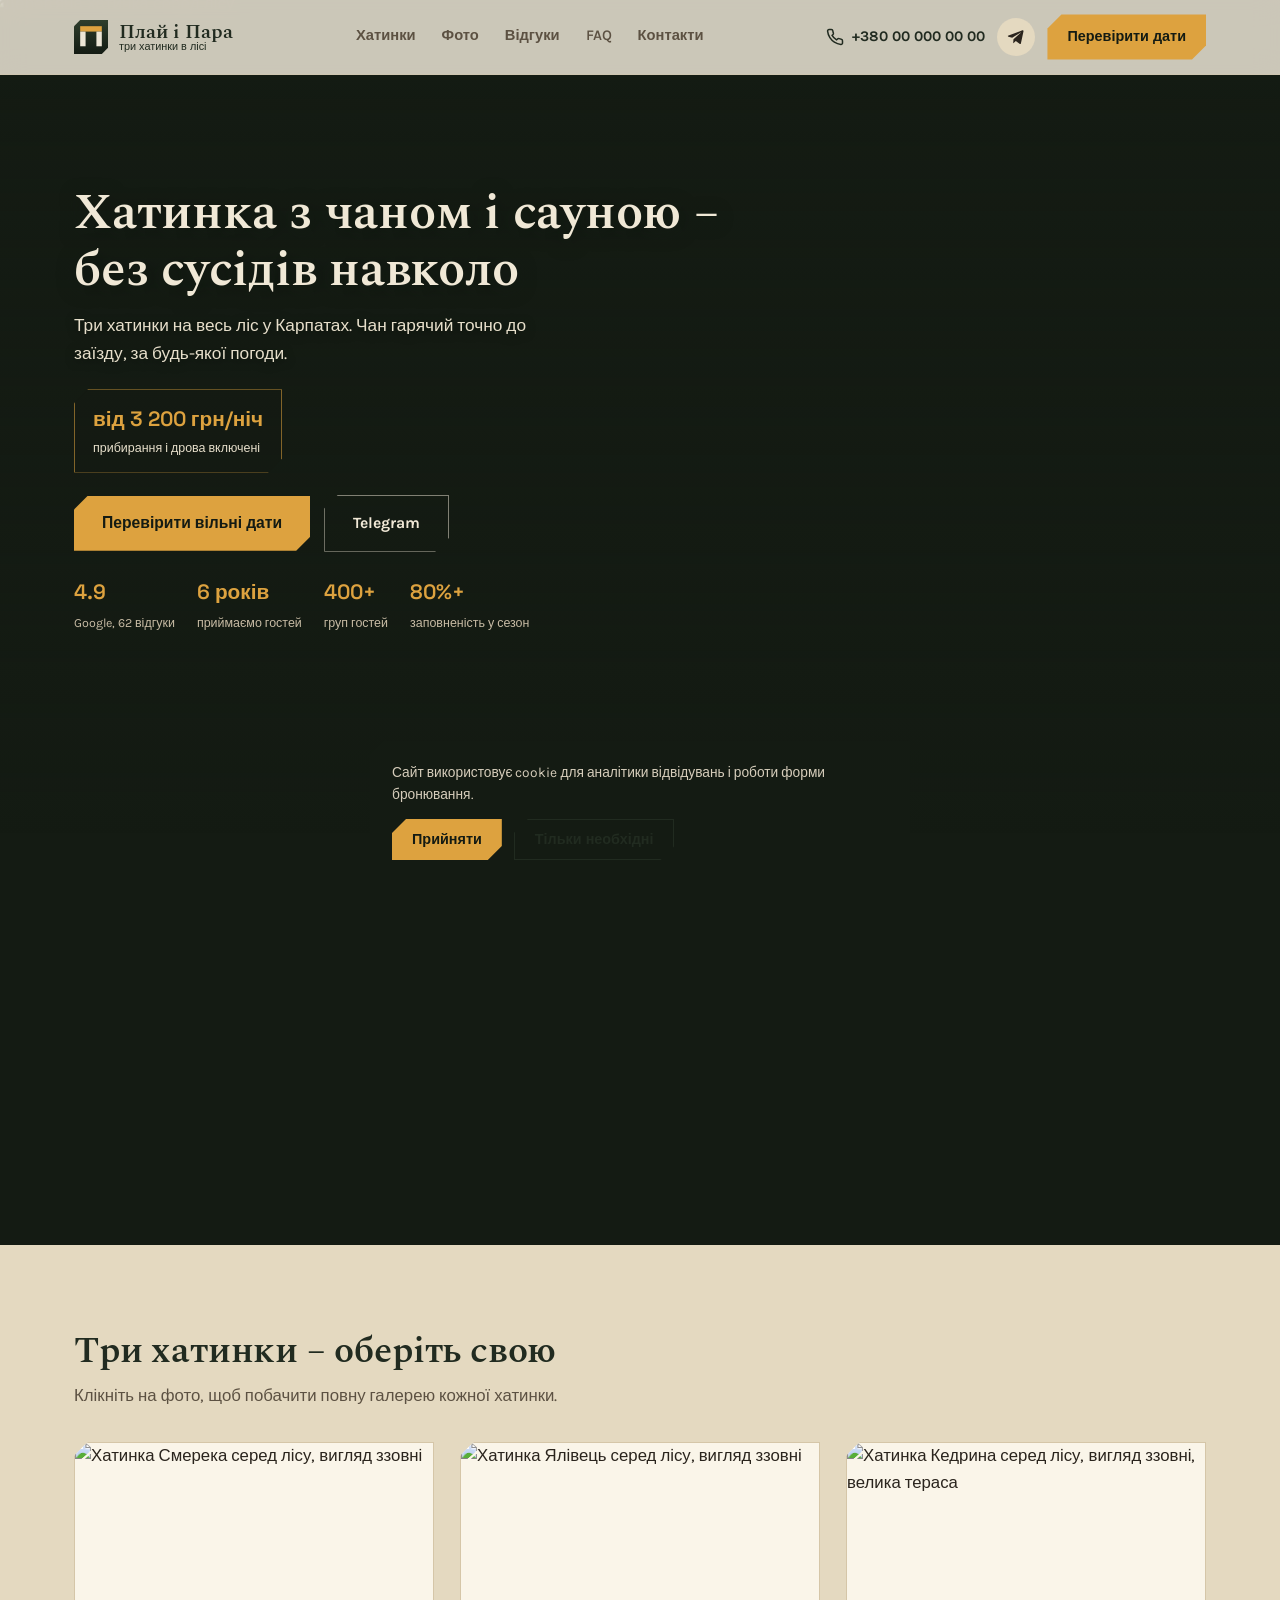
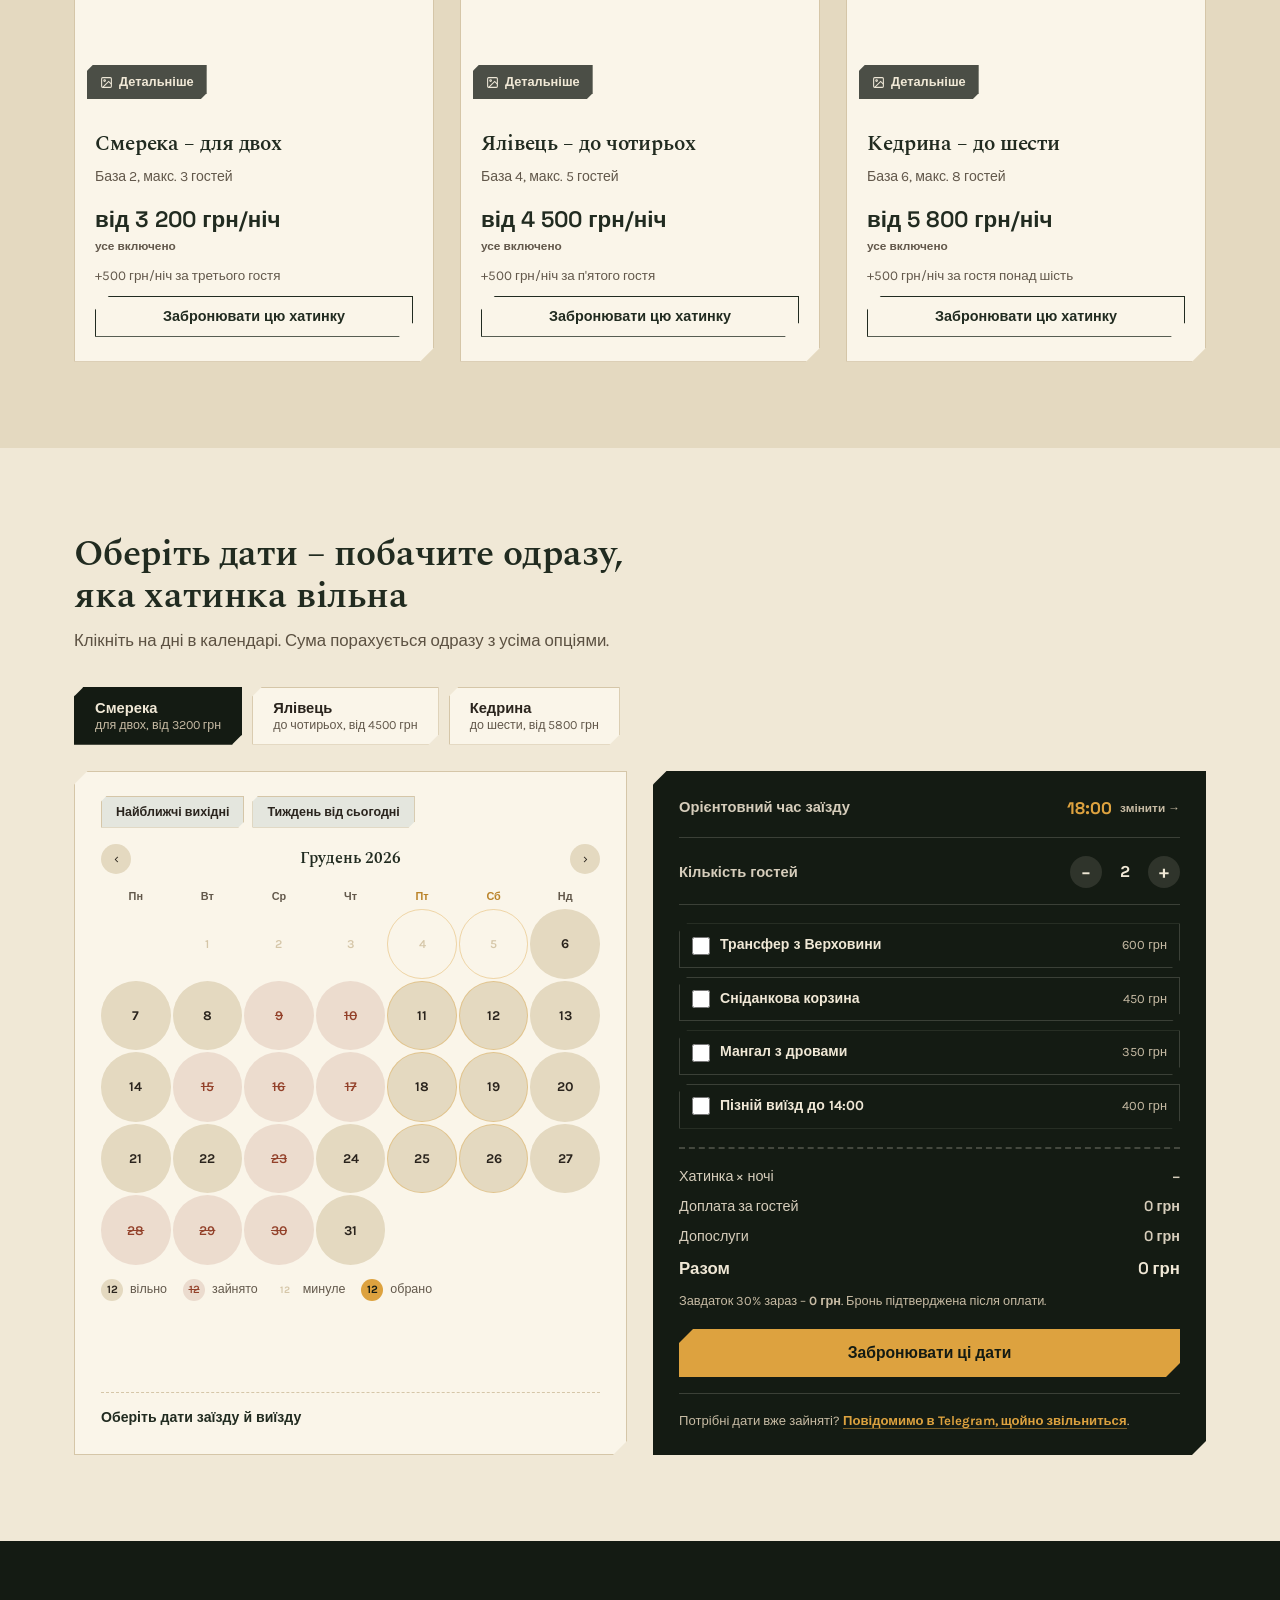
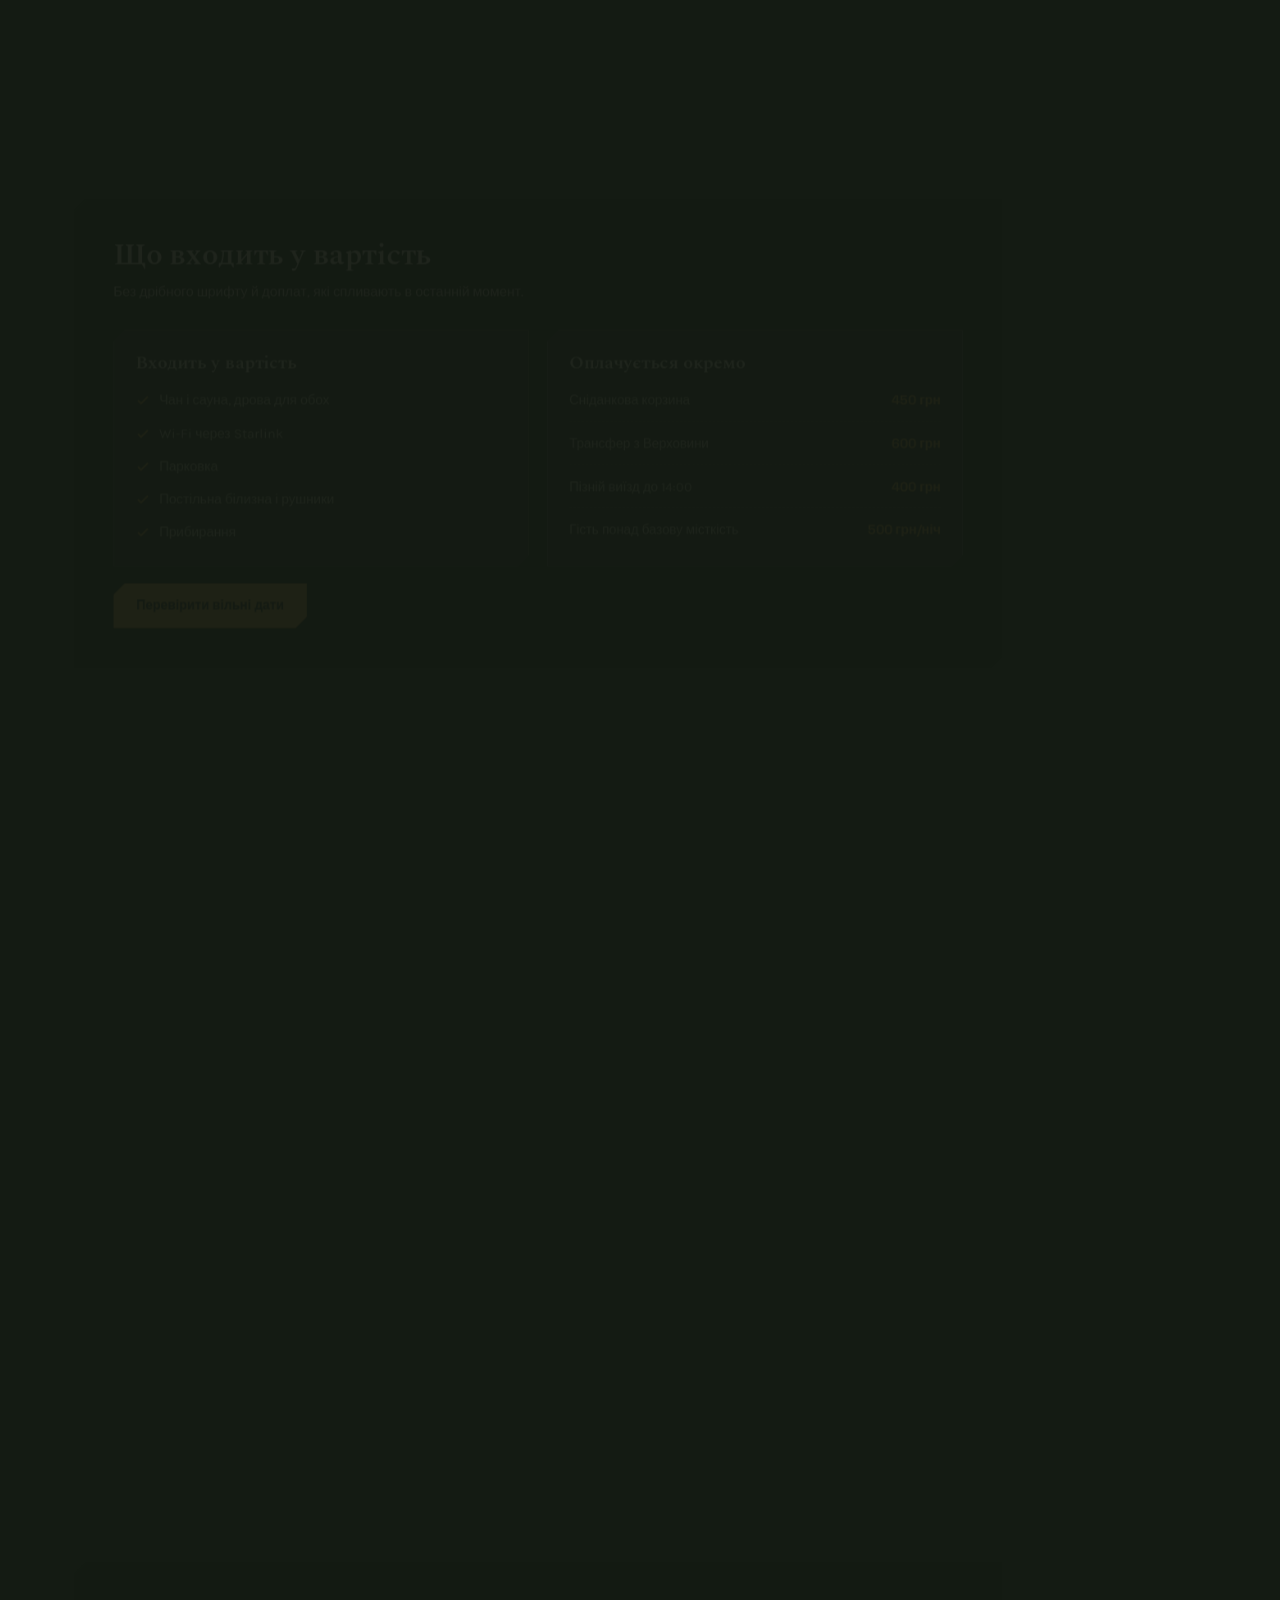
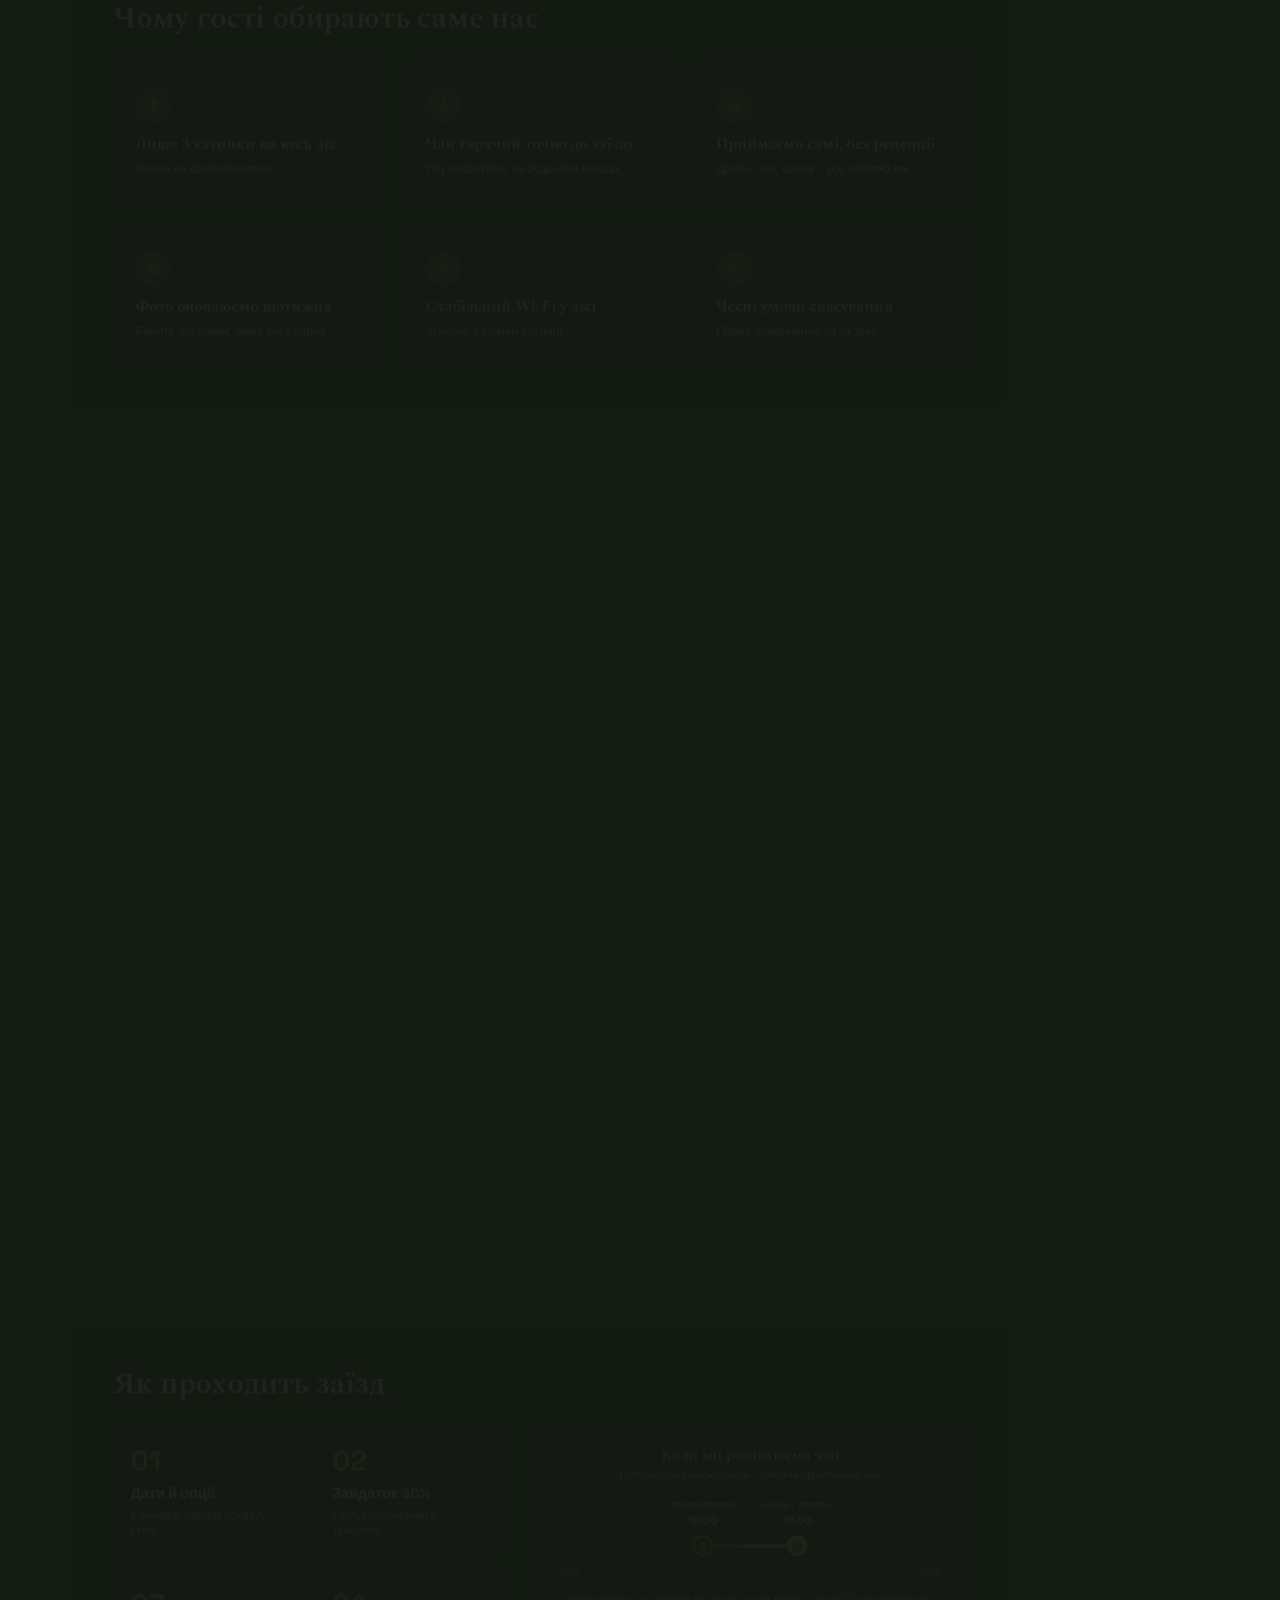
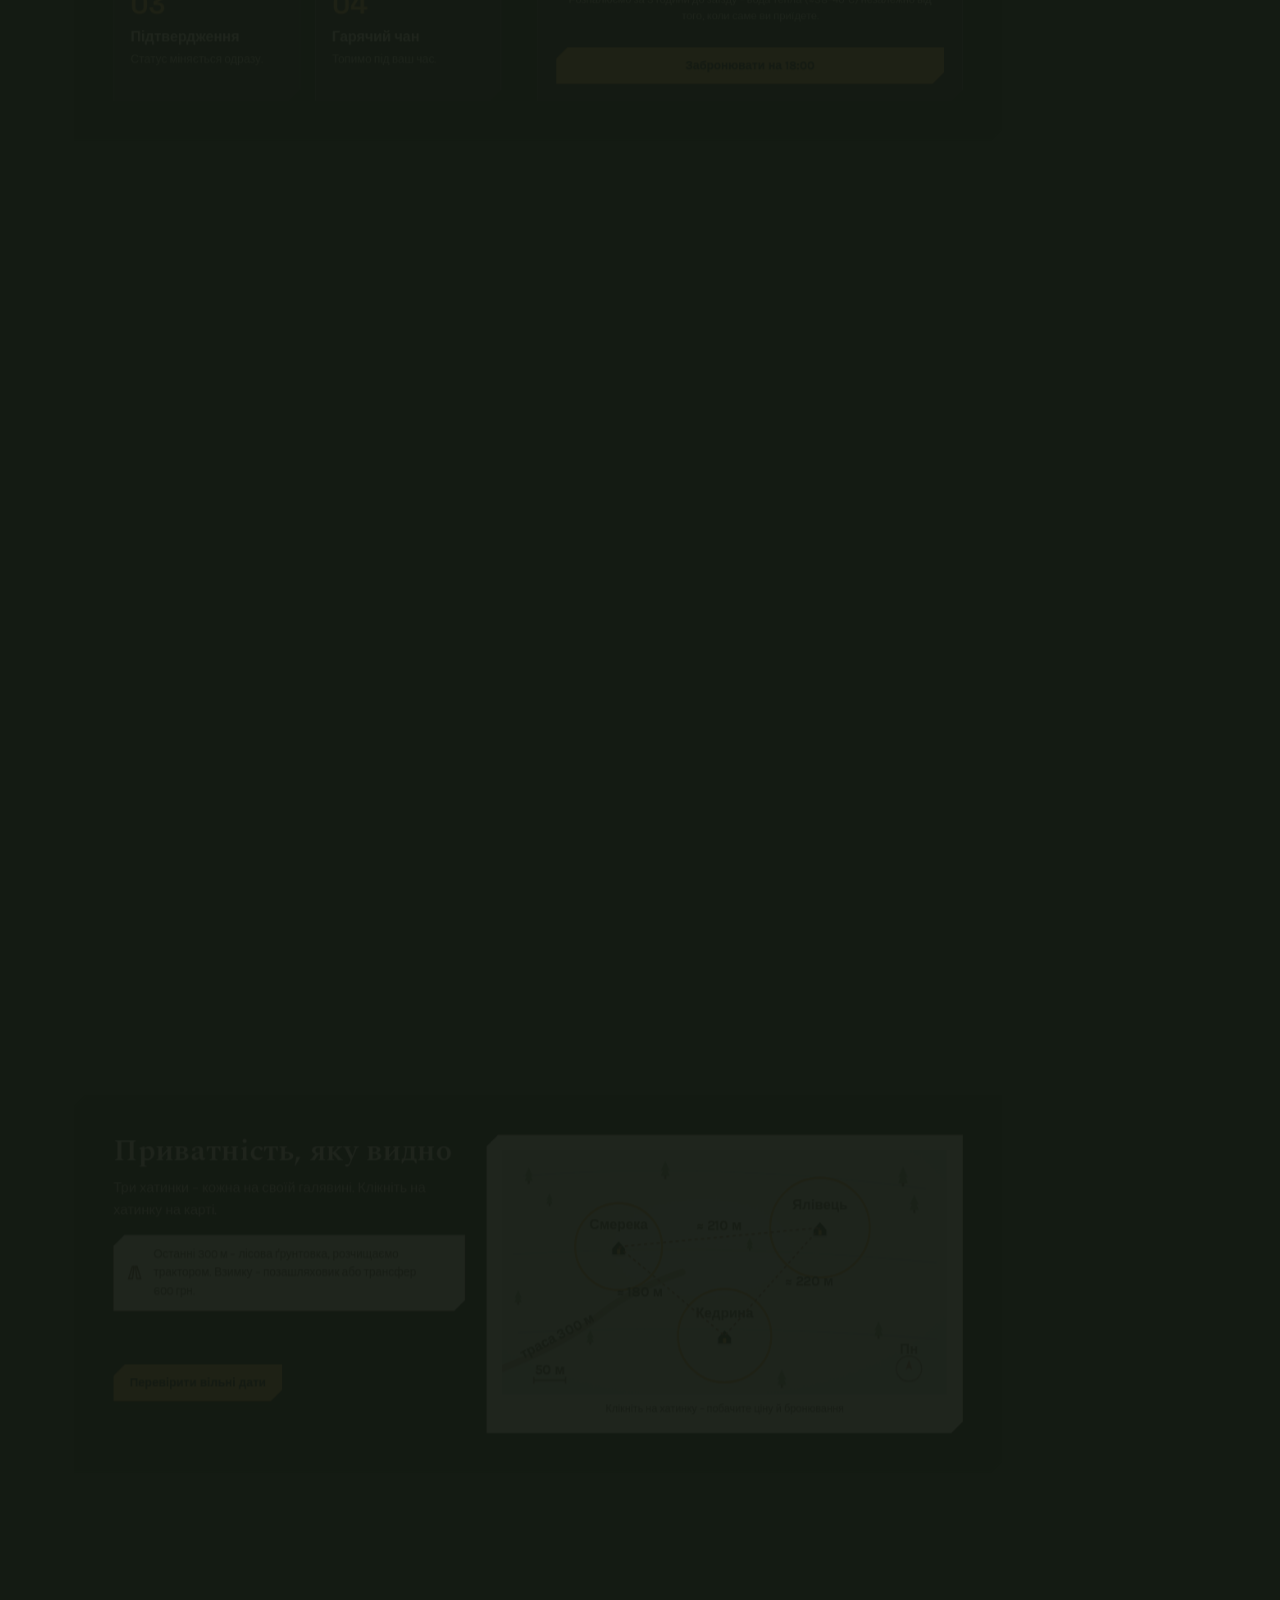
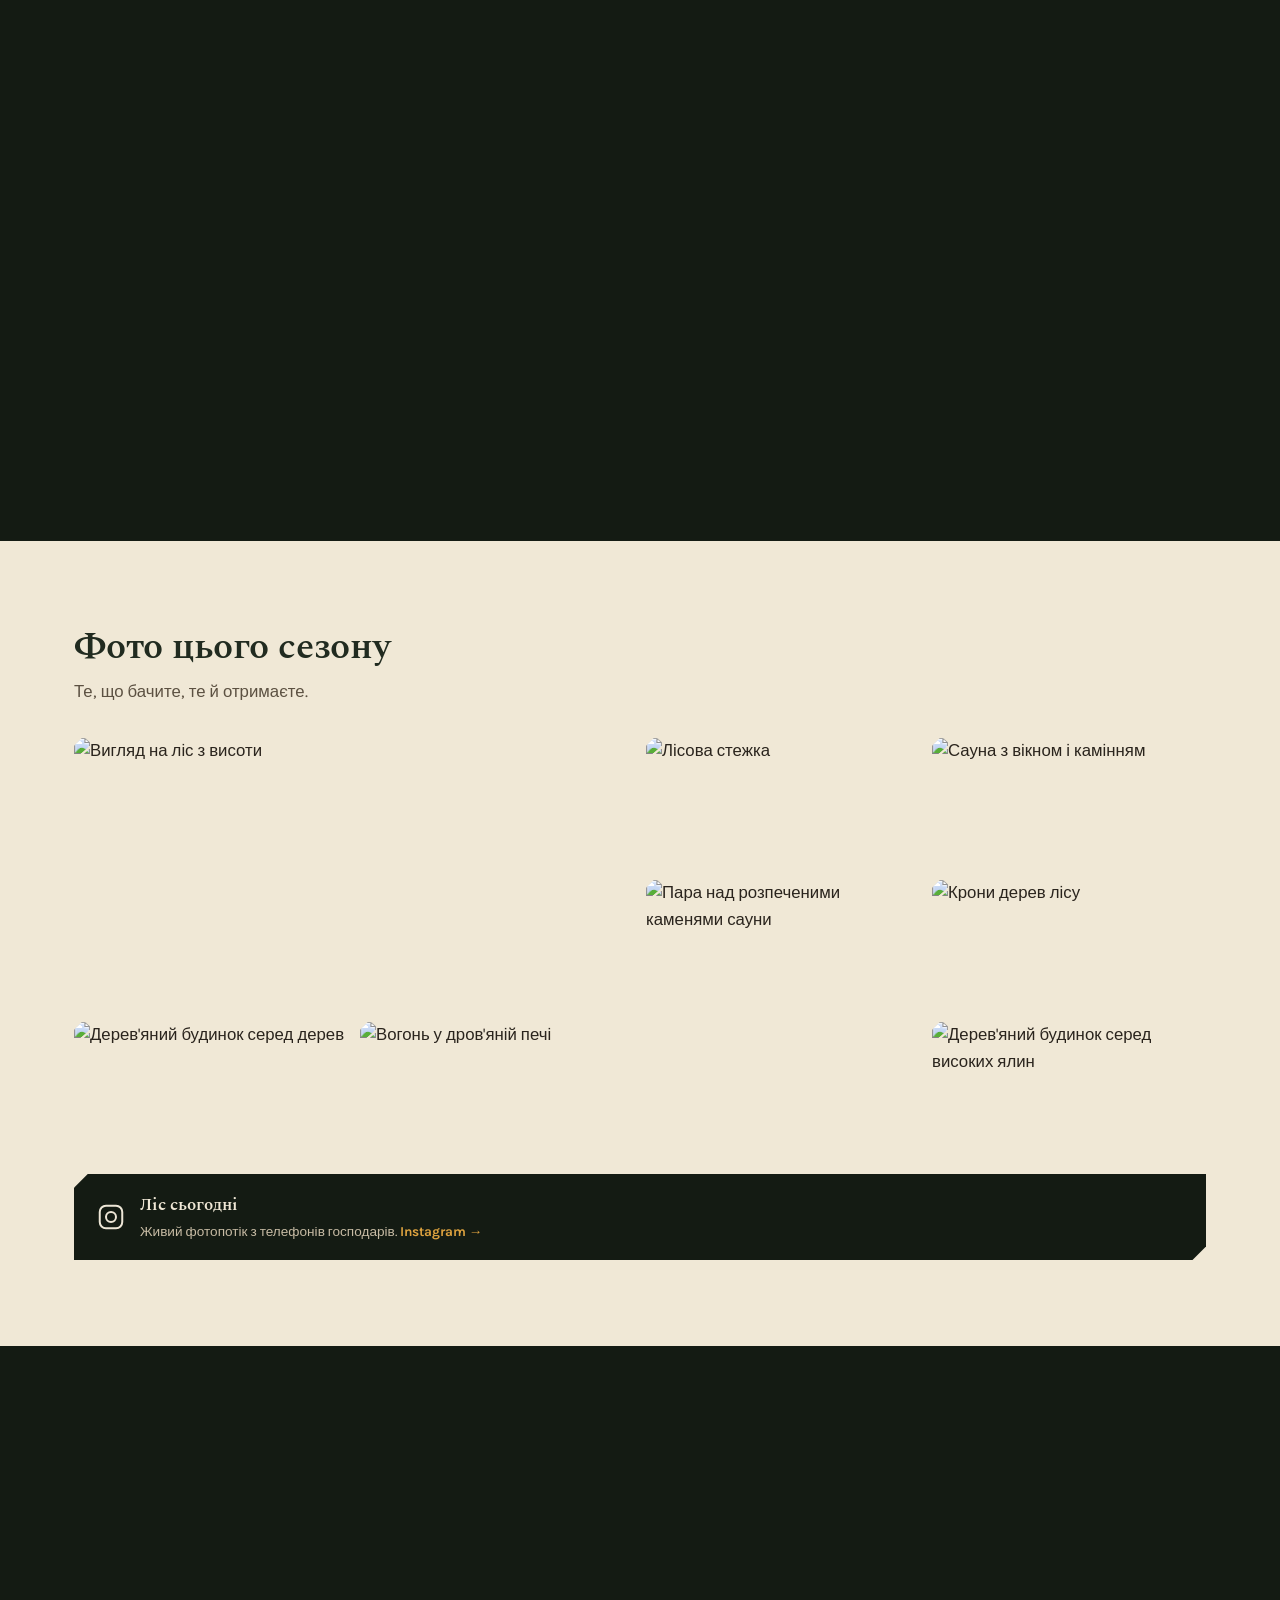
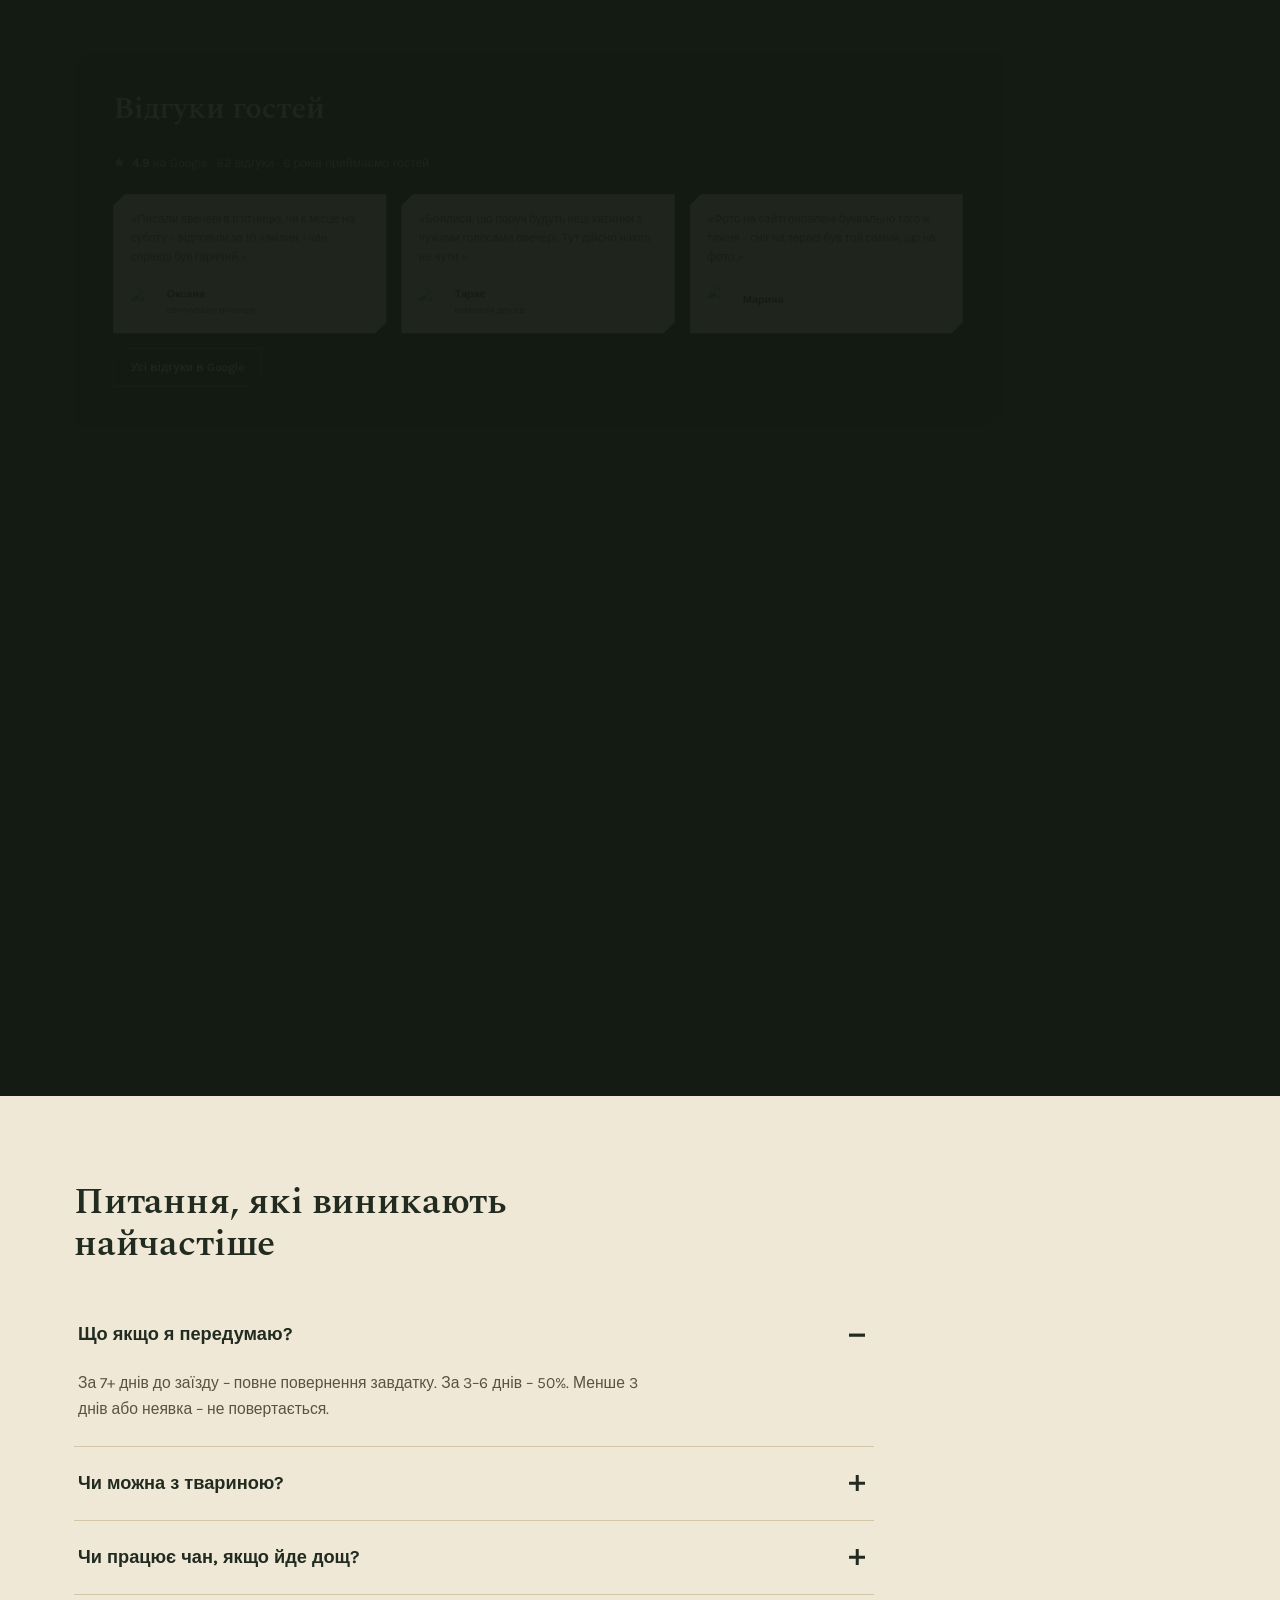
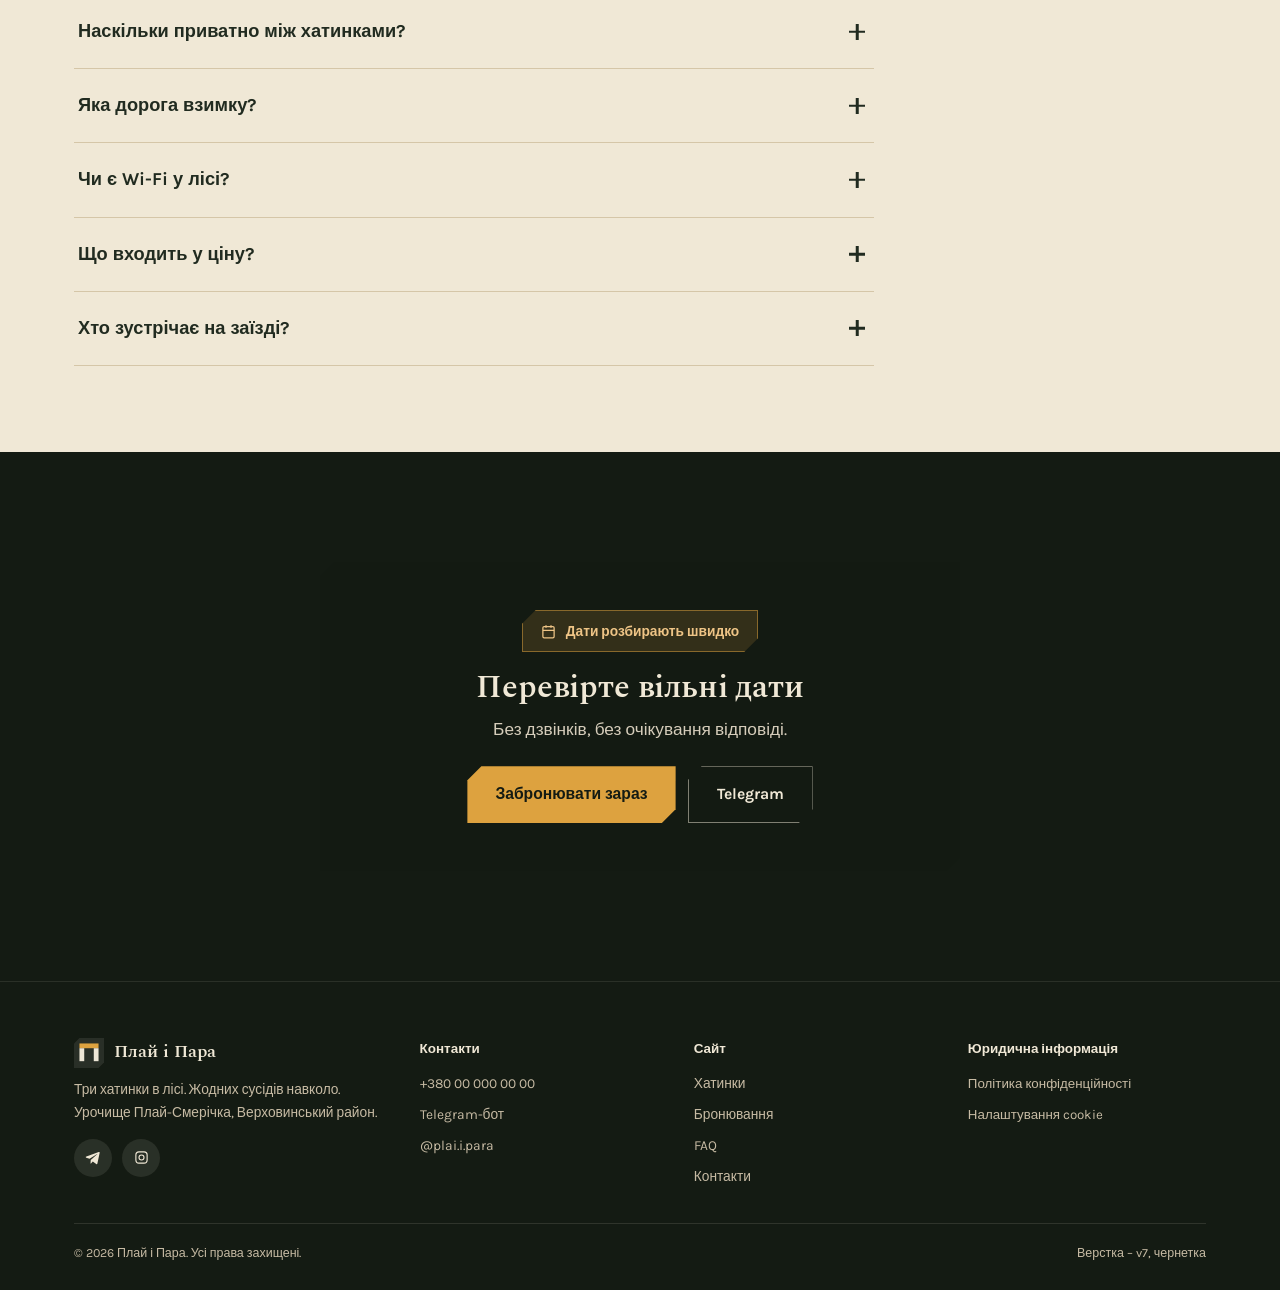
==== index.html @ 4b3924db "Add Plai i Para site: main page, contacts, 3 cabin pages Co-Authored-By: Claude Sonnet 5.5 <noreply@" ====
<!DOCTYPE html>
<html lang="uk">
<head>
<meta charset="UTF-8">
<meta name="viewport" content="width=device-width, initial-scale=1.0">
<title>Плай і Пара – хатинка з чаном і сауною в Карпатах, без сусідів навколо</title>
<meta name="description" content="Три хатинки на весь ліс у Карпатах – власний чан і сауна, гарячі точно до вашого заїзду. Від 3200&nbsp;грн/ніч, усе включено. Перевірте вільні дати без дзвінків.">
<meta property="og:title" content="Плай і Пара – хатинка з чаном і сауною в лісі">
<meta property="og:description" content="Три хатинки на весь ліс. Чан гарячий точно до заїзду. Від 3200&nbsp;грн/ніч, усе включено.">
<meta property="og:type" content="website">
<meta property="og:locale" content="uk_UA">
<link rel="icon" href="data:image/svg+xml,%3Csvg xmlns='http://www.w3.org/2000/svg' viewBox='0 0 44 44'%3E%3Cpath d='M8 0H44V36L36 44H0V8Z' fill='%23141B13'/%3E%3Crect x='8' y='8' width='28' height='7' fill='%23DDA23F'/%3E%3Crect x='8' y='15' width='7' height='19' fill='%23EDE6D6'/%3E%3Crect x='29' y='15' width='7' height='19' fill='%23EDE6D6'/%3E%3C/svg%3E">
<link rel="preconnect" href="https://fonts.googleapis.com">
<link rel="preconnect" href="https://fonts.gstatic.com" crossorigin>
<link href="https://fonts.googleapis.com/css2?family=Spectral:ital,wght@0,300;0,400;0,500;0,600;0,700;1,400&family=Space+Grotesk:wght@500;600;700&family=Karla:wght@400;500;600;700;800&display=swap" rel="stylesheet">
<script type="application/ld+json">
{"@context":"https://schema.org","@type":"LodgingBusiness","name":"Плай і Пара","description":"Три хатинки з власним чаном і сауною в лісі, урочище Плай-Смерічка, Верховинський район","telephone":"+380000000000","priceRange":"3200-5800 UAH","address":{"@type":"PostalAddress","addressLocality":"Верховинський район","addressRegion":"Івано-Франківська область","addressCountry":"UA"},"aggregateRating":{"@type":"AggregateRating","ratingValue":"4.9","reviewCount":"62"}}
</script>
<style>
:root{
  --dusk:#212B20; --dusk-deep:#141B13;
  --clay:#A65B3E; --clay-light:#C08765;
  --amber:#DDA23F; --amber-deep:#BA8329;
  --paper:#F0E8D6; --paper-deep:#E4D9C0; --paper-line:#D5C6A8;
  --stone-tint:#E4E6DE; --card:#FAF5E9;
  --ink:#2A241D; --ink-soft:#5C5142; --ink-faint:#62584B;
  --cut:14px; --maxw:1180px; --header-h:74px;
  font-size:16px;
}
*{box-sizing:border-box;margin:0;padding:0}
html{scroll-behavior:smooth;scrollbar-width:thin;scrollbar-color:var(--amber) var(--dusk-deep)}
@media (prefers-reduced-motion: reduce){html{scroll-behavior:auto}*{animation-duration:.001ms !important;transition-duration:.001ms !important}}
::-webkit-scrollbar{width:12px}
::-webkit-scrollbar-track{background:var(--dusk-deep)}
::-webkit-scrollbar-thumb{background:linear-gradient(180deg,var(--amber),var(--clay));border-radius:8px;border:2.5px solid var(--dusk-deep);box-shadow:inset 0 0 0 1px rgba(237,230,214,.15)}
::-webkit-scrollbar-thumb:hover{background:linear-gradient(180deg,#EEC486,var(--amber))}
body{font-family:'Karla',sans-serif;background:var(--dusk-deep);color:var(--ink);line-height:1.6;font-size:1.05rem;-webkit-tap-highlight-color:transparent;overflow-x:hidden}
img{max-width:100%;display:block}
a{color:inherit;text-decoration:none}
button{font-family:inherit;cursor:pointer;border:none;background:none;color:inherit}
h1,h2,h3,h4{font-family:'Spectral',serif;font-weight:600;color:var(--dusk);line-height:1.14;letter-spacing:-.005em}
.wrap{max-width:var(--maxw);margin:0 auto;padding:0 24px}
.cut{clip-path:polygon(var(--cut) 0,100% 0,100% calc(100% - var(--cut)),calc(100% - var(--cut)) 100%,0 100%,0 var(--cut))}
a:focus-visible,button:focus-visible,input:focus-visible,summary:focus-visible,[tabindex]:focus-visible{outline:2.5px solid var(--amber);outline-offset:3px}
h1{font-size:clamp(2rem,4.2vw,3.1rem)}
h2{font-size:clamp(1.6rem,3vw,2.3rem)}
h3{font-size:1.3rem}
.section-head{max-width:620px;margin-bottom:32px}
.section-head p{color:var(--ink-soft);font-size:1.05rem;margin-top:10px;max-width:56ch}
.lede{font-size:1.08rem;color:var(--ink-soft);max-width:52ch}

.btn{display:inline-flex;align-items:center;justify-content:center;gap:10px;padding:15px 28px;font-weight:700;font-size:.98rem;clip-path:polygon(var(--cut) 0,100% 0,100% calc(100% - var(--cut)),calc(100% - var(--cut)) 100%,0 100%,0 var(--cut));transition:transform .18s ease,background .18s ease,border-color .18s ease;white-space:nowrap}
.btn-primary{background:var(--amber);color:var(--dusk-deep)}
.btn-primary:hover{background:var(--amber-deep);transform:translateY(-2px)}
.btn-secondary{background:transparent;color:var(--dusk);border:1.5px solid var(--dusk)}
.btn-secondary:hover{background:var(--dusk);color:var(--paper);transform:translateY(-2px)}
.btn-ghost{background:transparent;color:var(--paper);border:1.5px solid rgba(237,230,214,.5)}
.btn-ghost:hover{background:rgba(237,230,214,.12);border-color:var(--paper)}
.btn-sm{padding:11px 20px;font-size:.9rem}
@media(hover:none){.btn:hover{transform:none}}

/* ===== ШАПКА ===== */
header.site{position:sticky;top:0;z-index:100;background:rgba(237,230,214,.85);backdrop-filter:blur(14px) saturate(1.3);border-bottom:1px solid rgba(213,198,168,.4);transition:box-shadow .25s ease,background .25s ease}
header.site.scrolled{background:rgba(237,230,214,.94)}
header.site.scrolled{box-shadow:0 10px 26px -20px rgba(20,27,19,.6)}
.nav-row{display:flex;align-items:center;justify-content:space-between;height:var(--header-h);gap:20px}
.logo{display:flex;align-items:center;gap:11px}
.logo-text{display:flex;flex-direction:column;line-height:1}
.logo-text strong{font-family:'Spectral',serif;font-size:1.25rem;color:var(--dusk);font-weight:600}
.logo-text span{font-size:.68rem;color:var(--dusk)}
nav.primary{display:flex;gap:26px}
nav.primary a{font-size:.92rem;font-weight:600;color:var(--ink-soft);padding:6px 0;border-bottom:2px solid transparent}
nav.primary a:hover{color:var(--dusk);border-color:var(--amber)}
.head-actions{display:flex;align-items:center;gap:12px}
.tel-link{display:flex;align-items:center;gap:8px;font-weight:700;font-size:.92rem;color:var(--dusk)}
.icon-btn{width:38px;height:38px;display:flex;align-items:center;justify-content:center;border-radius:50%;background:var(--paper-deep);transition:background .2s}
.icon-btn:hover{background:var(--clay-light);color:var(--paper)}
.burger{display:none;width:44px;height:44px;align-items:center;justify-content:center;border-radius:50%}
.burger:hover{background:var(--paper-deep)}
@media(max-width:960px){nav.primary{display:none}.tel-link span{display:none}.burger{display:flex}.head-actions .icon-btn{display:none}.head-actions .btn-primary{display:none}}
#mobileNav{display:none;flex-direction:column;background:var(--paper);border-bottom:1px solid var(--paper-line);padding:8px 24px 20px}
#mobileNav.open{display:flex}
#mobileNav a{padding:12px 0;font-weight:700;border-bottom:1px solid var(--paper-line)}

/* ===== СПІЛЬНИЙ ФІКСОВАНИЙ ФОН ===== */
#bgFixed{position:fixed;inset:0;z-index:0;overflow:hidden;background:var(--dusk-deep)}
.bg-layer{position:absolute;inset:0;width:100%;height:100%;object-fit:cover;opacity:0;transition:opacity .3s ease;transform:scale(1.02)}
.bg-layer.active{opacity:1;animation:bgdrift 50s ease-in-out infinite alternate}
#bgFixed::after{content:"";position:absolute;inset:0;background:radial-gradient(ellipse at center,rgba(20,27,19,0) 40%,rgba(20,27,19,.38) 100%),linear-gradient(180deg,rgba(20,27,19,.12),rgba(20,27,19,.32));z-index:1}
@keyframes bgdrift{from{transform:scale(1.02) translate(0,0)}to{transform:scale(1.08) translate(-1%,-1%)}}

/* ===== "ПЛАВАЮЧА" СЕКЦІЯ + КОНТЕНТ-КАРТКА ===== */
.float-section{position:relative;z-index:2;min-height:150vh}
.float-section.short{min-height:130vh}
.float-wrap{position:relative;z-index:2}
@media(min-width:761px){
  .float-wrap{position:sticky;top:var(--header-h);height:calc(100vh - var(--header-h));height:calc(100svh - var(--header-h));display:block;pointer-events:none;padding:40px 0}
  .float-wrap .wrap{min-height:100%;display:flex;align-items:center}
  .float-wrap .content-card{max-height:none}
  #secFinal .float-wrap{position:static;height:auto;padding:110px 0}
  #secFinal{min-height:auto}
}
.content-card{
  pointer-events:auto;position:relative;background:rgba(20,27,19,.84);color:var(--paper);
  width:100%;padding:clamp(28px,4vw,48px);
  clip-path:polygon(var(--cut) 0,100% 0,100% calc(100% - var(--cut)),calc(100% - var(--cut)) 100%,0 100%,0 var(--cut));
  will-change:transform,opacity;transform-origin:left center;
}
.content-card.compact{max-width:640px}
.hero-wrap{padding-top:110px !important;padding-bottom:56px !important}
.hero-wrap .wrap{align-items:flex-start !important}
@media(max-width:760px){.hero-wrap{padding-top:60px !important}}
#secHero::after{content:"";position:absolute;inset:0;background:linear-gradient(180deg,rgba(20,27,19,.78) 0%,rgba(20,27,19,.15) 50%,transparent 65%);z-index:1;pointer-events:none}
.hero-content{background:none !important;padding:0 !important;margin:0 !important;max-width:680px;position:relative;z-index:2;clip-path:none !important}
.hero-content h1{text-shadow:0 3px 18px rgba(20,27,19,.5)}
.hero-content .lede{text-shadow:0 2px 10px rgba(20,27,19,.6)}
.content-card h1,.content-card h2,.content-card h3,.content-card h4{color:var(--paper)}
.content-card .section-head p{color:#D6CDBB}
@media(max-width:760px){
  .float-section,.float-section.short{min-height:auto;padding:64px 0}
  .content-card{max-width:94%;margin:0 auto}
}

.float-section.no-photo .content-card{background:var(--paper-deep);color:var(--ink)}
.float-section.no-photo .content-card h1,.float-section.no-photo .content-card h2,.float-section.no-photo .content-card h3,.float-section.no-photo .content-card h4{color:var(--dusk)}
.float-section.no-photo .content-card .section-head p{color:var(--ink-soft)}

/* ===== СУЦІЛЬНІ (не плаваючі) СЕКЦІЇ ===== */
.solid-card{position:relative;z-index:3;background:var(--paper)}
.solid-block{padding:86px 0}
@media(max-width:720px){.solid-block{padding:56px 0}}
.solid-block.bg-paper-deep{background:var(--paper-deep)}
.fade-in{opacity:0;transform:translateY(24px);transition:opacity .6s ease,transform .6s ease}
.fade-in.in-view{opacity:1;transform:translateY(0)}
section[id]{scroll-margin-top:88px}
#why,#checkin,#gallery,#reviews{scroll-margin-top:88px}

/* ===== БРОНЮВАННЯ v3 ===== */
.cabin-pills{display:flex;gap:10px;flex-wrap:wrap;margin-bottom:26px}
.cabin-pill{padding:12px 20px;border:1.5px solid var(--paper-line);background:var(--card);text-align:left;clip-path:polygon(10px 0,100% 0,100% calc(100% - 10px),calc(100% - 10px) 100%,0 100%,0 10px)}
.cabin-pill b{display:block;font-size:.92rem;font-weight:700}
.cabin-pill span{display:block;font-size:.78rem;color:var(--ink-faint);margin-top:1px}
.cabin-pill.active{background:var(--dusk-deep);border-color:var(--dusk-deep)}
.cabin-pill.active b{color:var(--paper)}
.cabin-pill.active span{color:#C7BBA4}
.cabin-pill:hover:not(.active){border-color:var(--clay-light)}

.booking-grid-v3{display:grid;grid-template-columns:1fr 1fr;gap:26px;align-items:stretch}
@media(max-width:860px){.booking-grid-v3{grid-template-columns:1fr}}

.cal-widget{background:var(--card);border:1px solid var(--paper-line);padding:24px 26px;clip-path:polygon(var(--cut) 0,100% 0,100% calc(100% - var(--cut)),calc(100% - var(--cut)) 100%,0 100%,0 var(--cut));display:flex;flex-direction:column}
@media(max-width:480px){.cal-widget{padding:18px 14px}.cal-day{font-size:.8rem}}
.quick-picks{display:flex;gap:8px;flex-wrap:wrap;margin-bottom:16px}
.quick-pick{padding:8px 14px;font-size:.78rem;font-weight:700;background:var(--stone-tint);border:1px solid var(--paper-line);clip-path:polygon(6px 0,100% 0,100% calc(100% - 6px),calc(100% - 6px) 100%,0 100%,0 6px)}
.quick-pick:hover{background:var(--amber);color:var(--dusk-deep);border-color:var(--amber)}
.cal-head{display:flex;align-items:center;justify-content:space-between;margin-bottom:14px}
.cal-nav-btn{width:30px;height:30px;border-radius:50%;display:flex;align-items:center;justify-content:center;background:var(--paper-deep)}
.cal-nav-btn:hover{background:var(--clay-light);color:var(--paper)}
.cal-month-label{font-family:'Spectral',serif;font-weight:600;font-size:1.02rem;color:var(--dusk)}
.cal-dow{display:grid;grid-template-columns:repeat(7,1fr);gap:2px;margin-bottom:4px}
.cal-dow span{text-align:center;font-size:.68rem;font-weight:700;color:var(--ink-faint)}
.cal-dow span.weekend{color:var(--amber-deep)}
.cal-grid{display:grid;grid-template-columns:repeat(7,1fr);gap:2px}
.cal-day{aspect-ratio:1/1;border:1.5px solid transparent;background:var(--paper-deep);font-size:.84rem;font-weight:700;color:var(--ink);display:flex;align-items:center;justify-content:center;border-radius:50%;cursor:pointer;position:relative}
.cal-day.weekend{border-color:rgba(221,162,63,.4)}
.cal-day.free:hover{background:var(--amber);color:var(--dusk-deep)}
.cal-day.past{color:var(--paper-line);cursor:default;pointer-events:none;background:transparent;font-weight:600;font-size:.76rem}
.cal-day.busy{color:#93412A;text-decoration:line-through;cursor:default;pointer-events:none;background:rgba(147,65,42,.14);font-weight:600}
.cal-day.sel-start,.cal-day.sel-end{background:var(--amber);color:var(--dusk-deep);border-color:var(--amber)}
.cal-day.sel-range{background:rgba(221,162,63,.24);border-radius:0;border-color:transparent}
.cal-day.sel-start{border-radius:50% 0 0 50%}
.cal-day.sel-end{border-radius:0 50% 50% 0}
.cal-legend{display:flex;gap:16px;margin-top:14px;flex-wrap:wrap;font-size:.78rem;color:var(--ink-faint)}
.cal-legend span{display:flex;align-items:center;gap:7px}
.cal-legend i.swatch{width:22px;height:22px;border-radius:50%;display:flex;align-items:center;justify-content:center;font-style:normal;font-size:.7rem;font-weight:700;color:var(--ink)}
.cal-legend i.free{background:var(--paper-deep)}
.cal-legend i.busy{color:#93412A;text-decoration:line-through;background:rgba(147,65,42,.14);font-weight:600}
.cal-legend i.past{color:var(--paper-line);font-size:.62rem}
.cal-legend i.sel{background:var(--amber);color:var(--dusk-deep)}
.cal-range-text{margin-top:auto;padding-top:14px;font-size:.88rem;font-weight:700;color:var(--dusk);border-top:1px dashed var(--paper-line)}

.booking-summary{background:var(--dusk-deep);color:var(--paper);padding:24px 26px;clip-path:polygon(var(--cut) 0,100% 0,100% calc(100% - var(--cut)),calc(100% - var(--cut)) 100%,0 100%,0 var(--cut));display:flex;flex-direction:column}
.guest-field{display:flex;align-items:center;justify-content:space-between;margin-bottom:18px;padding-bottom:16px;border-bottom:1px solid rgba(237,230,214,.18)}
.guest-field label{font-weight:700;font-size:.92rem;color:#D6CDBB}
.arrival-link{font-family:'Space Grotesk',sans-serif;font-weight:700;font-size:1.05rem;color:var(--amber);display:flex;align-items:center;gap:8px}
.arrival-link span{font-family:'Karla',sans-serif;font-weight:600;font-size:.74rem;color:#C7BBA4}
.arrival-link:hover span{color:var(--amber)}
.stepper{display:flex;align-items:center;gap:14px}
.stepper button{width:32px;height:32px;border-radius:50%;background:rgba(237,230,214,.12);font-size:1.15rem;font-weight:700;color:var(--paper)}
.stepper button:hover{background:var(--amber);color:var(--dusk-deep)}
.stepper span{font-weight:700;font-size:1.05rem;min-width:18px;text-align:center}
.addons{display:flex;flex-direction:column;gap:9px;margin-bottom:18px}
.addon{display:flex;align-items:center;justify-content:space-between;gap:12px;padding:10px 12px;border:1.5px solid rgba(237,230,214,.18);cursor:pointer;clip-path:polygon(8px 0,100% 0,100% calc(100% - 8px),calc(100% - 8px) 100%,0 100%,0 8px)}
.addon:hover{border-color:var(--amber)}
.addon-left{display:flex;align-items:center;gap:10px}
.addon input{width:18px;height:18px;accent-color:var(--amber)}
.addon-name{font-weight:700;font-size:.88rem}
.addon-price{font-size:.8rem;color:#C7BBA4}
.total-box{border-top:2px dashed rgba(237,230,214,.22);padding-top:16px;margin-top:auto}
.total-row{display:flex;justify-content:space-between;align-items:baseline;margin-bottom:7px;font-size:.9rem;color:#D6CDBB}
.total-row.final{font-size:1.05rem;font-weight:800;color:var(--paper)}
.total-row span:last-child{font-family:'Space Grotesk',sans-serif;font-weight:600}
.deposit-note{font-size:.8rem;color:#C7BBA4;margin-top:8px;margin-bottom:18px}
.booking-summary .btn{width:100%}
.form-msg{margin-top:12px;font-size:.86rem;padding:11px 13px;display:none;clip-path:polygon(8px 0,100% 0,100% calc(100% - 8px),calc(100% - 8px) 100%,0 100%,0 8px)}
.form-msg.show{display:block}
.form-msg.ok{background:rgba(220,227,208,.9);color:#39471F}
.lead-magnet-mini{margin-top:16px;padding-top:16px;border-top:1px solid rgba(237,230,214,.18);font-size:.82rem;color:#C7BBA4}
.lead-magnet-mini a{color:var(--amber);font-weight:700;border-bottom:1px solid rgba(221,162,63,.5)}

/* ===== ХАТИНКИ ===== */
.cabins-grid{display:grid;grid-template-columns:repeat(3,1fr);gap:26px}
@media(max-width:960px){.cabins-grid{grid-template-columns:1fr;max-width:460px;margin:0 auto}}
.cabin-card{background:var(--card);border:1px solid var(--paper-line);overflow:hidden;display:flex;flex-direction:column;clip-path:polygon(var(--cut) 0,100% 0,100% calc(100% - var(--cut)),calc(100% - var(--cut)) 100%,0 100%,0 var(--cut))}
.cabin-photo{position:relative;aspect-ratio:4/3;overflow:hidden;cursor:pointer;display:block}
.cabin-photo img{width:100%;height:100%;object-fit:cover;transition:transform .5s ease}
.cabin-card:hover .cabin-photo img{transform:scale(1.06)}
.cabin-photo .view-tag{position:absolute;bottom:12px;left:12px;background:rgba(20,27,19,.76);color:var(--paper);padding:7px 13px;font-size:.8rem;font-weight:700;display:flex;align-items:center;gap:6px;clip-path:polygon(6px 0,100% 0,100% calc(100% - 6px),calc(100% - 6px) 100%,0 100%,0 6px)}
.cabin-body{padding:22px 20px 24px;display:flex;flex-direction:column;gap:9px;flex:1}
.cabin-meta{font-size:.88rem;color:var(--ink-faint)}
.cabin-price{font-family:'Space Grotesk',sans-serif;font-size:1.4rem;font-weight:600;color:var(--dusk);margin-top:4px}
.cabin-price small{font-family:'Karla',sans-serif;font-size:.74rem;font-weight:700;color:var(--ink-faint);display:block}
.cabin-extra{font-size:.84rem;color:var(--ink-faint)}
.cabin-body .btn{margin-top:auto}

/* ===== ЩО ВХОДИТЬ v4 – зрозуміла двоколонка ===== */
.incl-wrap{display:grid;grid-template-columns:1fr 1fr;gap:22px}
@media(max-width:640px){.incl-wrap{grid-template-columns:1fr}}
.incl-col{background:rgba(237,230,214,.08);border:1px solid rgba(237,230,214,.2);padding:28px 26px;clip-path:polygon(var(--cut) 0,100% 0,100% calc(100% - var(--cut)),calc(100% - var(--cut)) 100%,0 100%,0 var(--cut))}
.incl-col h4{font-family:'Spectral',serif;font-size:1.35rem;font-weight:600;color:var(--paper);margin-bottom:20px}
.incl-col ul{list-style:none;display:flex;flex-direction:column;gap:14px}
.incl-yes li{display:flex;align-items:center;gap:11px;font-size:1.02rem;color:#D6CDBB}
.incl-no li{display:flex;justify-content:space-between;align-items:baseline;gap:12px;font-size:1rem;color:#D6CDBB;padding-bottom:12px;border-bottom:1px dashed rgba(237,230,214,.2)}
.incl-no li:last-child{border-bottom:none;padding-bottom:0}
.incl-no li b{font-family:'Space Grotesk',sans-serif;color:var(--amber);font-weight:700;white-space:nowrap}

/* ===== ЧОМУ МИ (картки) ===== */
.why-cards-grid{display:grid;grid-template-columns:repeat(3,1fr);gap:26px}
@media(max-width:640px){.why-cards-grid{grid-template-columns:1fr}}
.why-card2{background:rgba(237,230,214,.08);border:1px solid rgba(237,230,214,.2);padding:30px 26px;clip-path:polygon(var(--cut) 0,100% 0,100% calc(100% - var(--cut)),calc(100% - var(--cut)) 100%,0 100%,0 var(--cut))}
.why-card2 .ic{width:44px;height:44px;border-radius:50%;background:rgba(237,230,214,.12);display:flex;align-items:center;justify-content:center;color:var(--amber);margin-bottom:14px}
.why-card2 h4{font-size:1.2rem;margin-bottom:8px;letter-spacing:-.005em}
.why-card2 p{font-size:.92rem;color:#D6CDBB;line-height:1.5}

/* ===== ЗАЇЗД: КРОКИ + heat-demo ===== */
.checkin-grid{display:flex;gap:44px;align-items:stretch}
@media(max-width:760px){.checkin-grid{flex-direction:column;gap:24px}}
.steps-v2{display:grid;grid-template-columns:1fr 1fr;grid-template-rows:1fr 1fr;gap:18px;flex:1}
.step-v2{background:rgba(237,230,214,.07);border:1px solid rgba(237,230,214,.18);padding:22px 20px;clip-path:polygon(var(--cut) 0,100% 0,100% calc(100% - var(--cut)),calc(100% - var(--cut)) 100%,0 100%,0 var(--cut))}
.step-v2 .num{font-family:'Space Grotesk',sans-serif;font-size:2.1rem;font-weight:700;color:var(--amber);line-height:1;margin-bottom:8px}
.step-v2 b{display:block;font-size:1.1rem;margin-bottom:5px}
.step-v2 p{font-size:.88rem;color:#D6CDBB;line-height:1.3}

.heat-demo{background:rgba(237,230,214,.06);border:1px solid rgba(237,230,214,.2);padding:22px 22px 20px;text-align:center;clip-path:polygon(var(--cut) 0,100% 0,100% calc(100% - var(--cut)),calc(100% - var(--cut)) 100%,0 100%,0 var(--cut));display:flex;flex-direction:column;justify-content:center;flex:1}
.heat-demo h4{font-family:'Spectral',serif;font-weight:600;margin-bottom:3px;font-size:1.1rem}
.heat-demo>p{font-size:.82rem;color:#D6CDBB;margin-bottom:28px}
.warm-timeline{margin-bottom:16px}
.wt-track{position:relative;height:5px;background:rgba(237,230,214,.16);border-radius:4px;margin:46px 26px 0;cursor:pointer}
.wt-input{position:absolute;left:27.27%;width:72.73%;top:50%;transform:translateY(-50%);height:34px;margin:0;padding:0;-webkit-appearance:none;appearance:none;background:transparent;cursor:pointer;opacity:0;z-index:5}
.wt-input::-webkit-slider-thumb{-webkit-appearance:none;width:34px;height:34px}
.wt-input::-moz-range-thumb{width:34px;height:34px;border:none;background:transparent}
.wt-arrival{cursor:pointer}
.wt-arrival:hover .ic,.wt-arrival:hover{filter:brightness(1.1)}
.wt-label{position:absolute;bottom:150%;left:50%;transform:translateX(-50%);display:flex;flex-direction:column;align-items:center;gap:1px;white-space:nowrap}
.wt-label b{font-family:'Karla',sans-serif;font-size:.62rem;font-weight:700;color:#D6CDBB;text-transform:uppercase;letter-spacing:.02em}
.wt-label span{font-family:'Space Grotesk',sans-serif;font-size:.82rem;font-weight:700;color:var(--paper)}
.wt-window{position:absolute;top:0;height:100%;background:linear-gradient(90deg,var(--clay),var(--amber));border-radius:4px;transition:left .3s ease,width .3s ease;pointer-events:none}
.wt-marker{position:absolute;top:50%;left:0;transform:translate(-50%,-50%);width:25px;height:25px;border-radius:50%;background:var(--dusk-deep);border:2.5px solid var(--amber);display:flex;align-items:center;justify-content:center;color:var(--amber);transition:left .3s ease;pointer-events:none}
.wt-arrival{background:var(--amber);border-color:var(--paper);color:var(--dusk-deep)}
.wt-scale{display:flex;justify-content:space-between;font-size:.68rem;color:#D6CDBB;margin-top:20px;padding:0 4px}
.dial-explain{font-size:.83rem;color:#D6CDBB;margin-bottom:14px;line-height:1.5}
input[type=range]{-webkit-appearance:none;width:100%;height:6px;background:rgba(237,230,214,.2);outline:none}
input[type=range]::-webkit-slider-thumb{-webkit-appearance:none;width:22px;height:22px;border-radius:50%;background:var(--amber);border:4px solid var(--dusk-deep);cursor:pointer}
input[type=range]::-moz-range-thumb{width:22px;height:22px;border-radius:50%;background:var(--amber);border:4px solid var(--dusk-deep);cursor:pointer}
.heat-cta{width:100%}

/* ===== ПРИВАТНІСТЬ ===== */
.privacy-wrap{display:grid;grid-template-columns:.85fr 1.15fr;grid-template-areas:"text map" "btn map";gap:26px;align-items:start}
@media(max-width:760px){.privacy-wrap{grid-template-columns:1fr;grid-template-areas:"text" "map" "btn";gap:20px}}
.map-card{background:var(--card);border:1px solid var(--paper-line);padding:18px;clip-path:polygon(var(--cut) 0,100% 0,100% calc(100% - var(--cut)),calc(100% - var(--cut)) 100%,0 100%,0 var(--cut));position:relative}
.map-svg{width:100%;height:auto;display:block}
.map-caption{font-size:.8rem;color:var(--ink-faint);margin-top:8px;text-align:center}
.ripple{transform-origin:center;animation:ripple 4.5s ease-out infinite}
.ripple.r2{animation-delay:1.5s}
.ripple.r3{animation-delay:3s}
@keyframes ripple{0%{opacity:.55;transform:scale(.35)}70%{opacity:0}100%{opacity:0;transform:scale(1)}}
.cabin-dot{cursor:pointer}
.dist-label{font-size:13px;fill:var(--ink-soft);font-family:'Karla',sans-serif;font-weight:700}
.map-popup{position:absolute;display:none;background:var(--dusk-deep);color:var(--paper);padding:12px 16px;z-index:20;min-width:150px;clip-path:polygon(8px 0,100% 0,100% calc(100% - 8px),calc(100% - 8px) 100%,0 100%,0 8px);box-shadow:0 14px 30px -12px rgba(0,0,0,.5)}
.map-popup.show{display:block}
.map-popup b{display:block;font-family:'Spectral',serif;font-size:1rem;margin-bottom:2px}
.map-popup span{font-size:.78rem;color:#C7BBA4;display:block;margin-bottom:8px}
.road-block{margin-top:12px;padding:12px 14px;background:var(--card);border:1px solid var(--paper-line);display:flex;gap:12px;align-items:center;clip-path:polygon(var(--cut) 0,100% 0,100% calc(100% - var(--cut)),calc(100% - var(--cut)) 100%,0 100%,0 var(--cut))}
.road-block svg{flex-shrink:0}
.road-block p{font-size:.88rem;color:var(--ink-soft)}

/* ===== ГАЛЕРЕЯ (суцільна секція) ===== */
.masonry{display:grid;grid-template-columns:repeat(4,1fr);grid-template-rows:repeat(3,130px);gap:12px}
.masonry img{width:100%;height:100%;object-fit:cover;cursor:pointer;transition:opacity .2s;clip-path:polygon(8px 0,100% 0,100% calc(100% - 8px),calc(100% - 8px) 100%,0 100%,0 8px)}
.masonry img:hover{opacity:.88}
.masonry img:nth-child(1){grid-column:1/3;grid-row:1/3}
.masonry img:nth-child(2){grid-column:3/4;grid-row:1/2}
.masonry img:nth-child(3){grid-column:4/5;grid-row:1/2}
.masonry img:nth-child(4){grid-column:3/4;grid-row:2/4}
.masonry img:nth-child(5){grid-column:4/5;grid-row:2/3}
.masonry img:nth-child(6){grid-column:1/2;grid-row:3/4}
.masonry img:nth-child(7){grid-column:2/3;grid-row:3/4}
.masonry img:nth-child(8){grid-column:4/5;grid-row:3/4}
@media(max-width:640px){
  .masonry{grid-template-columns:repeat(2,1fr);grid-template-rows:repeat(6,120px)}
  .masonry img:nth-child(1){grid-column:1/3;grid-row:1/3}
  .masonry img:nth-child(2){grid-column:1/2;grid-row:3/4}
  .masonry img:nth-child(3){grid-column:2/3;grid-row:3/4}
  .masonry img:nth-child(4){grid-column:1/2;grid-row:4/6}
  .masonry img:nth-child(5){grid-column:2/3;grid-row:4/5}
  .masonry img:nth-child(6){grid-column:2/3;grid-row:5/6}
  .masonry img:nth-child(7){grid-column:1/2;grid-row:6/7}
  .masonry img:nth-child(8){grid-column:2/3;grid-row:6/7}
}
.ig-block{margin-top:22px;padding:18px 22px;background:var(--dusk-deep);color:var(--paper);display:flex;align-items:center;gap:14px;clip-path:polygon(var(--cut) 0,100% 0,100% calc(100% - var(--cut)),calc(100% - var(--cut)) 100%,0 100%,0 var(--cut))}
.ig-block p{font-size:.85rem;color:#C7BBA4}
.ig-block b{display:block;font-family:'Spectral',serif;font-weight:600;margin-bottom:2px}

/* ===== ВІДГУКИ ===== */
.hero-stats{display:flex;gap:22px;flex-wrap:wrap;margin-top:24px}
@media(max-width:480px){.hero-stats{display:grid;grid-template-columns:1fr 1fr;gap:16px 20px}}
.hero-stats .stat b{font-family:'Space Grotesk',sans-serif;font-size:1.3rem;font-weight:600;color:var(--amber);display:block}
.hero-stats .stat span{font-size:.78rem;color:#C7BBA4}
.reviews-trust{display:flex;align-items:center;gap:8px;margin-bottom:26px;font-size:.94rem;color:#D6CDBB}
.reviews-trust b{color:var(--paper)}
.stat b{font-family:'Space Grotesk',sans-serif;font-size:1.7rem;font-weight:600;color:var(--amber);display:block}
.stat span{font-size:.8rem;color:#D6CDBB}
.reviews-cards{display:grid;grid-template-columns:repeat(3,1fr);gap:18px}
@media(max-width:860px){.reviews-cards{grid-template-columns:1fr;max-width:460px;margin:0 auto}}
.review-card{background:var(--card);border:1px solid var(--paper-line);padding:18px 20px;display:flex;flex-direction:column;gap:11px;clip-path:polygon(var(--cut) 0,100% 0,100% calc(100% - var(--cut)),calc(100% - var(--cut)) 100%,0 100%,0 var(--cut))}
.review-quote{font-size:.9rem;color:var(--ink-soft)}
.review-who{display:flex;align-items:center;gap:10px;border-top:1px solid var(--paper-line);padding-top:11px}
.review-who b{color:var(--ink)}
.review-who span span{color:var(--ink-faint)}
.review-who img{width:34px;height:34px;border-radius:50%;object-fit:cover;flex-shrink:0}
.review-who b{font-size:.82rem;display:block}
.review-who span{font-size:.74rem;color:#D6CDBB;display:block}
.review-link{margin-top:18px}

/* ===== FAQ ===== */
.faq-list{display:flex;flex-direction:column;gap:0;max-width:800px}
.faq-item{border-bottom:1px solid var(--paper-line)}
.faq-item summary{list-style:none;display:flex;justify-content:space-between;align-items:center;gap:20px;padding:22px 4px;cursor:pointer;font-weight:700;font-size:1.14rem;color:var(--dusk)}
.faq-item summary::-webkit-details-marker{display:none}
.faq-plus{width:26px;height:26px;flex-shrink:0;position:relative}
.faq-plus::before,.faq-plus::after{content:"";position:absolute;background:var(--dusk)}
.faq-plus::before{width:16px;height:2.5px;top:50%;left:50%;transform:translate(-50%,-50%)}
.faq-plus::after{width:2.5px;height:16px;top:50%;left:50%;transform:translate(-50%,-50%);transition:transform .2s ease}
.faq-item[open] .faq-plus::after{transform:translate(-50%,-50%) rotate(90deg)}
.faq-item p{padding:0 4px 24px;color:var(--ink-soft);font-size:.98rem;max-width:64ch}

/* ===== ФУТЕР ===== */
footer{position:relative;z-index:3;background:var(--dusk-deep);color:#C7BBA4;padding:56px 0 26px;border-top:1px solid rgba(237,230,214,.1)}
.footer-logo{display:flex;align-items:center;gap:10px;margin-bottom:10px}
.footer-grid{display:grid;grid-template-columns:1.3fr 1fr 1fr 1fr;gap:36px;padding-bottom:36px;border-bottom:1px solid rgba(237,230,214,.12)}
@media(max-width:820px){.footer-grid{grid-template-columns:1fr 1fr;row-gap:30px}}
@media(max-width:480px){.footer-grid{grid-template-columns:1fr}}
.footer-grid p{font-size:.86rem;line-height:1.7}
.footer-col h6{color:var(--paper);font-size:.84rem;font-weight:700;margin-bottom:12px}
.footer-col ul{list-style:none;display:flex;flex-direction:column;gap:9px;font-size:.86rem}
.footer-col a:hover{color:var(--paper)}
.footer-social{display:flex;gap:10px;margin-top:14px}
.footer-bottom{display:flex;justify-content:space-between;padding-top:20px;font-size:.78rem;flex-wrap:wrap;gap:10px}

/* ===== МОДАЛКИ ===== */
.modal-overlay{position:fixed;inset:0;background:rgba(19,15,10,.84);z-index:300;display:none;align-items:center;justify-content:center;padding:24px}
.modal-overlay.open{display:flex}
.modal-close{position:absolute;top:22px;right:26px;width:44px;height:44px;border-radius:50%;background:rgba(237,230,214,.12);color:var(--paper);display:flex;align-items:center;justify-content:center}
.modal-close:hover{background:rgba(237,230,214,.24)}
.lightbox-img{max-width:min(900px,90vw);max-height:80vh;object-fit:contain;clip-path:polygon(8px 0,100% 0,100% calc(100% - 8px),calc(100% - 8px) 100%,0 100%,0 8px)}
.lightbox-nav{position:absolute;top:50%;transform:translateY(-50%);width:50px;height:50px;border-radius:50%;background:rgba(237,230,214,.12);color:var(--paper);display:flex;align-items:center;justify-content:center}
.lightbox-nav:hover{background:rgba(237,230,214,.24)}
.lightbox-nav.prev{left:16px}
.lightbox-nav.next{right:16px}
.lightbox-caption{position:absolute;bottom:22px;left:0;right:0;text-align:center;color:#D6CDBB;font-size:.86rem}
.policy-modal{max-width:620px;max-height:80vh;overflow-y:auto;background:var(--paper);padding:36px clamp(22px,4vw,44px);position:relative;clip-path:polygon(var(--cut) 0,100% 0,100% calc(100% - var(--cut)),calc(100% - var(--cut)) 100%,0 100%,0 var(--cut))}
.policy-modal h4{font-size:1rem;margin:20px 0 8px;color:var(--dusk)}
.policy-modal p{font-size:.9rem;color:var(--ink-soft);margin-bottom:9px}
.policy-modal .modal-close{position:sticky;top:0;margin-left:auto;background:var(--paper-deep);color:var(--ink)}

#cookieBanner{position:fixed;left:20px;right:20px;bottom:20px;max-width:540px;margin:0 auto;background:var(--dusk-deep);color:var(--paper);padding:20px 22px;z-index:250;box-shadow:0 20px 50px -18px rgba(0,0,0,.5);display:none;gap:14px;flex-direction:column;clip-path:polygon(var(--cut) 0,100% 0,100% calc(100% - var(--cut)),calc(100% - var(--cut)) 100%,0 100%,0 var(--cut))}
#cookieBanner.show{display:flex}
#cookieBanner p{font-size:.86rem;color:#D6CDBB}
.cookie-actions{display:flex;gap:12px;flex-wrap:wrap}
.skip-link{position:absolute;left:-999px;top:0;background:var(--amber);color:var(--dusk-deep);padding:12px 20px;z-index:400;clip-path:polygon(8px 0,100% 0,100% calc(100% - 8px),calc(100% - 8px) 100%,0 100%,0 8px)}
.skip-link:focus{left:20px;top:20px}
</style>
</head>
<body>
<a href="#hero" class="skip-link">Перейти до контенту</a>

<div id="bgFixed">
  <img class="bg-layer active" data-bg="hero" src="https://images.unsplash.com/photo-1531057228999-37933ba12c52?auto=format&fit=crop&w=1900&q=80" alt="Дерев'яна хатинка серед лісу" fetchpriority="high">
  <img class="bg-layer" data-bg="forest" src="https://images.unsplash.com/photo-1544039161-b0c20826c6f6?auto=format&fit=crop&w=1900&q=80" alt="Стежка серед високих дерев лісу" fetchpriority="high">
  <img class="bg-layer" data-bg="reviews" src="https://images.unsplash.com/photo-1601919297600-8ffbfd160d2d?auto=format&fit=crop&w=1900&q=80" alt="Дерев'яний місток серед лісу вдень" fetchpriority="high">
  <img class="bg-layer" data-bg="final" src="https://images.unsplash.com/photo-1486707471592-8e7eb7e36f78?auto=format&fit=crop&w=1900&q=80" alt="Сірий туманний ліс увечері" fetchpriority="high">
</div>

<header class="site" id="siteHeader">
  <div class="wrap nav-row">
    <a href="#hero" class="logo" aria-label="Плай і Пара – на початок">
      <svg width="34" height="34" viewBox="0 0 44 44" aria-hidden="true">
        <defs><linearGradient id="lgH" x1="0" y1="0" x2="0" y2="1"><stop offset="0%" stop-color="#2E3E2C"/><stop offset="100%" stop-color="#141B13"/></linearGradient></defs>
        <path d="M8 0H44V36L36 44H0V8Z" fill="url(#lgH)"/>
        <rect x="8" y="8" width="28" height="7" fill="#DDA23F"/>
        <rect x="8" y="15" width="7" height="19" fill="#EDE6D6"/>
        <rect x="29" y="15" width="7" height="19" fill="#EDE6D6"/>
      </svg>
      <span class="logo-text"><strong>Плай і Пара</strong><span>три хатинки в лісі</span></span>
    </a>
    <nav class="primary" aria-label="Основна навігація">
      <a href="#cabins">Хатинки</a>
      <a href="#gallery">Фото</a>
      <a href="#reviews">Відгуки</a>
      <a href="#faq">FAQ</a>
      <a href="contacts.html">Контакти</a>
    </nav>
    <div class="head-actions">
      <a href="tel:+380000000000" class="tel-link" aria-label="Подзвонити">
        <svg width="18" height="18" viewBox="0 0 24 24" fill="none" stroke="currentColor" stroke-width="2"><path d="M22 16.92v3a2 2 0 0 1-2.18 2 19.79 19.79 0 0 1-8.63-3.07 19.5 19.5 0 0 1-6-6 19.79 19.79 0 0 1-3.07-8.67A2 2 0 0 1 4.11 2h3a2 2 0 0 1 2 1.72c.127.96.361 1.903.7 2.81a2 2 0 0 1-.45 2.11L8.09 9.91a16 16 0 0 0 6 6l1.27-1.27a2 2 0 0 1 2.11-.45c.907.339 1.85.573 2.81.7A2 2 0 0 1 22 16.92z"/></svg>
        <span>+380 00 000 00 00</span>
      </a>
      <a href="https://t.me/plaiipara_bot" class="icon-btn" aria-label="Написати в Telegram" target="_blank" rel="noopener">
        <svg width="18" height="18" viewBox="0 0 24 24" fill="currentColor"><path d="M21.94 4.6 18.6 20.3c-.25 1.1-.9 1.38-1.83.86l-5.06-3.73-2.44 2.35c-.27.27-.5.5-1.02.5l.37-5.18L18.3 6.4c.4-.36-.09-.56-.62-.2L6.9 13.1l-5.02-1.57c-1.1-.34-1.11-1.1.23-1.63L20.6 3.14c.9-.34 1.7.22 1.34 1.46z"/></svg>
      </a>
      <a href="#booking" class="btn btn-primary btn-sm">Перевірити дати</a>
      <button class="burger" id="burgerBtn" aria-label="Меню" aria-expanded="false">
        <svg width="22" height="22" viewBox="0 0 24 24" fill="none" stroke="currentColor" stroke-width="2"><path d="M3 6h18M3 12h18M3 18h18"/></svg>
      </button>
    </div>
  </div>
  <div id="mobileNav">
    <a href="#cabins">Хатинки</a><a href="#gallery">Фото</a><a href="#reviews">Відгуки</a><a href="#faq">FAQ</a><a href="contacts.html">Контакти</a><a href="https://t.me/plaiipara_bot" target="_blank" rel="noopener">Telegram</a>
    <a href="#booking" class="btn btn-primary btn-sm" style="margin-top:12px;text-align:center">Перевірити дати</a>
  </div>
</header>

<main id="hero">

<!-- 1 · ПЛАВАЮЧА · HERO -->
<section class="float-section short" style="--z:1" id="secHero" data-bg-group="hero">
  <div class="float-wrap hero-wrap">
    <div class="wrap">
      <div class="content-card hero-content">
        <h1>Хатинка з&nbsp;чаном і&nbsp;сауною&nbsp;– без&nbsp;сусідів навколо</h1>
        <p class="lede" style="color:#E7DFCB;margin-top:14px;max-width:46ch">Три хатинки на весь ліс у Карпатах. Чан гарячий точно до заїзду, за будь-якої погоди.</p>
        <div style="display:inline-flex;flex-direction:column;gap:2px;margin-top:22px;padding:13px 18px;background:rgba(20,27,19,.55);backdrop-filter:blur(2px);border:1px solid rgba(221,162,63,.55)" class="cut">
          <b style="font-family:'Space Grotesk',sans-serif;font-size:1.3rem;color:var(--amber);font-weight:600">від 3 200&nbsp;грн/ніч</b>
          <small style="color:#E7DFCB;font-size:.78rem">прибирання і дрова включені</small>
        </div>
        <div style="display:flex;align-items:center;gap:14px;margin-top:22px;flex-wrap:wrap">
          <a href="#booking" class="btn btn-primary">Перевірити вільні дати</a>
          <a href="https://t.me/plaiipara_bot" target="_blank" rel="noopener" class="btn btn-ghost">Telegram</a>
        </div>
        <div class="hero-stats">
          <div class="stat"><b>4.9</b><span>Google, 62 відгуки</span></div>
          <div class="stat"><b>6 років</b><span>приймаємо гостей</span></div>
          <div class="stat"><b>400+</b><span>груп гостей</span></div>
          <div class="stat"><b>80%+</b><span>заповненість у сезон</span></div>
        </div>
      </div>
    </div>
  </div>
</section>

<!-- 2 · СУЦІЛЬНА · ХАТИНКИ -->
<div class="solid-card" style="--z:2">
  <section class="solid-block bg-paper-deep" id="cabins">
    <div class="wrap">
      <div class="section-head fade-in"><h2>Три хатинки – оберіть свою</h2><p>Клікніть на фото, щоб побачити повну галерею кожної хатинки.</p></div>
      <div class="cabins-grid fade-in">
        <article class="cabin-card">
          <a class="cabin-photo" href="smereka.html" aria-label="Детальніше про хатинку Смерека">
            <img src="https://images.unsplash.com/photo-1595521624992-48a59aef95e3?auto=format&fit=crop&w=900&q=80" alt="Хатинка Смерека серед лісу, вигляд ззовні">
            <span class="view-tag"><svg width="13" height="13" viewBox="0 0 24 24" fill="none" stroke="#EDE6D6" stroke-width="2"><rect x="3" y="3" width="18" height="18" rx="2"/><circle cx="8.5" cy="8.5" r="1.5"/><path d="M21 15l-5-5L5 21"/></svg>Детальніше</span>
          </a>
          <div class="cabin-body">
            <h3>Смерека – для двох</h3>
            <p class="cabin-meta">База 2, макс. 3 гостей</p>
            <p class="cabin-price">від 3 200&nbsp;грн/ніч<small>усе включено</small></p>
            <p class="cabin-extra">+500&nbsp;грн/ніч за третього гостя</p>
            <button class="btn btn-secondary btn-sm book-cabin" data-cabin="smereka">Забронювати цю хатинку</button>
          </div>
        </article>
        <article class="cabin-card">
          <a class="cabin-photo" href="yalivets.html" aria-label="Детальніше про хатинку Ялівець">
            <img src="https://images.unsplash.com/photo-1531057228999-37933ba12c52?auto=format&fit=crop&w=900&q=80" alt="Хатинка Ялівець серед лісу, вигляд ззовні">
            <span class="view-tag"><svg width="13" height="13" viewBox="0 0 24 24" fill="none" stroke="#EDE6D6" stroke-width="2"><rect x="3" y="3" width="18" height="18" rx="2"/><circle cx="8.5" cy="8.5" r="1.5"/><path d="M21 15l-5-5L5 21"/></svg>Детальніше</span>
          </a>
          <div class="cabin-body">
            <h3>Ялівець – до чотирьох</h3>
            <p class="cabin-meta">База 4, макс. 5 гостей</p>
            <p class="cabin-price">від 4 500&nbsp;грн/ніч<small>усе включено</small></p>
            <p class="cabin-extra">+500&nbsp;грн/ніч за п'ятого гостя</p>
            <button class="btn btn-secondary btn-sm book-cabin" data-cabin="yalivets">Забронювати цю хатинку</button>
          </div>
        </article>
        <article class="cabin-card">
          <a class="cabin-photo" href="kedryna.html" aria-label="Детальніше про хатинку Кедрина">
            <img src="https://images.unsplash.com/photo-1449158743715-0a90ebb6d2d8?auto=format&fit=crop&w=900&q=80" alt="Хатинка Кедрина серед лісу, вигляд ззовні, велика тераса">
            <span class="view-tag"><svg width="13" height="13" viewBox="0 0 24 24" fill="none" stroke="#EDE6D6" stroke-width="2"><rect x="3" y="3" width="18" height="18" rx="2"/><circle cx="8.5" cy="8.5" r="1.5"/><path d="M21 15l-5-5L5 21"/></svg>Детальніше</span>
          </a>
          <div class="cabin-body">
            <h3>Кедрина – до шести</h3>
            <p class="cabin-meta">База 6, макс. 8 гостей</p>
            <p class="cabin-price">від 5 800&nbsp;грн/ніч<small>усе включено</small></p>
            <p class="cabin-extra">+500&nbsp;грн/ніч за гостя понад шість</p>
            <button class="btn btn-secondary btn-sm book-cabin" data-cabin="kedryna">Забронювати цю хатинку</button>
          </div>
        </article>
      </div>
    </div>
  </section>

  <!-- 3 · СУЦІЛЬНА · БРОНЮВАННЯ -->
  <section class="solid-block" id="booking">
    <div class="wrap">
      <div class="section-head fade-in">
        <h2>Оберіть дати – побачите одразу, яка хатинка вільна</h2>
        <p>Клікніть на дні в календарі. Сума порахується одразу з усіма опціями.</p>
      </div>

      <div class="cabin-pills fade-in" id="cabinPills">
        <button type="button" class="cabin-pill active" data-cabin="smereka"><b>Смерека</b><span>для двох, від 3200&nbsp;грн</span></button>
        <button type="button" class="cabin-pill" data-cabin="yalivets"><b>Ялівець</b><span>до чотирьох, від 4500&nbsp;грн</span></button>
        <button type="button" class="cabin-pill" data-cabin="kedryna"><b>Кедрина</b><span>до шести, від 5800&nbsp;грн</span></button>
      </div>

      <div class="booking-grid-v3 fade-in">
        <div class="cal-widget">
          <div class="quick-picks">
            <button type="button" class="quick-pick" id="pickWeekend">Найближчі вихідні</button>
            <button type="button" class="quick-pick" id="pickWeek">Тиждень від сьогодні</button>
          </div>
          <div class="cal-head">
            <button type="button" class="cal-nav-btn" id="calPrev" aria-label="Попередній місяць">‹</button>
            <div class="cal-month-label" id="calMonthLabel">–</div>
            <button type="button" class="cal-nav-btn" id="calNext" aria-label="Наступний місяць">›</button>
          </div>
          <div class="cal-dow"><span>Пн</span><span>Вт</span><span>Ср</span><span>Чт</span><span class="weekend">Пт</span><span class="weekend">Сб</span><span>Нд</span></div>
          <div class="cal-grid" id="calGrid"></div>
          <div class="cal-legend">
            <span><i class="swatch free">12</i>вільно</span>
            <span><i class="swatch busy">12</i>зайнято</span>
            <span><i class="swatch past">12</i>минуле</span>
            <span><i class="swatch sel">12</i>обрано</span>
          </div>
          <div class="cal-range-text" id="calRangeText">Оберіть дати заїзду й виїзду</div>
        </div>

        <div class="booking-summary">
          <div class="guest-field">
            <label>Орієнтовний час заїзду</label>
            <a href="#checkin" class="arrival-link" id="arrivalTimeDisplay">18:00<span>змінити →</span></a>
          </div>
          <div class="guest-field">
            <label>Кількість гостей</label>
            <div class="stepper">
              <button type="button" id="guestMinus" aria-label="Менше гостей">−</button>
              <span id="guestVal">2</span>
              <button type="button" id="guestPlus" aria-label="Більше гостей">+</button>
            </div>
          </div>
          <div class="addons">
            <label class="addon"><span class="addon-left"><input type="checkbox" class="addon-check" data-price="600"><span class="addon-name">Трансфер з Верховини</span></span><span class="addon-price">600&nbsp;грн</span></label>
            <label class="addon"><span class="addon-left"><input type="checkbox" class="addon-check" data-price="450"><span class="addon-name">Сніданкова корзина</span></span><span class="addon-price">450&nbsp;грн</span></label>
            <label class="addon"><span class="addon-left"><input type="checkbox" class="addon-check" data-price="350"><span class="addon-name">Мангал з дровами</span></span><span class="addon-price">350&nbsp;грн</span></label>
            <label class="addon"><span class="addon-left"><input type="checkbox" class="addon-check" data-price="400"><span class="addon-name">Пізній виїзд до 14:00</span></span><span class="addon-price">400&nbsp;грн</span></label>
          </div>
          <div class="total-box">
            <div class="total-row"><span>Хатинка × ночі</span><span id="lineNights">–</span></div>
            <div class="total-row"><span>Доплата за гостей</span><span id="lineGuests">0&nbsp;грн</span></div>
            <div class="total-row"><span>Допослуги</span><span id="lineAddons">0&nbsp;грн</span></div>
            <div class="total-row final"><span>Разом</span><span id="lineTotal">0&nbsp;грн</span></div>
            <p class="deposit-note">Завдаток 30% зараз – <b id="lineDeposit">0&nbsp;грн</b>. Бронь підтверджена після оплати.</p>
            <button type="button" id="bookSubmit" class="btn btn-primary">Забронювати ці дати</button>
            <div class="form-msg" id="formMsg"></div>
            <div class="lead-magnet-mini">
              Потрібні дати вже зайняті? <a href="https://t.me/plaiipara_bot?start=notify" target="_blank" rel="noopener">Повідомимо в Telegram, щойно звільниться</a>.
            </div>
          </div>
        </div>
      </div>
    </div>
  </section>
</div>

<!-- 4 · ПЛАВАЮЧА · ЩО ВХОДИТЬ -->
<section class="float-section" style="--z:3" id="secIncluded" data-bg-group="forest">
  <div class="float-wrap">
    <div class="wrap">
      <div class="content-card">
        <div class="section-head"><h2>Що входить у вартість</h2><p>Без дрібного шрифту й доплат, які спливають в останній момент.</p></div>
        <div class="incl-wrap">
          <div class="incl-col incl-yes">
            <h4>Входить у вартість</h4>
            <ul>
              <li><svg width="18" height="18" viewBox="0 0 24 24" fill="none" stroke="#DDA23F" stroke-width="2.6"><path d="M20 6L9 17l-5-5"/></svg>Чан і сауна, дрова для обох</li>
              <li><svg width="18" height="18" viewBox="0 0 24 24" fill="none" stroke="#DDA23F" stroke-width="2.6"><path d="M20 6L9 17l-5-5"/></svg>Wi-Fi через Starlink</li>
              <li><svg width="18" height="18" viewBox="0 0 24 24" fill="none" stroke="#DDA23F" stroke-width="2.6"><path d="M20 6L9 17l-5-5"/></svg>Парковка</li>
              <li><svg width="18" height="18" viewBox="0 0 24 24" fill="none" stroke="#DDA23F" stroke-width="2.6"><path d="M20 6L9 17l-5-5"/></svg>Постільна білизна і рушники</li>
              <li><svg width="18" height="18" viewBox="0 0 24 24" fill="none" stroke="#DDA23F" stroke-width="2.6"><path d="M20 6L9 17l-5-5"/></svg>Прибирання</li>
            </ul>
          </div>
          <div class="incl-col incl-no">
            <h4>Оплачується окремо</h4>
            <ul>
              <li><span>Сніданкова корзина</span><b>450&nbsp;грн</b></li>
              <li><span>Трансфер з Верховини</span><b>600&nbsp;грн</b></li>
              <li><span>Пізній виїзд до 14:00</span><b>400&nbsp;грн</b></li>
              <li><span>Гість понад базову місткість</span><b>500&nbsp;грн/ніч</b></li>
            </ul>
          </div>
        </div>
        <a href="#booking" class="btn btn-primary" style="margin-top:20px">Перевірити вільні дати</a>
      </div>
    </div>
  </div>
</section>
<!-- 5 · ПЛАВАЮЧА · ЧОМУ МИ -->
<section class="float-section" style="--z:4" id="secWhy" data-bg-group="forest">
  <div class="float-wrap">
    <div class="wrap">
      <div class="content-card">
        <div class="section-head"><h2 id="why">Чому гості обирають саме нас</h2></div>
        <div class="why-cards-grid">
          <div class="why-card2"><span class="ic"><svg width="17" height="17" viewBox="0 0 24 24" fill="none" stroke="currentColor" stroke-width="2"><path d="M12 2 8 9h3l-4 7h4l-1 6h4l-1-6h4l-4-7h3z"/></svg></span><h4>Лише 3 хатинки на весь ліс</h4><p>Кожна на своїй галявині.</p></div>
          <div class="why-card2"><span class="ic"><svg width="17" height="17" viewBox="0 0 24 24" fill="none" stroke="currentColor" stroke-width="2"><path d="M8.5 14.5A2.5 2.5 0 0 0 11 12c0-1.38-.5-2-1-3-1.072-2.143-.224-4.054 2-6 .5 2.5 2 4.9 4 6.5 2 1.6 3 3.5 3 5.5a7 7 0 1 1-14 0c0-1.153.433-2.294 1-3a2.5 2.5 0 0 0 2.5 2.5z"/></svg></span><h4>Чан гарячий точно до заїзду</h4><p>Під накриттям, за будь-якої погоди.</p></div>
          <div class="why-card2"><span class="ic"><svg width="17" height="17" viewBox="0 0 24 24" fill="none" stroke="currentColor" stroke-width="2"><path d="M3 9l9-6 9 6v11a1 1 0 0 1-1 1H4a1 1 0 0 1-1-1z"/><path d="M9 21V12h6v9"/></svg></span><h4>Приймаємо самі, без рецепції</h4><p>Дрова, чан, сауна – усе робимо ми.</p></div>
          <div class="why-card2"><span class="ic"><svg width="17" height="17" viewBox="0 0 24 24" fill="none" stroke="currentColor" stroke-width="2"><rect x="3" y="6" width="18" height="14" rx="2"/><circle cx="12" cy="13" r="4"/></svg></span><h4>Фото оновлюємо щотижня</h4><p>Бачите ліс таким, яким він є зараз.</p></div>
          <div class="why-card2"><span class="ic"><svg width="17" height="17" viewBox="0 0 24 24" fill="none" stroke="currentColor" stroke-width="2"><path d="M2 8.5a16 16 0 0 1 20 0M5 12a11 11 0 0 1 14 0M8.5 15.5a6 6 0 0 1 7 0"/><circle cx="12" cy="19" r="1"/></svg></span><h4>Стабільний Wi-Fi у лісі</h4><p>Starlink у кожній хатинці.</p></div>
          <div class="why-card2"><span class="ic"><svg width="17" height="17" viewBox="0 0 24 24" fill="none" stroke="currentColor" stroke-width="2"><path d="M9 11l3 3L22 4"/><path d="M21 12v7a2 2 0 0 1-2 2H5a2 2 0 0 1-2-2V5a2 2 0 0 1 2-2h11"/></svg></span><h4>Чесні умови скасування</h4><p>Повне повернення за 7+ днів.</p></div>
        </div>
      </div>
    </div>
  </div>
</section>

<!-- 6 · ПЛАВАЮЧА · ЗАЇЗД -->
<section class="float-section" style="--z:5" id="secCheckin" data-bg-group="forest">
  <div class="float-wrap">
    <div class="wrap">
      <div class="content-card" id="cardCheckin">
        <div class="section-head"><h2 id="checkin">Як проходить заїзд</h2></div>
        <div class="checkin-grid">
          <div class="steps-v2">
            <div class="step-v2"><div class="num">01</div><b>Дати й опції</b><p>Календар одразу показує суму.</p></div>
            <div class="step-v2"><div class="num">02</div><b>Завдаток 30%</b><p>LiqPay, посилання в Telegram.</p></div>
            <div class="step-v2"><div class="num">03</div><b>Підтвердження</b><p>Статус міняється одразу.</p></div>
            <div class="step-v2"><div class="num">04</div><b>Гарячий чан</b><p>Топимо під ваш час.</p></div>
          </div>
          <div class="heat-demo">
            <h4>Коли ми розпалюємо чан</h4>
            <p>Потягніть повзунок «заїзд»&nbsp;– оберіть орієнтовний час</p>
            <div class="warm-timeline">
              <div class="wt-track">
                <div class="wt-window" id="wtWindow"></div>
                <div class="wt-marker wt-fire" id="wtFireMarker">
                  <svg width="12" height="12" viewBox="0 0 24 24" fill="none" stroke="currentColor" stroke-width="2.4"><path d="M8.5 14.5A2.5 2.5 0 0 0 11 12c0-1.38-.5-2-1-3-1.072-2.143-.224-4.054 2-6 .5 2.5 2 4.9 4 6.5 2 1.6 3 3.5 3 5.5a7 7 0 1 1-14 0c0-1.153.433-2.294 1-3a2.5 2.5 0 0 0 2.5 2.5z"/></svg>
                  <span class="wt-label"><b>розпалюємо</b><span id="wtFireLabel">15:00</span></span>
                </div>
                <div class="wt-marker wt-arrival" id="wtArrivalMarker">
                  <svg width="13" height="13" viewBox="0 0 24 24" fill="none" stroke="currentColor" stroke-width="2.4"><path d="M3 9l9-6 9 6v11a1 1 0 0 1-1 1H4a1 1 0 0 1-1-1z"/><path d="M9 21V12h6v9"/></svg>
                  <span class="wt-label"><b>заїзд&nbsp;– тягніть</b><span id="wtArrivalLabel">18:00</span></span>
                </div>
                <input type="range" id="timeSlider" min="14" max="22" value="18" step="1" class="wt-input" aria-label="Орієнтовний час заїзду">
              </div>
              <div class="wt-scale"><span>11:00</span><span>22:00</span></div>
            </div>
            <p class="dial-explain">Розпалюємо за 3&nbsp;години до заїзду – вода тепла (≈38–40°C) незалежно від того, коли саме ви приїдете.</p>
            <a href="#booking" class="btn btn-primary btn-sm heat-cta" id="heatCtaBtn">Забронювати на 18:00</a>
          </div>
        </div>
      </div>
    </div>
  </div>
</section>

<!-- 7 · ПЛАВАЮЧА (без фото) · ПРИВАТНІСТЬ -->
<section class="float-section" style="--z:6" id="privacy" data-bg-group="forest">
  <div class="float-wrap">
    <div class="wrap">
      <div class="content-card">
        <div class="privacy-wrap">
          <div style="grid-area:text">
            <div class="section-head" style="margin-bottom:16px">
              <h2>Приватність, яку видно</h2>
              <p>Три хатинки – кожна на своїй галявині. Клікніть на хатинку на карті.</p>
            </div>
            <div class="road-block">
              <svg width="22" height="22" viewBox="0 0 24 24" fill="none" stroke="#6B4A32" stroke-width="1.8"><path d="M4 20 9 4h2l-2 16z"/><path d="M20 20 15 4h-2l2 16z"/></svg>
              <p>Останні 300&nbsp;м – лісова ґрунтовка, розчищаємо трактором. Взимку – позашляховик або трансфер 600&nbsp;грн.</p>
            </div>
          </div>
          <div class="map-card" style="grid-area:map">
          <svg class="map-svg" viewBox="0 0 420 230" role="img" aria-label="Детальна схема розташування трьох хатинок у лісі">
              <defs>
                <radialGradient id="mapBg" cx="45%" cy="40%" r="75%">
                  <stop offset="0%" stop-color="#E6E8DE"/>
                  <stop offset="100%" stop-color="#D6D9CB"/>
                </radialGradient>
                <filter id="hutShadow" x="-50%" y="-50%" width="200%" height="200%">
                  <feDropShadow dx="0" dy="1" stdDeviation="1" flood-color="#141B13" flood-opacity="0.35"/>
                </filter>
                <g id="pine"><path d="M0 14L4 4L8 14Z" fill="#8FA579"/><path d="M0 9L4 0L8 9Z" fill="#9CAF88"/><rect x="3" y="14" width="2" height="3" fill="#7A6B54"/></g>
                <g id="hut" filter="url(#hutShadow)"><path d="M-6 2L0-5L6 2V7H-6Z" fill="#212B20"/><rect x="-1.5" y="2" width="3" height="5" fill="#DDA23F"/></g>
              </defs>
              <rect x="0" y="0" width="420" height="230" fill="url(#mapBg)"/>
              <g opacity="0.4" stroke="#C3C7B6" stroke-width="1" fill="none">
                <path d="M20 24q180 -14 380 12"/><path d="M10 98q200 -12 400 8"/><path d="M15 172q190 -10 395 6"/>
              </g>
              <path d="M0 206 Q60 182 90 157 T170 115" fill="none" stroke="#B49A78" stroke-width="6" stroke-linecap="round" opacity="0.65"/>
              <path d="M0 206 Q60 182 90 157 T170 115" fill="none" stroke="#C7B191" stroke-width="1.6" stroke-dasharray="1 8" stroke-linecap="round"/>
              <text x="20" y="197" class="dist-label" transform="rotate(-28 20 197)">траса 300&#160;м</text>
              <use href="#pine" x="24" y="18" transform="scale(0.9)"/><use href="#pine" x="150" y="10"/><use href="#pine" x="340" y="14" transform="scale(1.1)"/>
              <use href="#pine" x="385" y="42"/><use href="#pine" x="15" y="165" transform="scale(0.8)"/><use href="#pine" x="370" y="170" transform="scale(0.95)"/>
              <use href="#pine" x="260" y="207"/><use href="#pine" x="100" y="212" transform="scale(0.8)"/><use href="#pine" x="330" y="118" transform="scale(0.7)"/>
              <use href="#pine" x="60" y="58" transform="scale(0.7)"/>

              <g class="ripple r1"><circle cx="110" cy="91" r="41" fill="none" stroke="#DDA23F" stroke-width="1.6"/></g>
              <g class="ripple r1"><circle cx="110" cy="91" r="41" fill="none" stroke="#DDA23F" stroke-width="1.6"/></g>
              <g class="cabin-dot" data-cabin="smereka" data-x="110" data-y="91"><use href="#hut" x="110" y="91"/><text x="110" y="74" text-anchor="middle" class="dist-label">Смерека</text></g>
              <g class="ripple r2"><circle cx="300" cy="73" r="47" fill="none" stroke="#DDA23F" stroke-width="1.6"/></g>
              <g class="ripple r2"><circle cx="300" cy="73" r="47" fill="none" stroke="#DDA23F" stroke-width="1.6"/></g>
              <g class="cabin-dot" data-cabin="yalivets" data-x="300" data-y="73"><use href="#hut" x="300" y="73"/><text x="300" y="56" text-anchor="middle" class="dist-label">Ялівець</text></g>
              <g class="ripple r3"><circle cx="210" cy="175" r="44" fill="none" stroke="#DDA23F" stroke-width="1.6"/></g>
              <g class="ripple r3"><circle cx="210" cy="175" r="44" fill="none" stroke="#DDA23F" stroke-width="1.6"/></g>
              <g class="cabin-dot" data-cabin="kedryna" data-x="210" data-y="175"><use href="#hut" x="210" y="175"/><text x="210" y="158" text-anchor="middle" class="dist-label">Кедрина</text></g>

              <line x1="110" y1="91" x2="300" y2="73" stroke="#A65B3E" stroke-width="1.2" stroke-dasharray="3 3"/><text x="205" y="75" text-anchor="middle" class="dist-label">≈ 210 м</text>
              <line x1="110" y1="91" x2="210" y2="175" stroke="#A65B3E" stroke-width="1.2" stroke-dasharray="3 3"/><text x="130" y="138" text-anchor="middle" class="dist-label">≈ 180 м</text>
              <line x1="300" y1="73" x2="210" y2="175" stroke="#A65B3E" stroke-width="1.2" stroke-dasharray="3 3"/><text x="290" y="128" text-anchor="middle" class="dist-label">≈ 220 м</text>

              <g transform="translate(384,206)" opacity="0.85">
                <circle r="12" fill="none" stroke="#7A6D5C" stroke-width="1"/>
                <path d="M0 -8L3 1L0 -1L-3 1Z" fill="#A65B3E"/>
                <text y="-14" text-anchor="middle" class="dist-label" font-size="8">Пн</text>
              </g>
              <g transform="translate(30,217)">
                <line x1="0" y1="0" x2="30" y2="0" stroke="#7A6D5C" stroke-width="1.3"/>
                <line x1="0" y1="-3" x2="0" y2="3" stroke="#7A6D5C" stroke-width="1.3"/>
                <line x1="30" y1="-3" x2="30" y2="3" stroke="#7A6D5C" stroke-width="1.3"/>
                <text x="15" y="-6" text-anchor="middle" class="dist-label" font-size="8">50 м</text>
              </g>
          </svg>
          <div class="map-popup" id="mapPopup"><b id="popupName"></b><span id="popupPrice"></span><a href="#booking" class="btn btn-primary btn-sm" id="popupBtn" style="width:100%">Забронювати</a></div>
          <p class="map-caption">Клікніть на хатинку – побачите ціну й бронювання</p>
          </div>
          <a href="#booking" class="btn btn-primary btn-sm" style="grid-area:btn;margin-top:0;justify-self:start">Перевірити вільні дати</a>
        </div>
      </div>
    </div>
  </div>
</section>

<!-- 8 · СУЦІЛЬНА · ГАЛЕРЕЯ -->
<div class="solid-card" style="--z:7">
  <section class="solid-block" id="gallery">
    <div class="wrap">
      <div class="section-head fade-in"><h2>Фото цього сезону</h2><p>Те, що бачите, те й отримаєте.</p></div>
      <div class="masonry fade-in">
        <img src="https://images.unsplash.com/photo-1535629097462-c777c5b466a1?auto=format&fit=crop&w=700&q=80" alt="Вигляд на ліс з висоти">
        <img src="https://images.unsplash.com/photo-1719910449648-54f898afbde2?auto=format&fit=crop&w=500&q=80" alt="Лісова стежка">
        <img src="https://images.unsplash.com/photo-1712659606957-b7395ba9ebb2?auto=format&fit=crop&w=500&q=80" alt="Сауна з вікном і камінням">
        <img src="https://images.unsplash.com/photo-1660735698223-23a4edefa264?auto=format&fit=crop&w=500&q=80" alt="Пара над розпеченими каменями сауни">
        <img src="https://images.unsplash.com/photo-1596816812090-6a5b9e3000c0?auto=format&fit=crop&w=500&q=80" alt="Крони дерев лісу">
        <img src="https://images.unsplash.com/photo-1518107784960-eb57c673a7ba?auto=format&fit=crop&w=700&q=80" alt="Дерев'яний будинок серед дерев">
        <img src="https://images.unsplash.com/photo-1728404259075-209cfb5bb89c?auto=format&fit=crop&w=500&q=80" alt="Вогонь у дров'яній печі">
        <img src="https://images.unsplash.com/photo-1762657858798-2a01bc93074b?auto=format&fit=crop&w=700&q=80" alt="Дерев'яний будинок серед високих ялин">
      </div>
      <div class="ig-block fade-in">
        <svg width="30" height="30" viewBox="0 0 24 24" fill="none" stroke="#EDE6D6" stroke-width="1.6" style="flex-shrink:0"><rect x="3" y="3" width="18" height="18" rx="5"/><circle cx="12" cy="12" r="4"/></svg>
        <div><b>Ліс сьогодні</b><p>Живий фотопотік з телефонів господарів. <a href="https://instagram.com/plai.i.para" target="_blank" rel="noopener" style="color:var(--amber);font-weight:700">Instagram →</a></p></div>
      </div>
    </div>
  </section>
</div>

<!-- 9 · ПЛАВАЮЧА · ВІДГУКИ -->
<section class="float-section" style="--z:8" id="secReviews" data-bg-group="reviews">
  <div class="float-wrap">
    <div class="wrap">
      <div class="content-card">
        <div class="section-head"><h2 id="reviews">Відгуки гостей</h2></div>
        <div class="reviews-trust">
          <svg width="15" height="15" viewBox="0 0 24 24" fill="#DDA23F" style="vertical-align:-2px"><path d="M12 2l3.09 6.26L22 9.27l-5 4.87 1.18 6.88L12 17.77l-6.18 3.25L7 14.14 2 9.27l6.91-1.01L12 2z"/></svg>
          <span><b>4.9</b> на Google · 62 відгуки · 6 років приймаємо гостей</span>
        </div>
        <div class="reviews-cards">
          <div class="review-card">
            <p class="review-quote">«Писали ввечері в п'ятницю, чи є місце на суботу – відповіли за 10 хвилин, і чан справді був гарячий.»</p>
            <div class="review-who"><img src="https://images.unsplash.com/photo-1535295972055-1c762f4483e5?auto=format&fit=crop&w=100&q=80" alt="Оксана, гостя"><span><b>Оксана</b><span>святкували річницю</span></span></div>
          </div>
          <div class="review-card">
            <p class="review-quote">«Боялися, що поруч будуть інші хатинки з чужими голосами ввечері. Тут дійсно нікого не чути.»</p>
            <div class="review-who"><img src="https://images.unsplash.com/photo-1562124638-724e13052daf?auto=format&fit=crop&w=100&q=80" alt="Тарас, гість"><span><b>Тарас</b><span>компанія друзів</span></span></div>
          </div>
          <div class="review-card">
            <p class="review-quote">«Фото на сайті оновлені буквально того ж тижня – сніг на терасі був той самий, що на фото.»</p>
            <div class="review-who"><img src="https://images.unsplash.com/photo-1525186402429-b4ff38bedec6?auto=format&fit=crop&w=100&q=80" alt="Марина, гостя"><span><b>Марина</b></span></div>
          </div>
        </div>
        <a href="#" class="btn btn-ghost btn-sm review-link">Усі відгуки в Google</a>
      </div>
    </div>
  </div>
</section>

<!-- 10 · СУЦІЛЬНА · FAQ -->
<div class="solid-card" style="--z:9">
  <section class="solid-block" id="faq">
    <div class="wrap">
      <div class="section-head fade-in"><h2>Питання, які виникають найчастіше</h2></div>
      <div class="faq-list fade-in">
        <details class="faq-item" open><summary>Що якщо я передумаю?<span class="faq-plus"></span></summary><p>За 7+ днів до заїзду – повне повернення завдатку. За 3–6 днів – 50%. Менше 3 днів або неявка – не повертається.</p></details>
        <details class="faq-item"><summary>Чи можна з твариною?<span class="faq-plus"></span></summary><p>Так, у всіх трьох хатинках, за доплату 300&nbsp;грн/ніч.</p></details>
        <details class="faq-item"><summary>Чи працює чан, якщо йде дощ?<span class="faq-plus"></span></summary><p>Так, чан і сауна під накриттям – дощ не заважає.</p></details>
        <details class="faq-item"><summary>Наскільки приватно між хатинками?<span class="faq-plus"></span></summary><p>150–220 метрів лісу й рельєфу – сусідню не видно і не чутно.</p></details>
        <details class="faq-item"><summary>Яка дорога взимку?<span class="faq-plus"></span></summary><p>Останні 300&nbsp;м – лісова ґрунтовка, розчищаємо трактором. Позашляховик або трансфер 600&nbsp;грн.</p></details>
        <details class="faq-item"><summary>Чи є Wi-Fi у лісі?<span class="faq-plus"></span></summary><p>Так, Starlink у кожній хатинці.</p></details>
        <details class="faq-item"><summary>Що входить у ціну?<span class="faq-plus"></span></summary><p>Чан, сауна, дрова, Wi-Fi, парковка, білизна, прибирання.</p></details>
        <details class="faq-item"><summary>Хто зустрічає на заїзді?<span class="faq-plus"></span></summary><p>Господарі – подружжя, яке власноруч приймає гостей.</p></details>
      </div>
    </div>
  </section>
</div>

<!-- 11 · ПЛАВАЮЧА (без continuous transform) · ФІНАЛЬНИЙ CTA -->
<section class="float-section short" style="--z:10" id="secFinal" data-bg-group="final">
  <div class="float-wrap">
    <div class="wrap" style="display:flex;justify-content:center">
      <div class="content-card compact" id="finalCard" style="text-align:center">
        <span style="display:inline-flex;align-items:center;gap:10px;background:rgba(221,162,63,.16);border:1px solid rgba(221,162,63,.5);color:#EEC486;padding:9px 18px;font-weight:700;font-size:.86rem;margin-bottom:18px" class="cut">
          <svg width="15" height="15" viewBox="0 0 24 24" fill="none" stroke="#EEC486" stroke-width="2"><rect x="3" y="4" width="18" height="18" rx="2"/><path d="M16 2v4M8 2v4M3 10h18"/></svg>
          Дати розбирають швидко
        </span>
        <h2 style="margin-bottom:10px;font-size:clamp(1.5rem,3vw,2rem)">Перевірте вільні дати</h2>
        <p class="lede" style="color:#D6CDBB;margin:0 auto 22px">Без дзвінків, без очікування відповіді.</p>
        <div style="display:flex;gap:12px;justify-content:center;flex-wrap:wrap">
          <a href="#booking" class="btn btn-primary">Забронювати зараз</a>
          <a href="https://t.me/plaiipara_bot" target="_blank" rel="noopener" class="btn btn-ghost">Telegram</a>
        </div>
      </div>
    </div>
  </div>
</section>

</main>

<footer style="--z:11">
  <div class="wrap">
    <div class="footer-grid">
      <div>
        <div class="footer-logo">
          <svg width="30" height="30" viewBox="0 0 44 44" aria-hidden="true"><path d="M8 0H44V36L36 44H0V8Z" fill="rgba(237,230,214,.1)"/><rect x="8" y="8" width="28" height="7" fill="#DDA23F"/><rect x="8" y="15" width="7" height="19" fill="#EDE6D6"/><rect x="29" y="15" width="7" height="19" fill="#EDE6D6"/></svg>
          <h5 style="font-family:'Spectral',serif;color:var(--paper);font-weight:600;font-size:1.15rem">Плай і Пара</h5>
        </div>
        <p>Три хатинки в лісі. Жодних сусідів навколо. Урочище Плай-Смерічка, Верховинський район.</p>
        <div class="footer-social">
          <a href="https://t.me/plaiipara_bot" target="_blank" rel="noopener" class="icon-btn" style="background:rgba(237,230,214,.1);color:var(--paper)" aria-label="Telegram"><svg width="16" height="16" viewBox="0 0 24 24" fill="currentColor"><path d="M21.94 4.6 18.6 20.3c-.25 1.1-.9 1.38-1.83.86l-5.06-3.73-2.44 2.35c-.27.27-.5.5-1.02.5l.37-5.18L18.3 6.4c.4-.36-.09-.56-.62-.2L6.9 13.1l-5.02-1.57c-1.1-.34-1.11-1.1.23-1.63L20.6 3.14c.9-.34 1.7.22 1.34 1.46z"/></svg></a>
          <a href="https://instagram.com/plai.i.para" target="_blank" rel="noopener" class="icon-btn" style="background:rgba(237,230,214,.1);color:var(--paper)" aria-label="Instagram"><svg width="15" height="15" viewBox="0 0 24 24" fill="none" stroke="currentColor" stroke-width="1.8"><rect x="3" y="3" width="18" height="18" rx="5"/><circle cx="12" cy="12" r="4"/></svg></a>
        </div>
      </div>
      <div class="footer-col"><h6>Контакти</h6><ul><li><a href="tel:+380000000000">+380 00 000 00 00</a></li><li><a href="https://t.me/plaiipara_bot" target="_blank" rel="noopener">Telegram-бот</a></li><li><a href="https://instagram.com/plai.i.para" target="_blank" rel="noopener">@plai.i.para</a></li></ul></div>
      <div class="footer-col"><h6>Сайт</h6><ul><li><a href="#cabins">Хатинки</a></li><li><a href="#booking">Бронювання</a></li><li><a href="#faq">FAQ</a></li><li><a href="contacts.html">Контакти</a></li></ul></div>
      <div class="footer-col"><h6>Юридична інформація</h6><ul><li><button id="openPolicy" style="text-align:left">Політика конфіденційності</button></li><li><button id="openCookieSettings" style="text-align:left">Налаштування cookie</button></li></ul></div>
    </div>
    <div class="footer-bottom"><span>© 2026 Плай і Пара. Усі права захищені.</span><span>Верстка – v7, чернетка</span></div>
  </div>
</footer>

<div class="modal-overlay" id="lightboxOverlay">
  <button class="modal-close" id="lightboxClose" aria-label="Закрити"><svg width="18" height="18" viewBox="0 0 24 24" fill="none" stroke="currentColor" stroke-width="2.4"><path d="M6 6l12 12M18 6L6 18"/></svg></button>
  <button class="lightbox-nav prev" id="lightboxPrev" aria-label="Попереднє фото"><svg width="22" height="22" viewBox="0 0 24 24" fill="none" stroke="currentColor" stroke-width="2.4"><path d="M15 18l-6-6 6-6"/></svg></button>
  <img class="lightbox-img" id="lightboxImg" src="" alt="">
  <button class="lightbox-nav next" id="lightboxNext" aria-label="Наступне фото"><svg width="22" height="22" viewBox="0 0 24 24" fill="none" stroke="currentColor" stroke-width="2.4"><path d="M9 18l6-6-6-6"/></svg></button>
  <div class="lightbox-caption" id="lightboxCaption"></div>
</div>

<div class="modal-overlay" id="policyOverlay">
  <div class="policy-modal">
    <button class="modal-close" id="policyClose" aria-label="Закрити"><svg width="18" height="18" viewBox="0 0 24 24" fill="none" stroke="currentColor" stroke-width="2.4"><path d="M6 6l12 12M18 6L6 18"/></svg></button>
    <h3>Політика конфіденційності</h3>
    <p>Ця сторінка описує, як «Плай і Пара» обробляє дані, які ви залишаєте під час бронювання.</p>
    <h4>Які дані збираються</h4><p>Ім'я, контакт у Telegram, обрані дати й допослуги.</p>
    <h4>Навіщо</h4><p>Щоб підтвердити бронь і розрахувати завдаток. Дані не передаються третім особам, окрім LiqPay та Google Calendar.</p>
    <h4>Контакт</h4><p>Питання щодо своїх даних можна поставити в Telegram-чаті бронювання.</p>
  </div>
</div>

<div id="cookieBanner">
  <p>Сайт використовує cookie для аналітики відвідувань і роботи форми бронювання.</p>
  <div class="cookie-actions">
    <button class="btn btn-primary btn-sm" id="cookieAccept">Прийняти</button>
    <button class="btn btn-secondary btn-sm" id="cookieReject">Тільки необхідні</button>
  </div>
</div>

<script>
(function(){
  "use strict";

  var header = document.getElementById('siteHeader');
  window.addEventListener('scroll', function(){ header.classList.toggle('scrolled', window.scrollY > 8); }, {passive:true});
  var burger = document.getElementById('burgerBtn');
  var mobileNav = document.getElementById('mobileNav');
  burger.addEventListener('click', function(){ var open = mobileNav.classList.toggle('open'); burger.setAttribute('aria-expanded', open); });
  mobileNav.querySelectorAll('a').forEach(function(a){ a.addEventListener('click', function(){ mobileNav.classList.remove('open'); }); });

  /* ===== fade-in для суцільних секцій ===== */
  if('IntersectionObserver' in window){
    var fadeIO = new IntersectionObserver(function(entries){
      entries.forEach(function(en){ if(en.isIntersecting) en.target.classList.add('in-view'); });
    }, {threshold:0.12});
    document.querySelectorAll('.fade-in').forEach(function(el){ fadeIO.observe(el); });
  } else {
    document.querySelectorAll('.fade-in').forEach(function(el){ el.classList.add('in-view'); });
  }
  /* ===== мобільна поява плаваючих карток (на десктопі цим керує безперервний скрол-цикл нижче) ===== */
  if(!window.matchMedia('(min-width:761px)').matches && 'IntersectionObserver' in window){
    var cardIO = new IntersectionObserver(function(entries){
      entries.forEach(function(en){
        if(en.isIntersecting){
          en.target.style.transition = 'opacity .5s ease, transform .5s ease';
          en.target.style.opacity = '1'; en.target.style.transform = 'translateY(0)';
          cardIO.unobserve(en.target);
        }
      });
    }, {threshold:0.1});
    document.querySelectorAll('.float-section .content-card:not(.hero-content)').forEach(function(card){
      card.style.opacity = '0'; card.style.transform = 'translateY(24px)';
      cardIO.observe(card);
    });
  }
  var bgLayers = document.querySelectorAll('.bg-layer');
  var lastBgGroup = 'hero';
  function setBgGroup(group){
    if(group === lastBgGroup) return;
    lastBgGroup = group;
    bgLayers.forEach(function(img){ img.classList.toggle('active', img.getAttribute('data-bg')===group); });
  }

  /* ===== ПЛАВАЮЧІ КОНТЕНТ-КАРТКИ: вхід "з глибини" / вихід "в глибину" ===== */
  var isDesktop = window.matchMedia('(min-width:761px)').matches;
  var reduceMotion = window.matchMedia('(prefers-reduced-motion: reduce)').matches;

  if(isDesktop && !reduceMotion){
    var HEADER_H = 74;
    var BG_LEAD = 1.15; /* фон перемикається із великим випередженням – ще до прибуття на секцію */
    /* карток, що беруть участь у трансформації (фінальна – без transform, але фон їй теж треба вмикати) */
    var floatSections = Array.from(document.querySelectorAll('.float-section:not(#secFinal)'));
    var allBgSections = Array.from(document.querySelectorAll('[data-bg-group]')); /* включно з фінальною – для перемикання фону */
    var stackEls = Array.from(document.querySelectorAll('.float-section, .solid-card, footer'));
    function clamp01(v){ return Math.max(0, Math.min(1, v)); }
    function ease(p){ return p*p*p*(p*(p*6-15)+10); } /* smootherstep – ще плавніший старт і фініш, ніж smoothstep */
    function updateShrink(){
      var vh = window.innerHeight;
      var lead = vh*BG_LEAD;

      /* 1) фон: перемикається заздалегідь, поки секція ще наближається, а не коли вже прибула */
      var activeGroup = null;
      allBgSections.forEach(function(sec){
        var rect = sec.getBoundingClientRect();
        if(rect.top <= HEADER_H + lead){
          activeGroup = sec.getAttribute('data-bg-group');
        }
      });
      if(activeGroup) setBgGroup(activeGroup);

      /* 2) трансформація контент-карток */
      var reads = floatSections.map(function(sec){
        var card = sec.querySelector('.content-card');
        var idx = stackEls.indexOf(sec);
        var next = stackEls[idx+1];
        return { card: card, rect: sec.getBoundingClientRect(), nextRect: next ? next.getBoundingClientRect() : null };
      });
      reads.forEach(function(r){
        if(!r.card) return;
        var enterProgress = 1;
        if(r.rect.top > HEADER_H){
          var dist = r.rect.top - HEADER_H;
          enterProgress = ease(1 - clamp01(dist / (vh*0.4)));
        }
        var scale, ty, op;
        if(enterProgress < 1){
          scale = 0.82 + 0.18*enterProgress;
          ty = (1-enterProgress) * 80;
          op = 0.05 + 0.95*enterProgress;
        } else {
          var exitProgress = 0;
          if(r.nextRect){ exitProgress = ease(clamp01(1 - (r.nextRect.top / vh))); }
          scale = 1 - exitProgress*0.26;
          ty = -exitProgress*90;
          op = 1 - exitProgress*0.95;
        }
        r.card.style.transform = 'translateY('+ty.toFixed(1)+'px) scale('+scale.toFixed(3)+')';
        r.card.style.opacity = op.toFixed(2);
      });
    }
    var ticking = false;
    window.addEventListener('scroll', function(){
      if(!ticking){ requestAnimationFrame(function(){ updateShrink(); ticking=false; }); ticking=true; }
    }, {passive:true});
    window.addEventListener('resize', function(){ requestAnimationFrame(updateShrink); }, {passive:true});
    updateShrink();
  } else if('IntersectionObserver' in window){
    /* мобільна версія / reduced-motion: без безперервного циклу скролу, тому фон перемикаємо через IntersectionObserver із випередженням (rootMargin розширює зону спрацювання вниз, щоб фото встигло змінитись ДО прокрутки до секції) */
    var bgIO = new IntersectionObserver(function(entries){
      entries.forEach(function(en){
        if(en.isIntersecting){
          var group = en.target.getAttribute('data-bg-group');
          if(group) setBgGroup(group);
        }
      });
    }, {rootMargin: '0px 0px 45% 0px', threshold: 0});
    document.querySelectorAll('[data-bg-group]').forEach(function(el){ bgIO.observe(el); });
  }
  /* фінальна картка: тільки одноразова поява, без continuous-transform */
  if('IntersectionObserver' in window){
    var finalIO = new IntersectionObserver(function(entries){
      entries.forEach(function(en){
        if(en.isIntersecting){
          en.target.style.transition = 'opacity .6s ease, transform .6s ease';
          en.target.style.opacity = '1'; en.target.style.transform = 'translateY(0) scale(1)';
        }
      });
    }, {threshold:0.2});
    var fc = document.getElementById('finalCard');
    fc.style.opacity='0'; fc.style.transform='translateY(30px) scale(0.95)';
    finalIO.observe(fc);
  }

  /* ===== ХАТИНКИ / LIGHTBOX ===== */
  var CABINS = {
    smereka:{price:3200, base:2, max:3, photos:[
      {src:'https://images.unsplash.com/photo-1595521624992-48a59aef95e3?auto=format&fit=crop&w=1400&q=80', alt:'Хатинка Смерека ззовні серед лісу'},
      {src:'https://images.unsplash.com/photo-1518107784960-eb57c673a7ba?auto=format&fit=crop&w=1400&q=80', alt:'Хатинка Смерека, інший ракурс'},
      {src:'https://images.unsplash.com/photo-1609319172668-8b4f021f3b7b?auto=format&fit=crop&w=1400&q=80', alt:"Дерев'яний будинок хатинки Смерека в лісі"},
      {src:'https://images.unsplash.com/photo-1713270232684-b63930585172?auto=format&fit=crop&w=1400&q=80', alt:'Чан хатинки Смерека серед лісу'}
    ]},
    yalivets:{price:4500, base:4, max:5, photos:[
      {src:'https://images.unsplash.com/photo-1531057228999-37933ba12c52?auto=format&fit=crop&w=1400&q=80', alt:'Хатинка Ялівець ззовні серед лісу'},
      {src:'https://images.unsplash.com/photo-1621543597540-e9be3740352b?auto=format&fit=crop&w=1400&q=80', alt:'Хатинка Ялівець, інший ракурс'},
      {src:'https://images.unsplash.com/photo-1627402865589-c3600e424fae?auto=format&fit=crop&w=1400&q=80', alt:'Будинок хатинки Ялівець на галявині'},
      {src:'https://images.unsplash.com/photo-1717356495389-6ab1e5ff9d84?auto=format&fit=crop&w=1400&q=80', alt:'Сауна хатинки Ялівець зсередини'}
    ]},
    kedryna:{price:5800, base:6, max:8, photos:[
      {src:'https://images.unsplash.com/photo-1449158743715-0a90ebb6d2d8?auto=format&fit=crop&w=1400&q=80', alt:'Хатинка Кедрина ззовні, велика тераса'},
      {src:'https://images.unsplash.com/photo-1515592559813-3f7dff97e185?auto=format&fit=crop&w=1400&q=80', alt:'Хатинка Кедрина, інший ракурс'},
      {src:'https://images.unsplash.com/photo-1595877244574-e90ce41ce089?auto=format&fit=crop&w=1400&q=80', alt:'Будинок хатинки Кедрина серед дерев'},
      {src:'https://images.unsplash.com/photo-1668461363398-1fd41bf2ca79?auto=format&fit=crop&w=1400&q=80', alt:'Тераса з чаном хатинки Кедрина'}
    ]}
  };
  var lbOverlay = document.getElementById('lightboxOverlay');
  var lbImg = document.getElementById('lightboxImg');
  var lbCaption = document.getElementById('lightboxCaption');
  var currentGallery = []; var currentIndex = 0;
  function openLightbox(cabinKey){ currentGallery = CABINS[cabinKey].photos; currentIndex = 0; showLightboxPhoto(); lbOverlay.classList.add('open'); }
  function showLightboxPhoto(){ var p = currentGallery[currentIndex]; lbImg.src = p.src; lbImg.alt = p.alt; lbCaption.textContent = (currentIndex+1)+' / '+currentGallery.length; }
  document.querySelectorAll('.masonry img').forEach(function(img){
    img.addEventListener('click', function(){
      currentGallery = [{src: img.src.replace(/w=\d+/, 'w=1600'), alt: img.alt}];
      currentIndex = 0; showLightboxPhoto(); lbOverlay.classList.add('open');
    });
  });
  document.getElementById('lightboxPrev').addEventListener('click', function(){ currentIndex=(currentIndex-1+currentGallery.length)%currentGallery.length; showLightboxPhoto(); });
  document.getElementById('lightboxNext').addEventListener('click', function(){ currentIndex=(currentIndex+1)%currentGallery.length; showLightboxPhoto(); });
  document.getElementById('lightboxClose').addEventListener('click', function(){ lbOverlay.classList.remove('open'); });
  lbOverlay.addEventListener('click', function(e){ if(e.target === lbOverlay) lbOverlay.classList.remove('open'); });
  document.addEventListener('keydown', function(e){
    if(!lbOverlay.classList.contains('open')) return;
    if(e.key==='Escape') lbOverlay.classList.remove('open');
    if(e.key==='ArrowLeft') document.getElementById('lightboxPrev').click();
    if(e.key==='ArrowRight') document.getElementById('lightboxNext').click();
  });

  /* ===== БРОНЮВАННЯ ===== */
  var CABIN_NAMES = {smereka:'Смерека', yalivets:'Ялівець', kedryna:'Кедрина'};
  var selectedCabin = 'smereka';
  var guestCount = 2;
  var addonChecks = document.querySelectorAll('.addon-check');

  function setCabin(key){
    selectedCabin = key;
    document.querySelectorAll('.cabin-pill').forEach(function(b){ b.classList.toggle('active', b.getAttribute('data-cabin')===key); });
    recalc();
  }
  document.querySelectorAll('.cabin-pill').forEach(function(btn){
    btn.addEventListener('click', function(){ setCabin(btn.getAttribute('data-cabin')); });
  });
  document.querySelectorAll('.book-cabin').forEach(function(btn){
    btn.addEventListener('click', function(){
      setCabin(btn.getAttribute('data-cabin'));
      document.getElementById('booking').scrollIntoView({behavior:'smooth', block:'start'});
    });
  });

  document.getElementById('guestMinus').addEventListener('click', function(){ guestCount = Math.max(1, guestCount-1); recalc(); });
  document.getElementById('guestPlus').addEventListener('click', function(){ guestCount = Math.min(8, guestCount+1); recalc(); });

  /* --- календар --- */
  var MONTHS = ['Січень','Лютий','Березень','Квітень','Травень','Червень','Липень','Серпень','Вересень','Жовтень','Листопад','Грудень'];
  var today = new Date(); today.setHours(0,0,0,0);
  var busySet = {};
  [3,4,9,10,11,17,22,23,24,31].forEach(function(o){ var d = new Date(today); d.setDate(d.getDate()+o); busySet[dateKey(d)] = true; });
  function dateKey(d){ return d.getFullYear()+'-'+(d.getMonth()+1)+'-'+d.getDate(); }
  var calViewYear = today.getFullYear();
  var calViewMonth = today.getMonth();
  var selStart = null, selEnd = null;

  function renderCalendar(){
    var grid = document.getElementById('calGrid');
    grid.innerHTML = '';
    var first = new Date(calViewYear, calViewMonth, 1);
    var startDow = (first.getDay()+6)%7;
    var daysInMonth = new Date(calViewYear, calViewMonth+1, 0).getDate();
    document.getElementById('calMonthLabel').textContent = MONTHS[calViewMonth]+' '+calViewYear;
    for(var i=0;i<startDow;i++){ grid.appendChild(document.createElement('span')); }
    for(var day=1; day<=daysInMonth; day++){
      (function(day){
        var d = new Date(calViewYear, calViewMonth, day);
        var dow = (d.getDay()+6)%7;
        var key = dateKey(d);
        var cell = document.createElement('button');
        cell.type='button'; cell.textContent = day; cell.className='cal-day';
        if(dow===4 || dow===5) cell.classList.add('weekend');
        var isPast = d < today;
        var isBusy = !!busySet[key];
        if(isPast || isBusy){
          cell.classList.add(isPast ? 'past' : 'busy');
        } else {
          cell.classList.add('free');
          if(selStart && d.getTime()===selStart.getTime()) cell.classList.add('sel-start');
          if(selEnd && d.getTime()===selEnd.getTime()) cell.classList.add('sel-end');
          if(selStart && selEnd && d>selStart && d<selEnd) cell.classList.add('sel-range');
          cell.addEventListener('click', function(){ pickDate(d); });
        }
        grid.appendChild(cell);
      })(day);
    }
  }
  function pickDate(d){
    if(!selStart || (selStart && selEnd)){ selStart=d; selEnd=null; }
    else if(d.getTime() > selStart.getTime()){
      var hasBusy=false; var cur=new Date(selStart);
      while(cur.getTime() < d.getTime()){ cur.setDate(cur.getDate()+1); if(busySet[dateKey(cur)]){ hasBusy=true; break; } }
      if(hasBusy){ selStart=d; selEnd=null; } else { selEnd=d; }
    } else { selStart=d; selEnd=null; }
    renderCalendar(); updateRangeText(); recalc();
  }
  function goTo(d){
    calViewYear = d.getFullYear(); calViewMonth = d.getMonth();
    renderCalendar();
  }
  function fmtDate(d){ return d.getDate()+' '+MONTHS[d.getMonth()].slice(0,3).toLowerCase(); }
  function updateRangeText(){
    var txt = document.getElementById('calRangeText');
    if(selStart && selEnd){
      var nights = Math.round((selEnd-selStart)/86400000);
      txt.textContent = fmtDate(selStart)+' → '+fmtDate(selEnd)+' · '+nights+' ноч.';
    } else if(selStart){
      txt.textContent = fmtDate(selStart)+' – оберіть дату виїзду';
    } else {
      txt.textContent = 'Оберіть дати заїзду й виїзду';
    }
  }
  document.getElementById('calPrev').addEventListener('click', function(){ calViewMonth--; if(calViewMonth<0){calViewMonth=11;calViewYear--;} renderCalendar(); });
  document.getElementById('calNext').addEventListener('click', function(){ calViewMonth++; if(calViewMonth>11){calViewMonth=0;calViewYear++;} renderCalendar(); });

  document.getElementById('pickWeekend').addEventListener('click', function(){
    var d = new Date(today);
    while(((d.getDay()+6)%7) !== 4){ d.setDate(d.getDate()+1); }
    var out = new Date(d); out.setDate(out.getDate()+2);
    selStart = d; selEnd = out;
    goTo(d); updateRangeText(); recalc();
  });
  document.getElementById('pickWeek').addEventListener('click', function(){
    var d = new Date(today); d.setDate(d.getDate()+1);
    var out = new Date(d); out.setDate(out.getDate()+2);
    selStart = d; selEnd = out;
    goTo(d); updateRangeText(); recalc();
  });

  renderCalendar(); updateRangeText();

  function recalc(){
    var info = CABINS[selectedCabin];
    guestCount = Math.min(guestCount, info.max);
    guestCount = Math.max(guestCount, 1);
    document.getElementById('guestVal').textContent = guestCount;
    var nights = (selStart && selEnd) ? Math.round((selEnd-selStart)/86400000) : 0;
    var extraGuests = Math.max(0, guestCount - info.base);
    var addonsTotal = 0;
    addonChecks.forEach(function(c){ if(c.checked) addonsTotal += parseInt(c.getAttribute('data-price'),10); });
    var roomTotal = info.price * nights;
    var guestFee = extraGuests * 500 * nights;
    var total = roomTotal + guestFee + addonsTotal;
    var deposit = Math.round(total * 0.3);
    document.getElementById('lineNights').textContent = nights ? (info.price.toLocaleString('uk-UA')+' грн × '+nights+' ніч.') : '–';
    document.getElementById('lineGuests').textContent = guestFee.toLocaleString('uk-UA') + ' грн';
    document.getElementById('lineAddons').textContent = addonsTotal.toLocaleString('uk-UA') + ' грн';
    document.getElementById('lineTotal').textContent = total.toLocaleString('uk-UA') + ' грн';
    document.getElementById('lineDeposit').textContent = deposit.toLocaleString('uk-UA') + ' грн';
  }
  addonChecks.forEach(function(c){ c.addEventListener('change', recalc); });
  recalc();

  var arrivalTime = 18;
  document.getElementById('bookSubmit').addEventListener('click', function(){
    var msg = document.getElementById('formMsg');
    if(!selStart || !selEnd){
      msg.textContent = 'Оберіть дати заїзду й виїзду в календарі.'; msg.className='form-msg show'; msg.style.background='rgba(241,217,204,.9)'; msg.style.color='#7A3A1E'; return;
    }
    msg.textContent = 'Дані прийняті – з часом заїзду о '+pad2(arrivalTime)+':00. Переходьте в Telegram – там менеджер надішле посилання на оплату завдатку.';
    msg.className = 'form-msg show ok';
  });

  /* ===== HEAT-DEMO: часова шкала розпалювання (без фальшивої "живої" температури) ===== */
  var slider = document.getElementById('timeSlider');
  var heatCtaBtn = document.getElementById('heatCtaBtn');
  var arrivalTimeDisplay = document.getElementById('arrivalTimeDisplay');
  var wtWindow = document.getElementById('wtWindow');
  var wtFireMarker = document.getElementById('wtFireMarker');
  var wtArrivalMarker = document.getElementById('wtArrivalMarker');
  var wtFireLabel = document.getElementById('wtFireLabel');
  var wtArrivalLabel = document.getElementById('wtArrivalLabel');
  var WT_MIN = 11, WT_MAX = 22; /* діапазон шкали годин на таймлайні */
  function pad2(n){ return (n<10?'0':'')+n; }
  function pct(hour){ return ((hour-WT_MIN)/(WT_MAX-WT_MIN))*100; }
  function updateHeat(){
    var v = parseInt(slider.value,10);
    arrivalTime = v;
    var startV = v-3;
    var pFire = pct(startV), pArrival = pct(v);
    wtFireMarker.style.left = pFire+'%';
    wtArrivalMarker.style.left = pArrival+'%';
    wtWindow.style.left = pFire+'%';
    wtWindow.style.width = (pArrival-pFire)+'%';
    wtFireLabel.textContent = pad2(startV)+':00';
    wtArrivalLabel.textContent = pad2(v)+':00';
    heatCtaBtn.textContent = 'Забронювати на '+pad2(v)+':00';
    arrivalTimeDisplay.innerHTML = pad2(v)+':00<span>змінити →</span>';
  }
  slider.addEventListener('input', updateHeat);
  updateHeat();

  /* ===== КАРТА: клік на хатинку -> попап з ціною і бронюванням ===== */
  var mapPopup = document.getElementById('mapPopup');
  var popupName = document.getElementById('popupName');
  var popupPrice = document.getElementById('popupPrice');
  var popupBtn = document.getElementById('popupBtn');
  document.querySelectorAll('.cabin-dot').forEach(function(dot){
    dot.addEventListener('click', function(){
      var key = dot.getAttribute('data-cabin');
      var info = CABINS[key];
      popupName.textContent = CABIN_NAMES[key];
      popupPrice.textContent = 'від '+info.price.toLocaleString('uk-UA')+' грн/ніч';
      popupBtn.onclick = function(){ setCabin(key); };
      var x = parseFloat(dot.getAttribute('data-x'));
      var y = parseFloat(dot.getAttribute('data-y'));
      var pct_x = (x/420*100).toFixed(1);
      var pct_y = (y/230*100).toFixed(1);
      mapPopup.style.left = 'calc('+pct_x+'% + 10px)';
      mapPopup.style.top = 'calc('+pct_y+'% - 20px)';
      mapPopup.classList.add('show');
    });
  });
  document.addEventListener('click', function(e){
    if(!e.target.closest('.cabin-dot') && !e.target.closest('.map-popup')) mapPopup.classList.remove('show');
  });

  /* ===== COOKIE / POLICY ===== */
  var cookieBanner = document.getElementById('cookieBanner');
  try{ if(!localStorage.getItem('plaiipara_cookie_choice')) cookieBanner.classList.add('show'); }catch(e){}
  function setCookieChoice(v){ try{ localStorage.setItem('plaiipara_cookie_choice', v); }catch(e){} cookieBanner.classList.remove('show'); }
  document.getElementById('cookieAccept').addEventListener('click', function(){ setCookieChoice('all'); });
  document.getElementById('cookieReject').addEventListener('click', function(){ setCookieChoice('necessary'); });
  document.getElementById('openCookieSettings').addEventListener('click', function(){ cookieBanner.classList.add('show'); });

  var policyOverlay = document.getElementById('policyOverlay');
  document.getElementById('openPolicy').addEventListener('click', function(){ policyOverlay.classList.add('open'); });
  document.getElementById('policyClose').addEventListener('click', function(){ policyOverlay.classList.remove('open'); });
  policyOverlay.addEventListener('click', function(e){ if(e.target===policyOverlay) policyOverlay.classList.remove('open'); });

})();
</script>
</body>
</html>
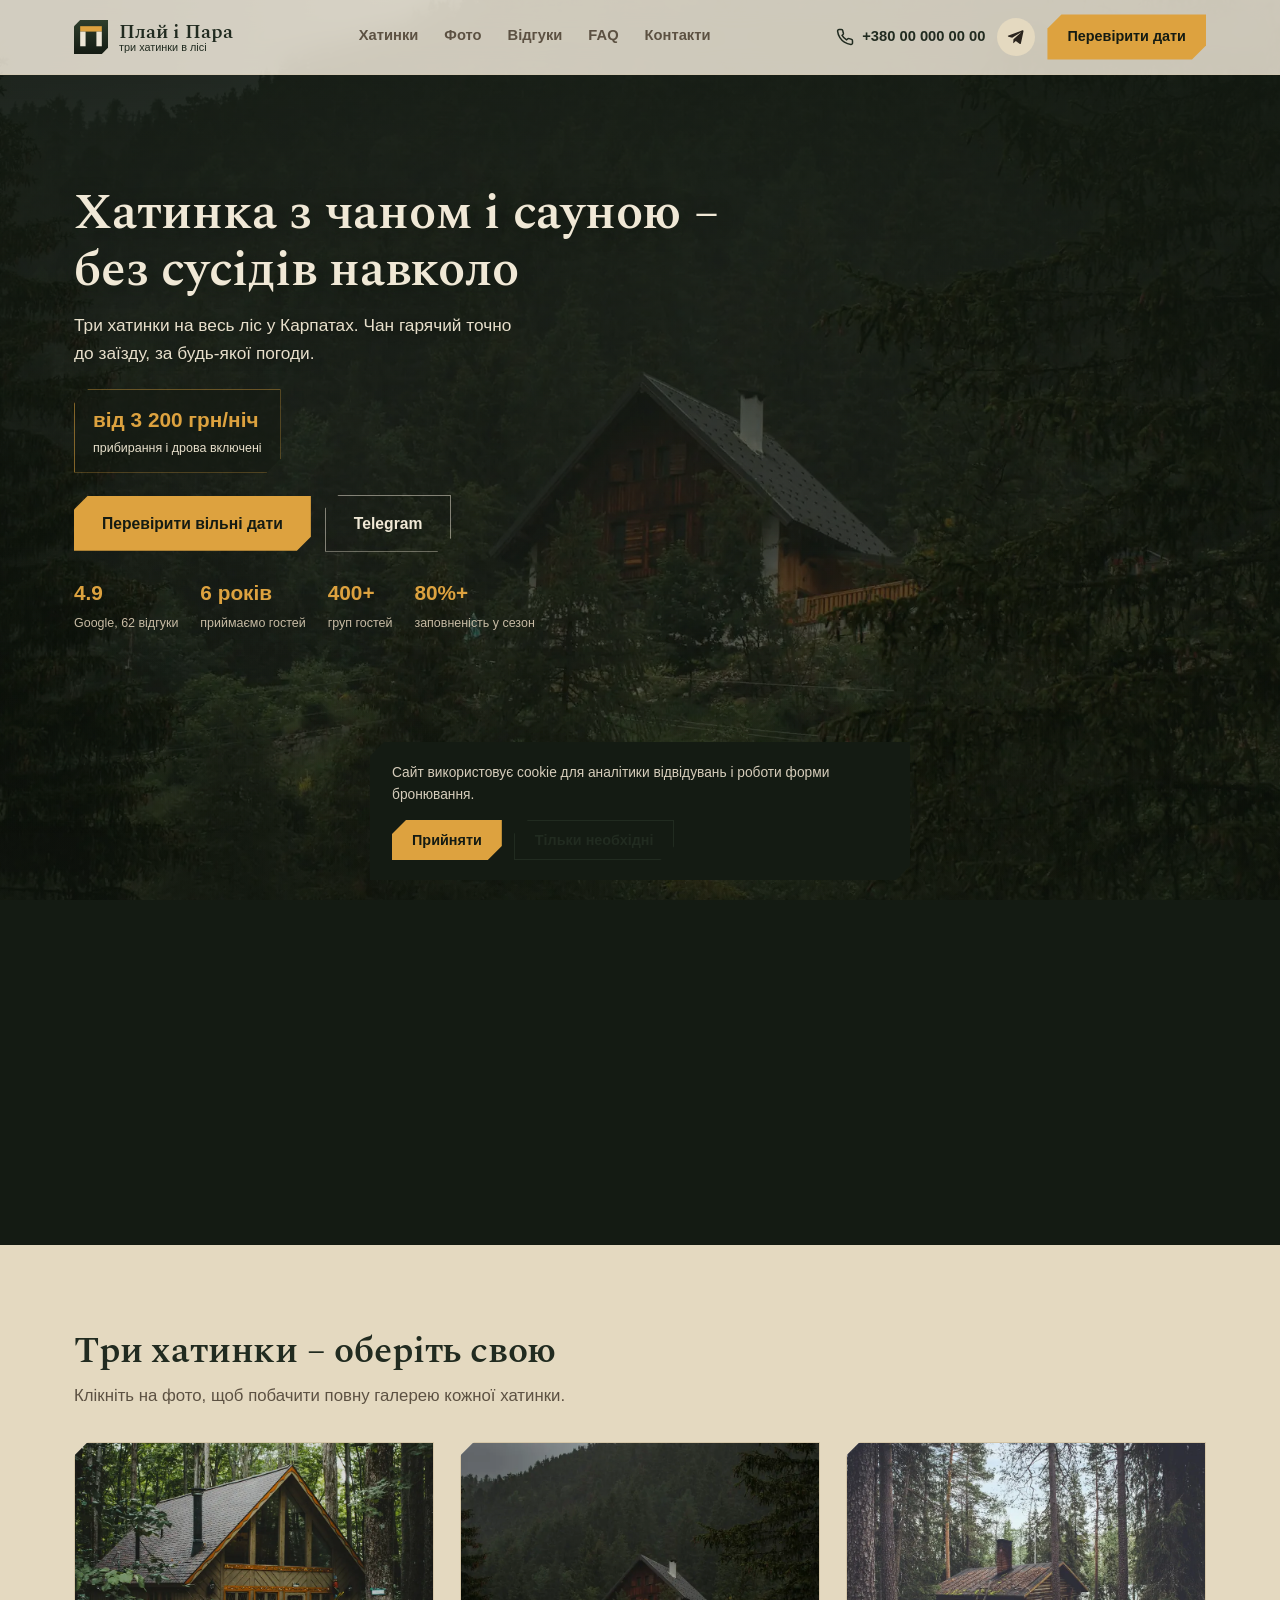
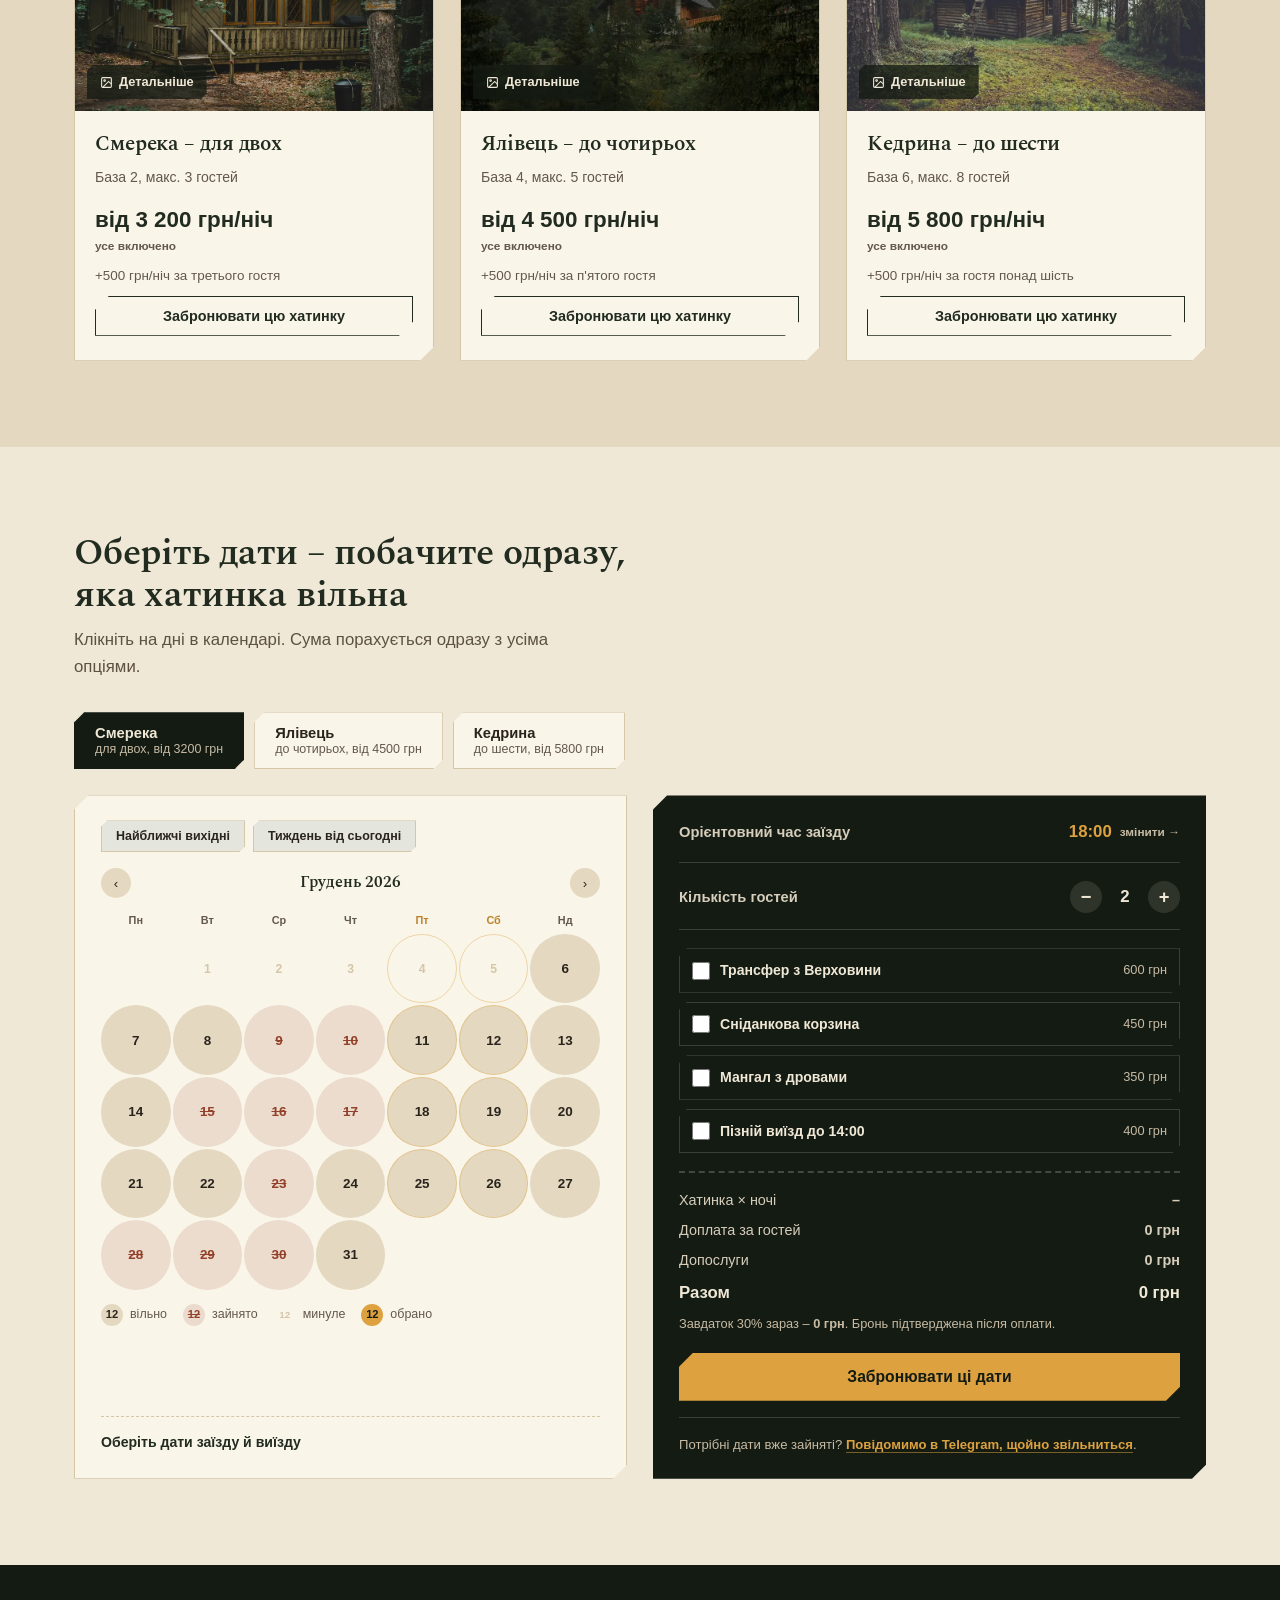
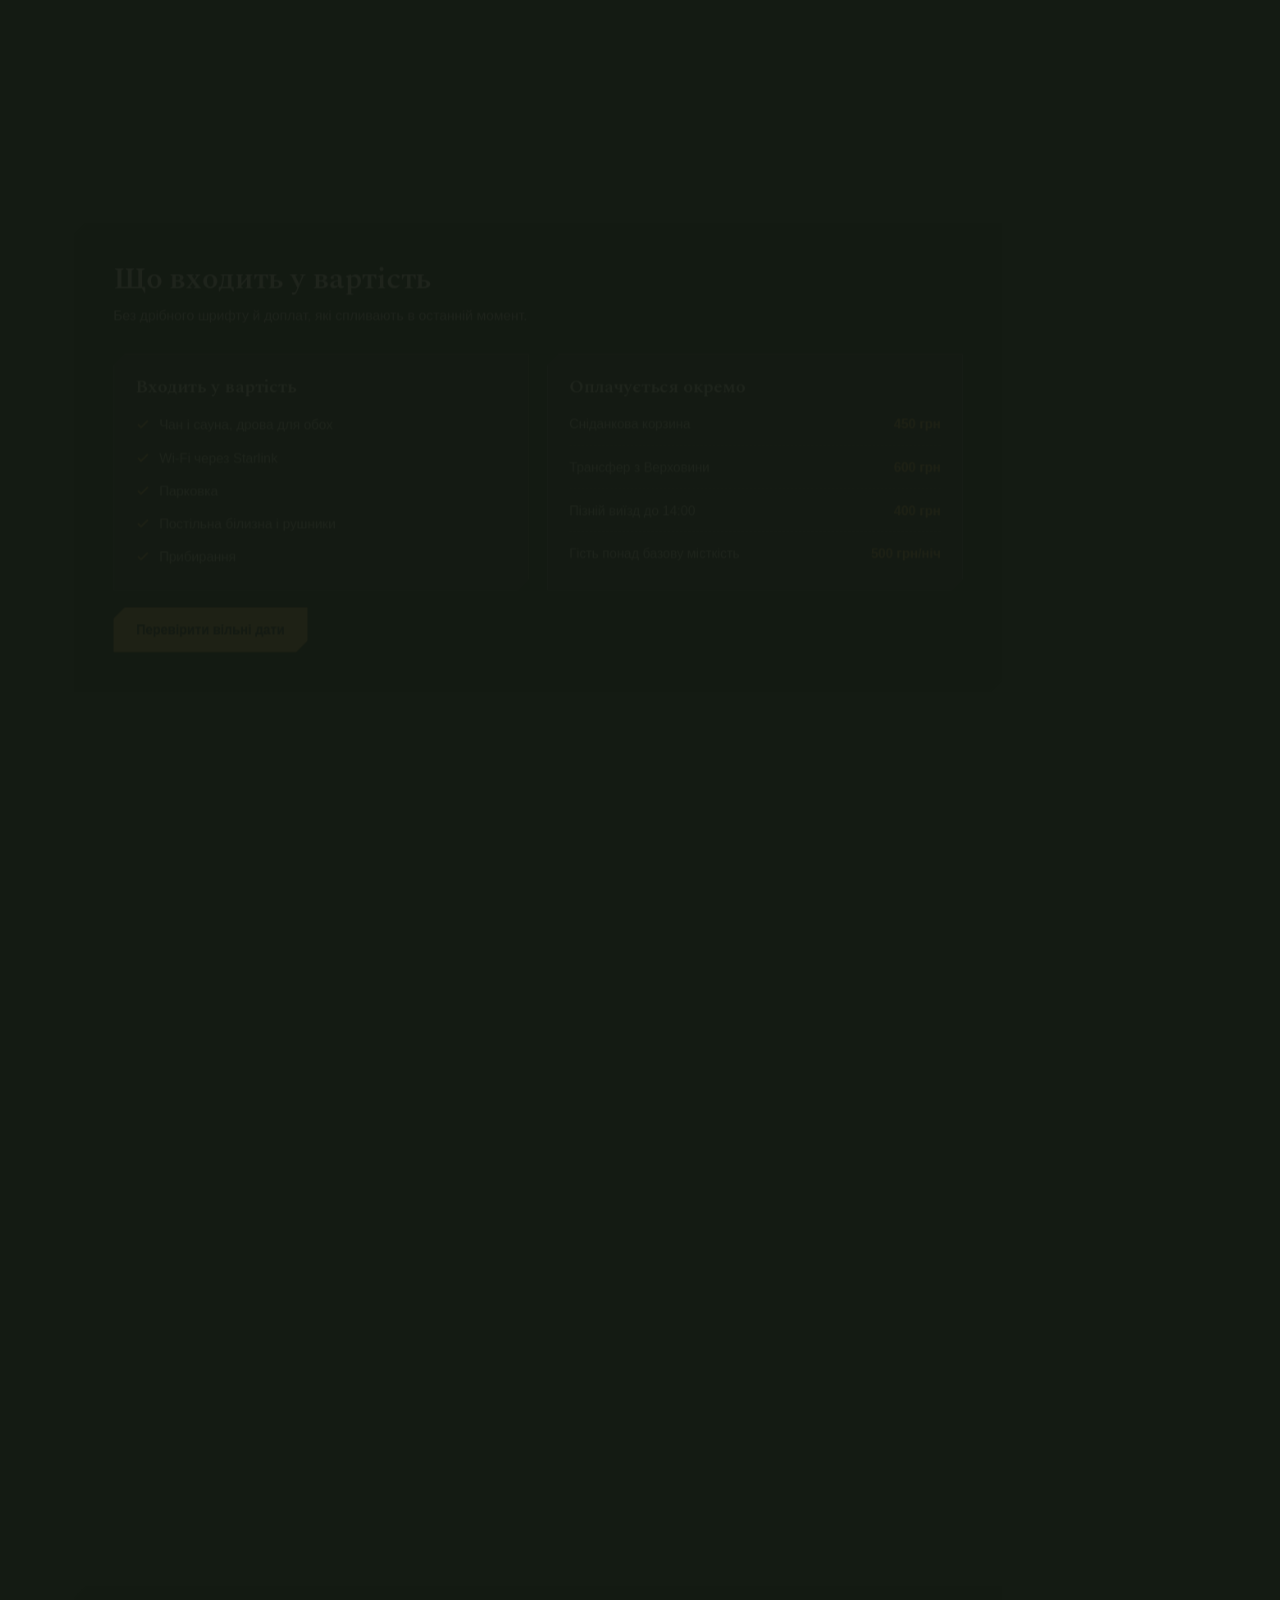
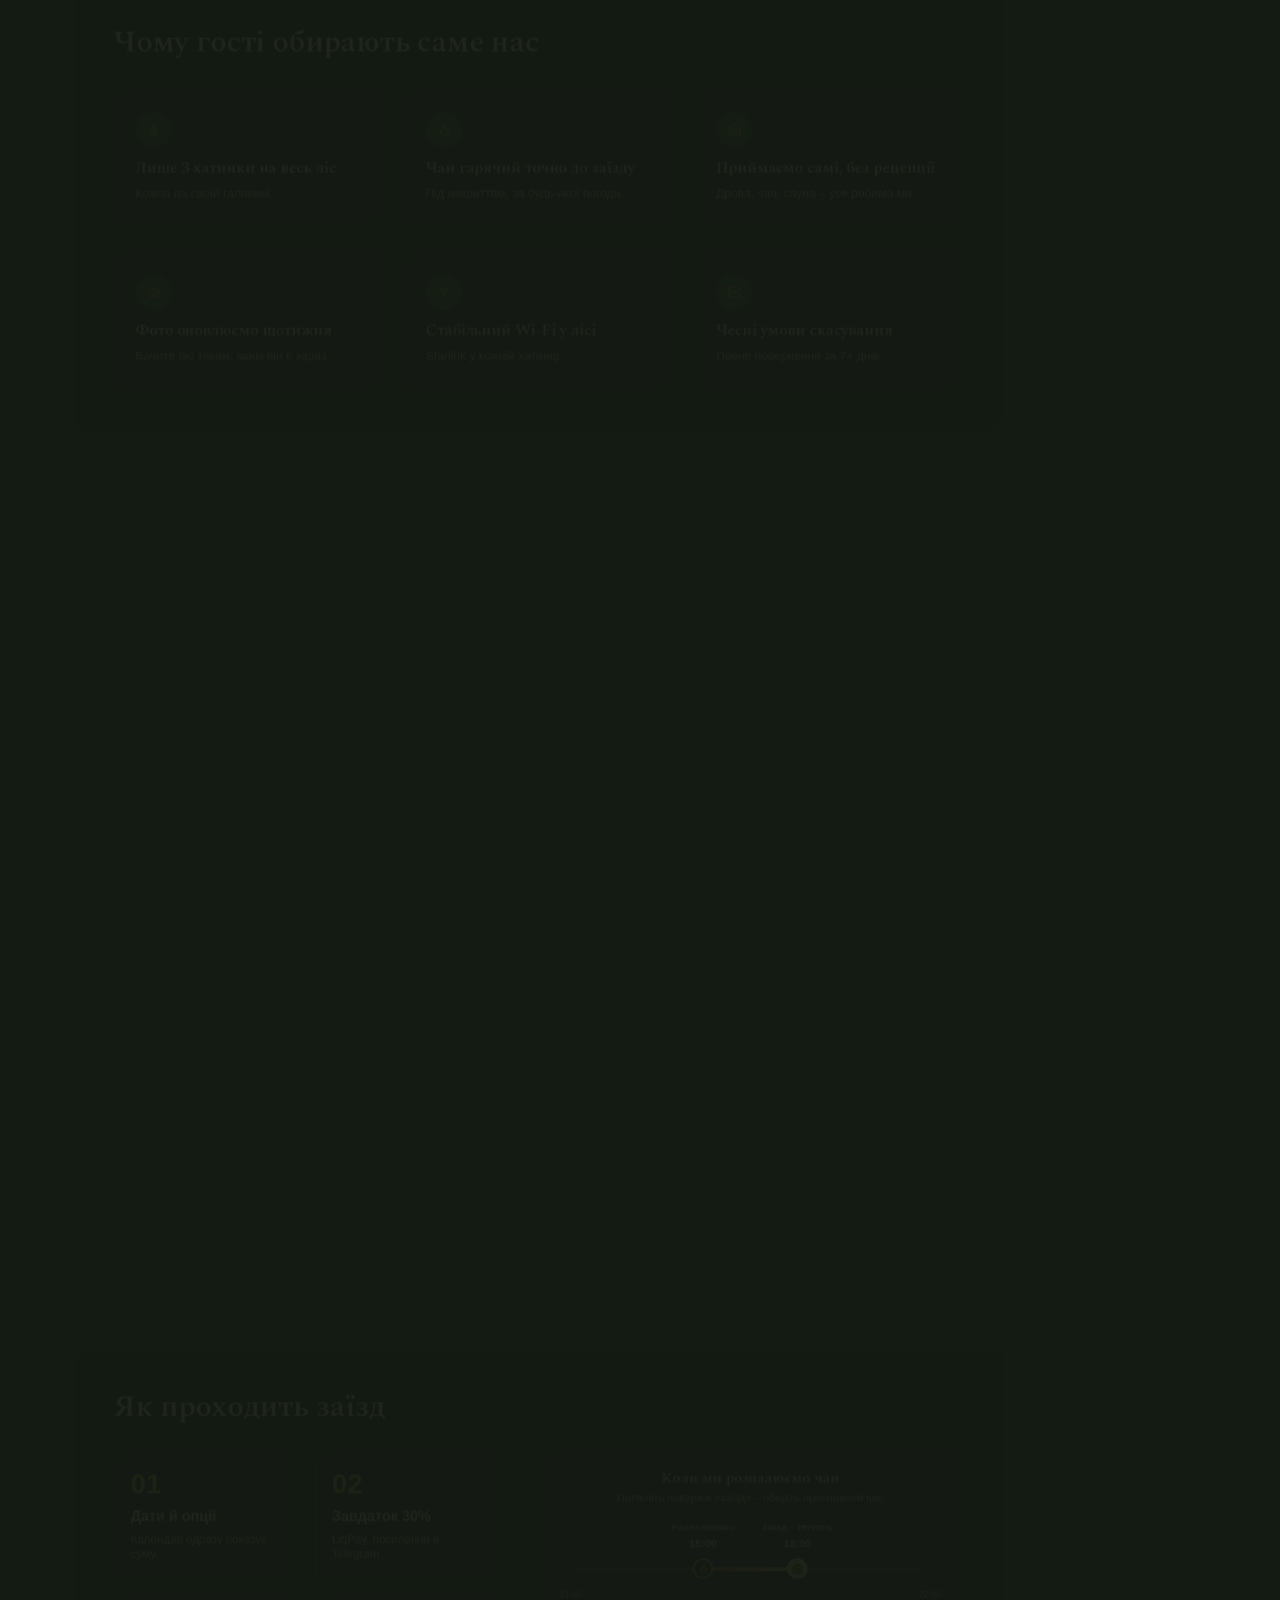
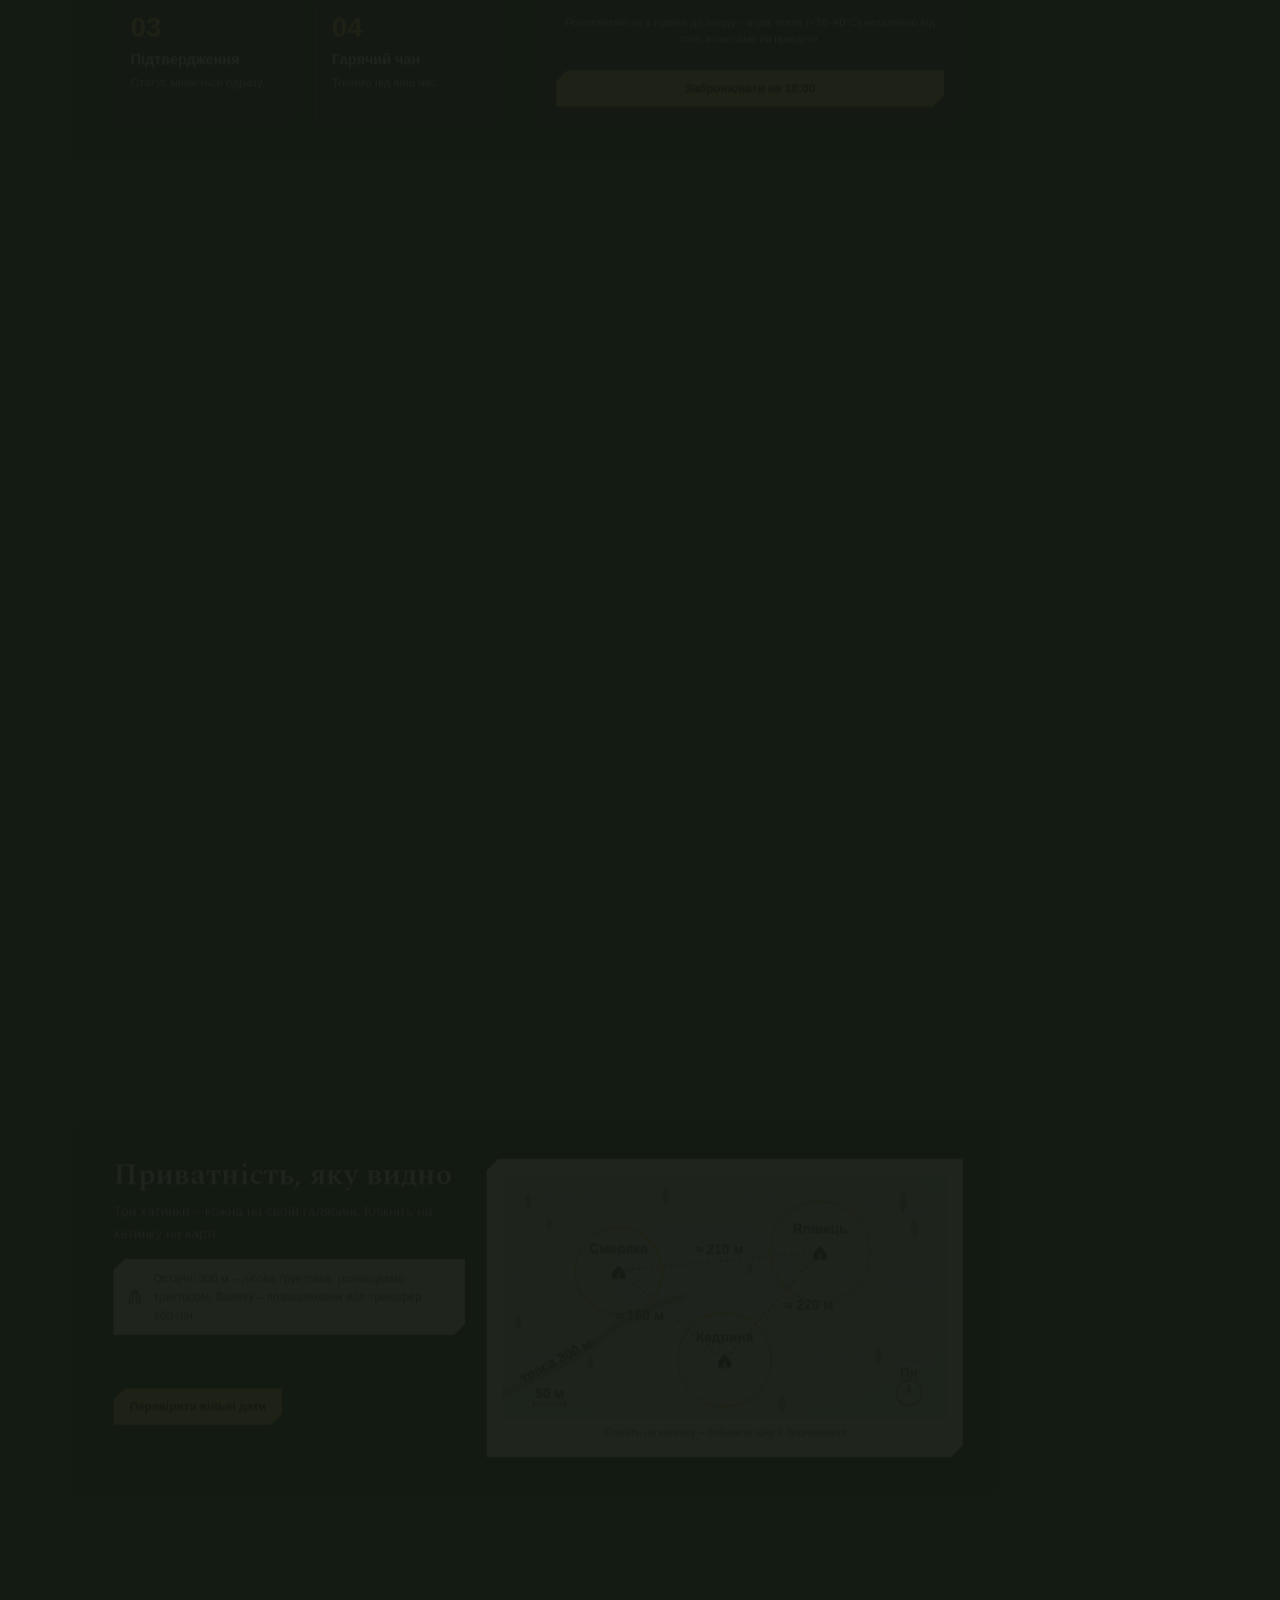
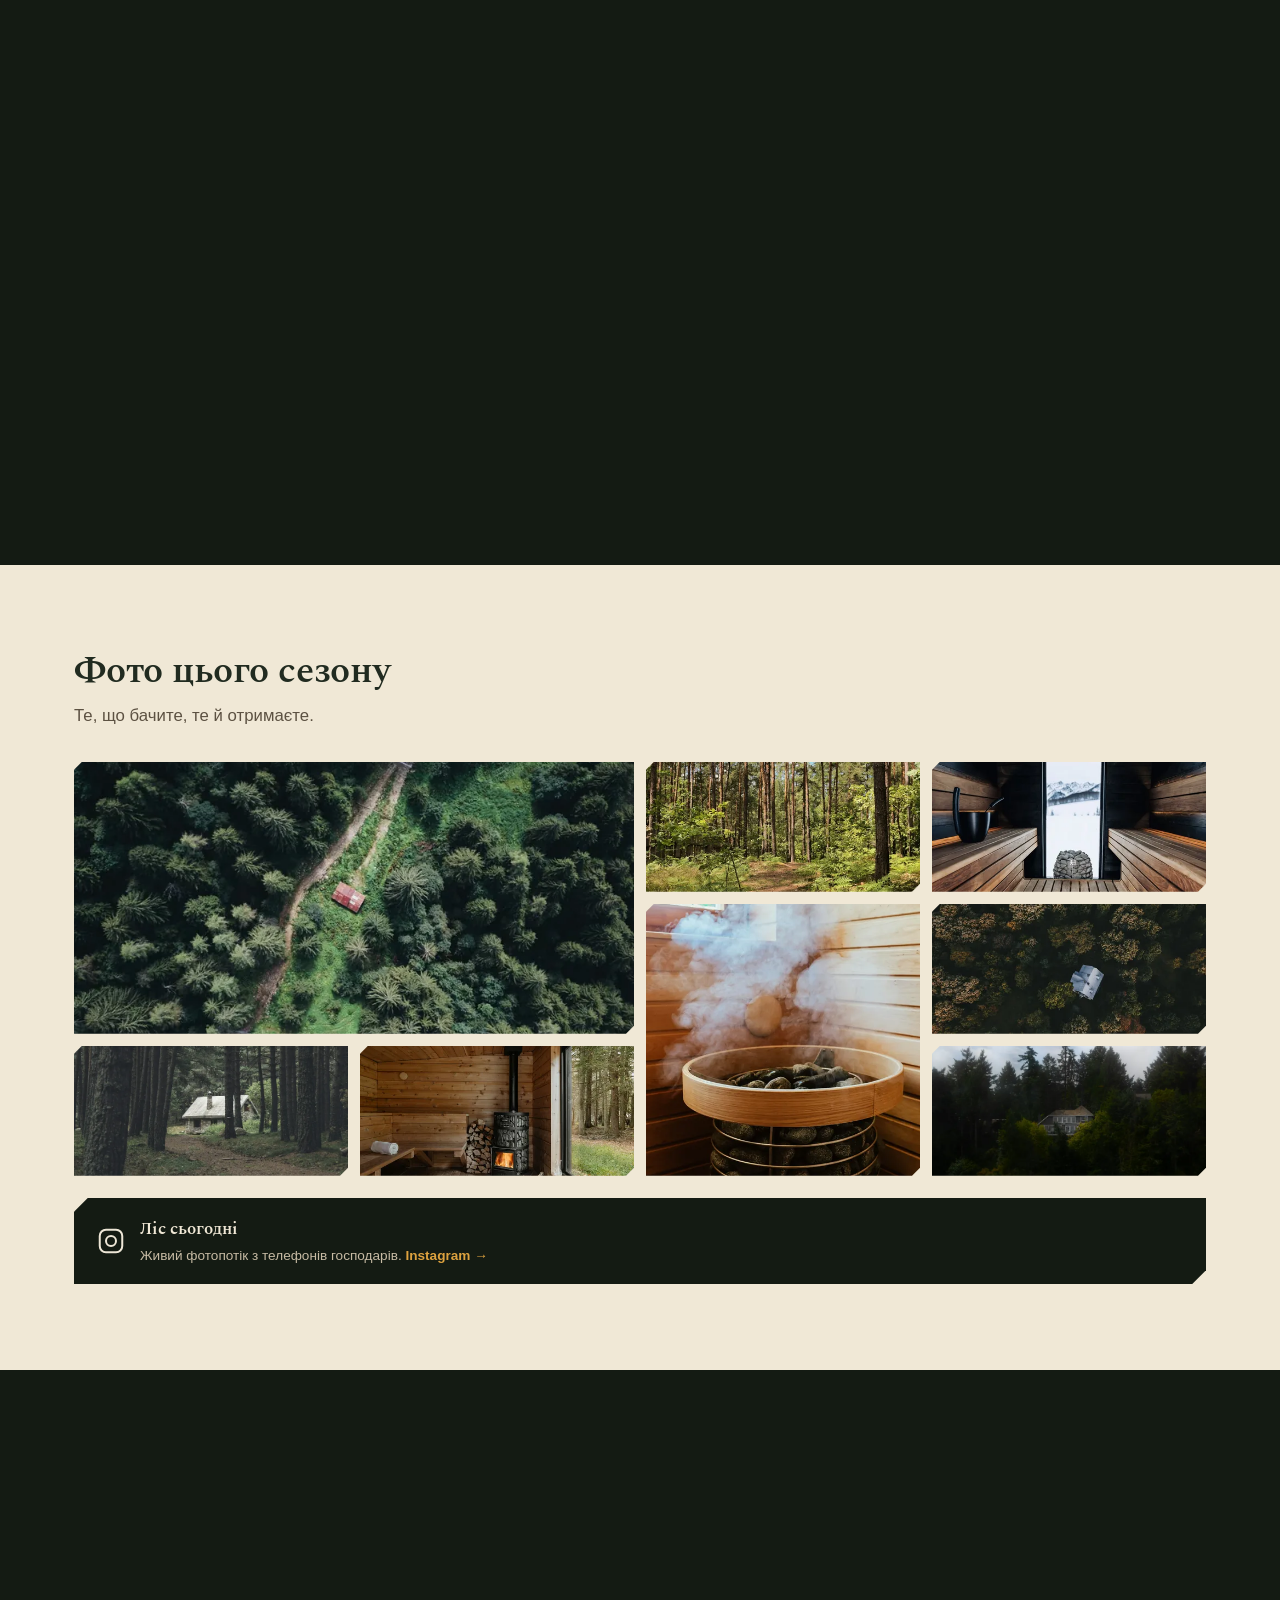
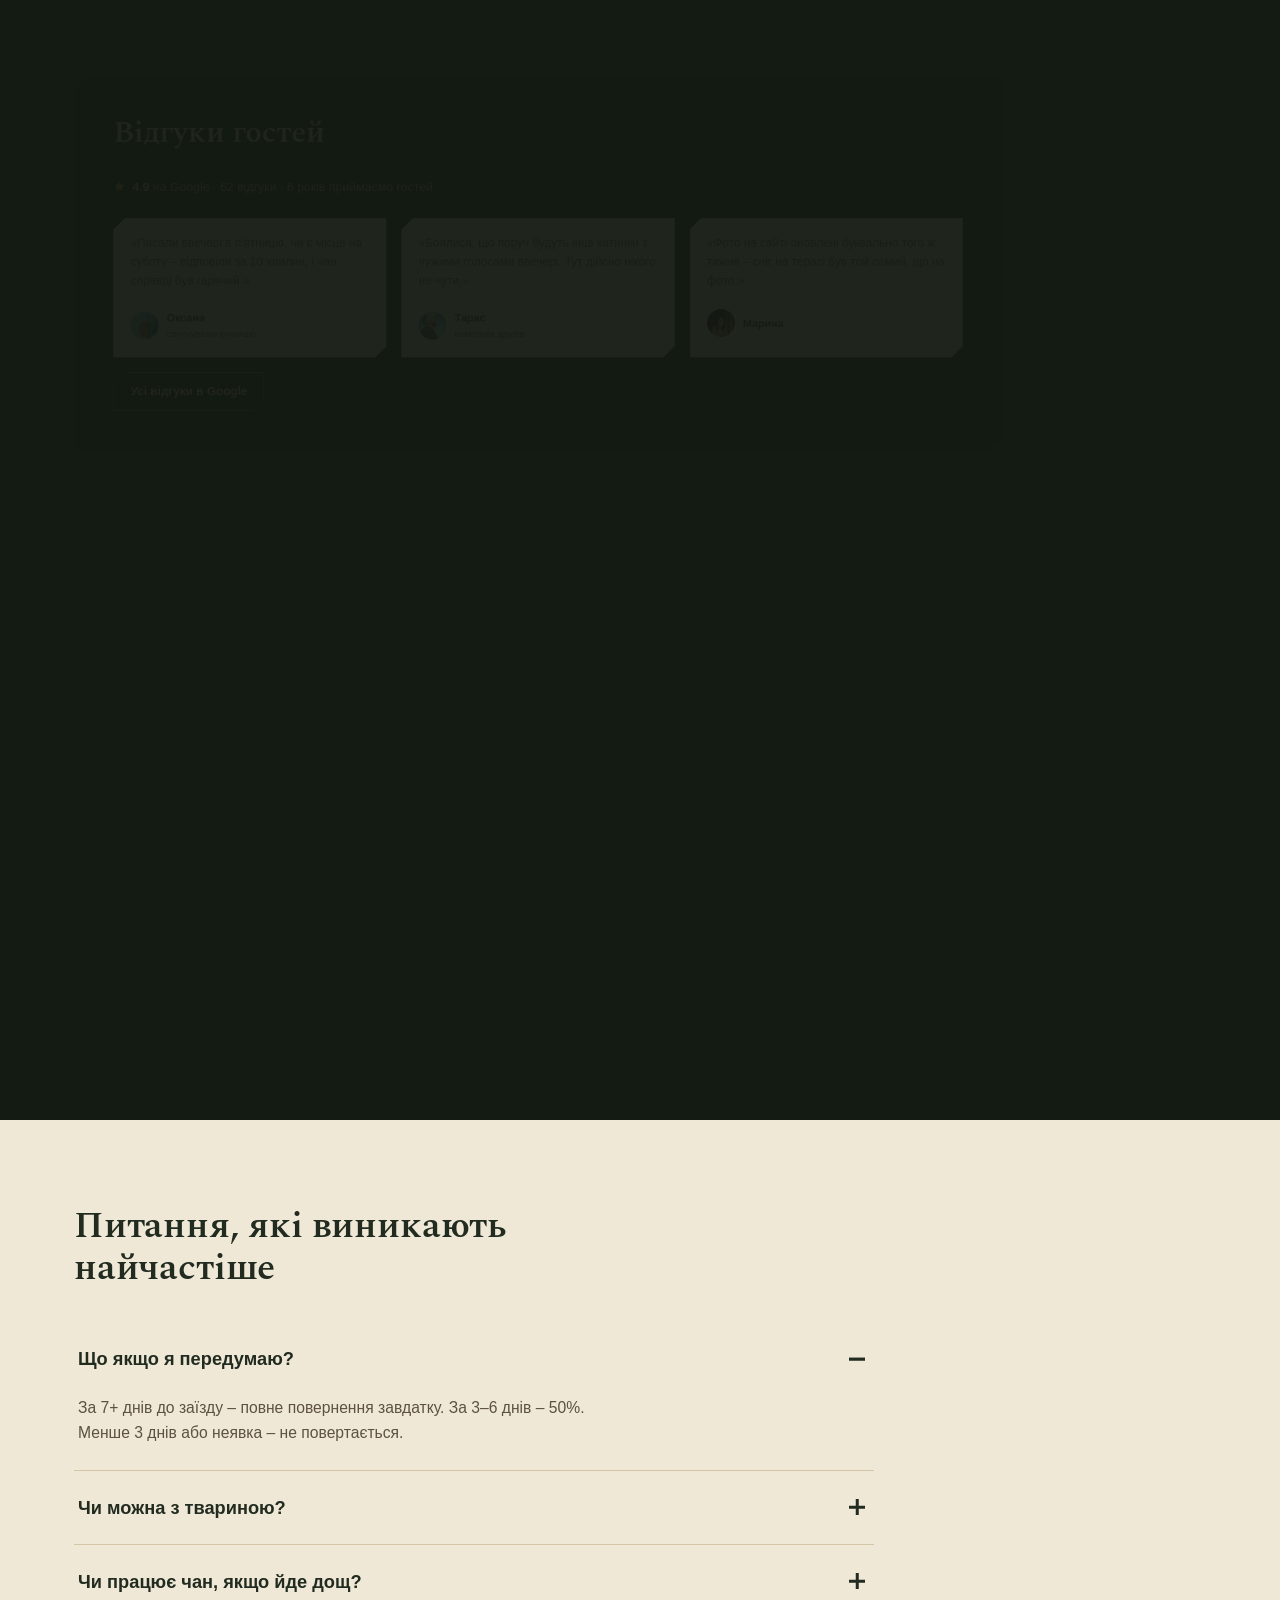
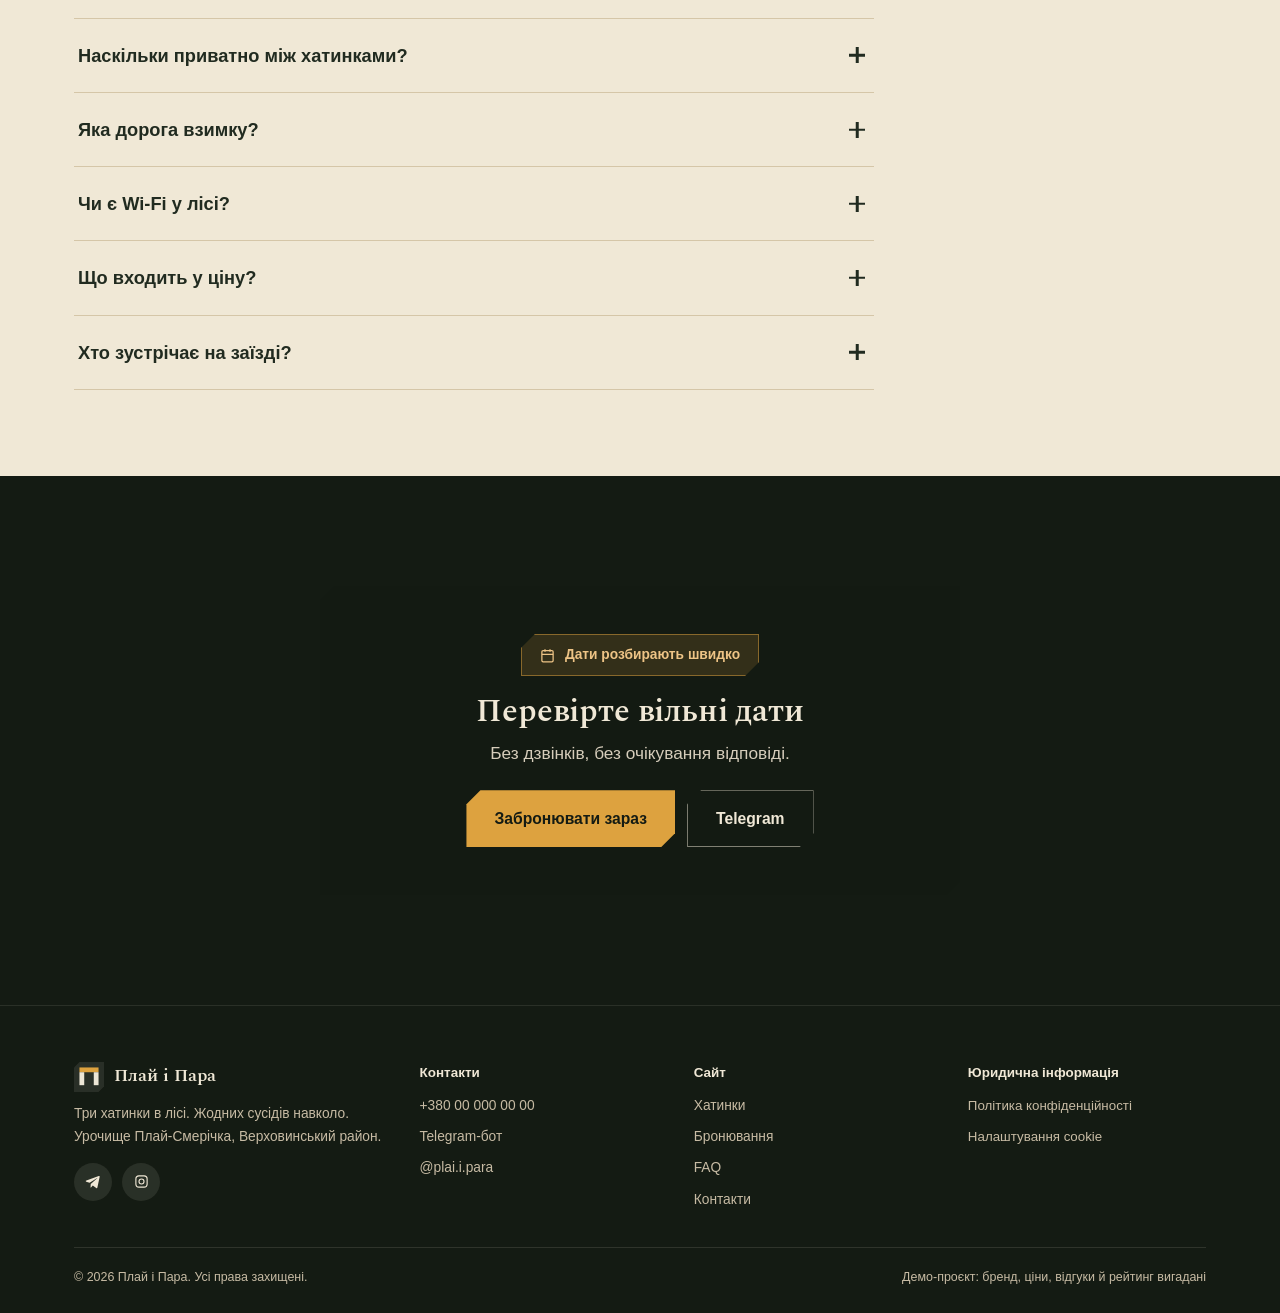
==== commit 4d4cc77e: "Fix mobile steps layout; self-host fonts and photos; demo labeling and a11y - Mobile: equal columns " ====
--- a/index.html
+++ b/index.html
@@ -3,6 +3,7 @@
 <head>
 <meta charset="UTF-8">
 <meta name="viewport" content="width=device-width, initial-scale=1.0">
+<meta name="robots" content="noindex, nofollow">
 <title>Плай і Пара – хатинка з чаном і сауною в Карпатах, без сусідів навколо</title>
 <meta name="description" content="Три хатинки на весь ліс у Карпатах – власний чан і сауна, гарячі точно до вашого заїзду. Від 3200&nbsp;грн/ніч, усе включено. Перевірте вільні дати без дзвінків.">
 <meta property="og:title" content="Плай і Пара – хатинка з чаном і сауною в лісі">
@@ -10,32 +11,19 @@
 <meta property="og:type" content="website">
 <meta property="og:locale" content="uk_UA">
 <link rel="icon" href="data:image/svg+xml,%3Csvg xmlns='http://www.w3.org/2000/svg' viewBox='0 0 44 44'%3E%3Cpath d='M8 0H44V36L36 44H0V8Z' fill='%23141B13'/%3E%3Crect x='8' y='8' width='28' height='7' fill='%23DDA23F'/%3E%3Crect x='8' y='15' width='7' height='19' fill='%23EDE6D6'/%3E%3Crect x='29' y='15' width='7' height='19' fill='%23EDE6D6'/%3E%3C/svg%3E">
-<link rel="preconnect" href="https://fonts.googleapis.com">
-<link rel="preconnect" href="https://fonts.gstatic.com" crossorigin>
-<link href="https://fonts.googleapis.com/css2?family=Spectral:ital,wght@0,300;0,400;0,500;0,600;0,700;1,400&family=Space+Grotesk:wght@500;600;700&family=Karla:wght@400;500;600;700;800&display=swap" rel="stylesheet">
 <script type="application/ld+json">
-{"@context":"https://schema.org","@type":"LodgingBusiness","name":"Плай і Пара","description":"Три хатинки з власним чаном і сауною в лісі, урочище Плай-Смерічка, Верховинський район","telephone":"+380000000000","priceRange":"3200-5800 UAH","address":{"@type":"PostalAddress","addressLocality":"Верховинський район","addressRegion":"Івано-Франківська область","addressCountry":"UA"},"aggregateRating":{"@type":"AggregateRating","ratingValue":"4.9","reviewCount":"62"}}
+{"@context":"https://schema.org","@type":"LodgingBusiness","name":"Плай і Пара","description":"Три хатинки з власним чаном і сауною в лісі, урочище Плай-Смерічка, Верховинський район","priceRange":"3200-5800 UAH","address":{"@type":"PostalAddress","addressLocality":"Верховинський район","addressRegion":"Івано-Франківська область","addressCountry":"UA"}}
 </script>
+<link rel="preload" href="fonts/spectral-normal-600-cyrillic.woff2" as="font" type="font/woff2" crossorigin>
+<link rel="stylesheet" href="css/base.css">
 <style>
-:root{
-  --dusk:#212B20; --dusk-deep:#141B13;
-  --clay:#A65B3E; --clay-light:#C08765;
-  --amber:#DDA23F; --amber-deep:#BA8329;
-  --paper:#F0E8D6; --paper-deep:#E4D9C0; --paper-line:#D5C6A8;
-  --stone-tint:#E4E6DE; --card:#FAF5E9;
-  --ink:#2A241D; --ink-soft:#5C5142; --ink-faint:#62584B;
-  --cut:14px; --maxw:1180px; --header-h:74px;
-  font-size:16px;
-}
-*{box-sizing:border-box;margin:0;padding:0}
-html{scroll-behavior:smooth;scrollbar-width:thin;scrollbar-color:var(--amber) var(--dusk-deep)}
 @media (prefers-reduced-motion: reduce){html{scroll-behavior:auto}*{animation-duration:.001ms !important;transition-duration:.001ms !important}}
 ::-webkit-scrollbar{width:12px}
 ::-webkit-scrollbar-track{background:var(--dusk-deep)}
 ::-webkit-scrollbar-thumb{background:linear-gradient(180deg,var(--amber),var(--clay));border-radius:8px;border:2.5px solid var(--dusk-deep);box-shadow:inset 0 0 0 1px rgba(237,230,214,.15)}
 ::-webkit-scrollbar-thumb:hover{background:linear-gradient(180deg,#EEC486,var(--amber))}
 body{font-family:'Karla',sans-serif;background:var(--dusk-deep);color:var(--ink);line-height:1.6;font-size:1.05rem;-webkit-tap-highlight-color:transparent;overflow-x:hidden}
-img{max-width:100%;display:block}
+img{max-width:100%;height:auto;display:block}
 a{color:inherit;text-decoration:none}
 button{font-family:inherit;cursor:pointer;border:none;background:none;color:inherit}
 h1,h2,h3,h4{font-family:'Spectral',serif;font-weight:600;color:var(--dusk);line-height:1.14;letter-spacing:-.005em}
@@ -245,11 +233,24 @@
 /* ===== ЗАЇЗД: КРОКИ + heat-demo ===== */
 .checkin-grid{display:flex;gap:44px;align-items:stretch}
 @media(max-width:760px){.checkin-grid{flex-direction:column;gap:24px}}
-.steps-v2{display:grid;grid-template-columns:1fr 1fr;grid-template-rows:1fr 1fr;gap:18px;flex:1}
-.step-v2{background:rgba(237,230,214,.07);border:1px solid rgba(237,230,214,.18);padding:22px 20px;clip-path:polygon(var(--cut) 0,100% 0,100% calc(100% - var(--cut)),calc(100% - var(--cut)) 100%,0 100%,0 var(--cut))}
+/* minmax(0,1fr): колонки завжди рівні. З «1fr 1fr» (= minmax(auto,1fr)) довге слово («Підтвердження») розтягувало ліву колонку й виштовхувало праву за межі картки */
+.steps-v2{display:grid;grid-template-columns:repeat(2,minmax(0,1fr));grid-auto-rows:1fr;gap:18px;flex:1}
+.step-v2{min-width:0;background:rgba(237,230,214,.07);border:1px solid rgba(237,230,214,.18);padding:22px 20px;clip-path:polygon(var(--cut) 0,100% 0,100% calc(100% - var(--cut)),calc(100% - var(--cut)) 100%,0 100%,0 var(--cut))}
 .step-v2 .num{font-family:'Space Grotesk',sans-serif;font-size:2.1rem;font-weight:700;color:var(--amber);line-height:1;margin-bottom:8px}
-.step-v2 b{display:block;font-size:1.1rem;margin-bottom:5px}
-.step-v2 p{font-size:.88rem;color:#D6CDBB;line-height:1.3}
+.step-v2 b{display:block;font-size:1.1rem;margin-bottom:5px;overflow-wrap:anywhere;hyphens:auto}
+.step-v2 p{font-size:.88rem;color:#D6CDBB;line-height:1.3;overflow-wrap:anywhere}
+@media(max-width:760px){
+  .steps-v2{gap:12px}
+  .step-v2{padding:16px 14px}
+  .step-v2 .num{font-size:1.7rem;margin-bottom:6px}
+  .step-v2 b{font-size:.95rem}
+  .step-v2 p{font-size:.82rem}
+  #cardCheckin{padding:24px 18px}
+}
+@media(max-width:400px){
+  .step-v2{padding:14px 12px}
+  .step-v2 b{font-size:.88rem}
+}
 
 .heat-demo{background:rgba(237,230,214,.06);border:1px solid rgba(237,230,214,.2);padding:22px 22px 20px;text-align:center;clip-path:polygon(var(--cut) 0,100% 0,100% calc(100% - var(--cut)),calc(100% - var(--cut)) 100%,0 100%,0 var(--cut));display:flex;flex-direction:column;justify-content:center;flex:1}
 .heat-demo h4{font-family:'Spectral',serif;font-weight:600;margin-bottom:3px;font-size:1.1rem}
@@ -273,6 +274,11 @@
 input[type=range]::-webkit-slider-thumb{-webkit-appearance:none;width:22px;height:22px;border-radius:50%;background:var(--amber);border:4px solid var(--dusk-deep);cursor:pointer}
 input[type=range]::-moz-range-thumb{width:22px;height:22px;border-radius:50%;background:var(--amber);border:4px solid var(--dusk-deep);cursor:pointer}
 .heat-cta{width:100%}
+/* На вузьких екранах підписи «розпалюємо» і «заїзд – тягніть» стоять на відстані 3 год, але вміщаються лише 60–70 px: накладались. Підпис заїзду переносимо під маркер */
+@media(max-width:760px){
+  .wt-arrival .wt-label{bottom:auto;top:calc(100% + 8px)}
+  .wt-scale{margin-top:64px}
+}
 
 /* ===== ПРИВАТНІСТЬ ===== */
 .privacy-wrap{display:grid;grid-template-columns:.85fr 1.15fr;grid-template-areas:"text map" "btn map";gap:26px;align-items:start}
@@ -390,15 +396,16 @@
 .skip-link{position:absolute;left:-999px;top:0;background:var(--amber);color:var(--dusk-deep);padding:12px 20px;z-index:400;clip-path:polygon(8px 0,100% 0,100% calc(100% - 8px),calc(100% - 8px) 100%,0 100%,0 8px)}
 .skip-link:focus{left:20px;top:20px}
 </style>
+<noscript><style>.fade-in{opacity:1;transform:none}</style></noscript>
 </head>
 <body>
 <a href="#hero" class="skip-link">Перейти до контенту</a>
 
 <div id="bgFixed">
-  <img class="bg-layer active" data-bg="hero" src="https://images.unsplash.com/photo-1531057228999-37933ba12c52?auto=format&fit=crop&w=1900&q=80" alt="Дерев'яна хатинка серед лісу" fetchpriority="high">
-  <img class="bg-layer" data-bg="forest" src="https://images.unsplash.com/photo-1544039161-b0c20826c6f6?auto=format&fit=crop&w=1900&q=80" alt="Стежка серед високих дерев лісу" fetchpriority="high">
-  <img class="bg-layer" data-bg="reviews" src="https://images.unsplash.com/photo-1601919297600-8ffbfd160d2d?auto=format&fit=crop&w=1900&q=80" alt="Дерев'яний місток серед лісу вдень" fetchpriority="high">
-  <img class="bg-layer" data-bg="final" src="https://images.unsplash.com/photo-1486707471592-8e7eb7e36f78?auto=format&fit=crop&w=1900&q=80" alt="Сірий туманний ліс увечері" fetchpriority="high">
+  <img width="1900" height="1267" class="bg-layer active" data-bg="hero" src="img/1531057228999-1900.webp" alt="Дерев'яна хатинка серед лісу" fetchpriority="high">
+  <img width="1900" height="1267" class="bg-layer" data-bg="forest" src="img/1544039161-b0-1900.webp" alt="Стежка серед високих дерев лісу" fetchpriority="low" decoding="async">
+  <img width="1900" height="2845" class="bg-layer" data-bg="reviews" src="img/1601919297600-1900.webp" alt="Дерев'яний місток серед лісу вдень" fetchpriority="low" decoding="async">
+  <img width="1900" height="1389" class="bg-layer" data-bg="final" src="img/1486707471592-1900.webp" alt="Сірий туманний ліс увечері" fetchpriority="low" decoding="async">
 </div>
 
 <header class="site" id="siteHeader">
@@ -476,7 +483,7 @@
       <div class="cabins-grid fade-in">
         <article class="cabin-card">
           <a class="cabin-photo" href="smereka.html" aria-label="Детальніше про хатинку Смерека">
-            <img src="https://images.unsplash.com/photo-1595521624992-48a59aef95e3?auto=format&fit=crop&w=900&q=80" alt="Хатинка Смерека серед лісу, вигляд ззовні">
+            <img loading="lazy" decoding="async" width="900" height="675" src="img/1595521624992-900c.webp" alt="Хатинка Смерека серед лісу, вигляд ззовні">
             <span class="view-tag"><svg width="13" height="13" viewBox="0 0 24 24" fill="none" stroke="#EDE6D6" stroke-width="2"><rect x="3" y="3" width="18" height="18" rx="2"/><circle cx="8.5" cy="8.5" r="1.5"/><path d="M21 15l-5-5L5 21"/></svg>Детальніше</span>
           </a>
           <div class="cabin-body">
@@ -489,7 +496,7 @@
         </article>
         <article class="cabin-card">
           <a class="cabin-photo" href="yalivets.html" aria-label="Детальніше про хатинку Ялівець">
-            <img src="https://images.unsplash.com/photo-1531057228999-37933ba12c52?auto=format&fit=crop&w=900&q=80" alt="Хатинка Ялівець серед лісу, вигляд ззовні">
+            <img loading="lazy" decoding="async" width="900" height="675" src="img/1531057228999-900c.webp" alt="Хатинка Ялівець серед лісу, вигляд ззовні">
             <span class="view-tag"><svg width="13" height="13" viewBox="0 0 24 24" fill="none" stroke="#EDE6D6" stroke-width="2"><rect x="3" y="3" width="18" height="18" rx="2"/><circle cx="8.5" cy="8.5" r="1.5"/><path d="M21 15l-5-5L5 21"/></svg>Детальніше</span>
           </a>
           <div class="cabin-body">
@@ -502,7 +509,7 @@
         </article>
         <article class="cabin-card">
           <a class="cabin-photo" href="kedryna.html" aria-label="Детальніше про хатинку Кедрина">
-            <img src="https://images.unsplash.com/photo-1449158743715-0a90ebb6d2d8?auto=format&fit=crop&w=900&q=80" alt="Хатинка Кедрина серед лісу, вигляд ззовні, велика тераса">
+            <img loading="lazy" decoding="async" width="900" height="675" src="img/1449158743715-900c.webp" alt="Хатинка Кедрина серед лісу, вигляд ззовні, велика тераса">
             <span class="view-tag"><svg width="13" height="13" viewBox="0 0 24 24" fill="none" stroke="#EDE6D6" stroke-width="2"><rect x="3" y="3" width="18" height="18" rx="2"/><circle cx="8.5" cy="8.5" r="1.5"/><path d="M21 15l-5-5L5 21"/></svg>Детальніше</span>
           </a>
           <div class="cabin-body">
@@ -543,14 +550,14 @@
             <button type="button" class="cal-nav-btn" id="calNext" aria-label="Наступний місяць">›</button>
           </div>
           <div class="cal-dow"><span>Пн</span><span>Вт</span><span>Ср</span><span>Чт</span><span class="weekend">Пт</span><span class="weekend">Сб</span><span>Нд</span></div>
-          <div class="cal-grid" id="calGrid"></div>
+          <div class="cal-grid" id="calGrid" role="group" aria-label="Дні місяця"></div>
           <div class="cal-legend">
             <span><i class="swatch free">12</i>вільно</span>
             <span><i class="swatch busy">12</i>зайнято</span>
             <span><i class="swatch past">12</i>минуле</span>
             <span><i class="swatch sel">12</i>обрано</span>
           </div>
-          <div class="cal-range-text" id="calRangeText">Оберіть дати заїзду й виїзду</div>
+          <div class="cal-range-text" id="calRangeText" aria-live="polite">Оберіть дати заїзду й виїзду</div>
         </div>
 
         <div class="booking-summary">
@@ -579,7 +586,7 @@
             <div class="total-row final"><span>Разом</span><span id="lineTotal">0&nbsp;грн</span></div>
             <p class="deposit-note">Завдаток 30% зараз – <b id="lineDeposit">0&nbsp;грн</b>. Бронь підтверджена після оплати.</p>
             <button type="button" id="bookSubmit" class="btn btn-primary">Забронювати ці дати</button>
-            <div class="form-msg" id="formMsg"></div>
+            <div class="form-msg" id="formMsg" role="status"></div>
             <div class="lead-magnet-mini">
               Потрібні дати вже зайняті? <a href="https://t.me/plaiipara_bot?start=notify" target="_blank" rel="noopener">Повідомимо в Telegram, щойно звільниться</a>.
             </div>
@@ -651,7 +658,7 @@
           <div class="steps-v2">
             <div class="step-v2"><div class="num">01</div><b>Дати й опції</b><p>Календар одразу показує суму.</p></div>
             <div class="step-v2"><div class="num">02</div><b>Завдаток 30%</b><p>LiqPay, посилання в Telegram.</p></div>
-            <div class="step-v2"><div class="num">03</div><b>Підтвердження</b><p>Статус міняється одразу.</p></div>
+            <div class="step-v2"><div class="num">03</div><b>Підтвер&shy;дження</b><p>Статус міняється одразу.</p></div>
             <div class="step-v2"><div class="num">04</div><b>Гарячий чан</b><p>Топимо під ваш час.</p></div>
           </div>
           <div class="heat-demo">
@@ -723,14 +730,11 @@
               <use href="#pine" x="60" y="58" transform="scale(0.7)"/>
 
               <g class="ripple r1"><circle cx="110" cy="91" r="41" fill="none" stroke="#DDA23F" stroke-width="1.6"/></g>
-              <g class="ripple r1"><circle cx="110" cy="91" r="41" fill="none" stroke="#DDA23F" stroke-width="1.6"/></g>
-              <g class="cabin-dot" data-cabin="smereka" data-x="110" data-y="91"><use href="#hut" x="110" y="91"/><text x="110" y="74" text-anchor="middle" class="dist-label">Смерека</text></g>
+              <g class="cabin-dot" tabindex="0" role="button" aria-label="Смерека: показати ціну й бронювання" data-cabin="smereka" data-x="110" data-y="91"><use href="#hut" x="110" y="91"/><text x="110" y="74" text-anchor="middle" class="dist-label">Смерека</text></g>
               <g class="ripple r2"><circle cx="300" cy="73" r="47" fill="none" stroke="#DDA23F" stroke-width="1.6"/></g>
-              <g class="ripple r2"><circle cx="300" cy="73" r="47" fill="none" stroke="#DDA23F" stroke-width="1.6"/></g>
-              <g class="cabin-dot" data-cabin="yalivets" data-x="300" data-y="73"><use href="#hut" x="300" y="73"/><text x="300" y="56" text-anchor="middle" class="dist-label">Ялівець</text></g>
+              <g class="cabin-dot" tabindex="0" role="button" aria-label="Ялівець: показати ціну й бронювання" data-cabin="yalivets" data-x="300" data-y="73"><use href="#hut" x="300" y="73"/><text x="300" y="56" text-anchor="middle" class="dist-label">Ялівець</text></g>
               <g class="ripple r3"><circle cx="210" cy="175" r="44" fill="none" stroke="#DDA23F" stroke-width="1.6"/></g>
-              <g class="ripple r3"><circle cx="210" cy="175" r="44" fill="none" stroke="#DDA23F" stroke-width="1.6"/></g>
-              <g class="cabin-dot" data-cabin="kedryna" data-x="210" data-y="175"><use href="#hut" x="210" y="175"/><text x="210" y="158" text-anchor="middle" class="dist-label">Кедрина</text></g>
+              <g class="cabin-dot" tabindex="0" role="button" aria-label="Кедрина: показати ціну й бронювання" data-cabin="kedryna" data-x="210" data-y="175"><use href="#hut" x="210" y="175"/><text x="210" y="158" text-anchor="middle" class="dist-label">Кедрина</text></g>
 
               <line x1="110" y1="91" x2="300" y2="73" stroke="#A65B3E" stroke-width="1.2" stroke-dasharray="3 3"/><text x="205" y="75" text-anchor="middle" class="dist-label">≈ 210 м</text>
               <line x1="110" y1="91" x2="210" y2="175" stroke="#A65B3E" stroke-width="1.2" stroke-dasharray="3 3"/><text x="130" y="138" text-anchor="middle" class="dist-label">≈ 180 м</text>
@@ -764,14 +768,14 @@
     <div class="wrap">
       <div class="section-head fade-in"><h2>Фото цього сезону</h2><p>Те, що бачите, те й отримаєте.</p></div>
       <div class="masonry fade-in">
-        <img src="https://images.unsplash.com/photo-1535629097462-c777c5b466a1?auto=format&fit=crop&w=700&q=80" alt="Вигляд на ліс з висоти">
-        <img src="https://images.unsplash.com/photo-1719910449648-54f898afbde2?auto=format&fit=crop&w=500&q=80" alt="Лісова стежка">
-        <img src="https://images.unsplash.com/photo-1712659606957-b7395ba9ebb2?auto=format&fit=crop&w=500&q=80" alt="Сауна з вікном і камінням">
-        <img src="https://images.unsplash.com/photo-1660735698223-23a4edefa264?auto=format&fit=crop&w=500&q=80" alt="Пара над розпеченими каменями сауни">
-        <img src="https://images.unsplash.com/photo-1596816812090-6a5b9e3000c0?auto=format&fit=crop&w=500&q=80" alt="Крони дерев лісу">
-        <img src="https://images.unsplash.com/photo-1518107784960-eb57c673a7ba?auto=format&fit=crop&w=700&q=80" alt="Дерев'яний будинок серед дерев">
-        <img src="https://images.unsplash.com/photo-1728404259075-209cfb5bb89c?auto=format&fit=crop&w=500&q=80" alt="Вогонь у дров'яній печі">
-        <img src="https://images.unsplash.com/photo-1762657858798-2a01bc93074b?auto=format&fit=crop&w=700&q=80" alt="Дерев'яний будинок серед високих ялин">
+        <img loading="lazy" decoding="async" width="700" height="1246" tabindex="0" role="button" data-full="img/1535629097462-1600.webp" src="img/1535629097462-700.webp" alt="Вигляд на ліс з висоти">
+        <img loading="lazy" decoding="async" width="500" height="750" tabindex="0" role="button" data-full="img/1719910449648-1600.webp" src="img/1719910449648-500.webp" alt="Лісова стежка">
+        <img loading="lazy" decoding="async" width="500" height="333" tabindex="0" role="button" data-full="img/1712659606957-1600.webp" src="img/1712659606957-500.webp" alt="Сауна з вікном і камінням">
+        <img loading="lazy" decoding="async" width="500" height="750" tabindex="0" role="button" data-full="img/1660735698223-1600.webp" src="img/1660735698223-500.webp" alt="Пара над розпеченими каменями сауни">
+        <img loading="lazy" decoding="async" width="500" height="303" tabindex="0" role="button" data-full="img/1596816812090-1600.webp" src="img/1596816812090-500.webp" alt="Крони дерев лісу">
+        <img loading="lazy" decoding="async" width="700" height="1050" tabindex="0" role="button" data-full="img/1518107784960-1600.webp" src="img/1518107784960-700.webp" alt="Дерев'яний будинок серед дерев">
+        <img loading="lazy" decoding="async" width="500" height="333" tabindex="0" role="button" data-full="img/1728404259075-1600.webp" src="img/1728404259075-500.webp" alt="Вогонь у дров'яній печі">
+        <img loading="lazy" decoding="async" width="700" height="467" tabindex="0" role="button" data-full="img/1762657858798-1600.webp" src="img/1762657858798-700.webp" alt="Дерев'яний будинок серед високих ялин">
       </div>
       <div class="ig-block fade-in">
         <svg width="30" height="30" viewBox="0 0 24 24" fill="none" stroke="#EDE6D6" stroke-width="1.6" style="flex-shrink:0"><rect x="3" y="3" width="18" height="18" rx="5"/><circle cx="12" cy="12" r="4"/></svg>
@@ -794,18 +798,18 @@
         <div class="reviews-cards">
           <div class="review-card">
             <p class="review-quote">«Писали ввечері в п'ятницю, чи є місце на суботу – відповіли за 10 хвилин, і чан справді був гарячий.»</p>
-            <div class="review-who"><img src="https://images.unsplash.com/photo-1535295972055-1c762f4483e5?auto=format&fit=crop&w=100&q=80" alt="Оксана, гостя"><span><b>Оксана</b><span>святкували річницю</span></span></div>
+            <div class="review-who"><img loading="lazy" decoding="async" width="100" height="150" src="img/1535295972055-100.webp" alt="Оксана, гостя"><span><b>Оксана</b><span>святкували річницю</span></span></div>
           </div>
           <div class="review-card">
             <p class="review-quote">«Боялися, що поруч будуть інші хатинки з чужими голосами ввечері. Тут дійсно нікого не чути.»</p>
-            <div class="review-who"><img src="https://images.unsplash.com/photo-1562124638-724e13052daf?auto=format&fit=crop&w=100&q=80" alt="Тарас, гість"><span><b>Тарас</b><span>компанія друзів</span></span></div>
+            <div class="review-who"><img loading="lazy" decoding="async" width="100" height="100" src="img/1562124638-72-100.webp" alt="Тарас, гість"><span><b>Тарас</b><span>компанія друзів</span></span></div>
           </div>
           <div class="review-card">
             <p class="review-quote">«Фото на сайті оновлені буквально того ж тижня – сніг на терасі був той самий, що на фото.»</p>
-            <div class="review-who"><img src="https://images.unsplash.com/photo-1525186402429-b4ff38bedec6?auto=format&fit=crop&w=100&q=80" alt="Марина, гостя"><span><b>Марина</b></span></div>
+            <div class="review-who"><img loading="lazy" decoding="async" width="100" height="150" src="img/1525186402429-100.webp" alt="Марина, гостя"><span><b>Марина</b></span></div>
           </div>
         </div>
-        <a href="#" class="btn btn-ghost btn-sm review-link">Усі відгуки в Google</a>
+        <a class="btn btn-ghost btn-sm review-link" role="link" aria-disabled="true" tabindex="-1" title="Демо: у реальному проєкті тут буде посилання на відгуки в Google" style="cursor:default">Усі відгуки в Google</a>
       </div>
     </div>
   </div>
@@ -870,11 +874,11 @@
       <div class="footer-col"><h6>Сайт</h6><ul><li><a href="#cabins">Хатинки</a></li><li><a href="#booking">Бронювання</a></li><li><a href="#faq">FAQ</a></li><li><a href="contacts.html">Контакти</a></li></ul></div>
       <div class="footer-col"><h6>Юридична інформація</h6><ul><li><button id="openPolicy" style="text-align:left">Політика конфіденційності</button></li><li><button id="openCookieSettings" style="text-align:left">Налаштування cookie</button></li></ul></div>
     </div>
-    <div class="footer-bottom"><span>© 2026 Плай і Пара. Усі права захищені.</span><span>Верстка – v7, чернетка</span></div>
+    <div class="footer-bottom"><span>© 2026 Плай і Пара. Усі права захищені.</span><span>Демо-проєкт: бренд, ціни, відгуки й рейтинг вигадані</span></div>
   </div>
 </footer>
 
-<div class="modal-overlay" id="lightboxOverlay">
+<div class="modal-overlay" id="lightboxOverlay" role="dialog" aria-modal="true" aria-label="Перегляд фото">
   <button class="modal-close" id="lightboxClose" aria-label="Закрити"><svg width="18" height="18" viewBox="0 0 24 24" fill="none" stroke="currentColor" stroke-width="2.4"><path d="M6 6l12 12M18 6L6 18"/></svg></button>
   <button class="lightbox-nav prev" id="lightboxPrev" aria-label="Попереднє фото"><svg width="22" height="22" viewBox="0 0 24 24" fill="none" stroke="currentColor" stroke-width="2.4"><path d="M15 18l-6-6 6-6"/></svg></button>
   <img class="lightbox-img" id="lightboxImg" src="" alt="">
@@ -882,7 +886,7 @@
   <div class="lightbox-caption" id="lightboxCaption"></div>
 </div>
 
-<div class="modal-overlay" id="policyOverlay">
+<div class="modal-overlay" id="policyOverlay" role="dialog" aria-modal="true" aria-label="Політика конфіденційності">
   <div class="policy-modal">
     <button class="modal-close" id="policyClose" aria-label="Закрити"><svg width="18" height="18" viewBox="0 0 24 24" fill="none" stroke="currentColor" stroke-width="2.4"><path d="M6 6l12 12M18 6L6 18"/></svg></button>
     <h3>Політика конфіденційності</h3>
@@ -904,6 +908,30 @@
 <script>
 (function(){
   "use strict";
+
+  /* ===== модалки: фокус, Escape, утримання Tab у вікні ===== */
+  var lastFocus = null;
+  function openModal(overlay, focusEl){
+    lastFocus = document.activeElement;
+    overlay.classList.add('open');
+    var target = focusEl || overlay.querySelector('button');
+    if(target) target.focus();
+  }
+  function closeModal(overlay){
+    overlay.classList.remove('open');
+    if(lastFocus && lastFocus.focus){ lastFocus.focus(); }
+  }
+  document.addEventListener('keydown', function(e){
+    var openEl = document.querySelector('.modal-overlay.open');
+    if(!openEl) return;
+    if(e.key === 'Escape'){ closeModal(openEl); return; }
+    if(e.key !== 'Tab') return;
+    var f = openEl.querySelectorAll('button,a[href],[tabindex]:not([tabindex="-1"])');
+    if(!f.length) return;
+    var first = f[0], last = f[f.length-1];
+    if(e.shiftKey && document.activeElement === first){ e.preventDefault(); last.focus(); }
+    else if(!e.shiftKey && document.activeElement === last){ e.preventDefault(); first.focus(); }
+  });
 
   var header = document.getElementById('siteHeader');
   window.addEventListener('scroll', function(){ header.classList.toggle('scrolled', window.scrollY > 8); }, {passive:true});
@@ -1038,43 +1066,44 @@
   /* ===== ХАТИНКИ / LIGHTBOX ===== */
   var CABINS = {
     smereka:{price:3200, base:2, max:3, photos:[
-      {src:'https://images.unsplash.com/photo-1595521624992-48a59aef95e3?auto=format&fit=crop&w=1400&q=80', alt:'Хатинка Смерека ззовні серед лісу'},
-      {src:'https://images.unsplash.com/photo-1518107784960-eb57c673a7ba?auto=format&fit=crop&w=1400&q=80', alt:'Хатинка Смерека, інший ракурс'},
-      {src:'https://images.unsplash.com/photo-1609319172668-8b4f021f3b7b?auto=format&fit=crop&w=1400&q=80', alt:"Дерев'яний будинок хатинки Смерека в лісі"},
-      {src:'https://images.unsplash.com/photo-1713270232684-b63930585172?auto=format&fit=crop&w=1400&q=80', alt:'Чан хатинки Смерека серед лісу'}
+      {src:'img/1595521624992-1400.webp', alt:'Хатинка Смерека ззовні серед лісу'},
+      {src:'img/1518107784960-1400.webp', alt:'Хатинка Смерека, інший ракурс'},
+      {src:'img/1609319172668-1400.webp', alt:"Дерев'яний будинок хатинки Смерека в лісі"},
+      {src:'img/1713270232684-1400.webp', alt:'Чан хатинки Смерека серед лісу'}
     ]},
     yalivets:{price:4500, base:4, max:5, photos:[
-      {src:'https://images.unsplash.com/photo-1531057228999-37933ba12c52?auto=format&fit=crop&w=1400&q=80', alt:'Хатинка Ялівець ззовні серед лісу'},
-      {src:'https://images.unsplash.com/photo-1621543597540-e9be3740352b?auto=format&fit=crop&w=1400&q=80', alt:'Хатинка Ялівець, інший ракурс'},
-      {src:'https://images.unsplash.com/photo-1627402865589-c3600e424fae?auto=format&fit=crop&w=1400&q=80', alt:'Будинок хатинки Ялівець на галявині'},
-      {src:'https://images.unsplash.com/photo-1717356495389-6ab1e5ff9d84?auto=format&fit=crop&w=1400&q=80', alt:'Сауна хатинки Ялівець зсередини'}
+      {src:'img/1531057228999-1400.webp', alt:'Хатинка Ялівець ззовні серед лісу'},
+      {src:'img/1621543597540-1400.webp', alt:'Хатинка Ялівець, інший ракурс'},
+      {src:'img/1627402865589-1400.webp', alt:'Будинок хатинки Ялівець на галявині'},
+      {src:'img/1717356495389-1400.webp', alt:'Сауна хатинки Ялівець зсередини'}
     ]},
     kedryna:{price:5800, base:6, max:8, photos:[
-      {src:'https://images.unsplash.com/photo-1449158743715-0a90ebb6d2d8?auto=format&fit=crop&w=1400&q=80', alt:'Хатинка Кедрина ззовні, велика тераса'},
-      {src:'https://images.unsplash.com/photo-1515592559813-3f7dff97e185?auto=format&fit=crop&w=1400&q=80', alt:'Хатинка Кедрина, інший ракурс'},
-      {src:'https://images.unsplash.com/photo-1595877244574-e90ce41ce089?auto=format&fit=crop&w=1400&q=80', alt:'Будинок хатинки Кедрина серед дерев'},
-      {src:'https://images.unsplash.com/photo-1668461363398-1fd41bf2ca79?auto=format&fit=crop&w=1400&q=80', alt:'Тераса з чаном хатинки Кедрина'}
+      {src:'img/1449158743715-1400.webp', alt:'Хатинка Кедрина ззовні, велика тераса'},
+      {src:'img/1515592559813-1400.webp', alt:'Хатинка Кедрина, інший ракурс'},
+      {src:'img/1595877244574-1400.webp', alt:'Будинок хатинки Кедрина серед дерев'},
+      {src:'img/1668461363398-1400.webp', alt:'Тераса з чаном хатинки Кедрина'}
     ]}
   };
   var lbOverlay = document.getElementById('lightboxOverlay');
   var lbImg = document.getElementById('lightboxImg');
   var lbCaption = document.getElementById('lightboxCaption');
   var currentGallery = []; var currentIndex = 0;
-  function openLightbox(cabinKey){ currentGallery = CABINS[cabinKey].photos; currentIndex = 0; showLightboxPhoto(); lbOverlay.classList.add('open'); }
+  function openLightbox(cabinKey){ currentGallery = CABINS[cabinKey].photos; currentIndex = 0; showLightboxPhoto(); openModal(lbOverlay, document.getElementById('lightboxClose')); }
   function showLightboxPhoto(){ var p = currentGallery[currentIndex]; lbImg.src = p.src; lbImg.alt = p.alt; lbCaption.textContent = (currentIndex+1)+' / '+currentGallery.length; }
   document.querySelectorAll('.masonry img').forEach(function(img){
-    img.addEventListener('click', function(){
-      currentGallery = [{src: img.src.replace(/w=\d+/, 'w=1600'), alt: img.alt}];
-      currentIndex = 0; showLightboxPhoto(); lbOverlay.classList.add('open');
-    });
+    function open(){
+      currentGallery = [{src: img.getAttribute('data-full') || img.src, alt: img.alt}];
+      currentIndex = 0; showLightboxPhoto(); openModal(lbOverlay, document.getElementById('lightboxClose'));
+    }
+    img.addEventListener('click', open);
+    img.addEventListener('keydown', function(e){ if(e.key === 'Enter' || e.key === ' '){ e.preventDefault(); open(); } });
   });
   document.getElementById('lightboxPrev').addEventListener('click', function(){ currentIndex=(currentIndex-1+currentGallery.length)%currentGallery.length; showLightboxPhoto(); });
   document.getElementById('lightboxNext').addEventListener('click', function(){ currentIndex=(currentIndex+1)%currentGallery.length; showLightboxPhoto(); });
-  document.getElementById('lightboxClose').addEventListener('click', function(){ lbOverlay.classList.remove('open'); });
-  lbOverlay.addEventListener('click', function(e){ if(e.target === lbOverlay) lbOverlay.classList.remove('open'); });
+  document.getElementById('lightboxClose').addEventListener('click', function(){ closeModal(lbOverlay); });
+  lbOverlay.addEventListener('click', function(e){ if(e.target === lbOverlay) closeModal(lbOverlay); });
   document.addEventListener('keydown', function(e){
     if(!lbOverlay.classList.contains('open')) return;
-    if(e.key==='Escape') lbOverlay.classList.remove('open');
     if(e.key==='ArrowLeft') document.getElementById('lightboxPrev').click();
     if(e.key==='ArrowRight') document.getElementById('lightboxNext').click();
   });
@@ -1105,6 +1134,7 @@
 
   /* --- календар --- */
   var MONTHS = ['Січень','Лютий','Березень','Квітень','Травень','Червень','Липень','Серпень','Вересень','Жовтень','Листопад','Грудень'];
+  var MONTHS_GEN = ['січня','лютого','березня','квітня','травня','червня','липня','серпня','вересня','жовтня','листопада','грудня'];
   var today = new Date(); today.setHours(0,0,0,0);
   var busySet = {};
   [3,4,9,10,11,17,22,23,24,31].forEach(function(o){ var d = new Date(today); d.setDate(d.getDate()+o); busySet[dateKey(d)] = true; });
@@ -1131,10 +1161,14 @@
         if(dow===4 || dow===5) cell.classList.add('weekend');
         var isPast = d < today;
         var isBusy = !!busySet[key];
+        cell.setAttribute('aria-label', day+' '+MONTHS_GEN[calViewMonth]+' '+calViewYear+(isPast ? ', минуло' : (isBusy ? ', зайнято' : ', вільно')));
         if(isPast || isBusy){
           cell.classList.add(isPast ? 'past' : 'busy');
+          cell.disabled = true;
         } else {
           cell.classList.add('free');
+          var isSel = (selStart && d.getTime()===selStart.getTime()) || (selEnd && d.getTime()===selEnd.getTime());
+          cell.setAttribute('aria-pressed', isSel ? 'true' : 'false');
           if(selStart && d.getTime()===selStart.getTime()) cell.classList.add('sel-start');
           if(selEnd && d.getTime()===selEnd.getTime()) cell.classList.add('sel-end');
           if(selStart && selEnd && d>selStart && d<selEnd) cell.classList.add('sel-range');
@@ -1172,18 +1206,33 @@
   document.getElementById('calPrev').addEventListener('click', function(){ calViewMonth--; if(calViewMonth<0){calViewMonth=11;calViewYear--;} renderCalendar(); });
   document.getElementById('calNext').addEventListener('click', function(){ calViewMonth++; if(calViewMonth>11){calViewMonth=0;calViewYear++;} renderCalendar(); });
 
+  /* перший вільний проміжок: усі дні від заїзду до виїзду (включно) вільні й не в минулому, як того вимагає календар */
+  function findFreeRange(from, nights, fridayOnly, limitDays){
+    var d = new Date(from);
+    for(var i=0; i<limitDays; i++, d.setDate(d.getDate()+1)){
+      if(fridayOnly && ((d.getDay()+6)%7) !== 4) continue;
+      var ok = true, c = new Date(d);
+      for(var n=0; n<=nights; n++){
+        if(c < today || busySet[dateKey(c)]){ ok = false; break; }
+        c.setDate(c.getDate()+1);
+      }
+      if(ok){ var out = new Date(d); out.setDate(out.getDate()+nights); return [new Date(d), out]; }
+    }
+    return null;
+  }
+  function applyRange(r){
+    if(!r) return false;
+    selStart = r[0]; selEnd = r[1];
+    goTo(r[0]); updateRangeText(); recalc();
+    return true;
+  }
   document.getElementById('pickWeekend').addEventListener('click', function(){
-    var d = new Date(today);
-    while(((d.getDay()+6)%7) !== 4){ d.setDate(d.getDate()+1); }
-    var out = new Date(d); out.setDate(out.getDate()+2);
-    selStart = d; selEnd = out;
-    goTo(d); updateRangeText(); recalc();
+    applyRange(findFreeRange(today, 2, true, 120));
   });
   document.getElementById('pickWeek').addEventListener('click', function(){
-    var d = new Date(today); d.setDate(d.getDate()+1);
-    var out = new Date(d); out.setDate(out.getDate()+2);
-    selStart = d; selEnd = out;
-    goTo(d); updateRangeText(); recalc();
+    var tomorrow = new Date(today); tomorrow.setDate(tomorrow.getDate()+1);
+    /* 7 ночей у найближчі 3 тижні; якщо такого вікна нема – найближчі 3 ночі, а далі хоча б одна */
+    if(!applyRange(findFreeRange(tomorrow, 7, false, 21)) && !applyRange(findFreeRange(tomorrow, 3, false, 60))) applyRange(findFreeRange(tomorrow, 1, false, 60));
   });
 
   renderCalendar(); updateRangeText();
@@ -1255,6 +1304,7 @@
   var popupPrice = document.getElementById('popupPrice');
   var popupBtn = document.getElementById('popupBtn');
   document.querySelectorAll('.cabin-dot').forEach(function(dot){
+    dot.addEventListener('keydown', function(e){ if(e.key === 'Enter' || e.key === ' '){ e.preventDefault(); dot.dispatchEvent(new MouseEvent('click', {bubbles:true})); } });
     dot.addEventListener('click', function(){
       var key = dot.getAttribute('data-cabin');
       var info = CABINS[key];
@@ -1283,9 +1333,9 @@
   document.getElementById('openCookieSettings').addEventListener('click', function(){ cookieBanner.classList.add('show'); });
 
   var policyOverlay = document.getElementById('policyOverlay');
-  document.getElementById('openPolicy').addEventListener('click', function(){ policyOverlay.classList.add('open'); });
-  document.getElementById('policyClose').addEventListener('click', function(){ policyOverlay.classList.remove('open'); });
-  policyOverlay.addEventListener('click', function(e){ if(e.target===policyOverlay) policyOverlay.classList.remove('open'); });
+  document.getElementById('openPolicy').addEventListener('click', function(){ openModal(policyOverlay, document.getElementById('policyClose')); });
+  document.getElementById('policyClose').addEventListener('click', function(){ closeModal(policyOverlay); });
+  policyOverlay.addEventListener('click', function(e){ if(e.target===policyOverlay) closeModal(policyOverlay); });
 
 })();
 </script>
--- a/css/base.css
+++ b/css/base.css
@@ -0,0 +1,35 @@
+/* Шрифти Spectral, Space Grotesk, Karla (SIL OFL), самохостинг. Підмножини: cyrillic і latin. */
+@font-face{font-family:'Karla';font-style:normal;font-weight:400;font-display:swap;src:url('../fonts/karla-normal-400-latin.woff2') format('woff2');unicode-range:U+0000-00FF, U+0131, U+0152-0153, U+02BB-02BC, U+02C6, U+02DA, U+02DC, U+0304, U+0308, U+0329, U+2000-206F, U+20AC, U+2122, U+2191, U+2193, U+2212, U+2215, U+FEFF, U+FFFD}
+@font-face{font-family:'Karla';font-style:normal;font-weight:500;font-display:swap;src:url('../fonts/karla-normal-400-latin.woff2') format('woff2');unicode-range:U+0000-00FF, U+0131, U+0152-0153, U+02BB-02BC, U+02C6, U+02DA, U+02DC, U+0304, U+0308, U+0329, U+2000-206F, U+20AC, U+2122, U+2191, U+2193, U+2212, U+2215, U+FEFF, U+FFFD}
+@font-face{font-family:'Karla';font-style:normal;font-weight:600;font-display:swap;src:url('../fonts/karla-normal-400-latin.woff2') format('woff2');unicode-range:U+0000-00FF, U+0131, U+0152-0153, U+02BB-02BC, U+02C6, U+02DA, U+02DC, U+0304, U+0308, U+0329, U+2000-206F, U+20AC, U+2122, U+2191, U+2193, U+2212, U+2215, U+FEFF, U+FFFD}
+@font-face{font-family:'Karla';font-style:normal;font-weight:700;font-display:swap;src:url('../fonts/karla-normal-400-latin.woff2') format('woff2');unicode-range:U+0000-00FF, U+0131, U+0152-0153, U+02BB-02BC, U+02C6, U+02DA, U+02DC, U+0304, U+0308, U+0329, U+2000-206F, U+20AC, U+2122, U+2191, U+2193, U+2212, U+2215, U+FEFF, U+FFFD}
+@font-face{font-family:'Karla';font-style:normal;font-weight:800;font-display:swap;src:url('../fonts/karla-normal-400-latin.woff2') format('woff2');unicode-range:U+0000-00FF, U+0131, U+0152-0153, U+02BB-02BC, U+02C6, U+02DA, U+02DC, U+0304, U+0308, U+0329, U+2000-206F, U+20AC, U+2122, U+2191, U+2193, U+2212, U+2215, U+FEFF, U+FFFD}
+@font-face{font-family:'Space Grotesk';font-style:normal;font-weight:500;font-display:swap;src:url('../fonts/space-grotesk-normal-500-latin.woff2') format('woff2');unicode-range:U+0000-00FF, U+0131, U+0152-0153, U+02BB-02BC, U+02C6, U+02DA, U+02DC, U+0304, U+0308, U+0329, U+2000-206F, U+20AC, U+2122, U+2191, U+2193, U+2212, U+2215, U+FEFF, U+FFFD}
+@font-face{font-family:'Space Grotesk';font-style:normal;font-weight:600;font-display:swap;src:url('../fonts/space-grotesk-normal-500-latin.woff2') format('woff2');unicode-range:U+0000-00FF, U+0131, U+0152-0153, U+02BB-02BC, U+02C6, U+02DA, U+02DC, U+0304, U+0308, U+0329, U+2000-206F, U+20AC, U+2122, U+2191, U+2193, U+2212, U+2215, U+FEFF, U+FFFD}
+@font-face{font-family:'Space Grotesk';font-style:normal;font-weight:700;font-display:swap;src:url('../fonts/space-grotesk-normal-500-latin.woff2') format('woff2');unicode-range:U+0000-00FF, U+0131, U+0152-0153, U+02BB-02BC, U+02C6, U+02DA, U+02DC, U+0304, U+0308, U+0329, U+2000-206F, U+20AC, U+2122, U+2191, U+2193, U+2212, U+2215, U+FEFF, U+FFFD}
+@font-face{font-family:'Spectral';font-style:italic;font-weight:400;font-display:swap;src:url('../fonts/spectral-italic-400-cyrillic.woff2') format('woff2');unicode-range:U+0301, U+0400-045F, U+0490-0491, U+04B0-04B1, U+2116}
+@font-face{font-family:'Spectral';font-style:italic;font-weight:400;font-display:swap;src:url('../fonts/spectral-italic-400-latin.woff2') format('woff2');unicode-range:U+0000-00FF, U+0131, U+0152-0153, U+02BB-02BC, U+02C6, U+02DA, U+02DC, U+0304, U+0308, U+0329, U+2000-206F, U+20AC, U+2122, U+2191, U+2193, U+2212, U+2215, U+FEFF, U+FFFD}
+@font-face{font-family:'Spectral';font-style:normal;font-weight:300;font-display:swap;src:url('../fonts/spectral-normal-300-cyrillic.woff2') format('woff2');unicode-range:U+0301, U+0400-045F, U+0490-0491, U+04B0-04B1, U+2116}
+@font-face{font-family:'Spectral';font-style:normal;font-weight:300;font-display:swap;src:url('../fonts/spectral-normal-300-latin.woff2') format('woff2');unicode-range:U+0000-00FF, U+0131, U+0152-0153, U+02BB-02BC, U+02C6, U+02DA, U+02DC, U+0304, U+0308, U+0329, U+2000-206F, U+20AC, U+2122, U+2191, U+2193, U+2212, U+2215, U+FEFF, U+FFFD}
+@font-face{font-family:'Spectral';font-style:normal;font-weight:400;font-display:swap;src:url('../fonts/spectral-normal-400-cyrillic.woff2') format('woff2');unicode-range:U+0301, U+0400-045F, U+0490-0491, U+04B0-04B1, U+2116}
+@font-face{font-family:'Spectral';font-style:normal;font-weight:400;font-display:swap;src:url('../fonts/spectral-normal-400-latin.woff2') format('woff2');unicode-range:U+0000-00FF, U+0131, U+0152-0153, U+02BB-02BC, U+02C6, U+02DA, U+02DC, U+0304, U+0308, U+0329, U+2000-206F, U+20AC, U+2122, U+2191, U+2193, U+2212, U+2215, U+FEFF, U+FFFD}
+@font-face{font-family:'Spectral';font-style:normal;font-weight:500;font-display:swap;src:url('../fonts/spectral-normal-500-cyrillic.woff2') format('woff2');unicode-range:U+0301, U+0400-045F, U+0490-0491, U+04B0-04B1, U+2116}
+@font-face{font-family:'Spectral';font-style:normal;font-weight:500;font-display:swap;src:url('../fonts/spectral-normal-500-latin.woff2') format('woff2');unicode-range:U+0000-00FF, U+0131, U+0152-0153, U+02BB-02BC, U+02C6, U+02DA, U+02DC, U+0304, U+0308, U+0329, U+2000-206F, U+20AC, U+2122, U+2191, U+2193, U+2212, U+2215, U+FEFF, U+FFFD}
+@font-face{font-family:'Spectral';font-style:normal;font-weight:600;font-display:swap;src:url('../fonts/spectral-normal-600-cyrillic.woff2') format('woff2');unicode-range:U+0301, U+0400-045F, U+0490-0491, U+04B0-04B1, U+2116}
+@font-face{font-family:'Spectral';font-style:normal;font-weight:600;font-display:swap;src:url('../fonts/spectral-normal-600-latin.woff2') format('woff2');unicode-range:U+0000-00FF, U+0131, U+0152-0153, U+02BB-02BC, U+02C6, U+02DA, U+02DC, U+0304, U+0308, U+0329, U+2000-206F, U+20AC, U+2122, U+2191, U+2193, U+2212, U+2215, U+FEFF, U+FFFD}
+@font-face{font-family:'Spectral';font-style:normal;font-weight:700;font-display:swap;src:url('../fonts/spectral-normal-700-cyrillic.woff2') format('woff2');unicode-range:U+0301, U+0400-045F, U+0490-0491, U+04B0-04B1, U+2116}
+@font-face{font-family:'Spectral';font-style:normal;font-weight:700;font-display:swap;src:url('../fonts/spectral-normal-700-latin.woff2') format('woff2');unicode-range:U+0000-00FF, U+0131, U+0152-0153, U+02BB-02BC, U+02C6, U+02DA, U+02DC, U+0304, U+0308, U+0329, U+2000-206F, U+20AC, U+2122, U+2191, U+2193, U+2212, U+2215, U+FEFF, U+FFFD}
+
+/* ===== Спільні стилі всіх сторінок (було скопійовано в кожен html) ===== */
+:root{
+  --dusk:#212B20; --dusk-deep:#141B13;
+  --clay:#A65B3E; --clay-light:#C08765;
+  --amber:#DDA23F; --amber-deep:#BA8329;
+  --paper:#F0E8D6; --paper-deep:#E4D9C0; --paper-line:#D5C6A8;
+  --stone-tint:#E4E6DE; --card:#FAF5E9;
+  --ink:#2A241D; --ink-soft:#5C5142; --ink-faint:#62584B;
+  --cut:14px; --maxw:1180px; --header-h:74px;
+  font-size:16px;
+}
+*{box-sizing:border-box;margin:0;padding:0}
+html{scroll-behavior:smooth;scrollbar-width:thin;scrollbar-color:var(--amber) var(--dusk-deep)}
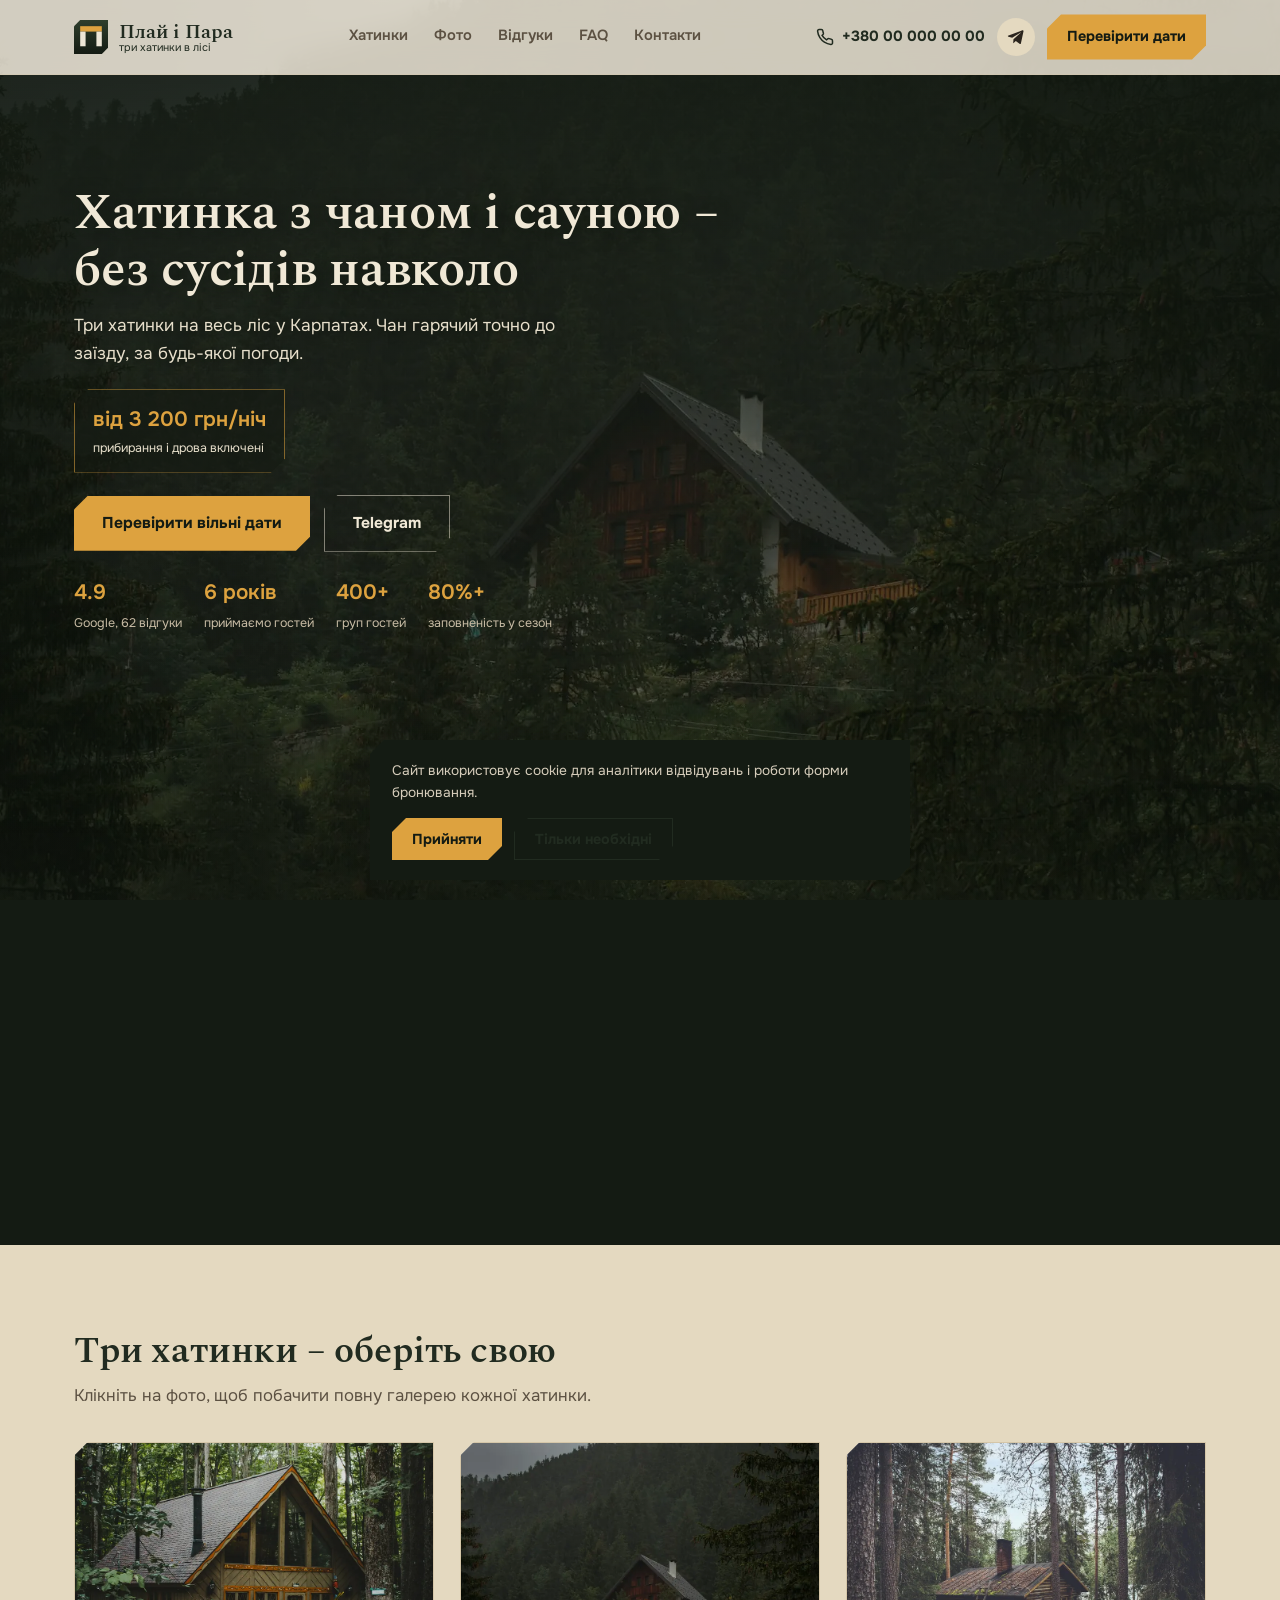
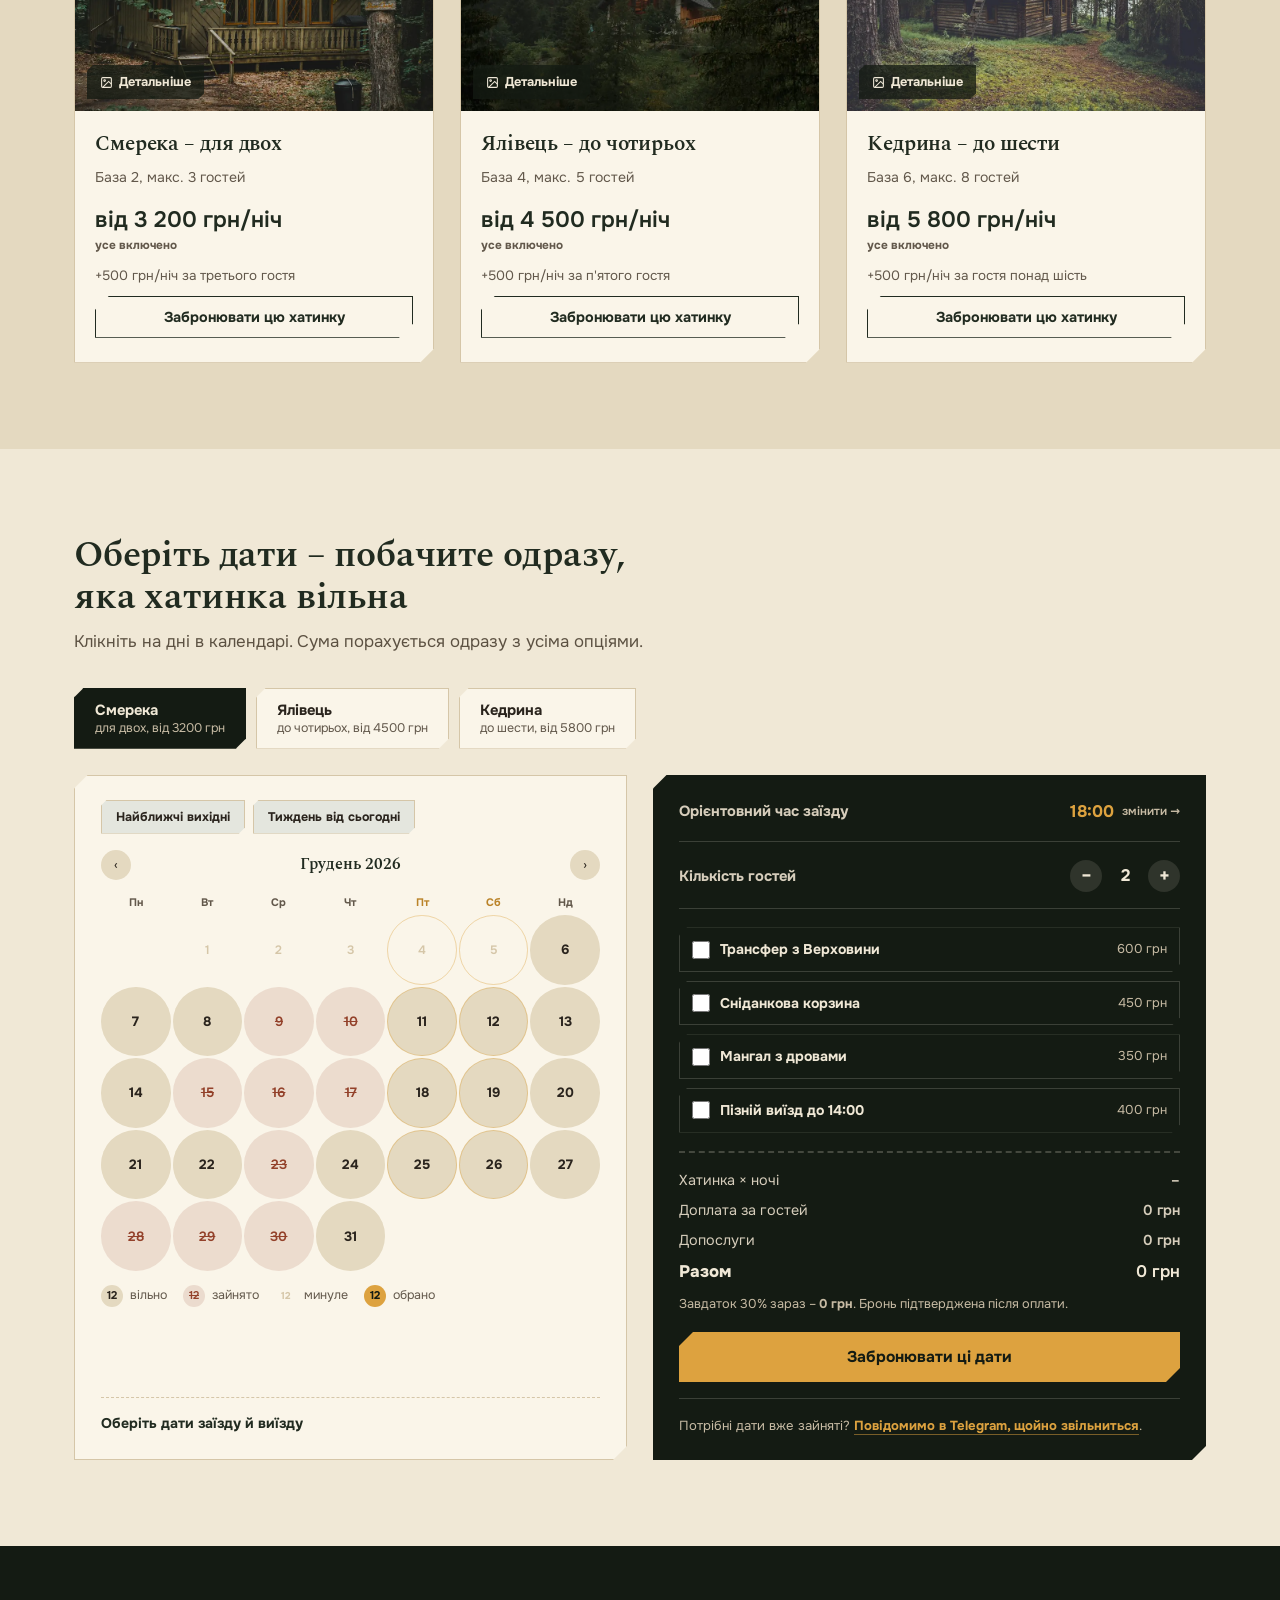
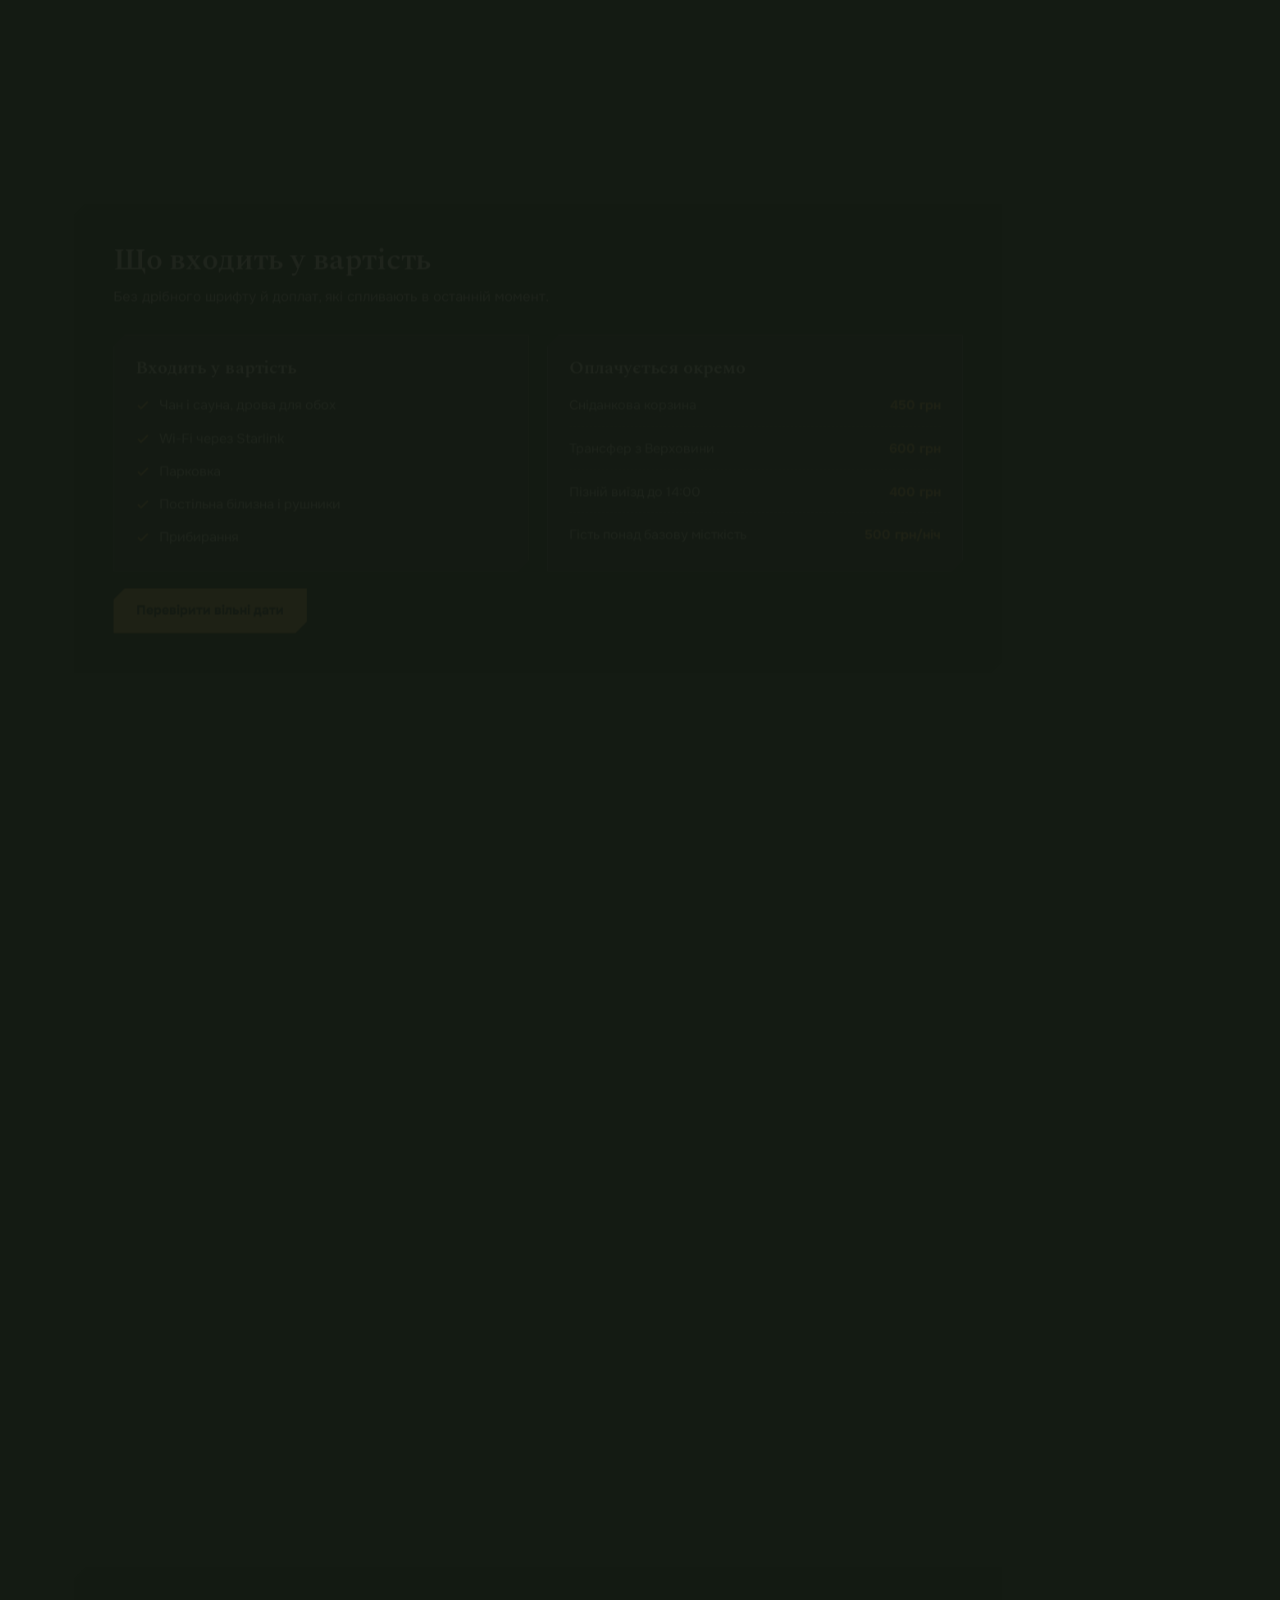
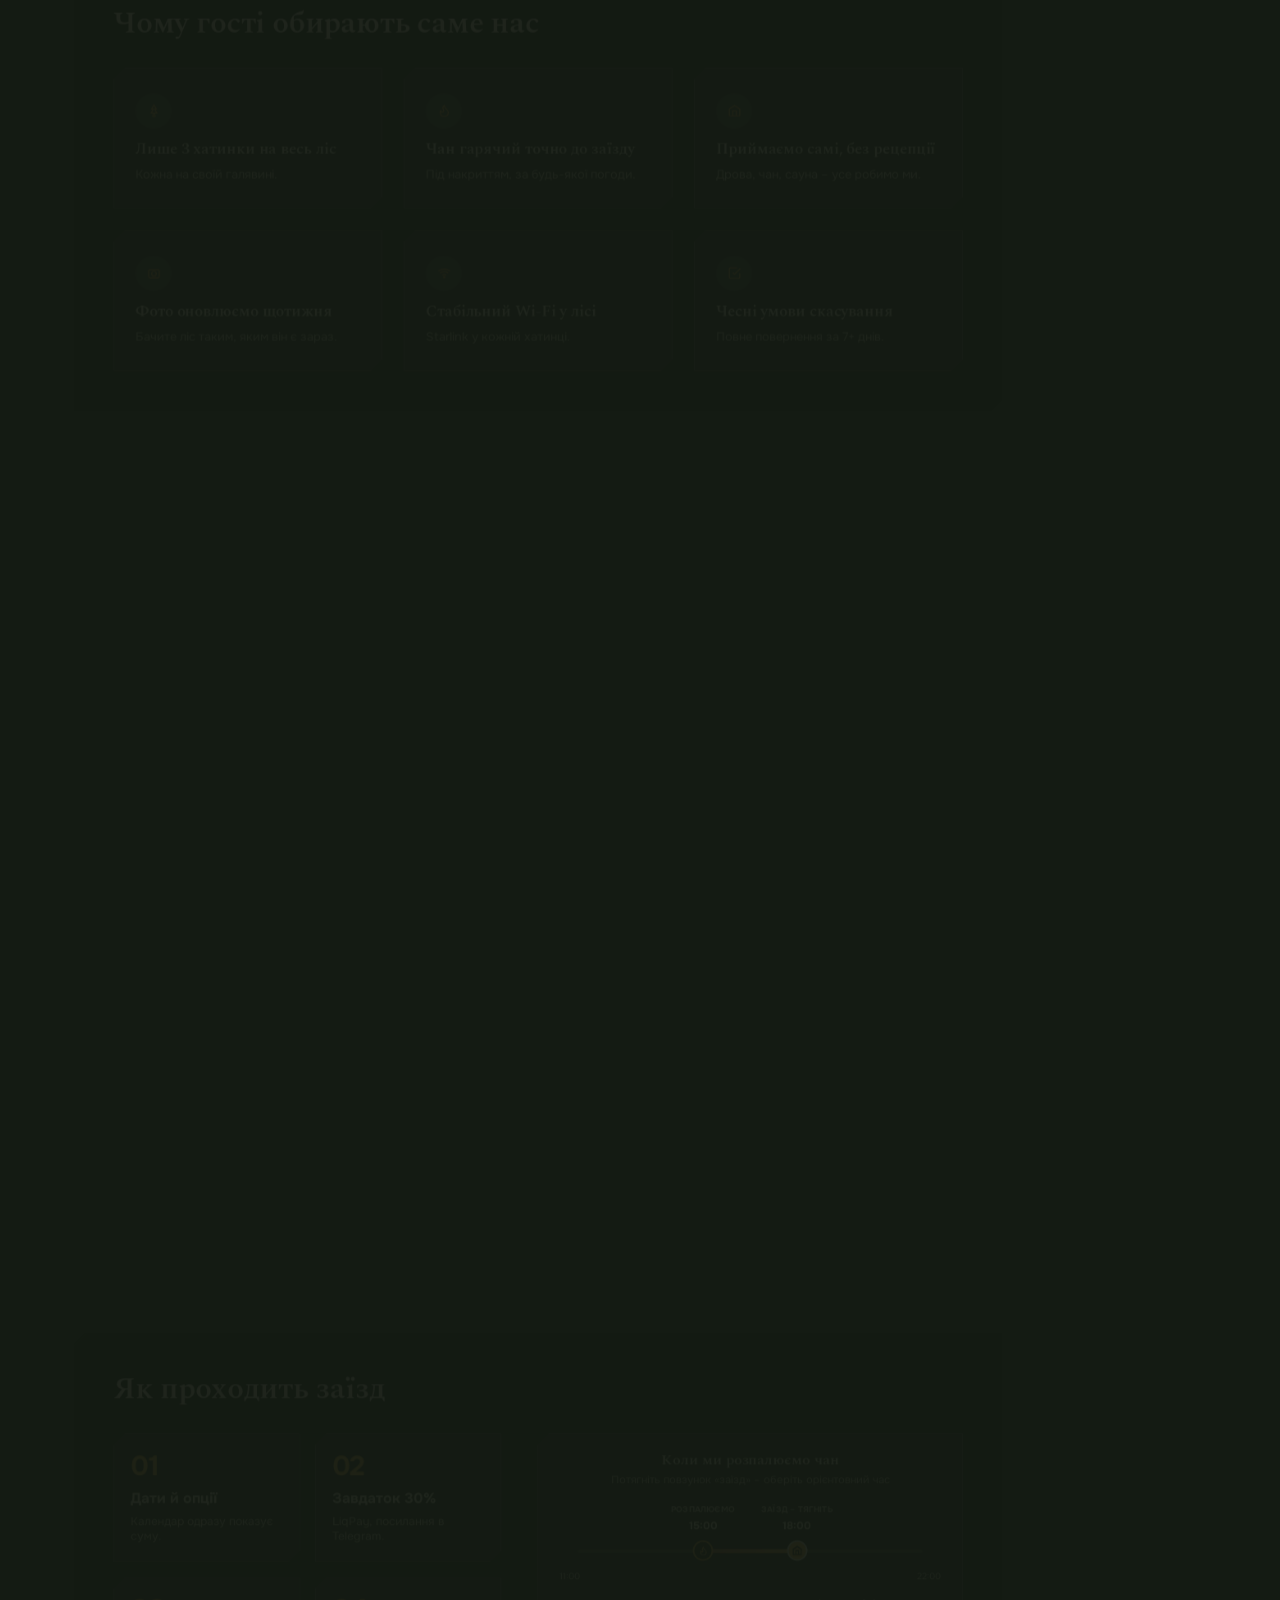
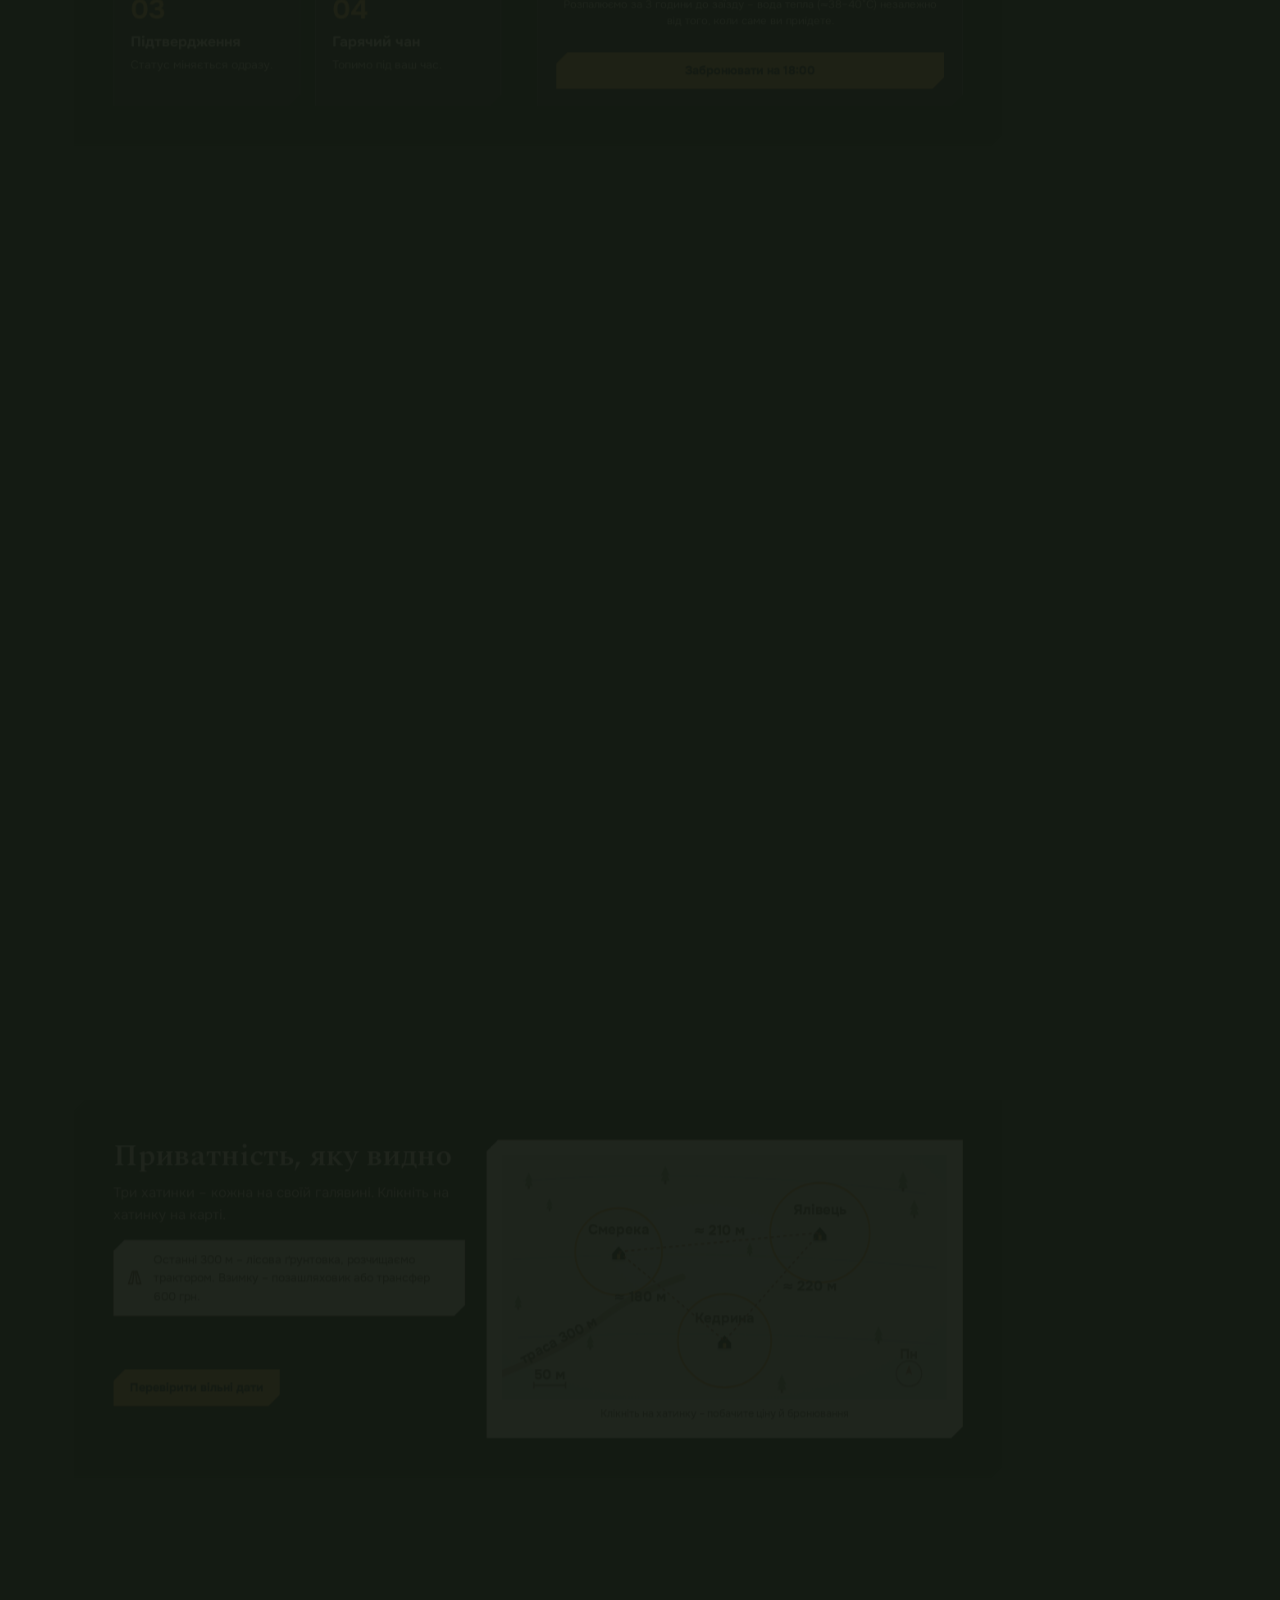
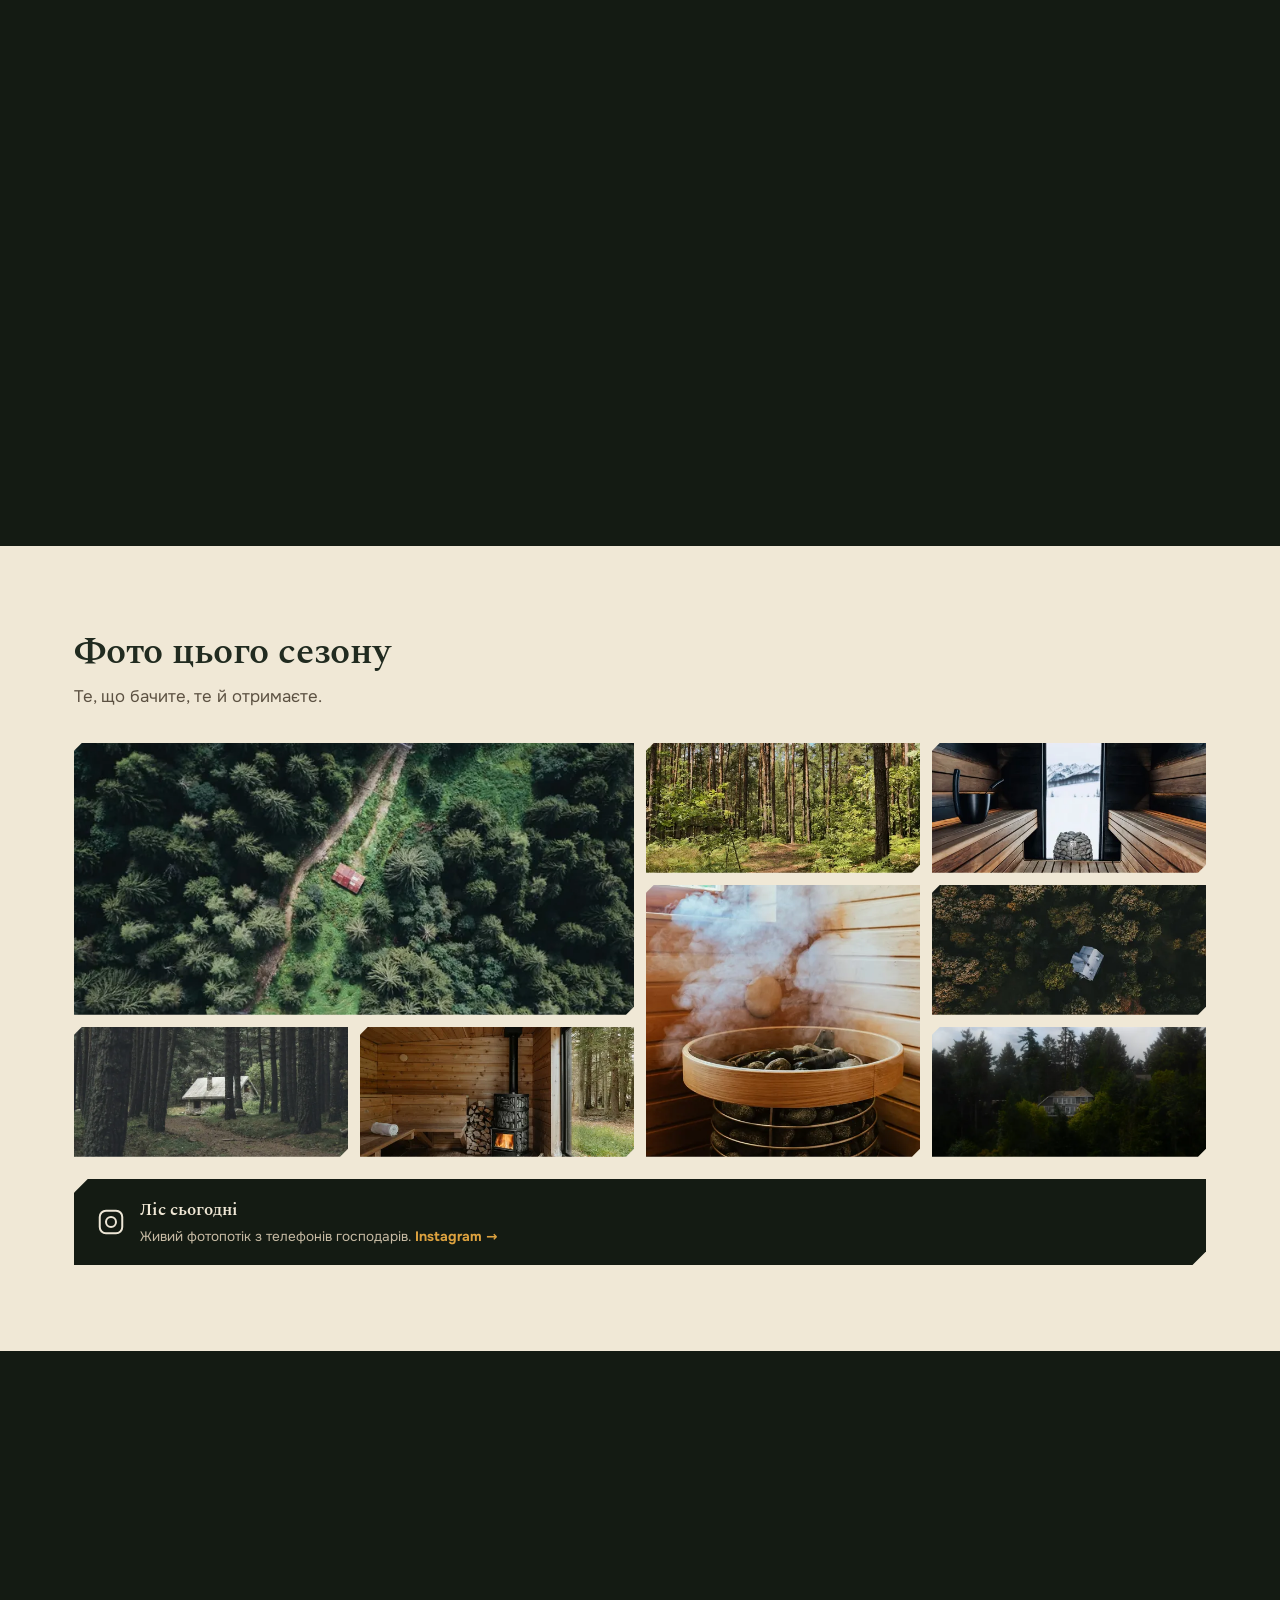
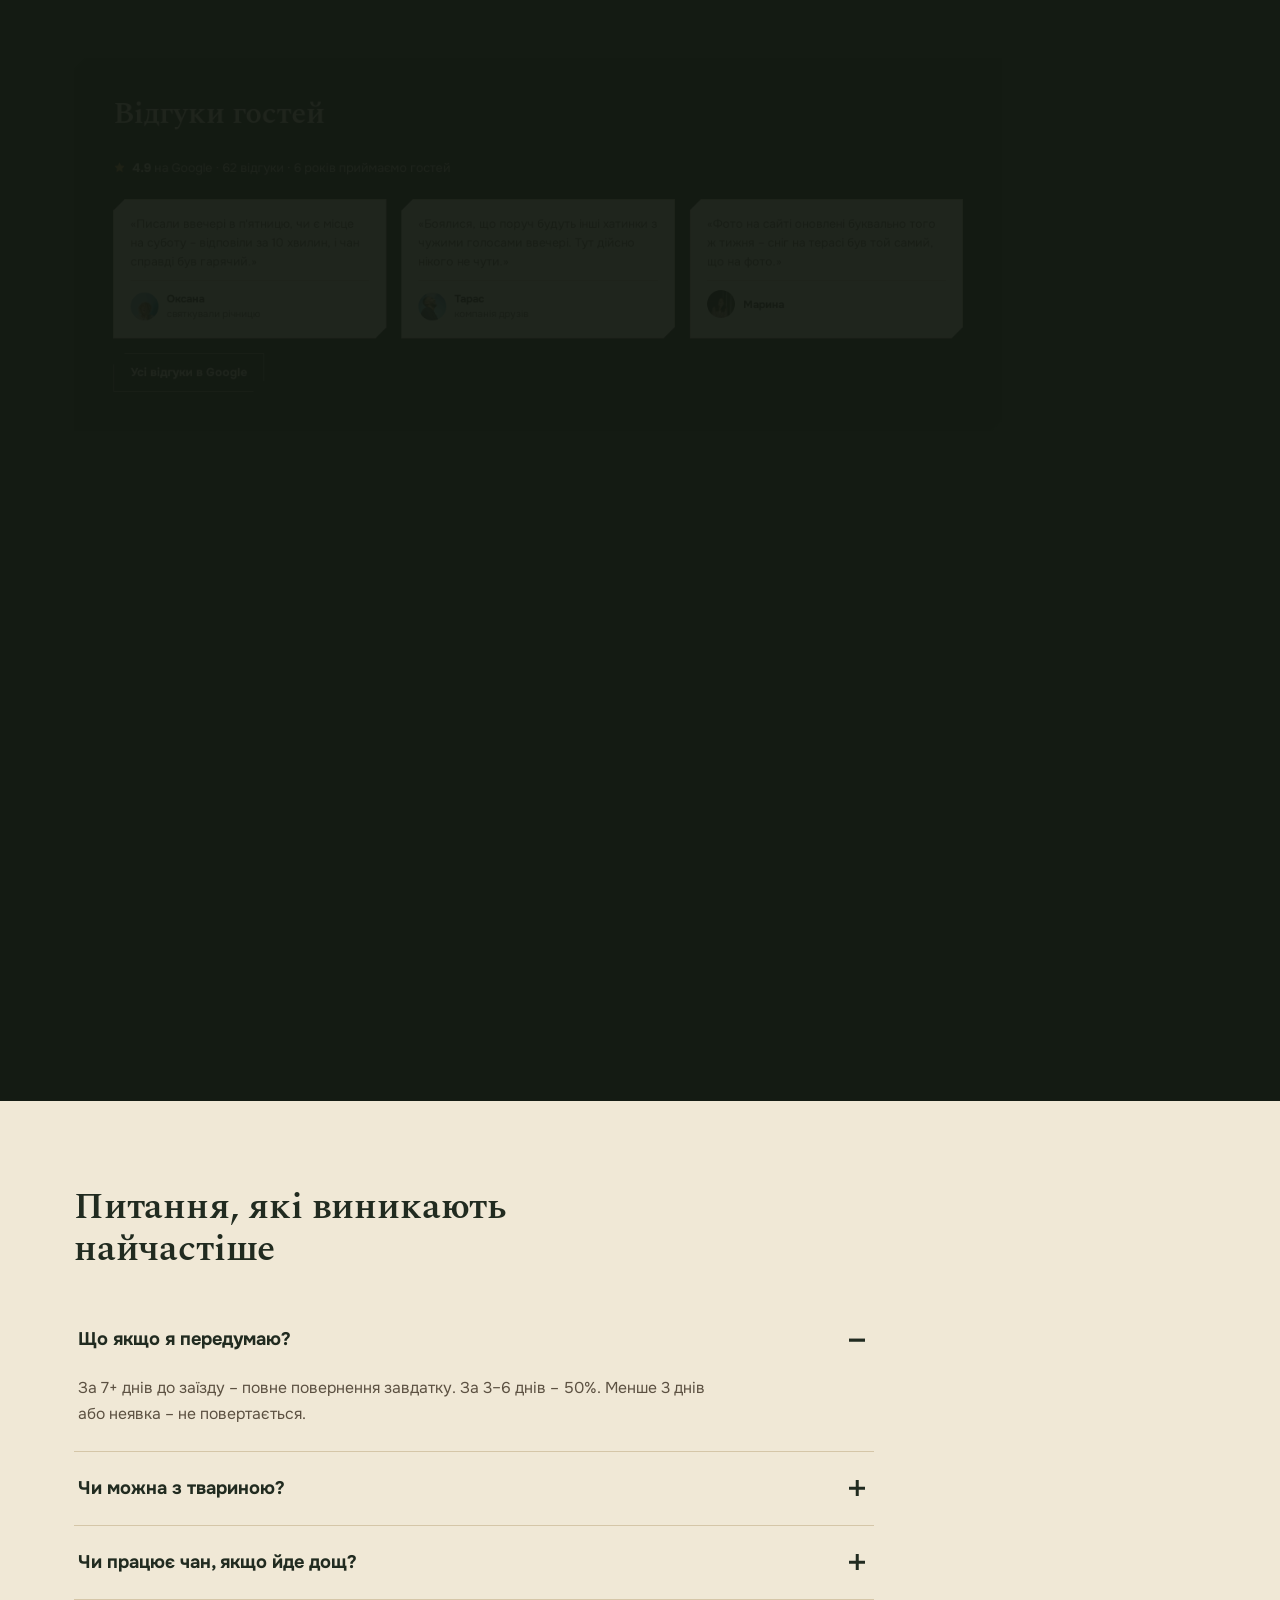
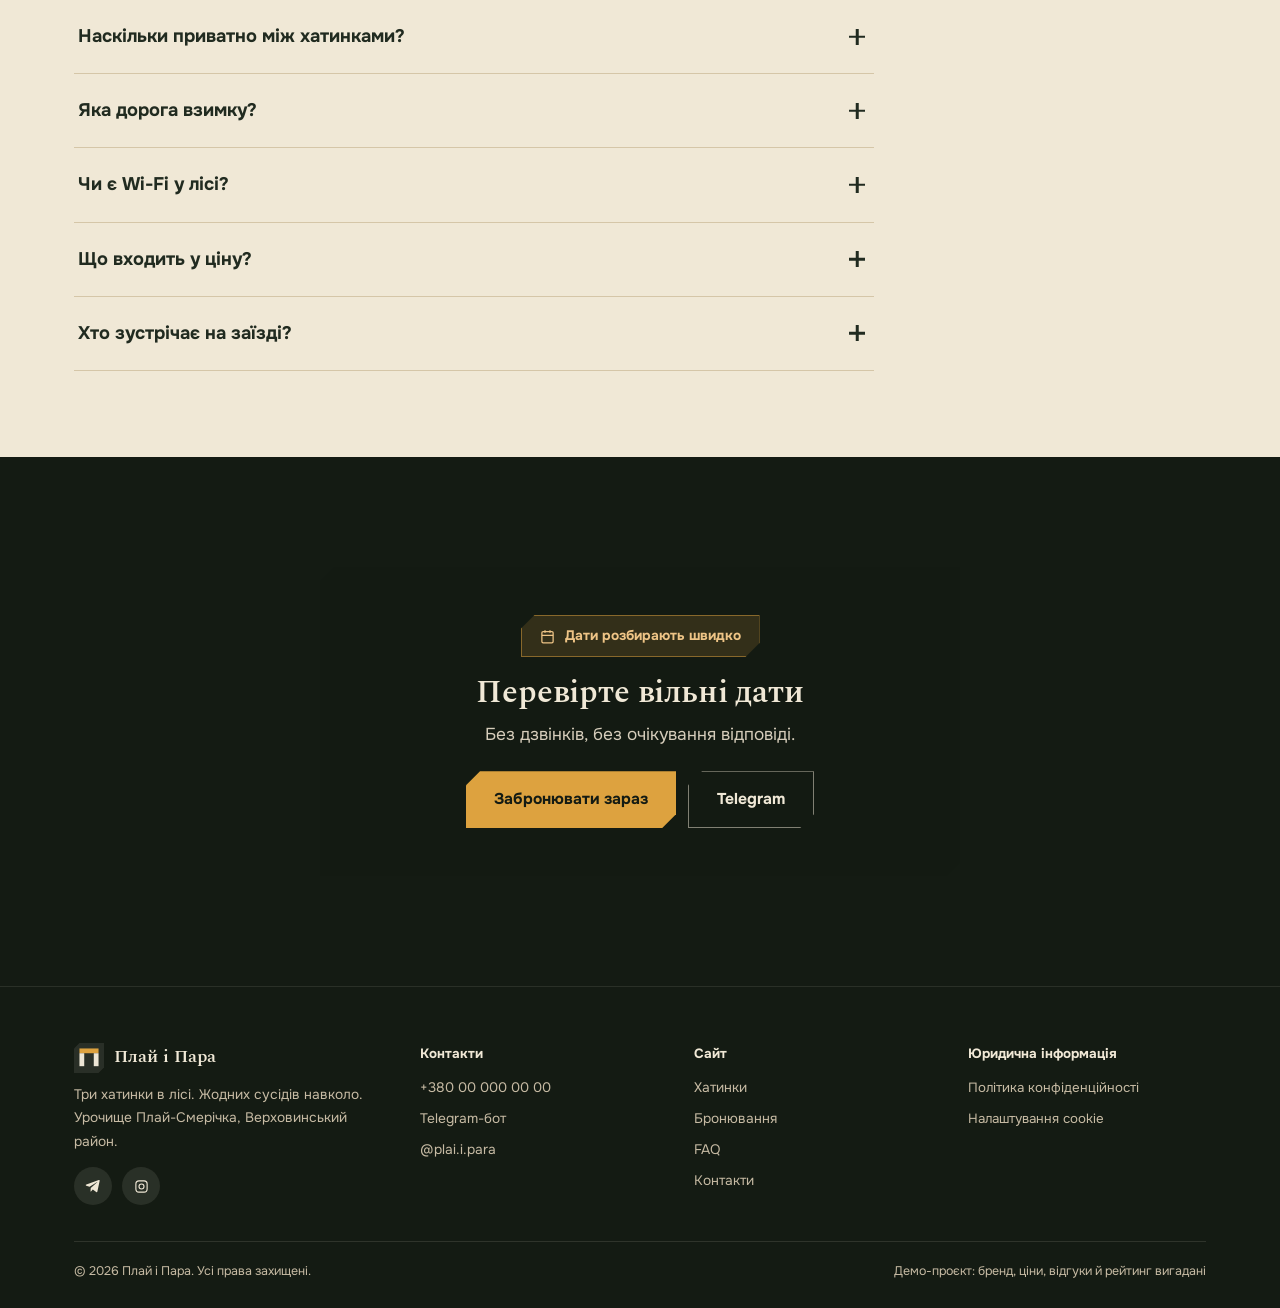
==== commit b5cc8901: "Replace Karla and Space Grotesk with Onest (real Cyrillic support) Karla and Space Grotesk have no C" ====
--- a/index.html
+++ b/index.html
@@ -15,6 +15,7 @@
 {"@context":"https://schema.org","@type":"LodgingBusiness","name":"Плай і Пара","description":"Три хатинки з власним чаном і сауною в лісі, урочище Плай-Смерічка, Верховинський район","priceRange":"3200-5800 UAH","address":{"@type":"PostalAddress","addressLocality":"Верховинський район","addressRegion":"Івано-Франківська область","addressCountry":"UA"}}
 </script>
 <link rel="preload" href="fonts/spectral-normal-600-cyrillic.woff2" as="font" type="font/woff2" crossorigin>
+<link rel="preload" href="fonts/onest-cyrillic.woff2" as="font" type="font/woff2" crossorigin>
 <link rel="stylesheet" href="css/base.css">
 <style>
 @media (prefers-reduced-motion: reduce){html{scroll-behavior:auto}*{animation-duration:.001ms !important;transition-duration:.001ms !important}}
@@ -22,7 +23,7 @@
 ::-webkit-scrollbar-track{background:var(--dusk-deep)}
 ::-webkit-scrollbar-thumb{background:linear-gradient(180deg,var(--amber),var(--clay));border-radius:8px;border:2.5px solid var(--dusk-deep);box-shadow:inset 0 0 0 1px rgba(237,230,214,.15)}
 ::-webkit-scrollbar-thumb:hover{background:linear-gradient(180deg,#EEC486,var(--amber))}
-body{font-family:'Karla',sans-serif;background:var(--dusk-deep);color:var(--ink);line-height:1.6;font-size:1.05rem;-webkit-tap-highlight-color:transparent;overflow-x:hidden}
+body{font-family:'Onest',system-ui,sans-serif;background:var(--dusk-deep);color:var(--ink);line-height:1.6;font-size:1.05rem;-webkit-tap-highlight-color:transparent;overflow-x:hidden}
 img{max-width:100%;height:auto;display:block}
 a{color:inherit;text-decoration:none}
 button{font-family:inherit;cursor:pointer;border:none;background:none;color:inherit}
@@ -46,6 +47,8 @@
 .btn-ghost:hover{background:rgba(237,230,214,.12);border-color:var(--paper)}
 .btn-sm{padding:11px 20px;font-size:.9rem}
 @media(hover:none){.btn:hover{transform:none}}
+/* Onest трохи ширший за системний sans: на найвужчих екранах (≤360px) кнопки з довгим підписом не вилазять за картку */
+@media(max-width:360px){.btn{padding-inline:20px}.btn-sm{padding-inline:14px}}
 
 /* ===== ШАПКА ===== */
 header.site{position:sticky;top:0;z-index:100;background:rgba(237,230,214,.85);backdrop-filter:blur(14px) saturate(1.3);border-bottom:1px solid rgba(213,198,168,.4);transition:box-shadow .25s ease,background .25s ease}
@@ -170,8 +173,8 @@
 .booking-summary{background:var(--dusk-deep);color:var(--paper);padding:24px 26px;clip-path:polygon(var(--cut) 0,100% 0,100% calc(100% - var(--cut)),calc(100% - var(--cut)) 100%,0 100%,0 var(--cut));display:flex;flex-direction:column}
 .guest-field{display:flex;align-items:center;justify-content:space-between;margin-bottom:18px;padding-bottom:16px;border-bottom:1px solid rgba(237,230,214,.18)}
 .guest-field label{font-weight:700;font-size:.92rem;color:#D6CDBB}
-.arrival-link{font-family:'Space Grotesk',sans-serif;font-weight:700;font-size:1.05rem;color:var(--amber);display:flex;align-items:center;gap:8px}
-.arrival-link span{font-family:'Karla',sans-serif;font-weight:600;font-size:.74rem;color:#C7BBA4}
+.arrival-link{font-family:'Onest',system-ui,sans-serif;font-weight:700;font-size:1.05rem;color:var(--amber);display:flex;align-items:center;gap:8px}
+.arrival-link span{font-family:'Onest',system-ui,sans-serif;font-weight:600;font-size:.74rem;color:#C7BBA4}
 .arrival-link:hover span{color:var(--amber)}
 .stepper{display:flex;align-items:center;gap:14px}
 .stepper button{width:32px;height:32px;border-radius:50%;background:rgba(237,230,214,.12);font-size:1.15rem;font-weight:700;color:var(--paper)}
@@ -187,7 +190,7 @@
 .total-box{border-top:2px dashed rgba(237,230,214,.22);padding-top:16px;margin-top:auto}
 .total-row{display:flex;justify-content:space-between;align-items:baseline;margin-bottom:7px;font-size:.9rem;color:#D6CDBB}
 .total-row.final{font-size:1.05rem;font-weight:800;color:var(--paper)}
-.total-row span:last-child{font-family:'Space Grotesk',sans-serif;font-weight:600}
+.total-row span:last-child{font-family:'Onest',system-ui,sans-serif;font-weight:600}
 .deposit-note{font-size:.8rem;color:#C7BBA4;margin-top:8px;margin-bottom:18px}
 .booking-summary .btn{width:100%}
 .form-msg{margin-top:12px;font-size:.86rem;padding:11px 13px;display:none;clip-path:polygon(8px 0,100% 0,100% calc(100% - 8px),calc(100% - 8px) 100%,0 100%,0 8px)}
@@ -206,8 +209,8 @@
 .cabin-photo .view-tag{position:absolute;bottom:12px;left:12px;background:rgba(20,27,19,.76);color:var(--paper);padding:7px 13px;font-size:.8rem;font-weight:700;display:flex;align-items:center;gap:6px;clip-path:polygon(6px 0,100% 0,100% calc(100% - 6px),calc(100% - 6px) 100%,0 100%,0 6px)}
 .cabin-body{padding:22px 20px 24px;display:flex;flex-direction:column;gap:9px;flex:1}
 .cabin-meta{font-size:.88rem;color:var(--ink-faint)}
-.cabin-price{font-family:'Space Grotesk',sans-serif;font-size:1.4rem;font-weight:600;color:var(--dusk);margin-top:4px}
-.cabin-price small{font-family:'Karla',sans-serif;font-size:.74rem;font-weight:700;color:var(--ink-faint);display:block}
+.cabin-price{font-family:'Onest',system-ui,sans-serif;font-size:1.4rem;font-weight:600;color:var(--dusk);margin-top:4px}
+.cabin-price small{font-family:'Onest',system-ui,sans-serif;font-size:.74rem;font-weight:700;color:var(--ink-faint);display:block}
 .cabin-extra{font-size:.84rem;color:var(--ink-faint)}
 .cabin-body .btn{margin-top:auto}
 
@@ -220,7 +223,7 @@
 .incl-yes li{display:flex;align-items:center;gap:11px;font-size:1.02rem;color:#D6CDBB}
 .incl-no li{display:flex;justify-content:space-between;align-items:baseline;gap:12px;font-size:1rem;color:#D6CDBB;padding-bottom:12px;border-bottom:1px dashed rgba(237,230,214,.2)}
 .incl-no li:last-child{border-bottom:none;padding-bottom:0}
-.incl-no li b{font-family:'Space Grotesk',sans-serif;color:var(--amber);font-weight:700;white-space:nowrap}
+.incl-no li b{font-family:'Onest',system-ui,sans-serif;color:var(--amber);font-weight:700;white-space:nowrap}
 
 /* ===== ЧОМУ МИ (картки) ===== */
 .why-cards-grid{display:grid;grid-template-columns:repeat(3,1fr);gap:26px}
@@ -236,7 +239,7 @@
 /* minmax(0,1fr): колонки завжди рівні. З «1fr 1fr» (= minmax(auto,1fr)) довге слово («Підтвердження») розтягувало ліву колонку й виштовхувало праву за межі картки */
 .steps-v2{display:grid;grid-template-columns:repeat(2,minmax(0,1fr));grid-auto-rows:1fr;gap:18px;flex:1}
 .step-v2{min-width:0;background:rgba(237,230,214,.07);border:1px solid rgba(237,230,214,.18);padding:22px 20px;clip-path:polygon(var(--cut) 0,100% 0,100% calc(100% - var(--cut)),calc(100% - var(--cut)) 100%,0 100%,0 var(--cut))}
-.step-v2 .num{font-family:'Space Grotesk',sans-serif;font-size:2.1rem;font-weight:700;color:var(--amber);line-height:1;margin-bottom:8px}
+.step-v2 .num{font-family:'Onest',system-ui,sans-serif;font-size:2.1rem;font-weight:700;color:var(--amber);line-height:1;margin-bottom:8px}
 .step-v2 b{display:block;font-size:1.1rem;margin-bottom:5px;overflow-wrap:anywhere;hyphens:auto}
 .step-v2 p{font-size:.88rem;color:#D6CDBB;line-height:1.3;overflow-wrap:anywhere}
 @media(max-width:760px){
@@ -263,8 +266,8 @@
 .wt-arrival{cursor:pointer}
 .wt-arrival:hover .ic,.wt-arrival:hover{filter:brightness(1.1)}
 .wt-label{position:absolute;bottom:150%;left:50%;transform:translateX(-50%);display:flex;flex-direction:column;align-items:center;gap:1px;white-space:nowrap}
-.wt-label b{font-family:'Karla',sans-serif;font-size:.62rem;font-weight:700;color:#D6CDBB;text-transform:uppercase;letter-spacing:.02em}
-.wt-label span{font-family:'Space Grotesk',sans-serif;font-size:.82rem;font-weight:700;color:var(--paper)}
+.wt-label b{font-family:'Onest',system-ui,sans-serif;font-size:.62rem;font-weight:700;color:#D6CDBB;text-transform:uppercase;letter-spacing:.02em}
+.wt-label span{font-family:'Onest',system-ui,sans-serif;font-size:.82rem;font-weight:700;color:var(--paper)}
 .wt-window{position:absolute;top:0;height:100%;background:linear-gradient(90deg,var(--clay),var(--amber));border-radius:4px;transition:left .3s ease,width .3s ease;pointer-events:none}
 .wt-marker{position:absolute;top:50%;left:0;transform:translate(-50%,-50%);width:25px;height:25px;border-radius:50%;background:var(--dusk-deep);border:2.5px solid var(--amber);display:flex;align-items:center;justify-content:center;color:var(--amber);transition:left .3s ease;pointer-events:none}
 .wt-arrival{background:var(--amber);border-color:var(--paper);color:var(--dusk-deep)}
@@ -291,7 +294,7 @@
 .ripple.r3{animation-delay:3s}
 @keyframes ripple{0%{opacity:.55;transform:scale(.35)}70%{opacity:0}100%{opacity:0;transform:scale(1)}}
 .cabin-dot{cursor:pointer}
-.dist-label{font-size:13px;fill:var(--ink-soft);font-family:'Karla',sans-serif;font-weight:700}
+.dist-label{font-size:13px;fill:var(--ink-soft);font-family:'Onest',system-ui,sans-serif;font-weight:700}
 .map-popup{position:absolute;display:none;background:var(--dusk-deep);color:var(--paper);padding:12px 16px;z-index:20;min-width:150px;clip-path:polygon(8px 0,100% 0,100% calc(100% - 8px),calc(100% - 8px) 100%,0 100%,0 8px);box-shadow:0 14px 30px -12px rgba(0,0,0,.5)}
 .map-popup.show{display:block}
 .map-popup b{display:block;font-family:'Spectral',serif;font-size:1rem;margin-bottom:2px}
@@ -330,11 +333,11 @@
 /* ===== ВІДГУКИ ===== */
 .hero-stats{display:flex;gap:22px;flex-wrap:wrap;margin-top:24px}
 @media(max-width:480px){.hero-stats{display:grid;grid-template-columns:1fr 1fr;gap:16px 20px}}
-.hero-stats .stat b{font-family:'Space Grotesk',sans-serif;font-size:1.3rem;font-weight:600;color:var(--amber);display:block}
+.hero-stats .stat b{font-family:'Onest',system-ui,sans-serif;font-size:1.3rem;font-weight:600;color:var(--amber);display:block}
 .hero-stats .stat span{font-size:.78rem;color:#C7BBA4}
 .reviews-trust{display:flex;align-items:center;gap:8px;margin-bottom:26px;font-size:.94rem;color:#D6CDBB}
 .reviews-trust b{color:var(--paper)}
-.stat b{font-family:'Space Grotesk',sans-serif;font-size:1.7rem;font-weight:600;color:var(--amber);display:block}
+.stat b{font-family:'Onest',system-ui,sans-serif;font-size:1.7rem;font-weight:600;color:var(--amber);display:block}
 .stat span{font-size:.8rem;color:#D6CDBB}
 .reviews-cards{display:grid;grid-template-columns:repeat(3,1fr);gap:18px}
 @media(max-width:860px){.reviews-cards{grid-template-columns:1fr;max-width:460px;margin:0 auto}}
@@ -457,7 +460,7 @@
         <h1>Хатинка з&nbsp;чаном і&nbsp;сауною&nbsp;– без&nbsp;сусідів навколо</h1>
         <p class="lede" style="color:#E7DFCB;margin-top:14px;max-width:46ch">Три хатинки на весь ліс у Карпатах. Чан гарячий точно до заїзду, за будь-якої погоди.</p>
         <div style="display:inline-flex;flex-direction:column;gap:2px;margin-top:22px;padding:13px 18px;background:rgba(20,27,19,.55);backdrop-filter:blur(2px);border:1px solid rgba(221,162,63,.55)" class="cut">
-          <b style="font-family:'Space Grotesk',sans-serif;font-size:1.3rem;color:var(--amber);font-weight:600">від 3 200&nbsp;грн/ніч</b>
+          <b style="font-family:'Onest',system-ui,sans-serif;font-size:1.3rem;color:var(--amber);font-weight:600">від 3 200&nbsp;грн/ніч</b>
           <small style="color:#E7DFCB;font-size:.78rem">прибирання і дрова включені</small>
         </div>
         <div style="display:flex;align-items:center;gap:14px;margin-top:22px;flex-wrap:wrap">
--- a/css/base.css
+++ b/css/base.css
@@ -1,12 +1,6 @@
-/* Шрифти Spectral, Space Grotesk, Karla (SIL OFL), самохостинг. Підмножини: cyrillic і latin. */
-@font-face{font-family:'Karla';font-style:normal;font-weight:400;font-display:swap;src:url('../fonts/karla-normal-400-latin.woff2') format('woff2');unicode-range:U+0000-00FF, U+0131, U+0152-0153, U+02BB-02BC, U+02C6, U+02DA, U+02DC, U+0304, U+0308, U+0329, U+2000-206F, U+20AC, U+2122, U+2191, U+2193, U+2212, U+2215, U+FEFF, U+FFFD}
-@font-face{font-family:'Karla';font-style:normal;font-weight:500;font-display:swap;src:url('../fonts/karla-normal-400-latin.woff2') format('woff2');unicode-range:U+0000-00FF, U+0131, U+0152-0153, U+02BB-02BC, U+02C6, U+02DA, U+02DC, U+0304, U+0308, U+0329, U+2000-206F, U+20AC, U+2122, U+2191, U+2193, U+2212, U+2215, U+FEFF, U+FFFD}
-@font-face{font-family:'Karla';font-style:normal;font-weight:600;font-display:swap;src:url('../fonts/karla-normal-400-latin.woff2') format('woff2');unicode-range:U+0000-00FF, U+0131, U+0152-0153, U+02BB-02BC, U+02C6, U+02DA, U+02DC, U+0304, U+0308, U+0329, U+2000-206F, U+20AC, U+2122, U+2191, U+2193, U+2212, U+2215, U+FEFF, U+FFFD}
-@font-face{font-family:'Karla';font-style:normal;font-weight:700;font-display:swap;src:url('../fonts/karla-normal-400-latin.woff2') format('woff2');unicode-range:U+0000-00FF, U+0131, U+0152-0153, U+02BB-02BC, U+02C6, U+02DA, U+02DC, U+0304, U+0308, U+0329, U+2000-206F, U+20AC, U+2122, U+2191, U+2193, U+2212, U+2215, U+FEFF, U+FFFD}
-@font-face{font-family:'Karla';font-style:normal;font-weight:800;font-display:swap;src:url('../fonts/karla-normal-400-latin.woff2') format('woff2');unicode-range:U+0000-00FF, U+0131, U+0152-0153, U+02BB-02BC, U+02C6, U+02DA, U+02DC, U+0304, U+0308, U+0329, U+2000-206F, U+20AC, U+2122, U+2191, U+2193, U+2212, U+2215, U+FEFF, U+FFFD}
-@font-face{font-family:'Space Grotesk';font-style:normal;font-weight:500;font-display:swap;src:url('../fonts/space-grotesk-normal-500-latin.woff2') format('woff2');unicode-range:U+0000-00FF, U+0131, U+0152-0153, U+02BB-02BC, U+02C6, U+02DA, U+02DC, U+0304, U+0308, U+0329, U+2000-206F, U+20AC, U+2122, U+2191, U+2193, U+2212, U+2215, U+FEFF, U+FFFD}
-@font-face{font-family:'Space Grotesk';font-style:normal;font-weight:600;font-display:swap;src:url('../fonts/space-grotesk-normal-500-latin.woff2') format('woff2');unicode-range:U+0000-00FF, U+0131, U+0152-0153, U+02BB-02BC, U+02C6, U+02DA, U+02DC, U+0304, U+0308, U+0329, U+2000-206F, U+20AC, U+2122, U+2191, U+2193, U+2212, U+2215, U+FEFF, U+FFFD}
-@font-face{font-family:'Space Grotesk';font-style:normal;font-weight:700;font-display:swap;src:url('../fonts/space-grotesk-normal-500-latin.woff2') format('woff2');unicode-range:U+0000-00FF, U+0131, U+0152-0153, U+02BB-02BC, U+02C6, U+02DA, U+02DC, U+0304, U+0308, U+0329, U+2000-206F, U+20AC, U+2122, U+2191, U+2193, U+2212, U+2215, U+FEFF, U+FFFD}
+/* Шрифти: Spectral (заголовки) і Onest (текст, інтерфейс, ціни) з кирилицею та латиницею, SIL OFL, самохостинг. Karla і Space Grotesk замінено: у них немає кирилиці. */
+@font-face{font-family:'Onest';font-style:normal;font-weight:400 800;font-display:swap;src:url('../fonts/onest-cyrillic.woff2') format('woff2');unicode-range:U+0301, U+0400-045F, U+0490-0491, U+04B0-04B1, U+2116}
+@font-face{font-family:'Onest';font-style:normal;font-weight:400 800;font-display:swap;src:url('../fonts/onest-latin.woff2') format('woff2');unicode-range:U+0000-00FF, U+0131, U+0152-0153, U+02BB-02BC, U+02C6, U+02DA, U+02DC, U+0304, U+0308, U+0329, U+2000-206F, U+20AC, U+2122, U+2191, U+2193, U+2212, U+2215, U+FEFF, U+FFFD}
 @font-face{font-family:'Spectral';font-style:italic;font-weight:400;font-display:swap;src:url('../fonts/spectral-italic-400-cyrillic.woff2') format('woff2');unicode-range:U+0301, U+0400-045F, U+0490-0491, U+04B0-04B1, U+2116}
 @font-face{font-family:'Spectral';font-style:italic;font-weight:400;font-display:swap;src:url('../fonts/spectral-italic-400-latin.woff2') format('woff2');unicode-range:U+0000-00FF, U+0131, U+0152-0153, U+02BB-02BC, U+02C6, U+02DA, U+02DC, U+0304, U+0308, U+0329, U+2000-206F, U+20AC, U+2122, U+2191, U+2193, U+2212, U+2215, U+FEFF, U+FFFD}
 @font-face{font-family:'Spectral';font-style:normal;font-weight:300;font-display:swap;src:url('../fonts/spectral-normal-300-cyrillic.woff2') format('woff2');unicode-range:U+0301, U+0400-045F, U+0490-0491, U+04B0-04B1, U+2116}
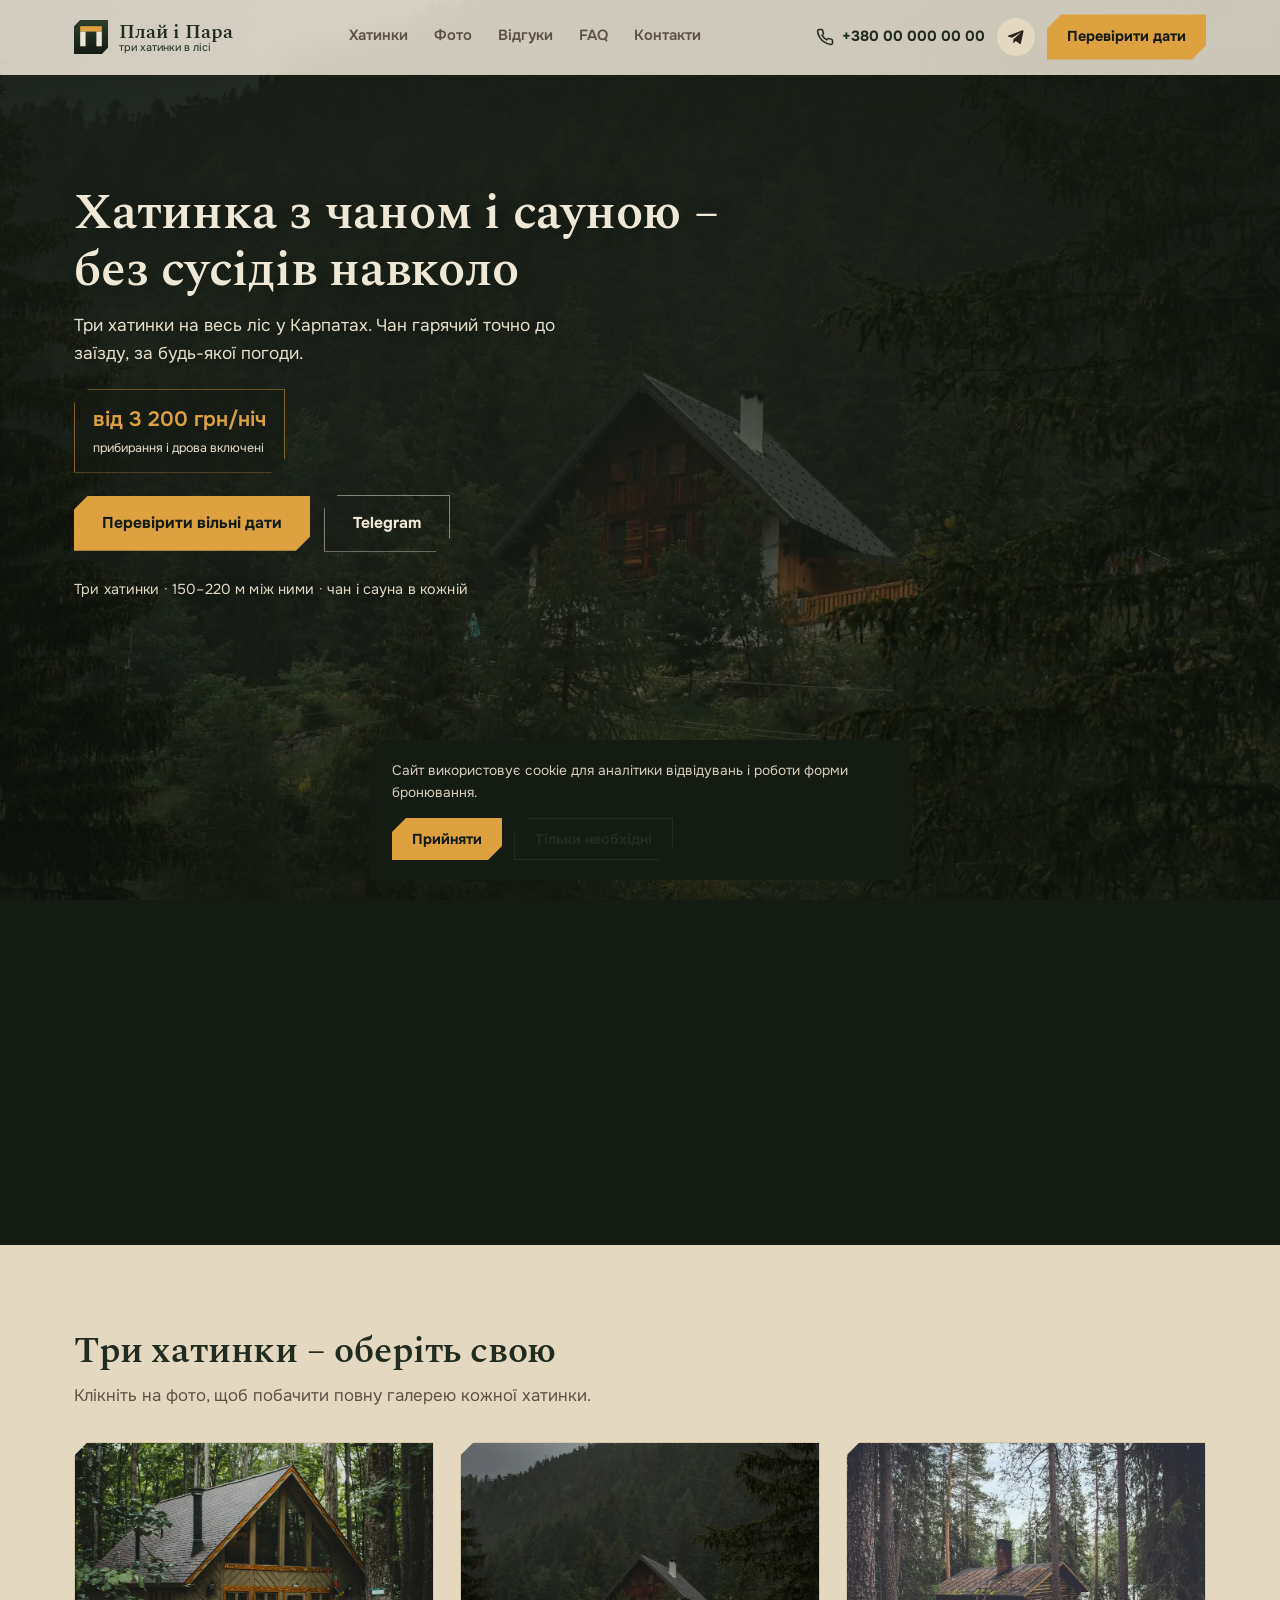
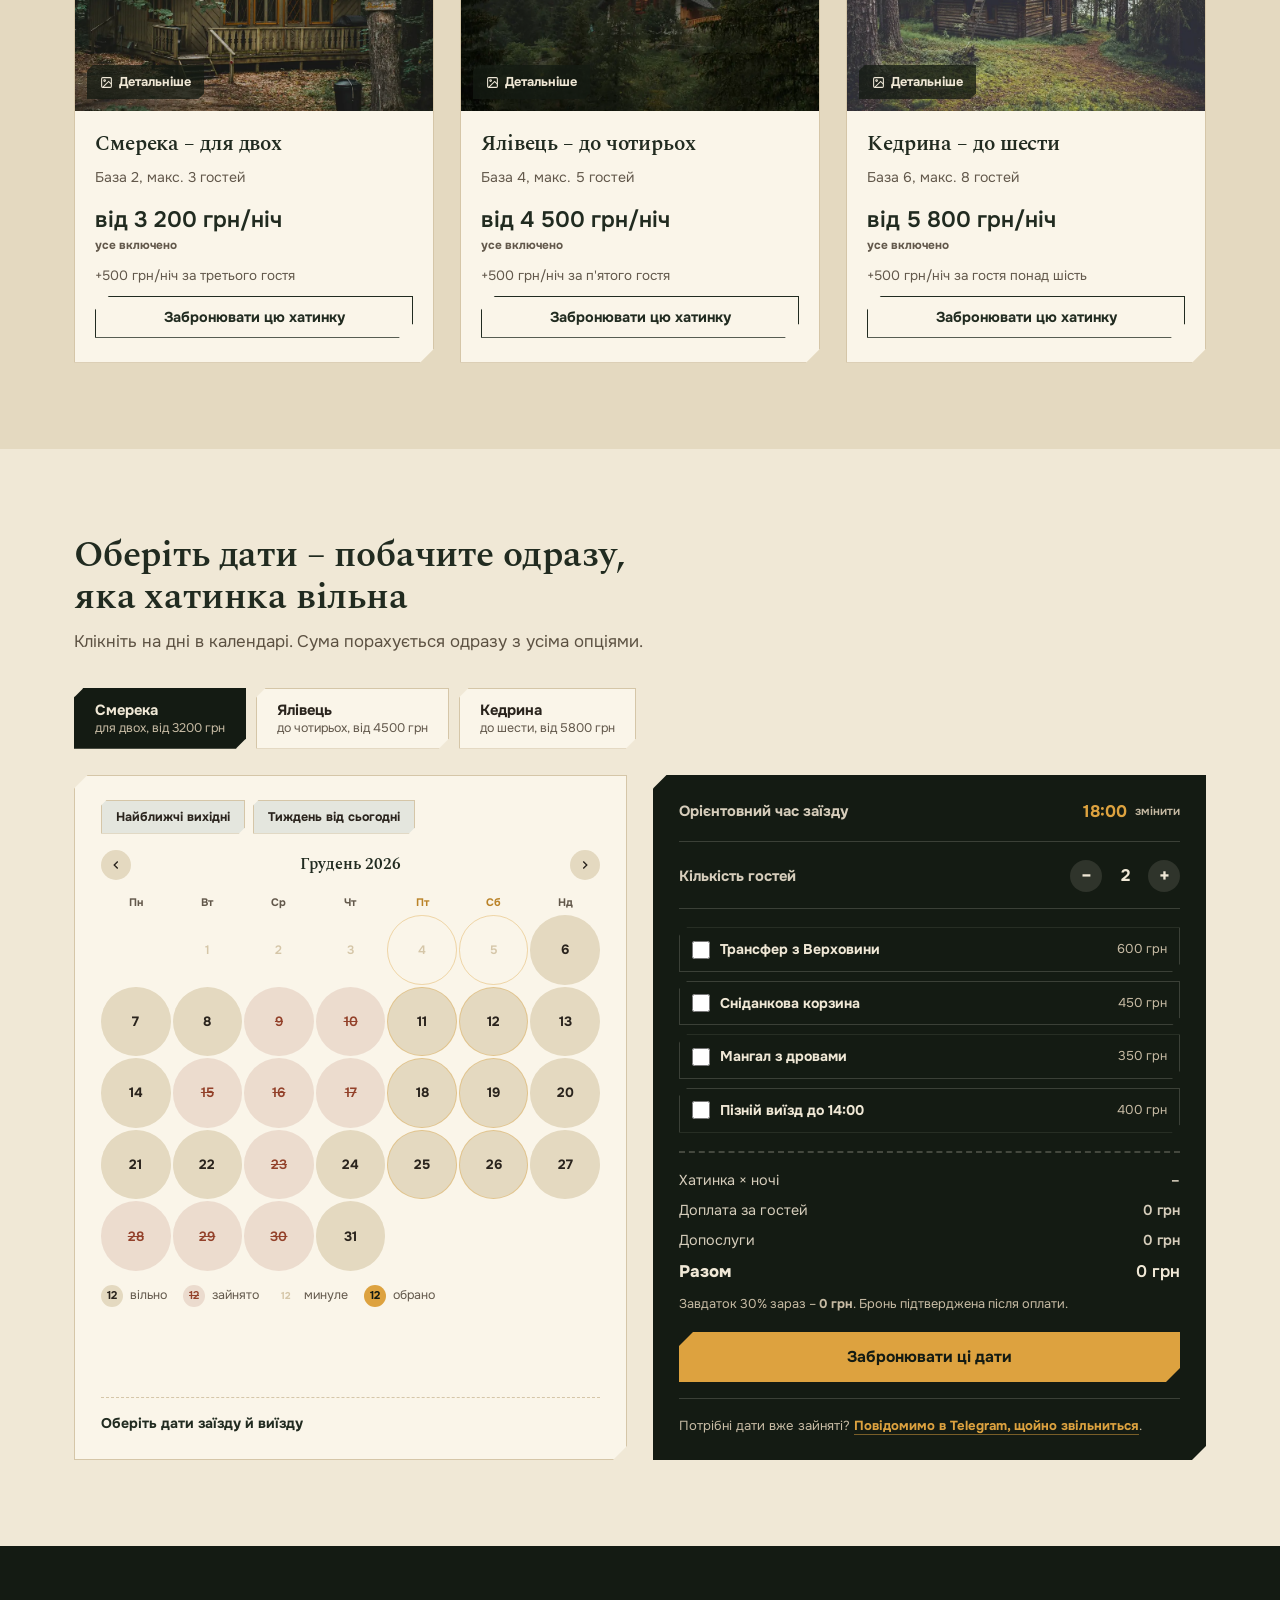
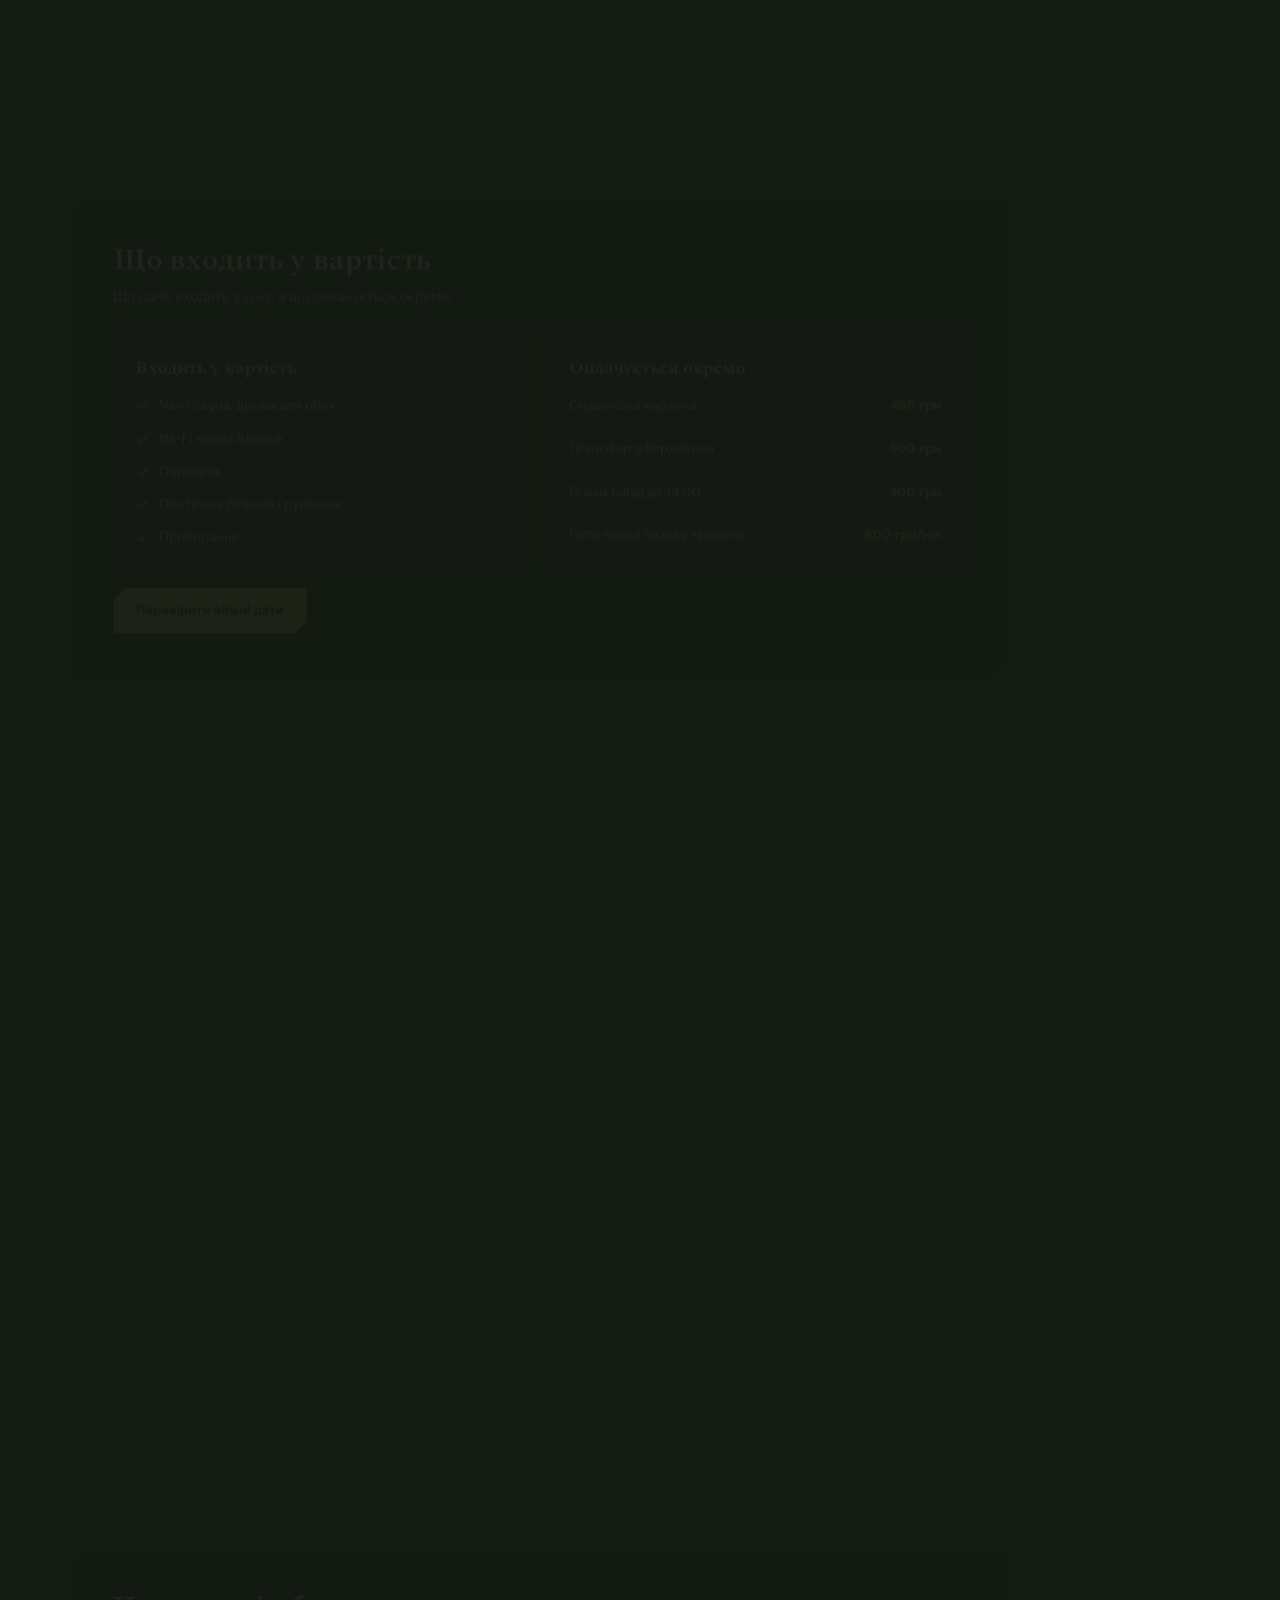
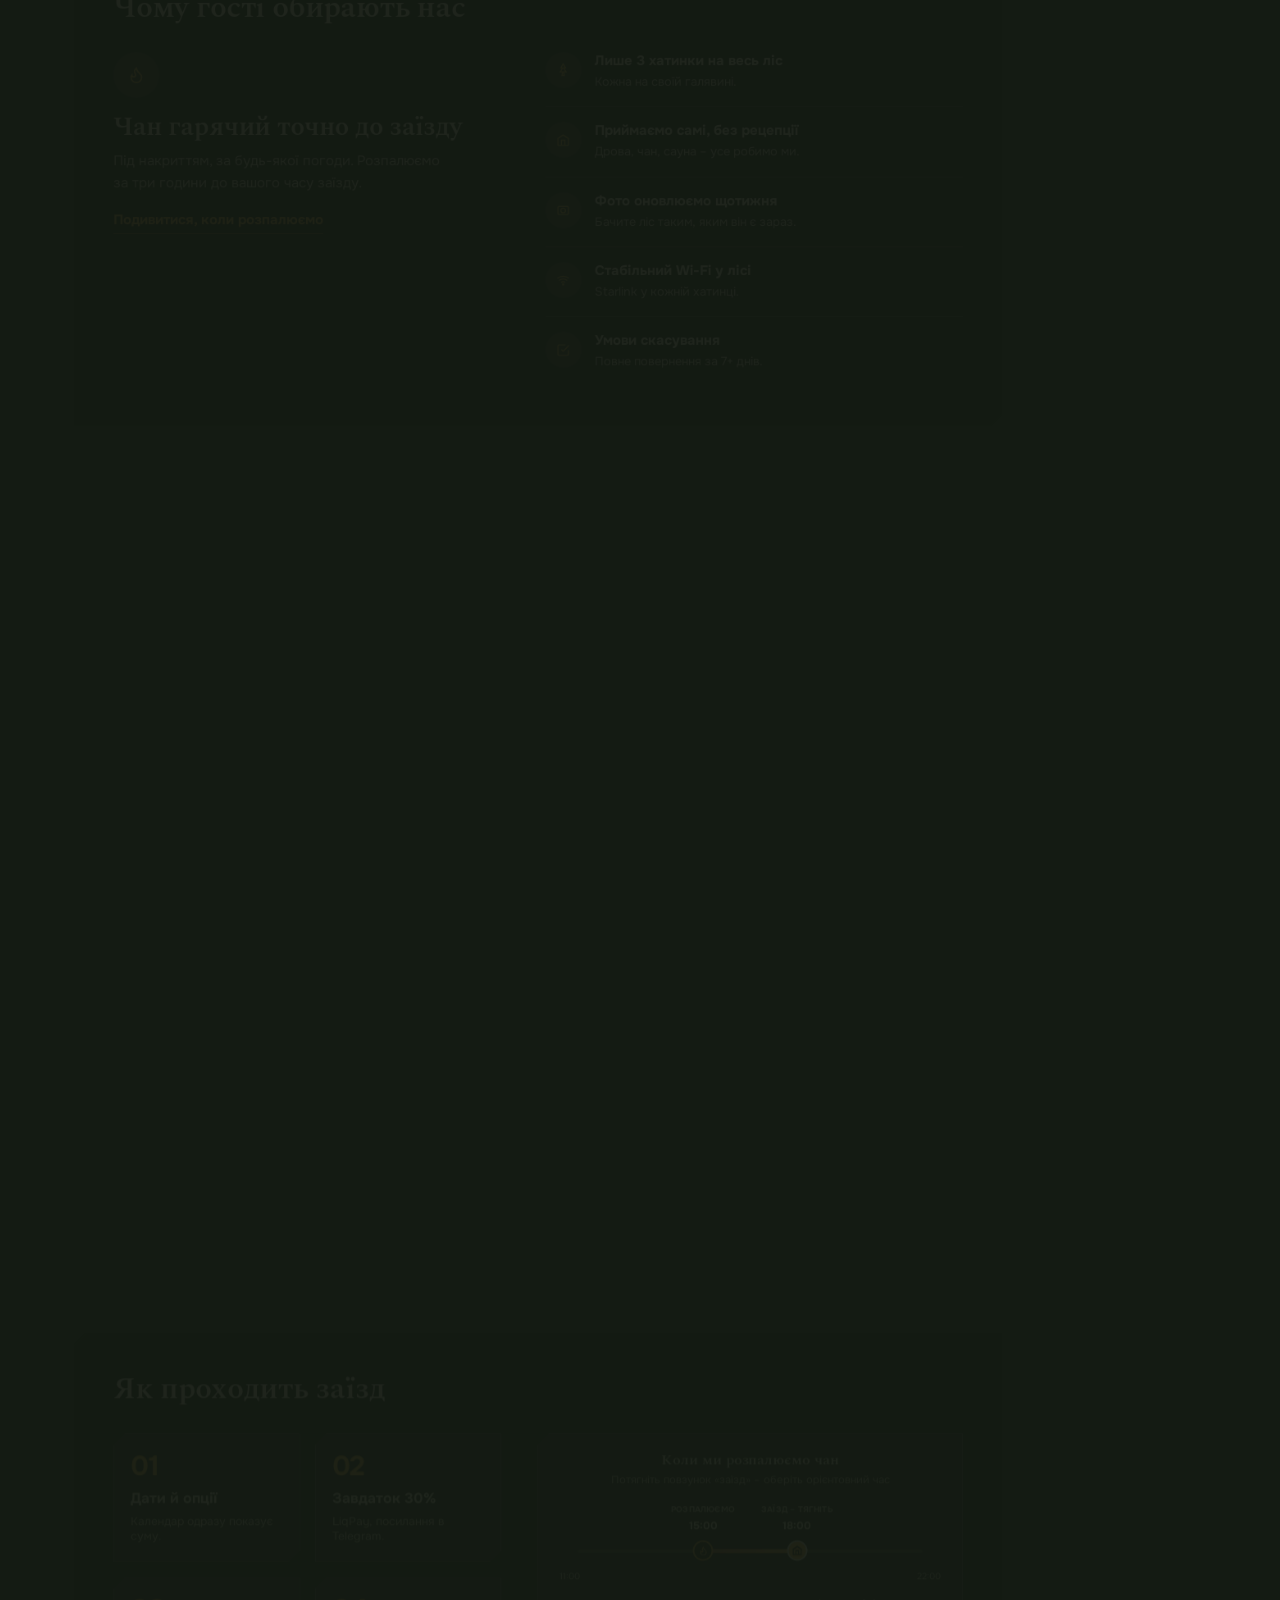
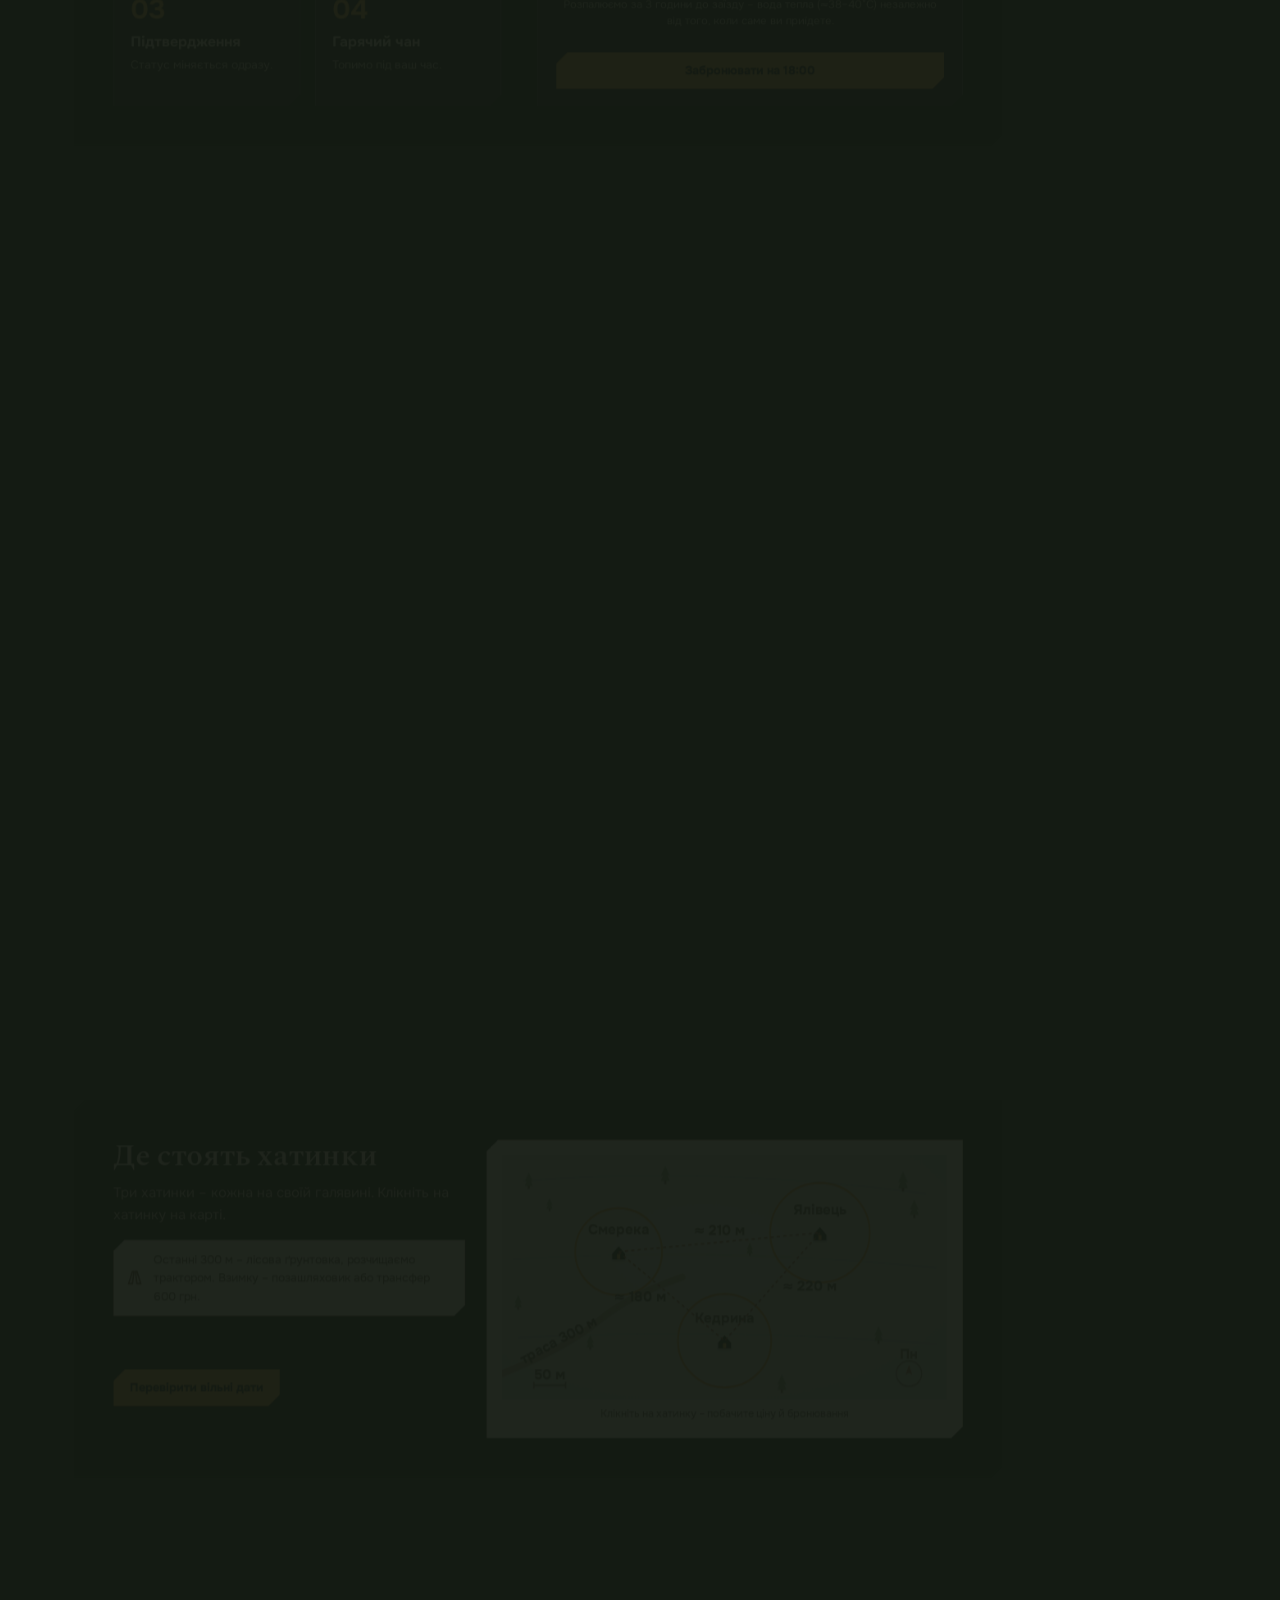
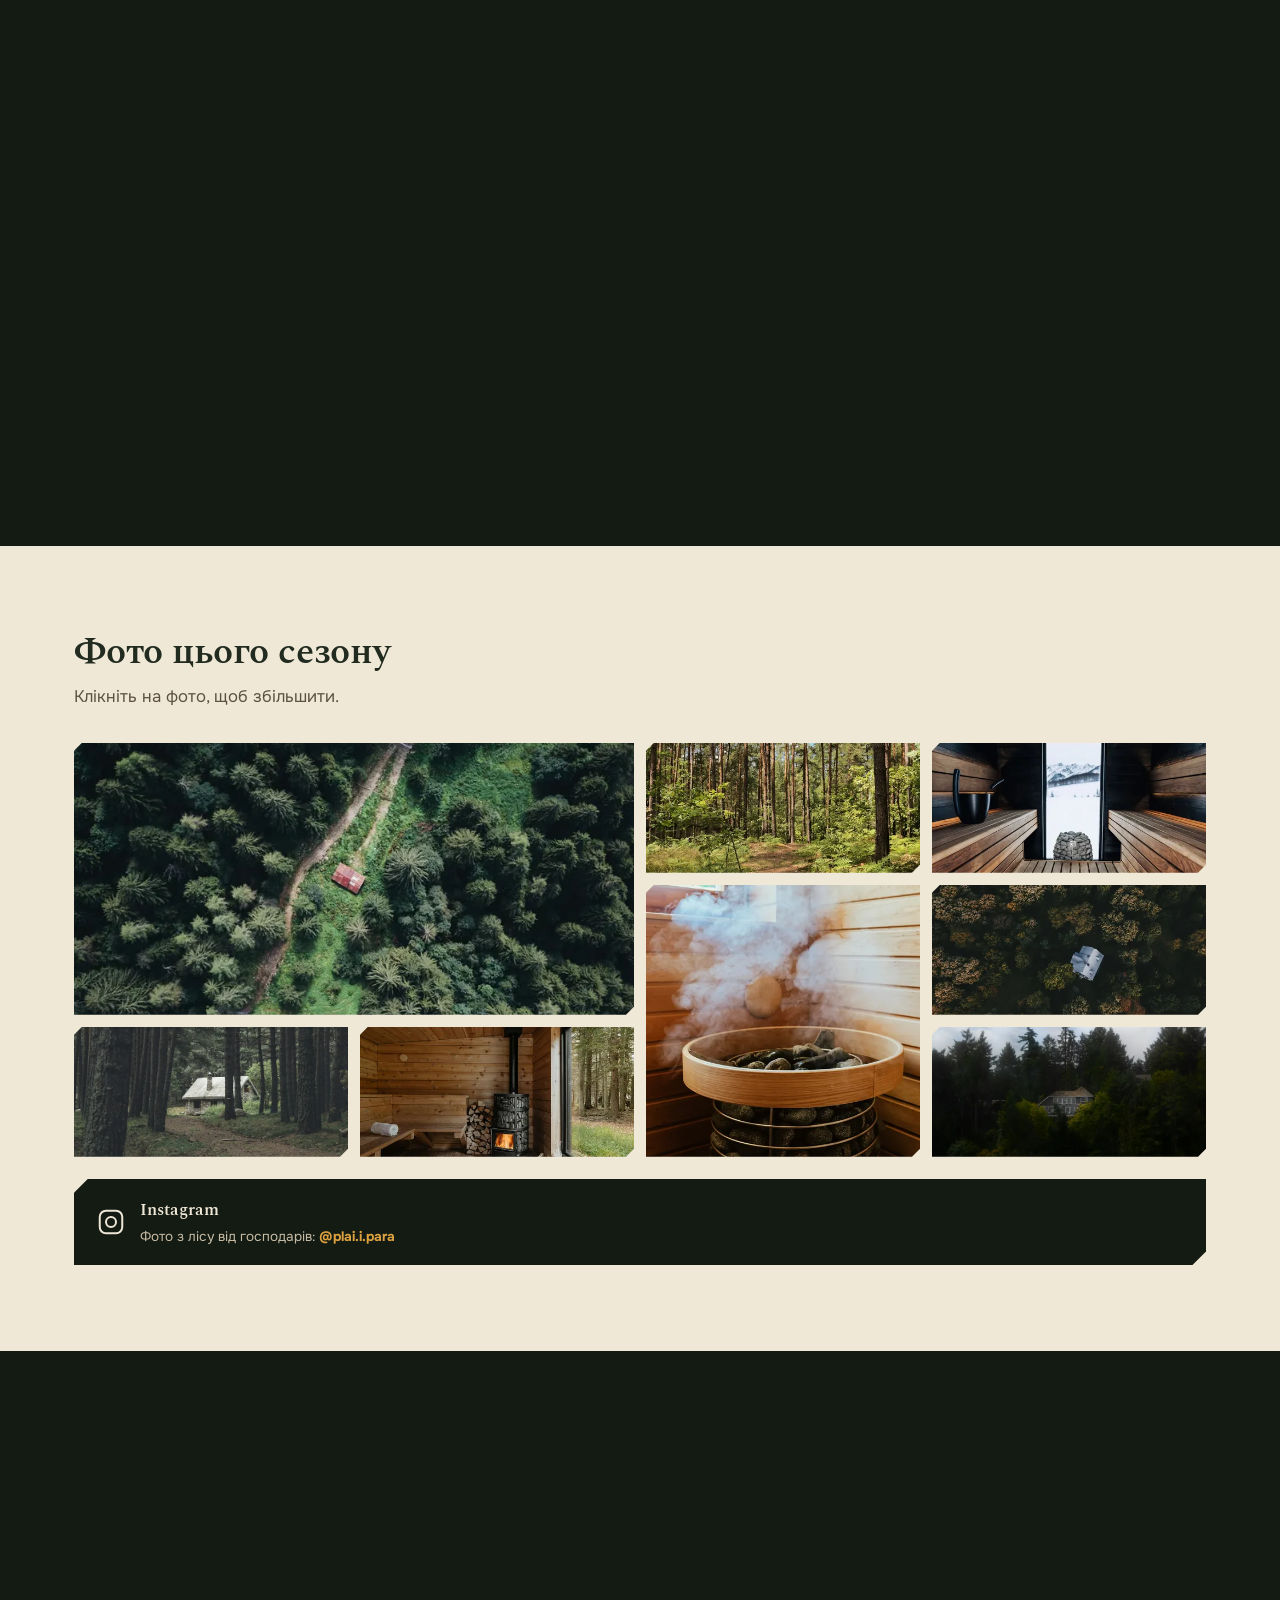
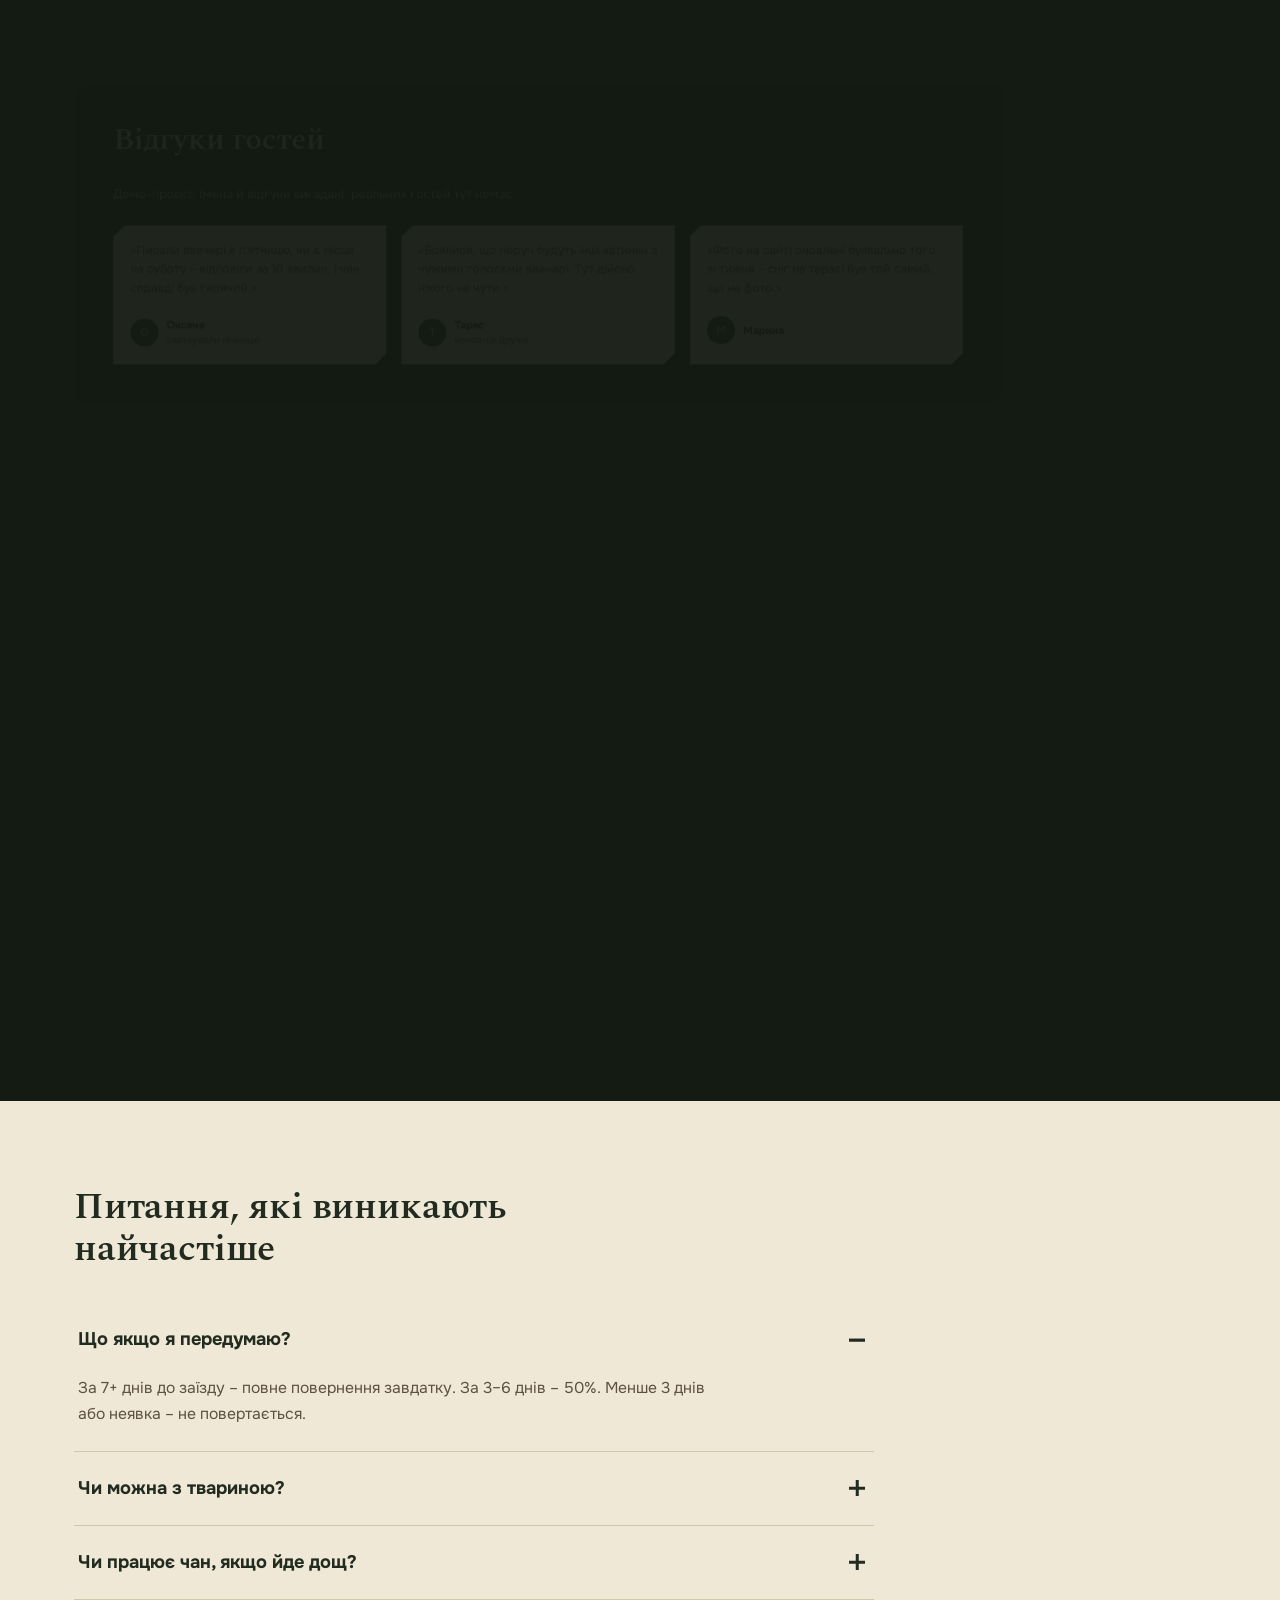
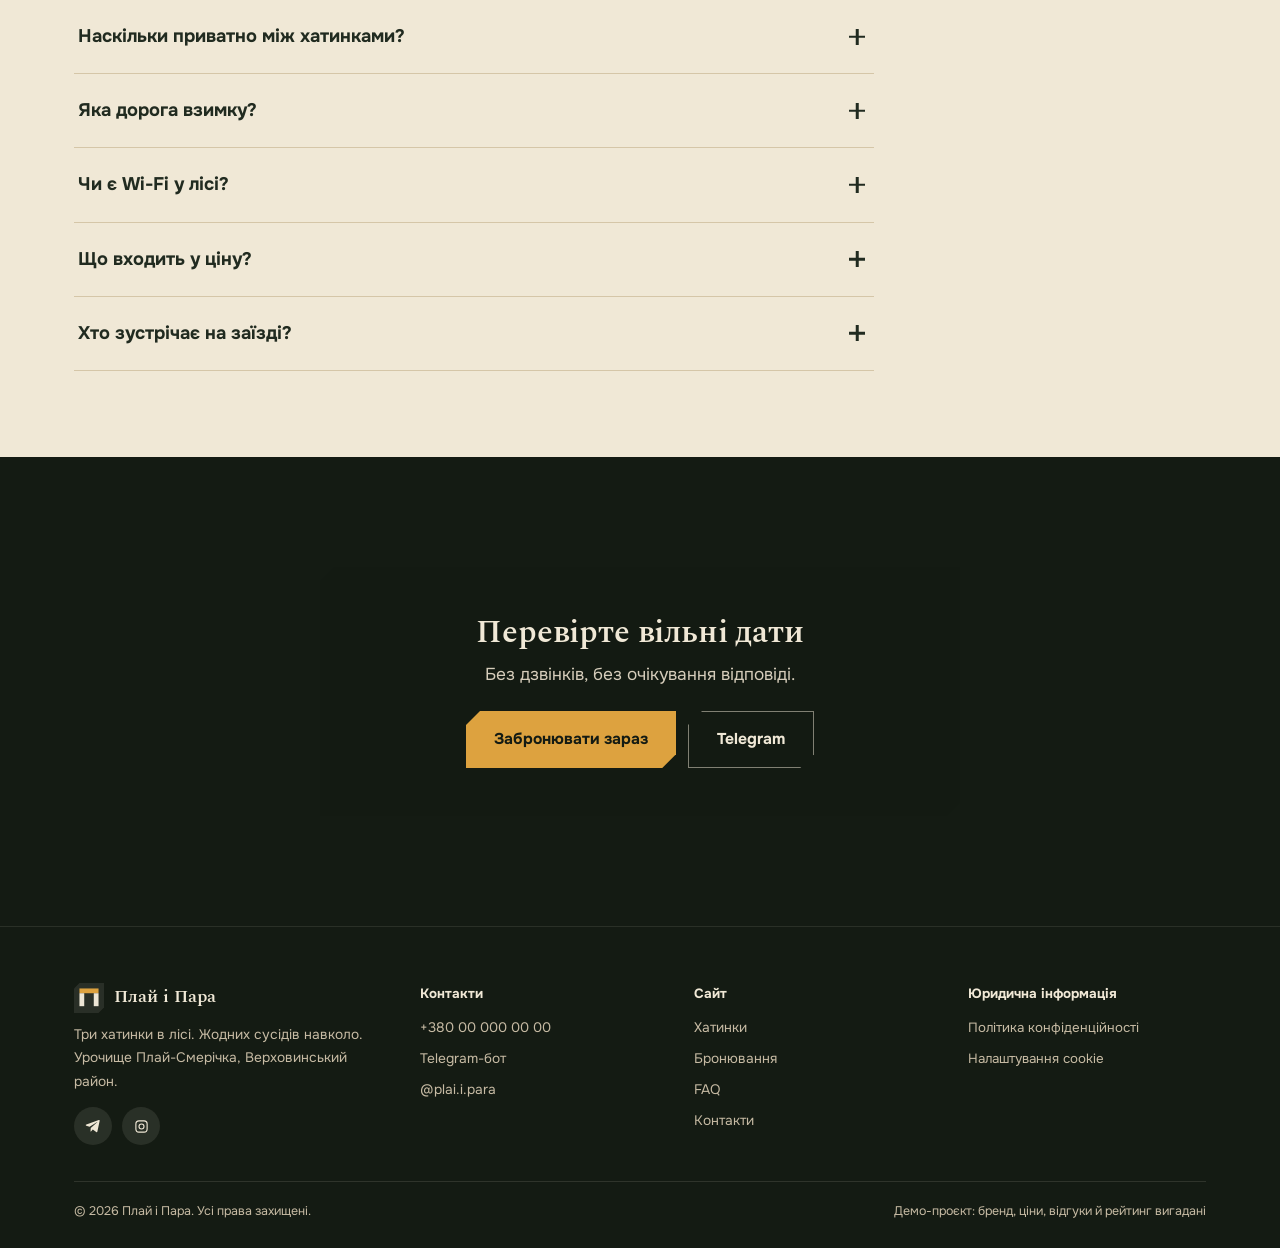
==== commit c70d12c6: "Remove AI-template tells from the demo; keep design and effects - Hero metric strip (invented 4.9 / " ====
--- a/index.html
+++ b/index.html
@@ -218,7 +218,7 @@
 .incl-wrap{display:grid;grid-template-columns:1fr 1fr;gap:22px}
 @media(max-width:640px){.incl-wrap{grid-template-columns:1fr}}
 .incl-col{background:rgba(237,230,214,.08);border:1px solid rgba(237,230,214,.2);padding:28px 26px;clip-path:polygon(var(--cut) 0,100% 0,100% calc(100% - var(--cut)),calc(100% - var(--cut)) 100%,0 100%,0 var(--cut))}
-.incl-col h4{font-family:'Spectral',serif;font-size:1.35rem;font-weight:600;color:var(--paper);margin-bottom:20px}
+.incl-col h3{font-family:'Spectral',serif;font-size:1.35rem;font-weight:600;color:var(--paper);margin-bottom:20px}
 .incl-col ul{list-style:none;display:flex;flex-direction:column;gap:14px}
 .incl-yes li{display:flex;align-items:center;gap:11px;font-size:1.02rem;color:#D6CDBB}
 .incl-no li{display:flex;justify-content:space-between;align-items:baseline;gap:12px;font-size:1rem;color:#D6CDBB;padding-bottom:12px;border-bottom:1px dashed rgba(237,230,214,.2)}
@@ -226,12 +226,19 @@
 .incl-no li b{font-family:'Onest',system-ui,sans-serif;color:var(--amber);font-weight:700;white-space:nowrap}
 
 /* ===== ЧОМУ МИ (картки) ===== */
-.why-cards-grid{display:grid;grid-template-columns:repeat(3,1fr);gap:26px}
-@media(max-width:640px){.why-cards-grid{grid-template-columns:1fr}}
-.why-card2{background:rgba(237,230,214,.08);border:1px solid rgba(237,230,214,.2);padding:30px 26px;clip-path:polygon(var(--cut) 0,100% 0,100% calc(100% - var(--cut)),calc(100% - var(--cut)) 100%,0 100%,0 var(--cut))}
-.why-card2 .ic{width:44px;height:44px;border-radius:50%;background:rgba(237,230,214,.12);display:flex;align-items:center;justify-content:center;color:var(--amber);margin-bottom:14px}
-.why-card2 h4{font-size:1.2rem;margin-bottom:8px;letter-spacing:-.005em}
-.why-card2 p{font-size:.92rem;color:#D6CDBB;line-height:1.5}
+.why-layout{display:grid;grid-template-columns:minmax(0,1fr) minmax(0,1.1fr);gap:clamp(28px,5vw,64px);align-items:start}
+@media(max-width:760px){.why-layout{grid-template-columns:1fr;gap:30px}}
+.why-layout .ic{width:44px;height:44px;border-radius:50%;background:rgba(237,230,214,.12);display:flex;align-items:center;justify-content:center;color:var(--amber);flex-shrink:0}
+.why-layout .ic-lg{width:56px;height:56px}
+.why-lead h3{font-size:clamp(1.5rem,2.6vw,2rem);margin:18px 0 10px}
+.why-lead p{color:#D6CDBB;max-width:38ch}
+.why-link{display:inline-block;margin-top:18px;font-weight:700;color:var(--amber);border-bottom:1.5px solid rgba(221,162,63,.5);padding-bottom:2px}
+.why-link:hover{border-color:var(--amber)}
+.why-list{list-style:none;display:grid}
+.why-list li{display:grid;grid-template-columns:44px minmax(0,1fr);gap:16px;align-items:start;padding:18px 0;border-top:1px solid rgba(237,230,214,.18)}
+.why-list li:first-child{border-top:0;padding-top:0}
+.why-list b{display:block;font-size:1.05rem;color:var(--paper);line-height:1.3}
+.why-list span:not(.ic){display:block;font-size:.92rem;color:#D6CDBB;margin-top:3px}
 
 /* ===== ЗАЇЗД: КРОКИ + heat-demo ===== */
 .checkin-grid{display:flex;gap:44px;align-items:stretch}
@@ -256,7 +263,7 @@
 }
 
 .heat-demo{background:rgba(237,230,214,.06);border:1px solid rgba(237,230,214,.2);padding:22px 22px 20px;text-align:center;clip-path:polygon(var(--cut) 0,100% 0,100% calc(100% - var(--cut)),calc(100% - var(--cut)) 100%,0 100%,0 var(--cut));display:flex;flex-direction:column;justify-content:center;flex:1}
-.heat-demo h4{font-family:'Spectral',serif;font-weight:600;margin-bottom:3px;font-size:1.1rem}
+.heat-demo h3{font-family:'Spectral',serif;font-weight:600;margin-bottom:3px;font-size:1.1rem}
 .heat-demo>p{font-size:.82rem;color:#D6CDBB;margin-bottom:28px}
 .warm-timeline{margin-bottom:16px}
 .wt-track{position:relative;height:5px;background:rgba(237,230,214,.16);border-radius:4px;margin:46px 26px 0;cursor:pointer}
@@ -331,14 +338,8 @@
 .ig-block b{display:block;font-family:'Spectral',serif;font-weight:600;margin-bottom:2px}
 
 /* ===== ВІДГУКИ ===== */
-.hero-stats{display:flex;gap:22px;flex-wrap:wrap;margin-top:24px}
-@media(max-width:480px){.hero-stats{display:grid;grid-template-columns:1fr 1fr;gap:16px 20px}}
-.hero-stats .stat b{font-family:'Onest',system-ui,sans-serif;font-size:1.3rem;font-weight:600;color:var(--amber);display:block}
-.hero-stats .stat span{font-size:.78rem;color:#C7BBA4}
+.hero-note{margin-top:26px;font-size:.9rem;letter-spacing:.01em;color:#E1D8C4;text-shadow:0 2px 10px rgba(20,27,19,.6)}
 .reviews-trust{display:flex;align-items:center;gap:8px;margin-bottom:26px;font-size:.94rem;color:#D6CDBB}
-.reviews-trust b{color:var(--paper)}
-.stat b{font-family:'Onest',system-ui,sans-serif;font-size:1.7rem;font-weight:600;color:var(--amber);display:block}
-.stat span{font-size:.8rem;color:#D6CDBB}
 .reviews-cards{display:grid;grid-template-columns:repeat(3,1fr);gap:18px}
 @media(max-width:860px){.reviews-cards{grid-template-columns:1fr;max-width:460px;margin:0 auto}}
 .review-card{background:var(--card);border:1px solid var(--paper-line);padding:18px 20px;display:flex;flex-direction:column;gap:11px;clip-path:polygon(var(--cut) 0,100% 0,100% calc(100% - var(--cut)),calc(100% - var(--cut)) 100%,0 100%,0 var(--cut))}
@@ -346,10 +347,9 @@
 .review-who{display:flex;align-items:center;gap:10px;border-top:1px solid var(--paper-line);padding-top:11px}
 .review-who b{color:var(--ink)}
 .review-who span span{color:var(--ink-faint)}
-.review-who img{width:34px;height:34px;border-radius:50%;object-fit:cover;flex-shrink:0}
+.review-who .avatar{width:34px;height:34px;border-radius:50%;flex-shrink:0;display:flex;align-items:center;justify-content:center;background:var(--dusk);color:var(--amber);font-weight:700;font-size:.85rem}
 .review-who b{font-size:.82rem;display:block}
 .review-who span{font-size:.74rem;color:#D6CDBB;display:block}
-.review-link{margin-top:18px}
 
 /* ===== FAQ ===== */
 .faq-list{display:flex;flex-direction:column;gap:0;max-width:800px}
@@ -467,12 +467,7 @@
           <a href="#booking" class="btn btn-primary">Перевірити вільні дати</a>
           <a href="https://t.me/plaiipara_bot" target="_blank" rel="noopener" class="btn btn-ghost">Telegram</a>
         </div>
-        <div class="hero-stats">
-          <div class="stat"><b>4.9</b><span>Google, 62 відгуки</span></div>
-          <div class="stat"><b>6 років</b><span>приймаємо гостей</span></div>
-          <div class="stat"><b>400+</b><span>груп гостей</span></div>
-          <div class="stat"><b>80%+</b><span>заповненість у сезон</span></div>
-        </div>
+        <p class="hero-note">Три хатинки · 150–220&nbsp;м між ними · чан і сауна в кожній</p>
       </div>
     </div>
   </div>
@@ -548,9 +543,9 @@
             <button type="button" class="quick-pick" id="pickWeek">Тиждень від сьогодні</button>
           </div>
           <div class="cal-head">
-            <button type="button" class="cal-nav-btn" id="calPrev" aria-label="Попередній місяць">‹</button>
+            <button type="button" class="cal-nav-btn" id="calPrev" aria-label="Попередній місяць"><svg width="14" height="14" viewBox="0 0 24 24" fill="none" stroke="currentColor" stroke-width="2.4" aria-hidden="true"><path d="M15 18l-6-6 6-6"/></svg></button>
             <div class="cal-month-label" id="calMonthLabel">–</div>
-            <button type="button" class="cal-nav-btn" id="calNext" aria-label="Наступний місяць">›</button>
+            <button type="button" class="cal-nav-btn" id="calNext" aria-label="Наступний місяць"><svg width="14" height="14" viewBox="0 0 24 24" fill="none" stroke="currentColor" stroke-width="2.4" aria-hidden="true"><path d="M9 18l6-6-6-6"/></svg></button>
           </div>
           <div class="cal-dow"><span>Пн</span><span>Вт</span><span>Ср</span><span>Чт</span><span class="weekend">Пт</span><span class="weekend">Сб</span><span>Нд</span></div>
           <div class="cal-grid" id="calGrid" role="group" aria-label="Дні місяця"></div>
@@ -566,7 +561,7 @@
         <div class="booking-summary">
           <div class="guest-field">
             <label>Орієнтовний час заїзду</label>
-            <a href="#checkin" class="arrival-link" id="arrivalTimeDisplay">18:00<span>змінити →</span></a>
+            <a href="#checkin" class="arrival-link" id="arrivalTimeDisplay">18:00<span>змінити</span></a>
           </div>
           <div class="guest-field">
             <label>Кількість гостей</label>
@@ -605,10 +600,10 @@
   <div class="float-wrap">
     <div class="wrap">
       <div class="content-card">
-        <div class="section-head"><h2>Що входить у вартість</h2><p>Без дрібного шрифту й доплат, які спливають в останній момент.</p></div>
+        <div class="section-head"><h2>Що входить у вартість</h2><p>Що саме входить у ціну, а що оплачується окремо.</p></div>
         <div class="incl-wrap">
           <div class="incl-col incl-yes">
-            <h4>Входить у вартість</h4>
+            <h3>Входить у вартість</h3>
             <ul>
               <li><svg width="18" height="18" viewBox="0 0 24 24" fill="none" stroke="#DDA23F" stroke-width="2.6"><path d="M20 6L9 17l-5-5"/></svg>Чан і сауна, дрова для обох</li>
               <li><svg width="18" height="18" viewBox="0 0 24 24" fill="none" stroke="#DDA23F" stroke-width="2.6"><path d="M20 6L9 17l-5-5"/></svg>Wi-Fi через Starlink</li>
@@ -618,7 +613,7 @@
             </ul>
           </div>
           <div class="incl-col incl-no">
-            <h4>Оплачується окремо</h4>
+            <h3>Оплачується окремо</h3>
             <ul>
               <li><span>Сніданкова корзина</span><b>450&nbsp;грн</b></li>
               <li><span>Трансфер з Верховини</span><b>600&nbsp;грн</b></li>
@@ -637,14 +632,21 @@
   <div class="float-wrap">
     <div class="wrap">
       <div class="content-card">
-        <div class="section-head"><h2 id="why">Чому гості обирають саме нас</h2></div>
-        <div class="why-cards-grid">
-          <div class="why-card2"><span class="ic"><svg width="17" height="17" viewBox="0 0 24 24" fill="none" stroke="currentColor" stroke-width="2"><path d="M12 2 8 9h3l-4 7h4l-1 6h4l-1-6h4l-4-7h3z"/></svg></span><h4>Лише 3 хатинки на весь ліс</h4><p>Кожна на своїй галявині.</p></div>
-          <div class="why-card2"><span class="ic"><svg width="17" height="17" viewBox="0 0 24 24" fill="none" stroke="currentColor" stroke-width="2"><path d="M8.5 14.5A2.5 2.5 0 0 0 11 12c0-1.38-.5-2-1-3-1.072-2.143-.224-4.054 2-6 .5 2.5 2 4.9 4 6.5 2 1.6 3 3.5 3 5.5a7 7 0 1 1-14 0c0-1.153.433-2.294 1-3a2.5 2.5 0 0 0 2.5 2.5z"/></svg></span><h4>Чан гарячий точно до заїзду</h4><p>Під накриттям, за будь-якої погоди.</p></div>
-          <div class="why-card2"><span class="ic"><svg width="17" height="17" viewBox="0 0 24 24" fill="none" stroke="currentColor" stroke-width="2"><path d="M3 9l9-6 9 6v11a1 1 0 0 1-1 1H4a1 1 0 0 1-1-1z"/><path d="M9 21V12h6v9"/></svg></span><h4>Приймаємо самі, без рецепції</h4><p>Дрова, чан, сауна – усе робимо ми.</p></div>
-          <div class="why-card2"><span class="ic"><svg width="17" height="17" viewBox="0 0 24 24" fill="none" stroke="currentColor" stroke-width="2"><rect x="3" y="6" width="18" height="14" rx="2"/><circle cx="12" cy="13" r="4"/></svg></span><h4>Фото оновлюємо щотижня</h4><p>Бачите ліс таким, яким він є зараз.</p></div>
-          <div class="why-card2"><span class="ic"><svg width="17" height="17" viewBox="0 0 24 24" fill="none" stroke="currentColor" stroke-width="2"><path d="M2 8.5a16 16 0 0 1 20 0M5 12a11 11 0 0 1 14 0M8.5 15.5a6 6 0 0 1 7 0"/><circle cx="12" cy="19" r="1"/></svg></span><h4>Стабільний Wi-Fi у лісі</h4><p>Starlink у кожній хатинці.</p></div>
-          <div class="why-card2"><span class="ic"><svg width="17" height="17" viewBox="0 0 24 24" fill="none" stroke="currentColor" stroke-width="2"><path d="M9 11l3 3L22 4"/><path d="M21 12v7a2 2 0 0 1-2 2H5a2 2 0 0 1-2-2V5a2 2 0 0 1 2-2h11"/></svg></span><h4>Чесні умови скасування</h4><p>Повне повернення за 7+ днів.</p></div>
+        <div class="section-head"><h2 id="why">Чому гості обирають нас</h2></div>
+        <div class="why-layout">
+          <div class="why-lead">
+            <span class="ic ic-lg"><svg width="22" height="22" viewBox="0 0 24 24" fill="none" stroke="currentColor" stroke-width="2"><path d="M8.5 14.5A2.5 2.5 0 0 0 11 12c0-1.38-.5-2-1-3-1.072-2.143-.224-4.054 2-6 .5 2.5 2 4.9 4 6.5 2 1.6 3 3.5 3 5.5a7 7 0 1 1-14 0c0-1.153.433-2.294 1-3a2.5 2.5 0 0 0 2.5 2.5z"/></svg></span>
+            <h3>Чан гарячий точно до заїзду</h3>
+            <p>Під накриттям, за будь-якої погоди. Розпалюємо за три години до вашого часу заїзду.</p>
+            <a class="why-link" href="#checkin">Подивитися, коли розпалюємо</a>
+          </div>
+          <ul class="why-list">
+            <li><span class="ic"><svg width="17" height="17" viewBox="0 0 24 24" fill="none" stroke="currentColor" stroke-width="2"><path d="M12 2 8 9h3l-4 7h4l-1 6h4l-1-6h4l-4-7h3z"/></svg></span><div><b>Лише 3 хатинки на весь ліс</b><span>Кожна на своїй галявині.</span></div></li>
+            <li><span class="ic"><svg width="17" height="17" viewBox="0 0 24 24" fill="none" stroke="currentColor" stroke-width="2"><path d="M3 9l9-6 9 6v11a1 1 0 0 1-1 1H4a1 1 0 0 1-1-1z"/><path d="M9 21V12h6v9"/></svg></span><div><b>Приймаємо самі, без рецепції</b><span>Дрова, чан, сауна – усе робимо ми.</span></div></li>
+            <li><span class="ic"><svg width="17" height="17" viewBox="0 0 24 24" fill="none" stroke="currentColor" stroke-width="2"><rect x="3" y="6" width="18" height="14" rx="2"/><circle cx="12" cy="13" r="4"/></svg></span><div><b>Фото оновлюємо щотижня</b><span>Бачите ліс таким, яким він є зараз.</span></div></li>
+            <li><span class="ic"><svg width="17" height="17" viewBox="0 0 24 24" fill="none" stroke="currentColor" stroke-width="2"><path d="M2 8.5a16 16 0 0 1 20 0M5 12a11 11 0 0 1 14 0M8.5 15.5a6 6 0 0 1 7 0"/><circle cx="12" cy="19" r="1"/></svg></span><div><b>Стабільний Wi-Fi у лісі</b><span>Starlink у кожній хатинці.</span></div></li>
+            <li><span class="ic"><svg width="17" height="17" viewBox="0 0 24 24" fill="none" stroke="currentColor" stroke-width="2"><path d="M9 11l3 3L22 4"/><path d="M21 12v7a2 2 0 0 1-2 2H5a2 2 0 0 1-2-2V5a2 2 0 0 1 2-2h11"/></svg></span><div><b>Умови скасування</b><span>Повне повернення за 7+ днів.</span></div></li>
+          </ul>
         </div>
       </div>
     </div>
@@ -665,7 +667,7 @@
             <div class="step-v2"><div class="num">04</div><b>Гарячий чан</b><p>Топимо під ваш час.</p></div>
           </div>
           <div class="heat-demo">
-            <h4>Коли ми розпалюємо чан</h4>
+            <h3>Коли ми розпалюємо чан</h3>
             <p>Потягніть повзунок «заїзд»&nbsp;– оберіть орієнтовний час</p>
             <div class="warm-timeline">
               <div class="wt-track">
@@ -699,7 +701,7 @@
         <div class="privacy-wrap">
           <div style="grid-area:text">
             <div class="section-head" style="margin-bottom:16px">
-              <h2>Приватність, яку видно</h2>
+              <h2>Де стоять хатинки</h2>
               <p>Три хатинки – кожна на своїй галявині. Клікніть на хатинку на карті.</p>
             </div>
             <div class="road-block">
@@ -769,7 +771,7 @@
 <div class="solid-card" style="--z:7">
   <section class="solid-block" id="gallery">
     <div class="wrap">
-      <div class="section-head fade-in"><h2>Фото цього сезону</h2><p>Те, що бачите, те й отримаєте.</p></div>
+      <div class="section-head fade-in"><h2>Фото цього сезону</h2><p>Клікніть на фото, щоб збільшити.</p></div>
       <div class="masonry fade-in">
         <img loading="lazy" decoding="async" width="700" height="1246" tabindex="0" role="button" data-full="img/1535629097462-1600.webp" src="img/1535629097462-700.webp" alt="Вигляд на ліс з висоти">
         <img loading="lazy" decoding="async" width="500" height="750" tabindex="0" role="button" data-full="img/1719910449648-1600.webp" src="img/1719910449648-500.webp" alt="Лісова стежка">
@@ -782,7 +784,7 @@
       </div>
       <div class="ig-block fade-in">
         <svg width="30" height="30" viewBox="0 0 24 24" fill="none" stroke="#EDE6D6" stroke-width="1.6" style="flex-shrink:0"><rect x="3" y="3" width="18" height="18" rx="5"/><circle cx="12" cy="12" r="4"/></svg>
-        <div><b>Ліс сьогодні</b><p>Живий фотопотік з телефонів господарів. <a href="https://instagram.com/plai.i.para" target="_blank" rel="noopener" style="color:var(--amber);font-weight:700">Instagram →</a></p></div>
+        <div><b>Instagram</b><p>Фото з лісу від господарів: <a href="https://instagram.com/plai.i.para" target="_blank" rel="noopener" style="color:var(--amber);font-weight:700">@plai.i.para</a></p></div>
       </div>
     </div>
   </section>
@@ -794,25 +796,21 @@
     <div class="wrap">
       <div class="content-card">
         <div class="section-head"><h2 id="reviews">Відгуки гостей</h2></div>
-        <div class="reviews-trust">
-          <svg width="15" height="15" viewBox="0 0 24 24" fill="#DDA23F" style="vertical-align:-2px"><path d="M12 2l3.09 6.26L22 9.27l-5 4.87 1.18 6.88L12 17.77l-6.18 3.25L7 14.14 2 9.27l6.91-1.01L12 2z"/></svg>
-          <span><b>4.9</b> на Google · 62 відгуки · 6 років приймаємо гостей</span>
-        </div>
+        <p class="reviews-trust">Демо-проєкт: імена й відгуки вигадані, реальних гостей тут немає.</p>
         <div class="reviews-cards">
           <div class="review-card">
             <p class="review-quote">«Писали ввечері в п'ятницю, чи є місце на суботу – відповіли за 10 хвилин, і чан справді був гарячий.»</p>
-            <div class="review-who"><img loading="lazy" decoding="async" width="100" height="150" src="img/1535295972055-100.webp" alt="Оксана, гостя"><span><b>Оксана</b><span>святкували річницю</span></span></div>
+            <div class="review-who"><div class="avatar" aria-hidden="true">О</div><span><b>Оксана</b><span>святкували річницю</span></span></div>
           </div>
           <div class="review-card">
             <p class="review-quote">«Боялися, що поруч будуть інші хатинки з чужими голосами ввечері. Тут дійсно нікого не чути.»</p>
-            <div class="review-who"><img loading="lazy" decoding="async" width="100" height="100" src="img/1562124638-72-100.webp" alt="Тарас, гість"><span><b>Тарас</b><span>компанія друзів</span></span></div>
+            <div class="review-who"><div class="avatar" aria-hidden="true">Т</div><span><b>Тарас</b><span>компанія друзів</span></span></div>
           </div>
           <div class="review-card">
             <p class="review-quote">«Фото на сайті оновлені буквально того ж тижня – сніг на терасі був той самий, що на фото.»</p>
-            <div class="review-who"><img loading="lazy" decoding="async" width="100" height="150" src="img/1525186402429-100.webp" alt="Марина, гостя"><span><b>Марина</b></span></div>
+            <div class="review-who"><div class="avatar" aria-hidden="true">М</div><span><b>Марина</b></span></div>
           </div>
         </div>
-        <a class="btn btn-ghost btn-sm review-link" role="link" aria-disabled="true" tabindex="-1" title="Демо: у реальному проєкті тут буде посилання на відгуки в Google" style="cursor:default">Усі відгуки в Google</a>
       </div>
     </div>
   </div>
@@ -842,10 +840,6 @@
   <div class="float-wrap">
     <div class="wrap" style="display:flex;justify-content:center">
       <div class="content-card compact" id="finalCard" style="text-align:center">
-        <span style="display:inline-flex;align-items:center;gap:10px;background:rgba(221,162,63,.16);border:1px solid rgba(221,162,63,.5);color:#EEC486;padding:9px 18px;font-weight:700;font-size:.86rem;margin-bottom:18px" class="cut">
-          <svg width="15" height="15" viewBox="0 0 24 24" fill="none" stroke="#EEC486" stroke-width="2"><rect x="3" y="4" width="18" height="18" rx="2"/><path d="M16 2v4M8 2v4M3 10h18"/></svg>
-          Дати розбирають швидко
-        </span>
         <h2 style="margin-bottom:10px;font-size:clamp(1.5rem,3vw,2rem)">Перевірте вільні дати</h2>
         <p class="lede" style="color:#D6CDBB;margin:0 auto 22px">Без дзвінків, без очікування відповіді.</p>
         <div style="display:flex;gap:12px;justify-content:center;flex-wrap:wrap">
@@ -1199,7 +1193,7 @@
     var txt = document.getElementById('calRangeText');
     if(selStart && selEnd){
       var nights = Math.round((selEnd-selStart)/86400000);
-      txt.textContent = fmtDate(selStart)+' → '+fmtDate(selEnd)+' · '+nights+' ноч.';
+      txt.textContent = fmtDate(selStart)+' – '+fmtDate(selEnd)+' · '+nights+' ноч.';
     } else if(selStart){
       txt.textContent = fmtDate(selStart)+' – оберіть дату виїзду';
     } else {
@@ -1296,7 +1290,7 @@
     wtFireLabel.textContent = pad2(startV)+':00';
     wtArrivalLabel.textContent = pad2(v)+':00';
     heatCtaBtn.textContent = 'Забронювати на '+pad2(v)+':00';
-    arrivalTimeDisplay.innerHTML = pad2(v)+':00<span>змінити →</span>';
+    arrivalTimeDisplay.innerHTML = pad2(v)+':00<span>змінити</span>';
   }
   slider.addEventListener('input', updateHeat);
   updateHeat();
--- a/css/base.css
+++ b/css/base.css
@@ -27,3 +27,5 @@
 }
 *{box-sizing:border-box;margin:0;padding:0}
 html{scroll-behavior:smooth;scrollbar-width:thin;scrollbar-color:var(--amber) var(--dusk-deep)}
+
+::selection{background:#DDA23F;color:#141B13}
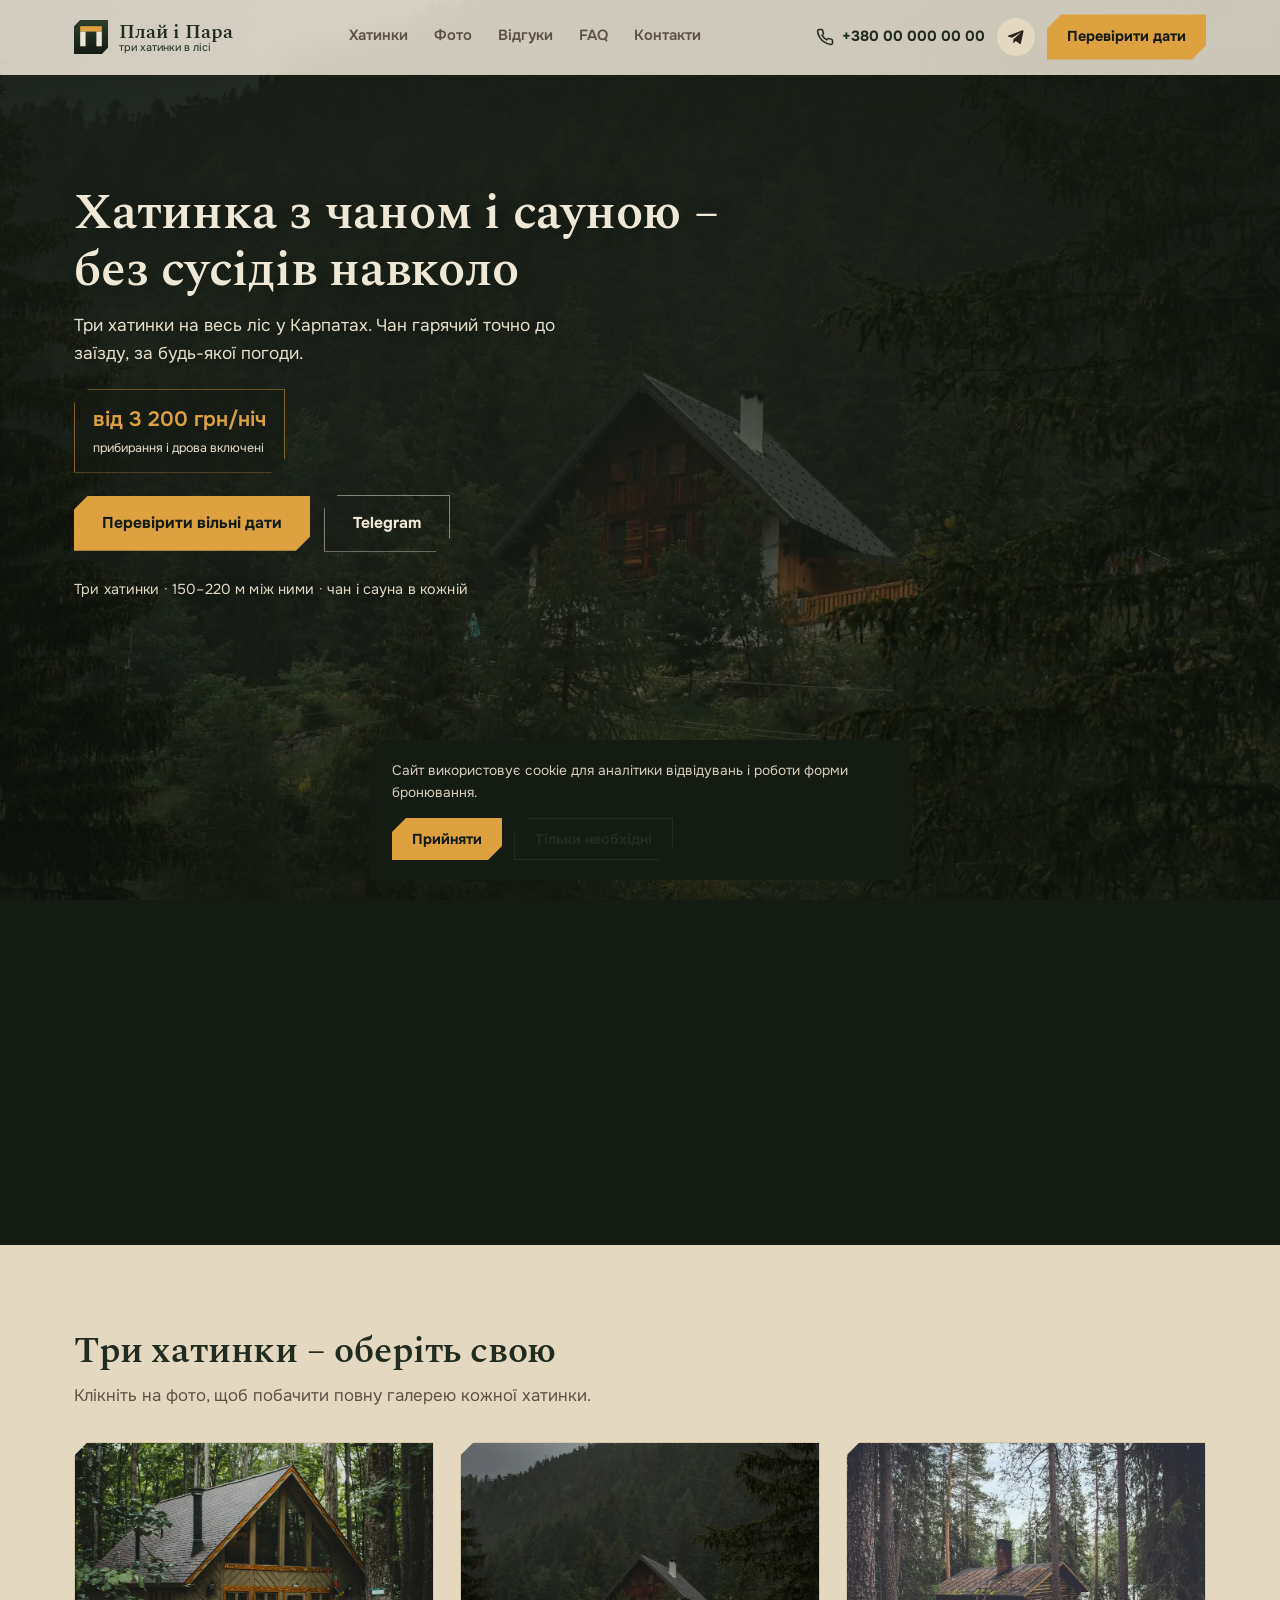
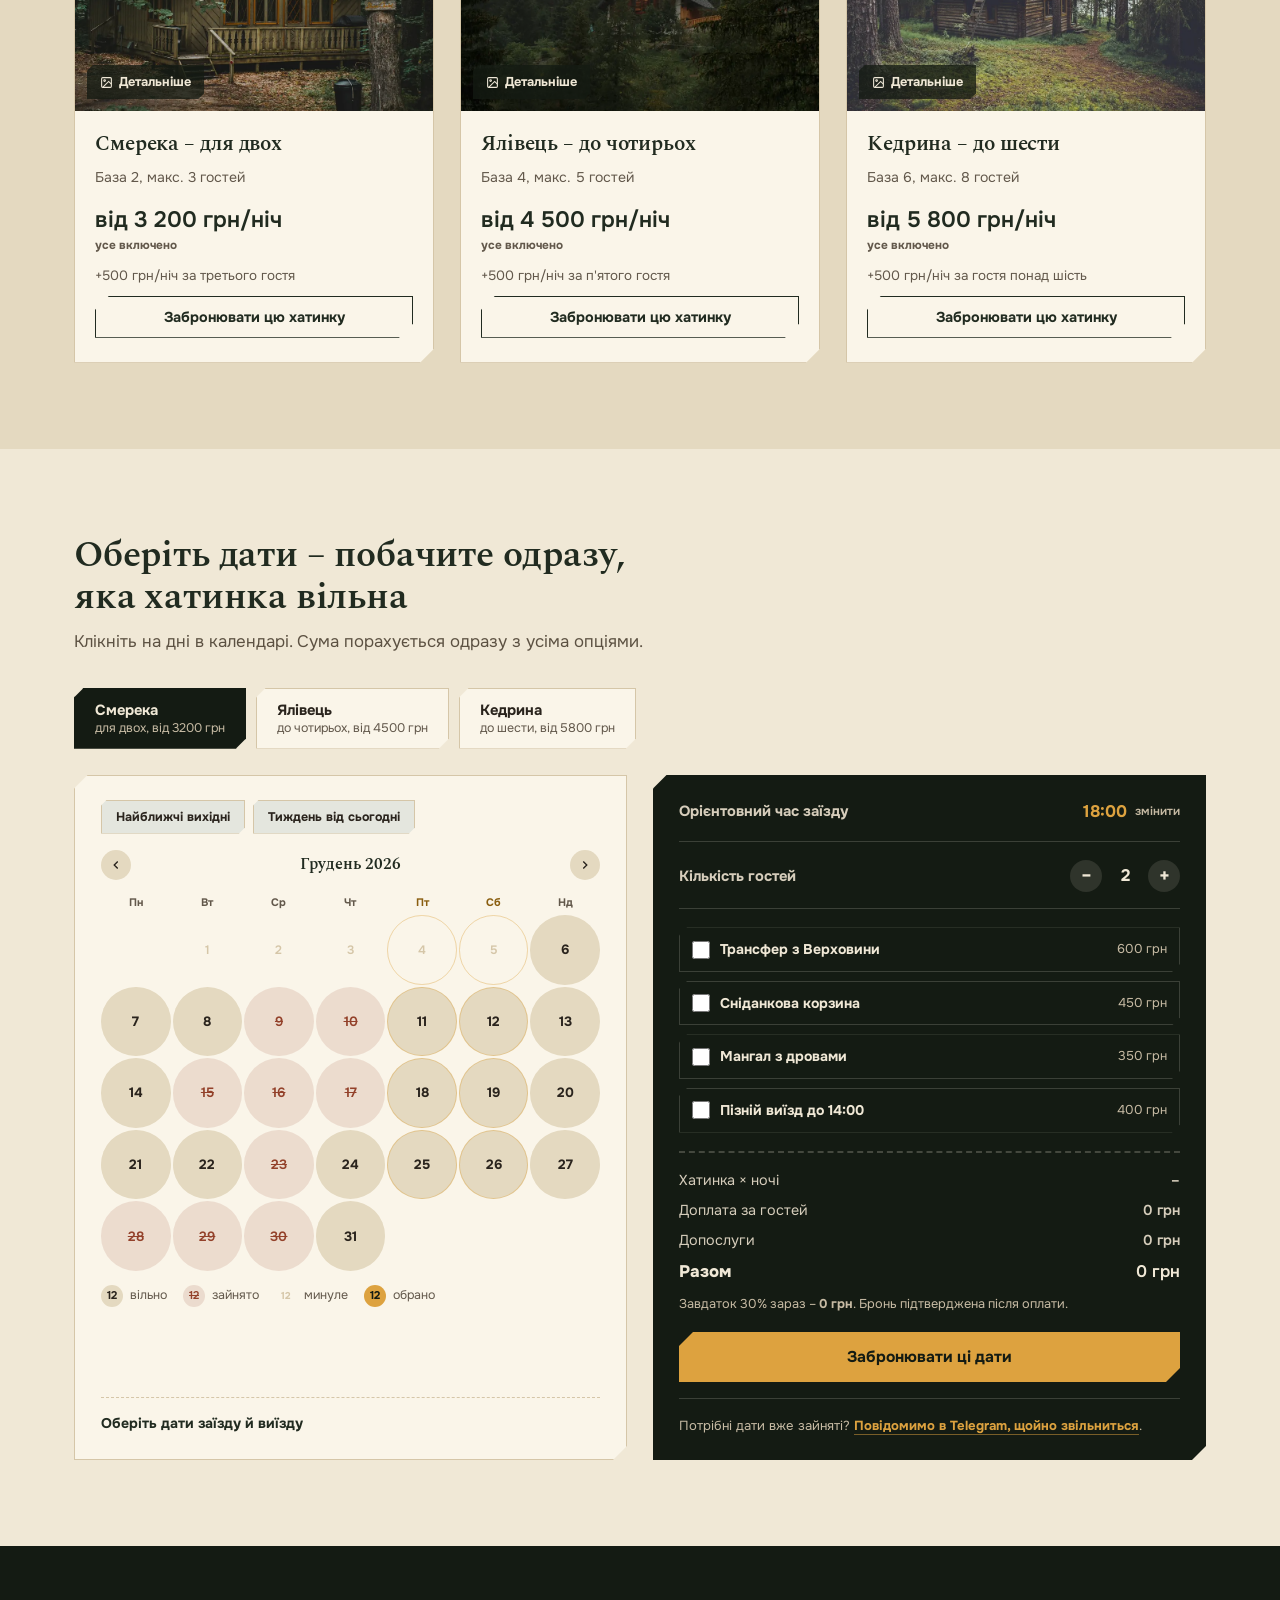
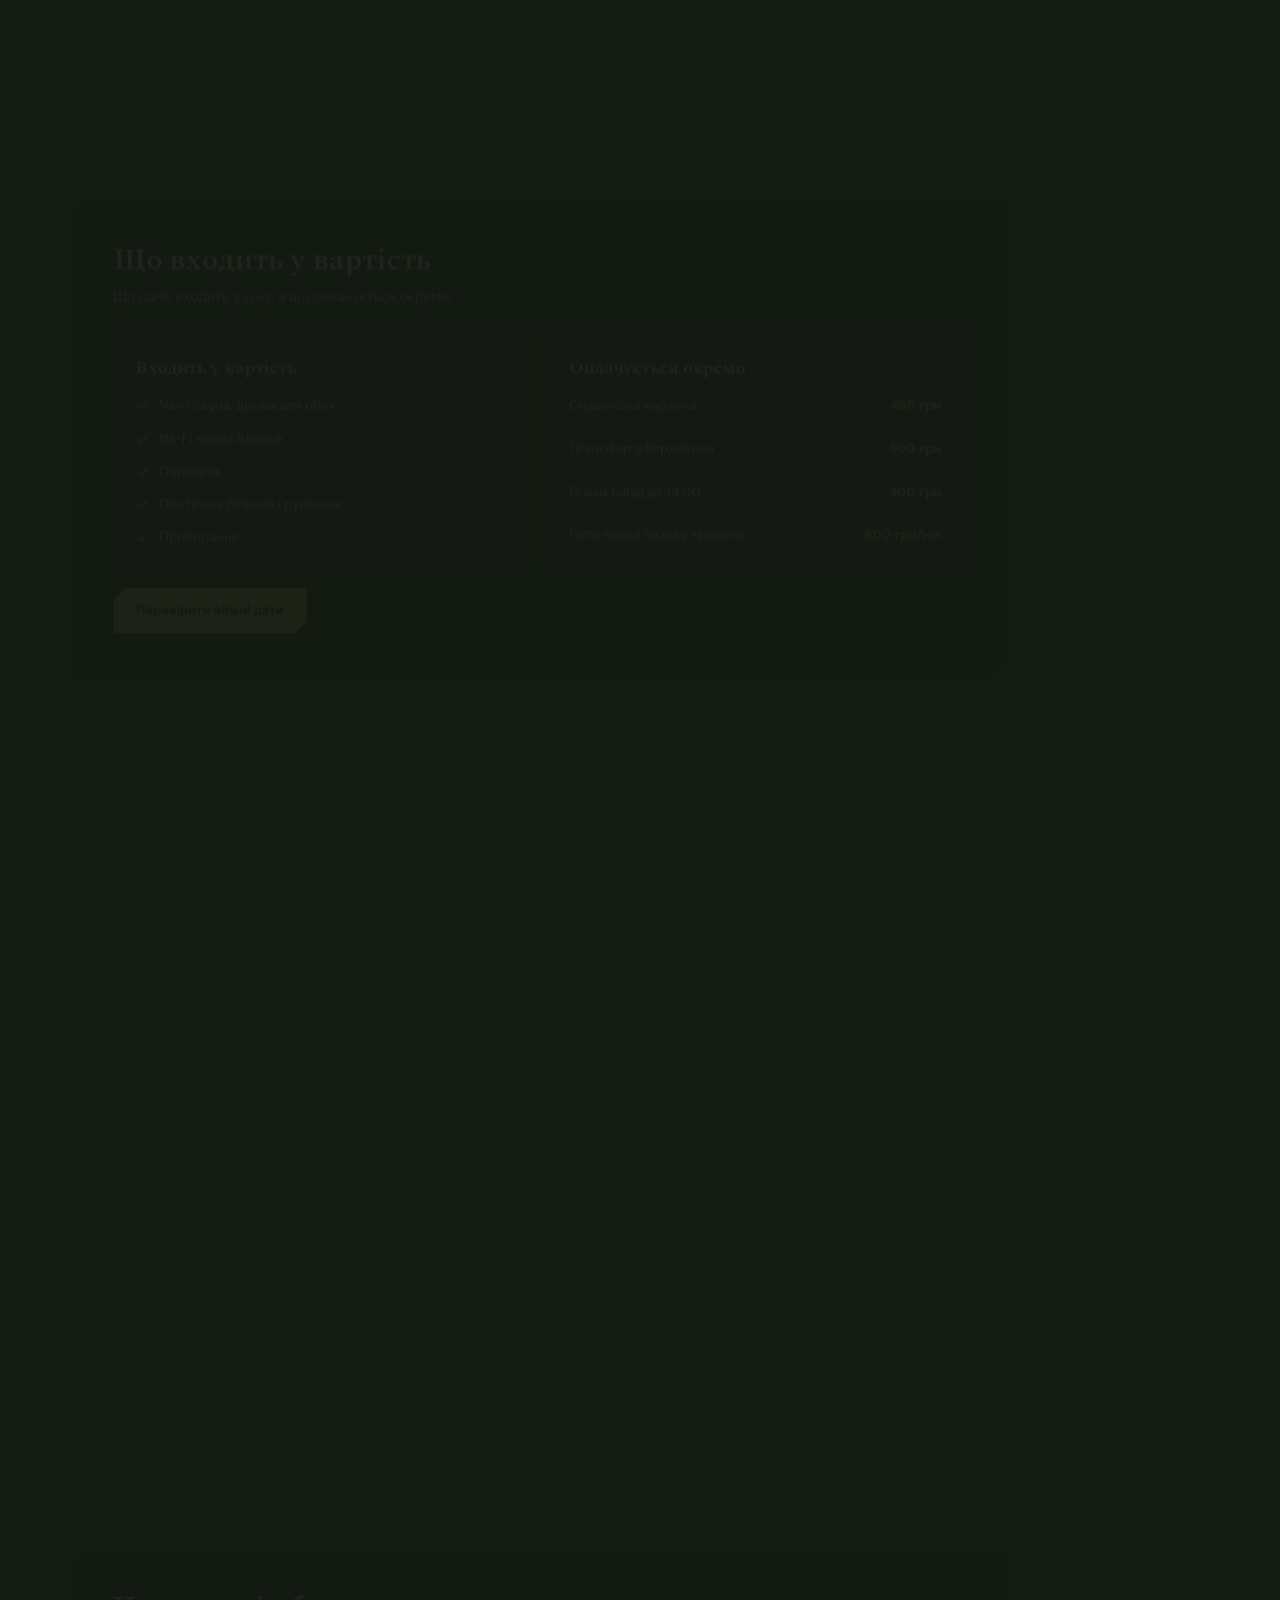
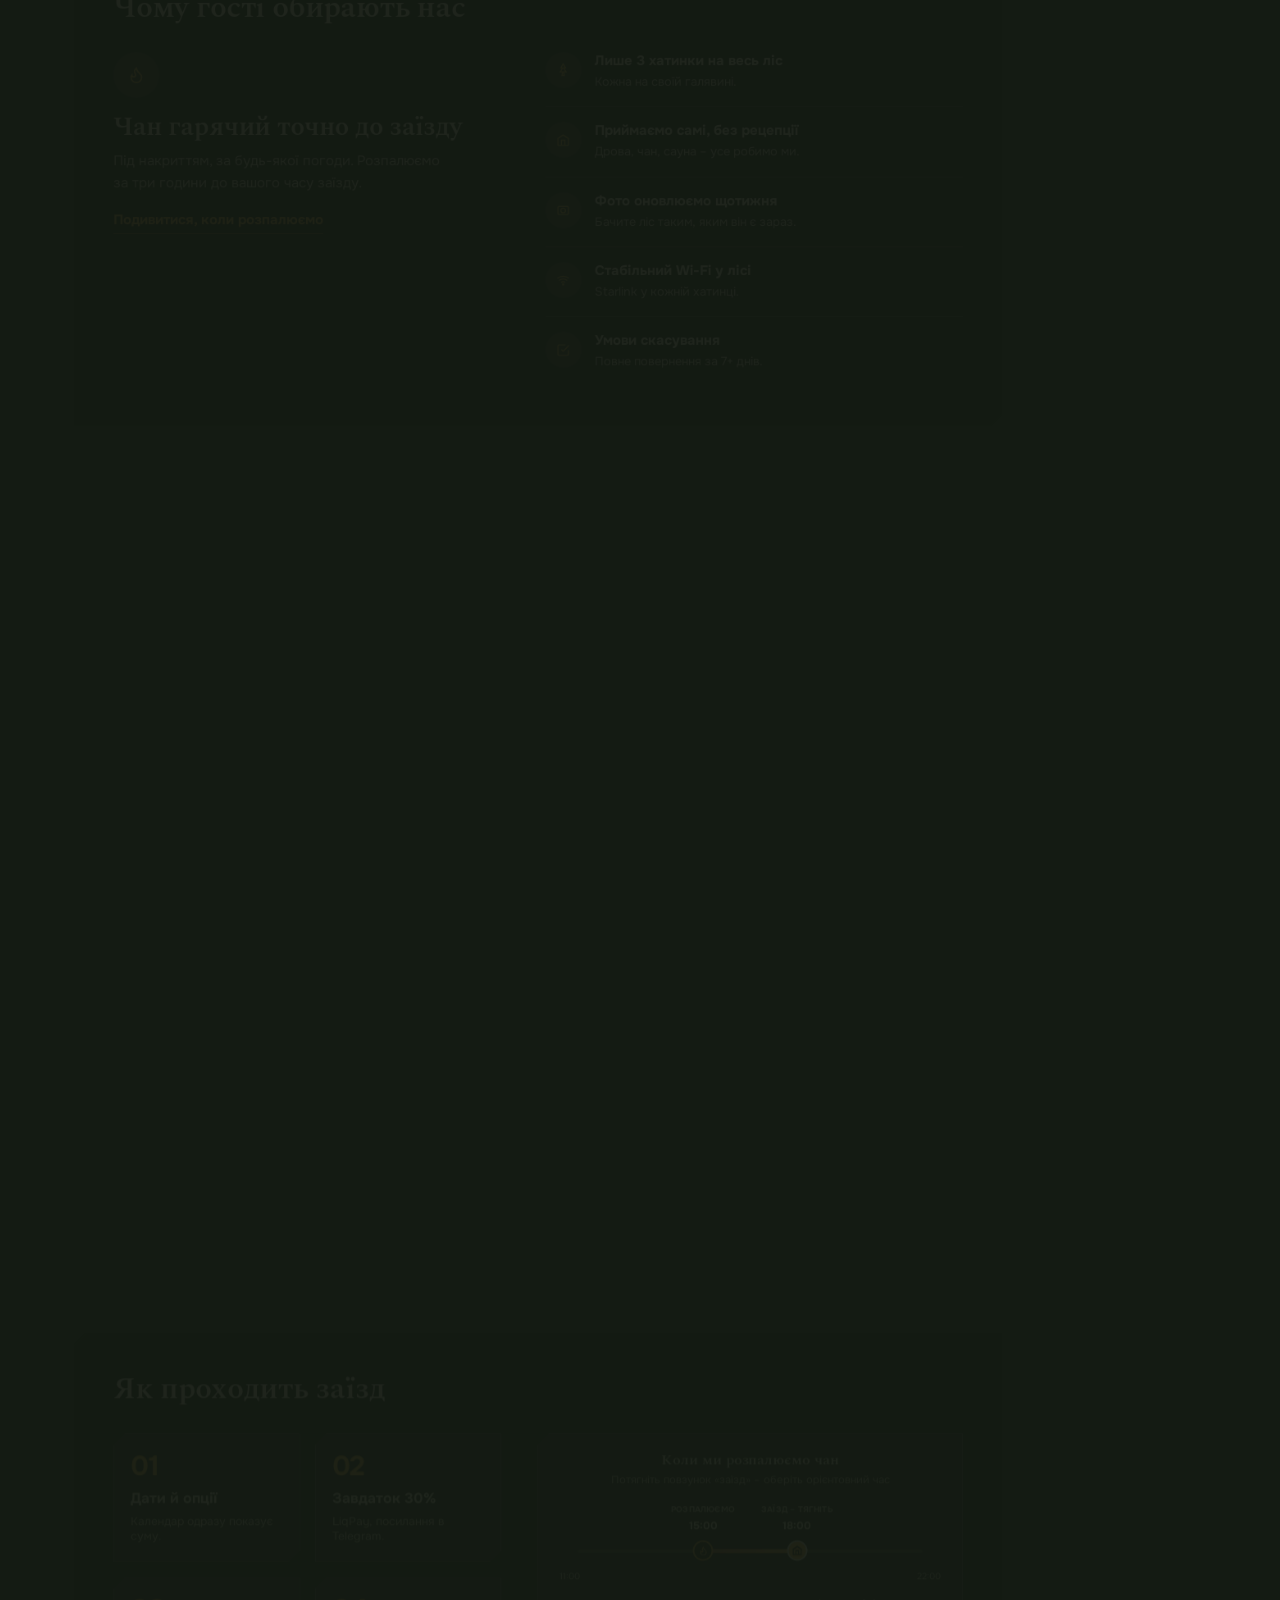
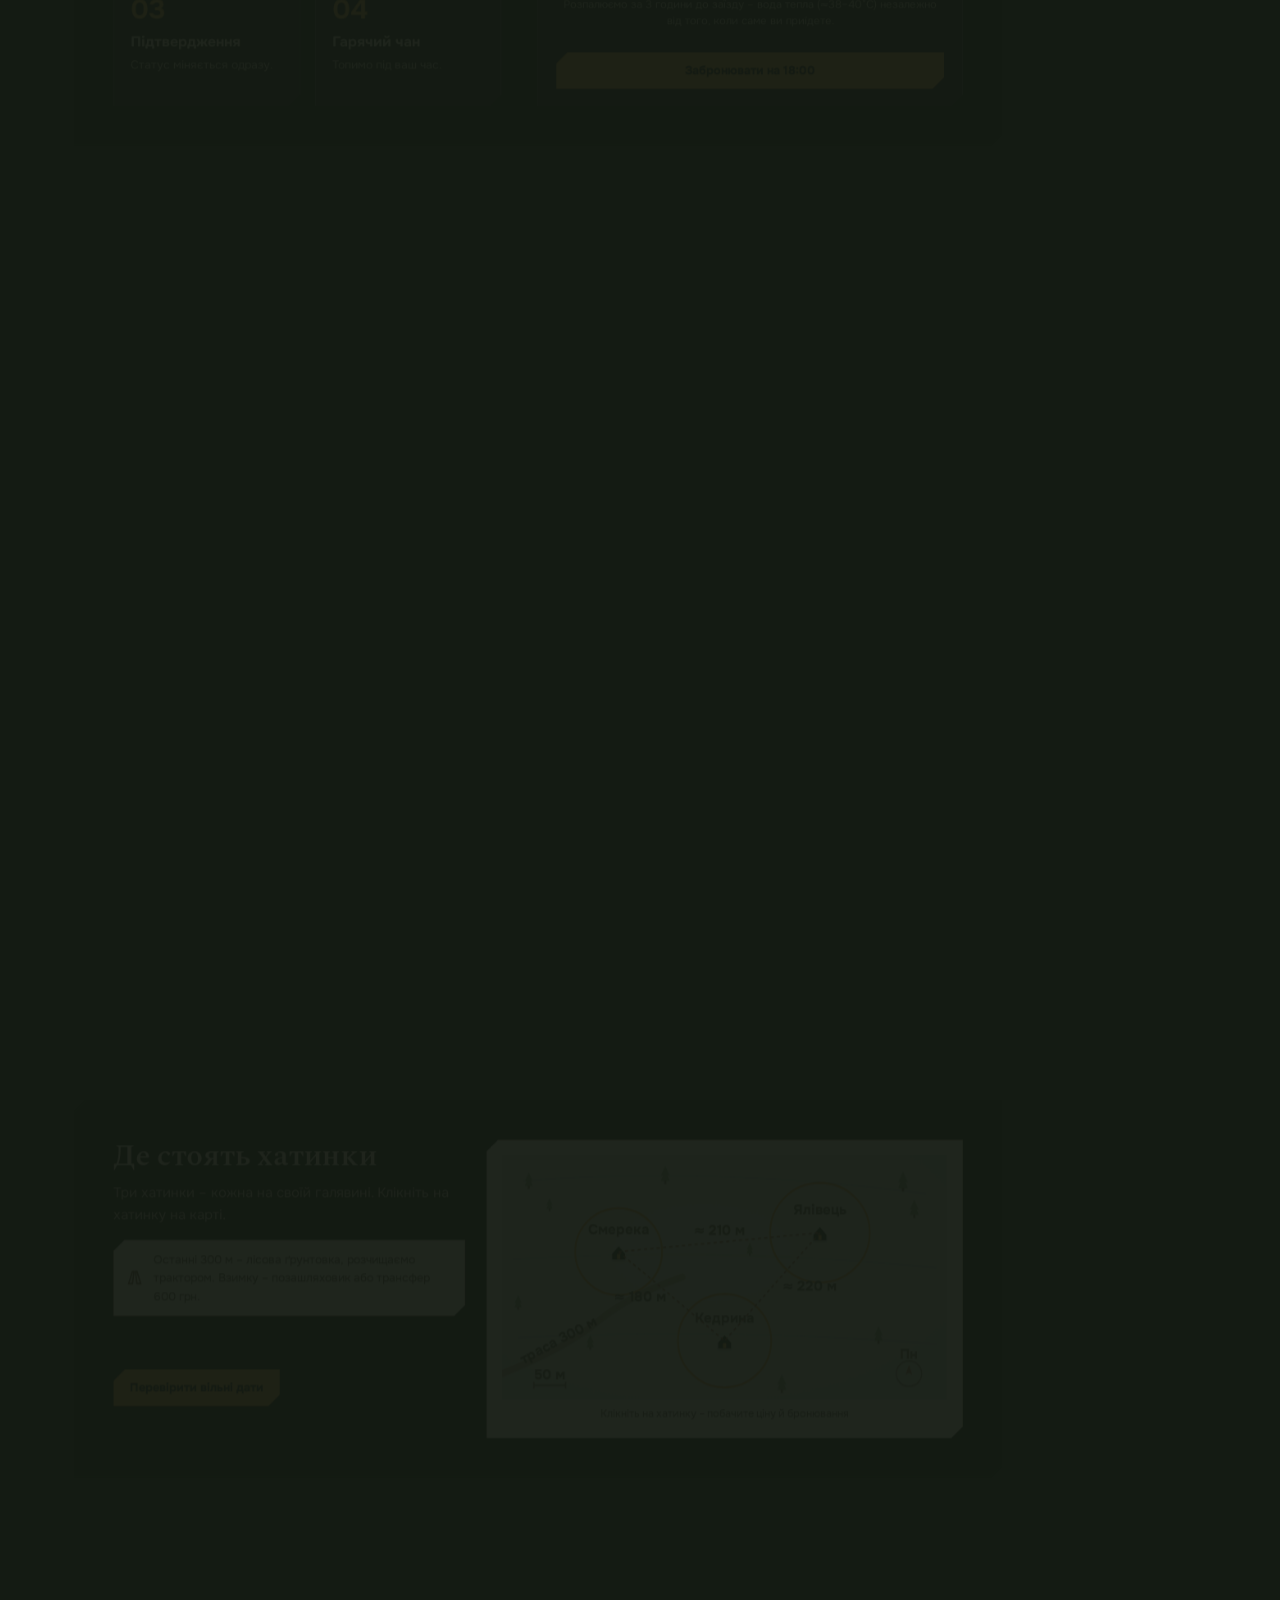
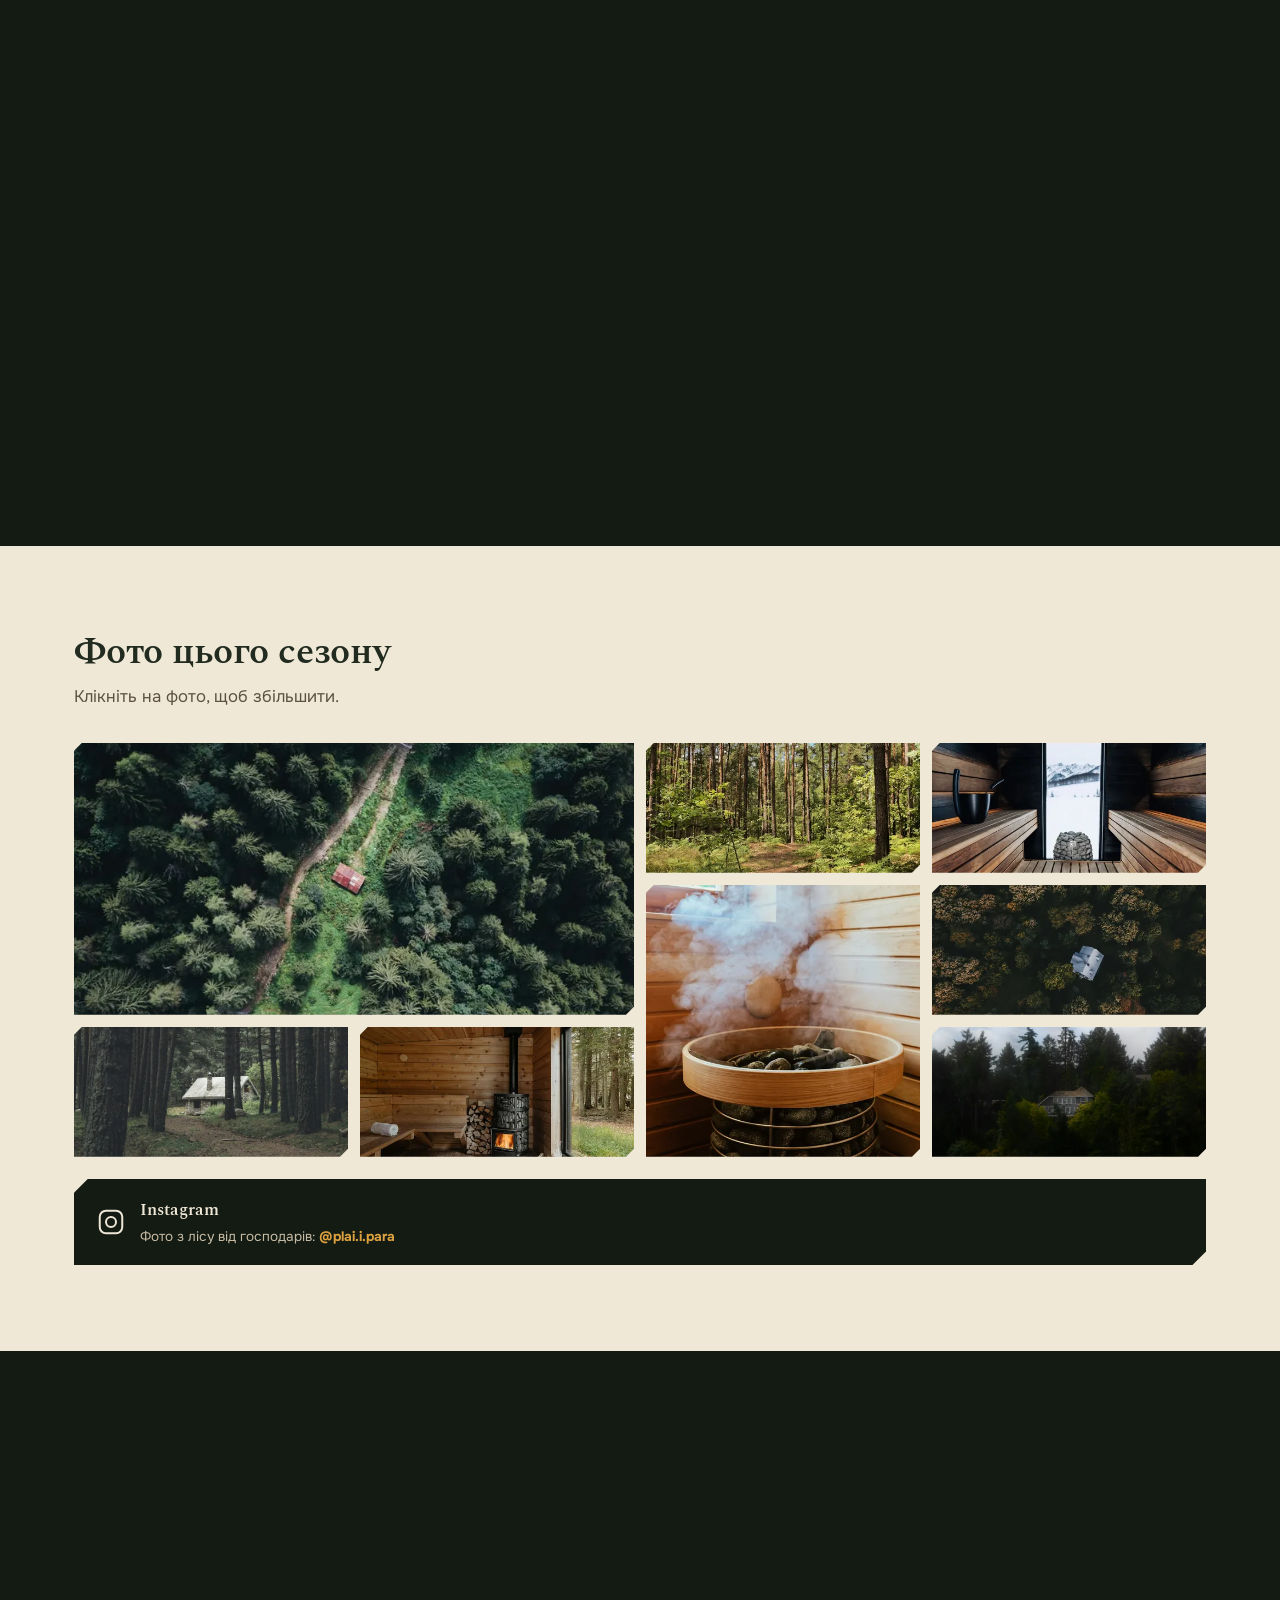
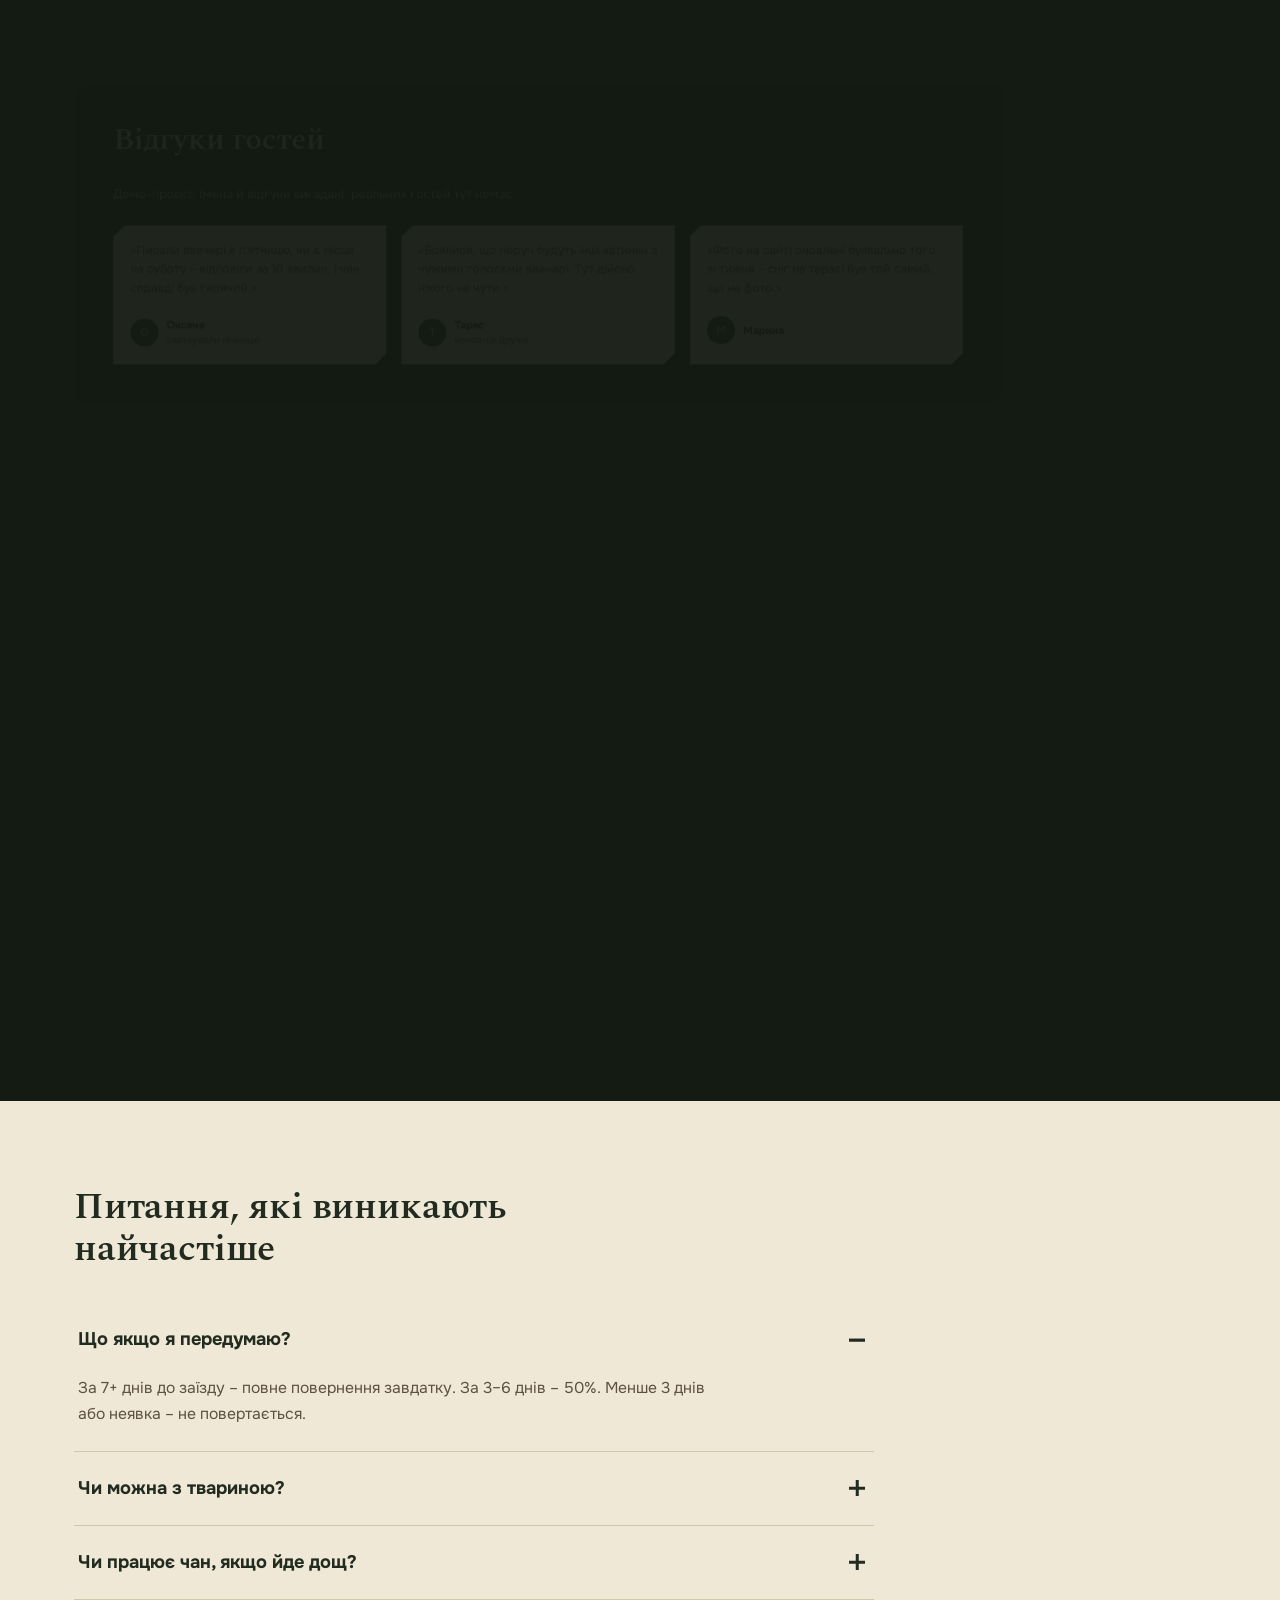
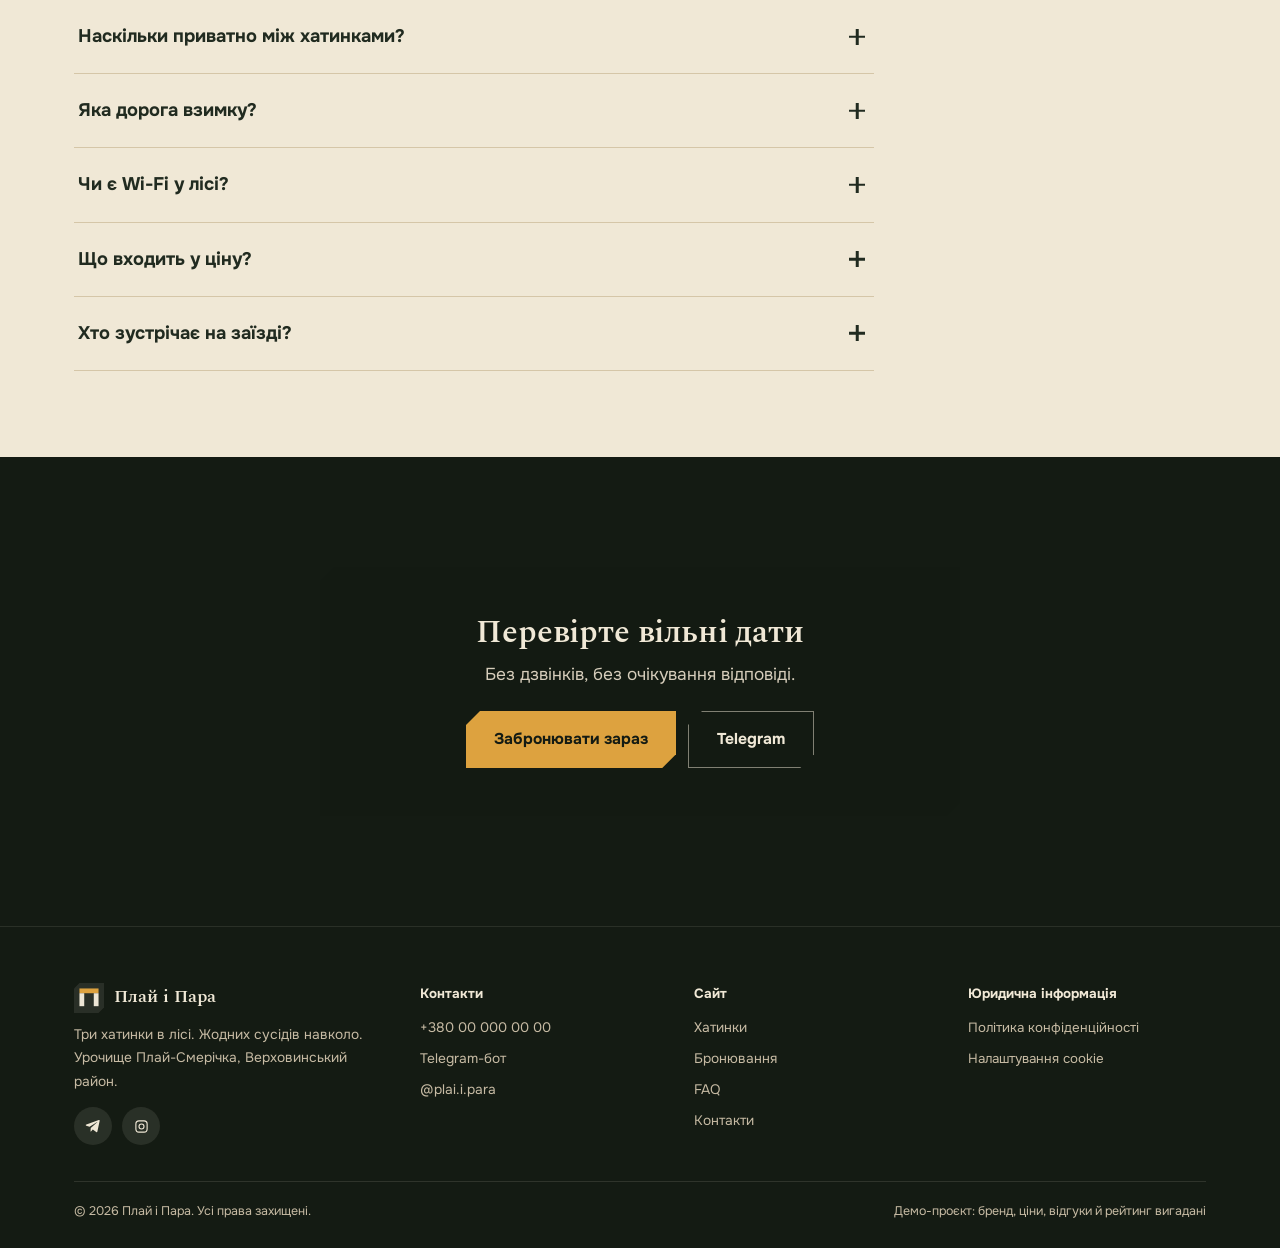
==== commit 2207873f: "Improve contrast and touch targets without changing the look Contrast: weekday labels 3.0:1 -> 5.2:1" ====
--- a/index.html
+++ b/index.html
@@ -30,7 +30,7 @@
 h1,h2,h3,h4{font-family:'Spectral',serif;font-weight:600;color:var(--dusk);line-height:1.14;letter-spacing:-.005em}
 .wrap{max-width:var(--maxw);margin:0 auto;padding:0 24px}
 .cut{clip-path:polygon(var(--cut) 0,100% 0,100% calc(100% - var(--cut)),calc(100% - var(--cut)) 100%,0 100%,0 var(--cut))}
-a:focus-visible,button:focus-visible,input:focus-visible,summary:focus-visible,[tabindex]:focus-visible{outline:2.5px solid var(--amber);outline-offset:3px}
+a:focus-visible,button:focus-visible,input:focus-visible,summary:focus-visible,[tabindex]:focus-visible{outline:2.5px solid var(--focus);outline-offset:3px}
 h1{font-size:clamp(2rem,4.2vw,3.1rem)}
 h2{font-size:clamp(1.6rem,3vw,2.3rem)}
 h3{font-size:1.3rem}
@@ -65,7 +65,7 @@
 .head-actions{display:flex;align-items:center;gap:12px}
 .tel-link{display:flex;align-items:center;gap:8px;font-weight:700;font-size:.92rem;color:var(--dusk)}
 .icon-btn{width:38px;height:38px;display:flex;align-items:center;justify-content:center;border-radius:50%;background:var(--paper-deep);transition:background .2s}
-.icon-btn:hover{background:var(--clay-light);color:var(--paper)}
+.icon-btn:hover{background:var(--clay-light);color:var(--dusk-deep)}
 .burger{display:none;width:44px;height:44px;align-items:center;justify-content:center;border-radius:50%}
 .burger:hover{background:var(--paper-deep)}
 @media(max-width:960px){nav.primary{display:none}.tel-link span{display:none}.burger{display:flex}.head-actions .icon-btn{display:none}.head-actions .btn-primary{display:none}}
@@ -146,11 +146,11 @@
 .quick-pick:hover{background:var(--amber);color:var(--dusk-deep);border-color:var(--amber)}
 .cal-head{display:flex;align-items:center;justify-content:space-between;margin-bottom:14px}
 .cal-nav-btn{width:30px;height:30px;border-radius:50%;display:flex;align-items:center;justify-content:center;background:var(--paper-deep)}
-.cal-nav-btn:hover{background:var(--clay-light);color:var(--paper)}
+.cal-nav-btn:hover{background:var(--clay-light);color:var(--dusk-deep)}
 .cal-month-label{font-family:'Spectral',serif;font-weight:600;font-size:1.02rem;color:var(--dusk)}
 .cal-dow{display:grid;grid-template-columns:repeat(7,1fr);gap:2px;margin-bottom:4px}
 .cal-dow span{text-align:center;font-size:.68rem;font-weight:700;color:var(--ink-faint)}
-.cal-dow span.weekend{color:var(--amber-deep)}
+.cal-dow span.weekend{color:#8A5E10}
 .cal-grid{display:grid;grid-template-columns:repeat(7,1fr);gap:2px}
 .cal-day{aspect-ratio:1/1;border:1.5px solid transparent;background:var(--paper-deep);font-size:.84rem;font-weight:700;color:var(--ink);display:flex;align-items:center;justify-content:center;border-radius:50%;cursor:pointer;position:relative}
 .cal-day.weekend{border-color:rgba(221,162,63,.4)}
@@ -288,6 +288,19 @@
 @media(max-width:760px){
   .wt-arrival .wt-label{bottom:auto;top:calc(100% + 8px)}
   .wt-scale{margin-top:64px}
+}
+
+/* ===== ЦІЛІ ДОТИКУ (≥44 px; вигляд не змінюється) ===== */
+.wt-input[type=range]{height:44px}
+.cal-nav-btn,.stepper button,.arrival-link{position:relative}
+.cal-nav-btn::after,.stepper button::after{content:"";position:absolute;inset:-7px}
+.stepper button::after{inset:-6px}
+.arrival-link::after{content:"";position:absolute;inset:-9px -4px}
+@media(max-width:760px),(pointer:coarse){
+  .quick-pick{display:inline-flex;align-items:center;min-height:44px;padding-block:0}
+  .addon{min-height:44px}
+  .cal-widget{padding-inline:12px}
+  .cal-grid{gap:1px}
 }
 
 /* ===== ПРИВАТНІСТЬ ===== */
@@ -735,11 +748,11 @@
               <use href="#pine" x="60" y="58" transform="scale(0.7)"/>
 
               <g class="ripple r1"><circle cx="110" cy="91" r="41" fill="none" stroke="#DDA23F" stroke-width="1.6"/></g>
-              <g class="cabin-dot" tabindex="0" role="button" aria-label="Смерека: показати ціну й бронювання" data-cabin="smereka" data-x="110" data-y="91"><use href="#hut" x="110" y="91"/><text x="110" y="74" text-anchor="middle" class="dist-label">Смерека</text></g>
+              <g class="cabin-dot" tabindex="0" role="button" aria-label="Смерека: показати ціну й бронювання" data-cabin="smereka" data-x="110" data-y="91"><circle cx="110" cy="91" r="42" fill="transparent"/><use href="#hut" x="110" y="91"/><text x="110" y="74" text-anchor="middle" class="dist-label">Смерека</text></g>
               <g class="ripple r2"><circle cx="300" cy="73" r="47" fill="none" stroke="#DDA23F" stroke-width="1.6"/></g>
-              <g class="cabin-dot" tabindex="0" role="button" aria-label="Ялівець: показати ціну й бронювання" data-cabin="yalivets" data-x="300" data-y="73"><use href="#hut" x="300" y="73"/><text x="300" y="56" text-anchor="middle" class="dist-label">Ялівець</text></g>
+              <g class="cabin-dot" tabindex="0" role="button" aria-label="Ялівець: показати ціну й бронювання" data-cabin="yalivets" data-x="300" data-y="73"><circle cx="300" cy="73" r="42" fill="transparent"/><use href="#hut" x="300" y="73"/><text x="300" y="56" text-anchor="middle" class="dist-label">Ялівець</text></g>
               <g class="ripple r3"><circle cx="210" cy="175" r="44" fill="none" stroke="#DDA23F" stroke-width="1.6"/></g>
-              <g class="cabin-dot" tabindex="0" role="button" aria-label="Кедрина: показати ціну й бронювання" data-cabin="kedryna" data-x="210" data-y="175"><use href="#hut" x="210" y="175"/><text x="210" y="158" text-anchor="middle" class="dist-label">Кедрина</text></g>
+              <g class="cabin-dot" tabindex="0" role="button" aria-label="Кедрина: показати ціну й бронювання" data-cabin="kedryna" data-x="210" data-y="175"><circle cx="210" cy="175" r="42" fill="transparent"/><use href="#hut" x="210" y="175"/><text x="210" y="158" text-anchor="middle" class="dist-label">Кедрина</text></g>
 
               <line x1="110" y1="91" x2="300" y2="73" stroke="#A65B3E" stroke-width="1.2" stroke-dasharray="3 3"/><text x="205" y="75" text-anchor="middle" class="dist-label">≈ 210 м</text>
               <line x1="110" y1="91" x2="210" y2="175" stroke="#A65B3E" stroke-width="1.2" stroke-dasharray="3 3"/><text x="130" y="138" text-anchor="middle" class="dist-label">≈ 180 м</text>
--- a/css/base.css
+++ b/css/base.css
@@ -29,3 +29,23 @@
 html{scroll-behavior:smooth;scrollbar-width:thin;scrollbar-color:var(--amber) var(--dusk-deep)}
 
 ::selection{background:#DDA23F;color:#141B13}
+
+/* ===== Контраст фокусу й цілі дотику (спільне для всіх сторінок) ===== */
+/* Кільце фокуса: темне на світлих поверхнях (бурштин на папері дає лише 1,85:1), бурштинове на темних */
+:root{--focus:#212B20}
+.content-card,.booking-summary,.booking-card,.for-whom,.hero-panel,.cabin-hero,.page-hero,footer,#cookieBanner,#secHero,.ig-block,.map-popup,.modal-overlay{--focus:#DDA23F}
+.policy-modal{--focus:#212B20}
+/* clip-path обрізає outline: на час фокуса прибираємо зрізані кути, щоб кільце було видно */
+.btn:focus-visible,.cabin-pill:focus-visible,.quick-pick:focus-visible{clip-path:none}
+.cabin-photo:focus-visible{outline-offset:-4px}
+/* Дотик: ≥44 px там, де це палець. Область натискання росте, вигляд лишається */
+.icon-btn{position:relative}
+.icon-btn::after{content:"";position:absolute;inset:-3px}
+@media(hover:hover) and (pointer:fine){.icon-btn::after{inset:0}}
+@media(max-width:960px){.tel-link{min-width:44px;min-height:44px;justify-content:center}}
+.logo{min-height:44px}
+@media(max-width:760px),(pointer:coarse){
+  .btn-sm{min-height:44px}
+  footer .footer-col ul{gap:0}
+  footer .footer-col a,footer .footer-col button{display:inline-flex;align-items:center;min-height:44px;min-width:44px}
+}
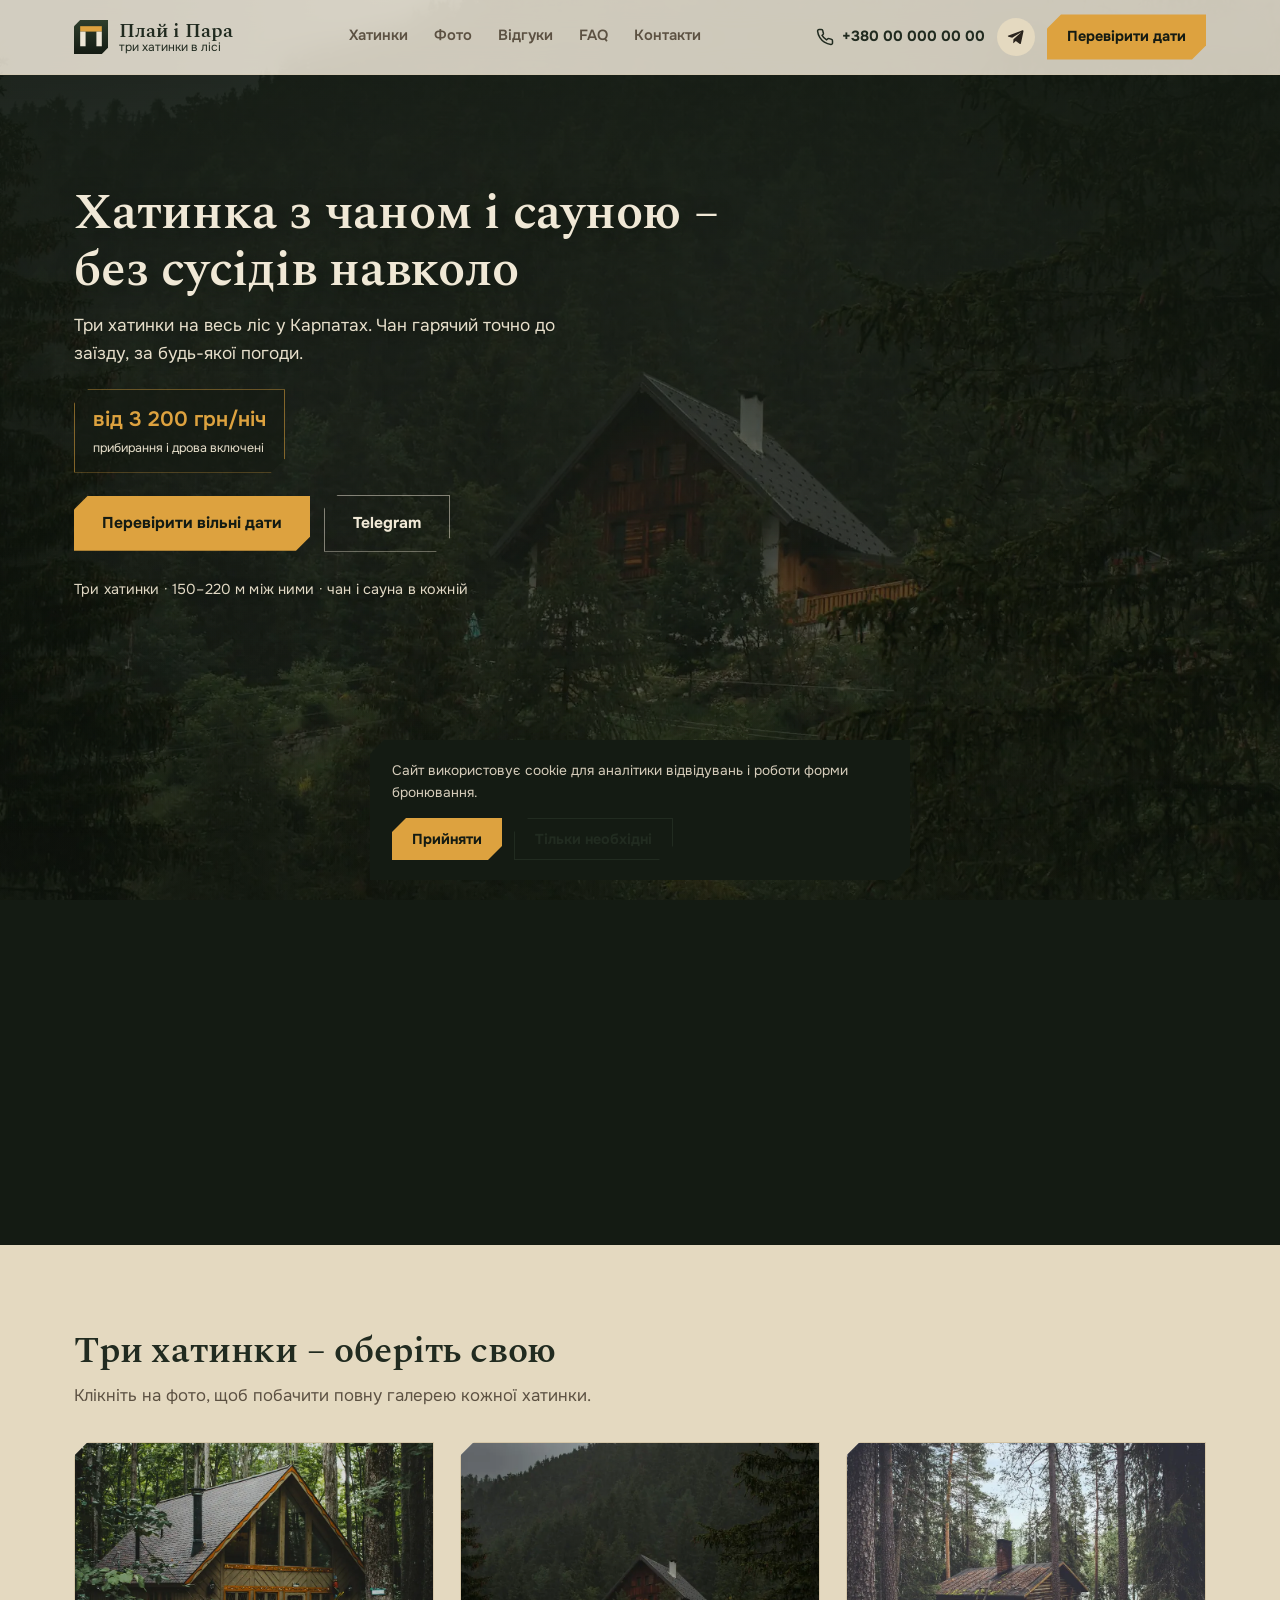
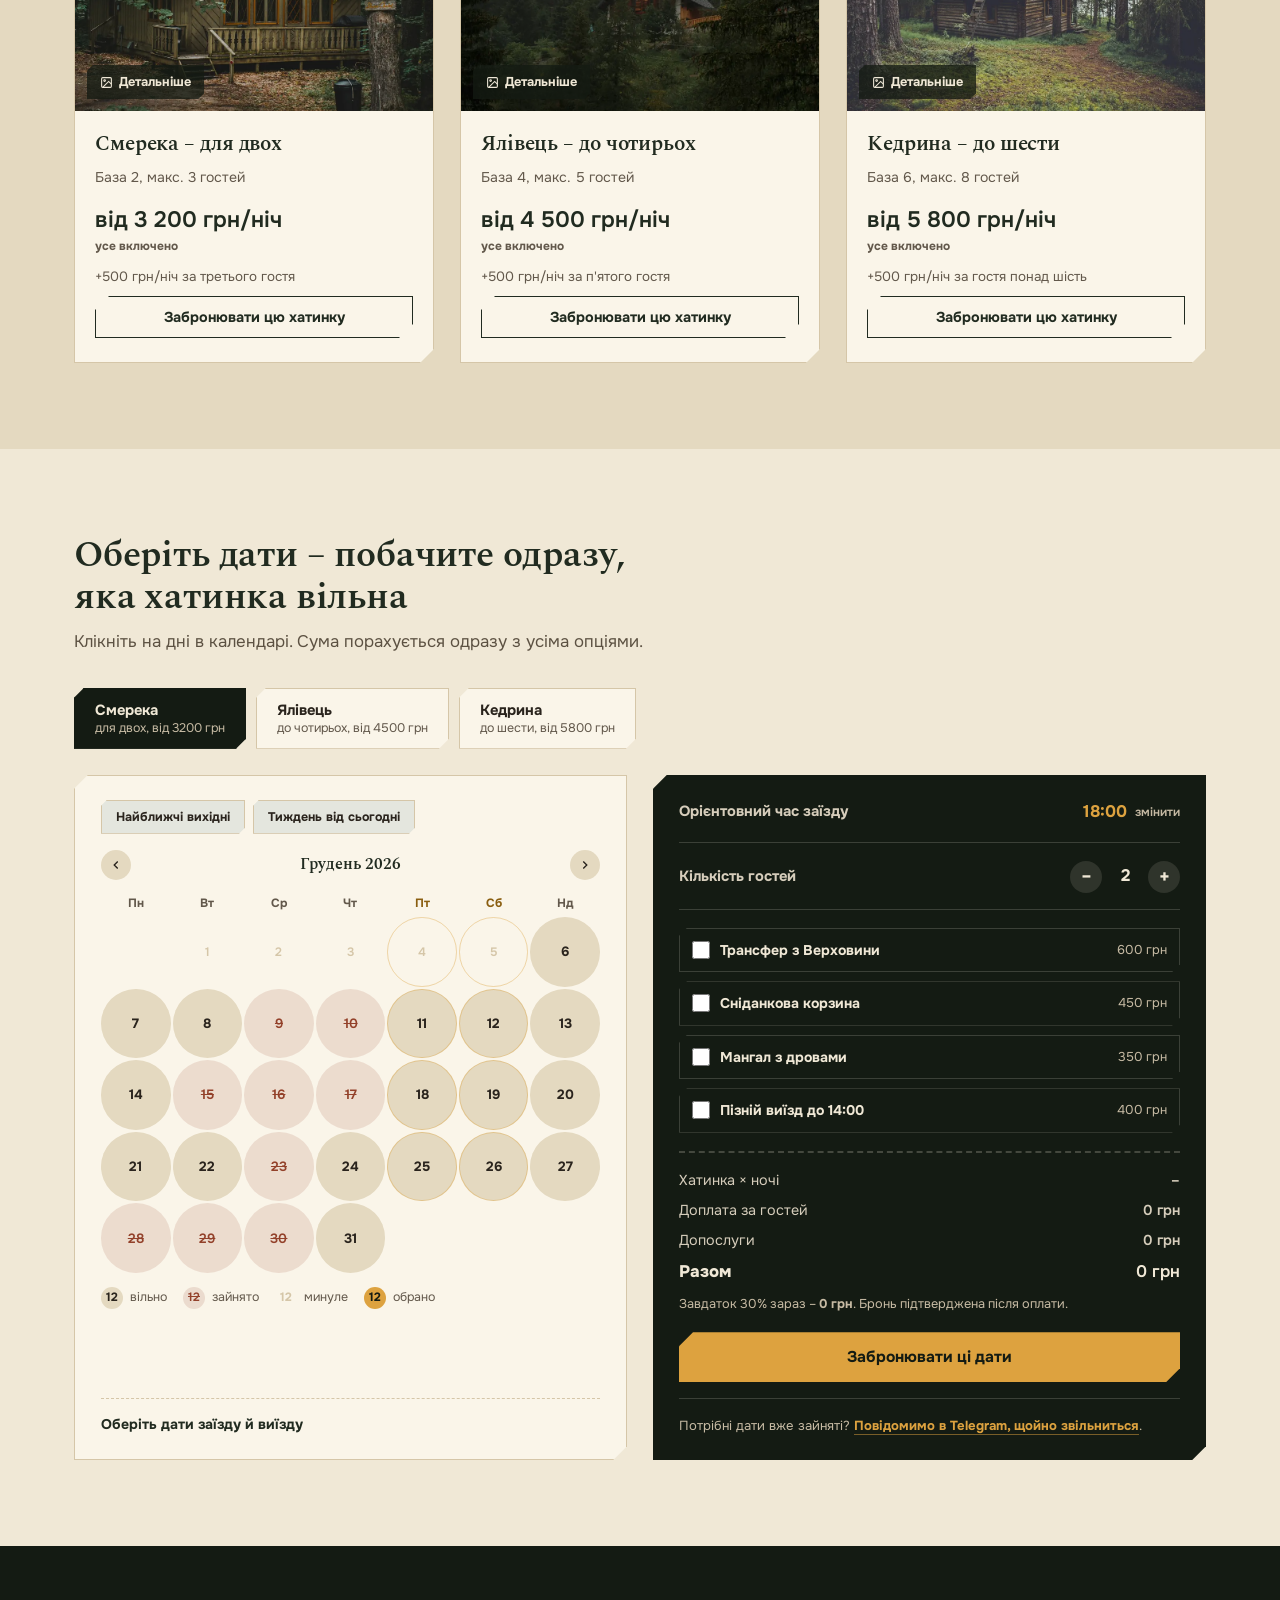
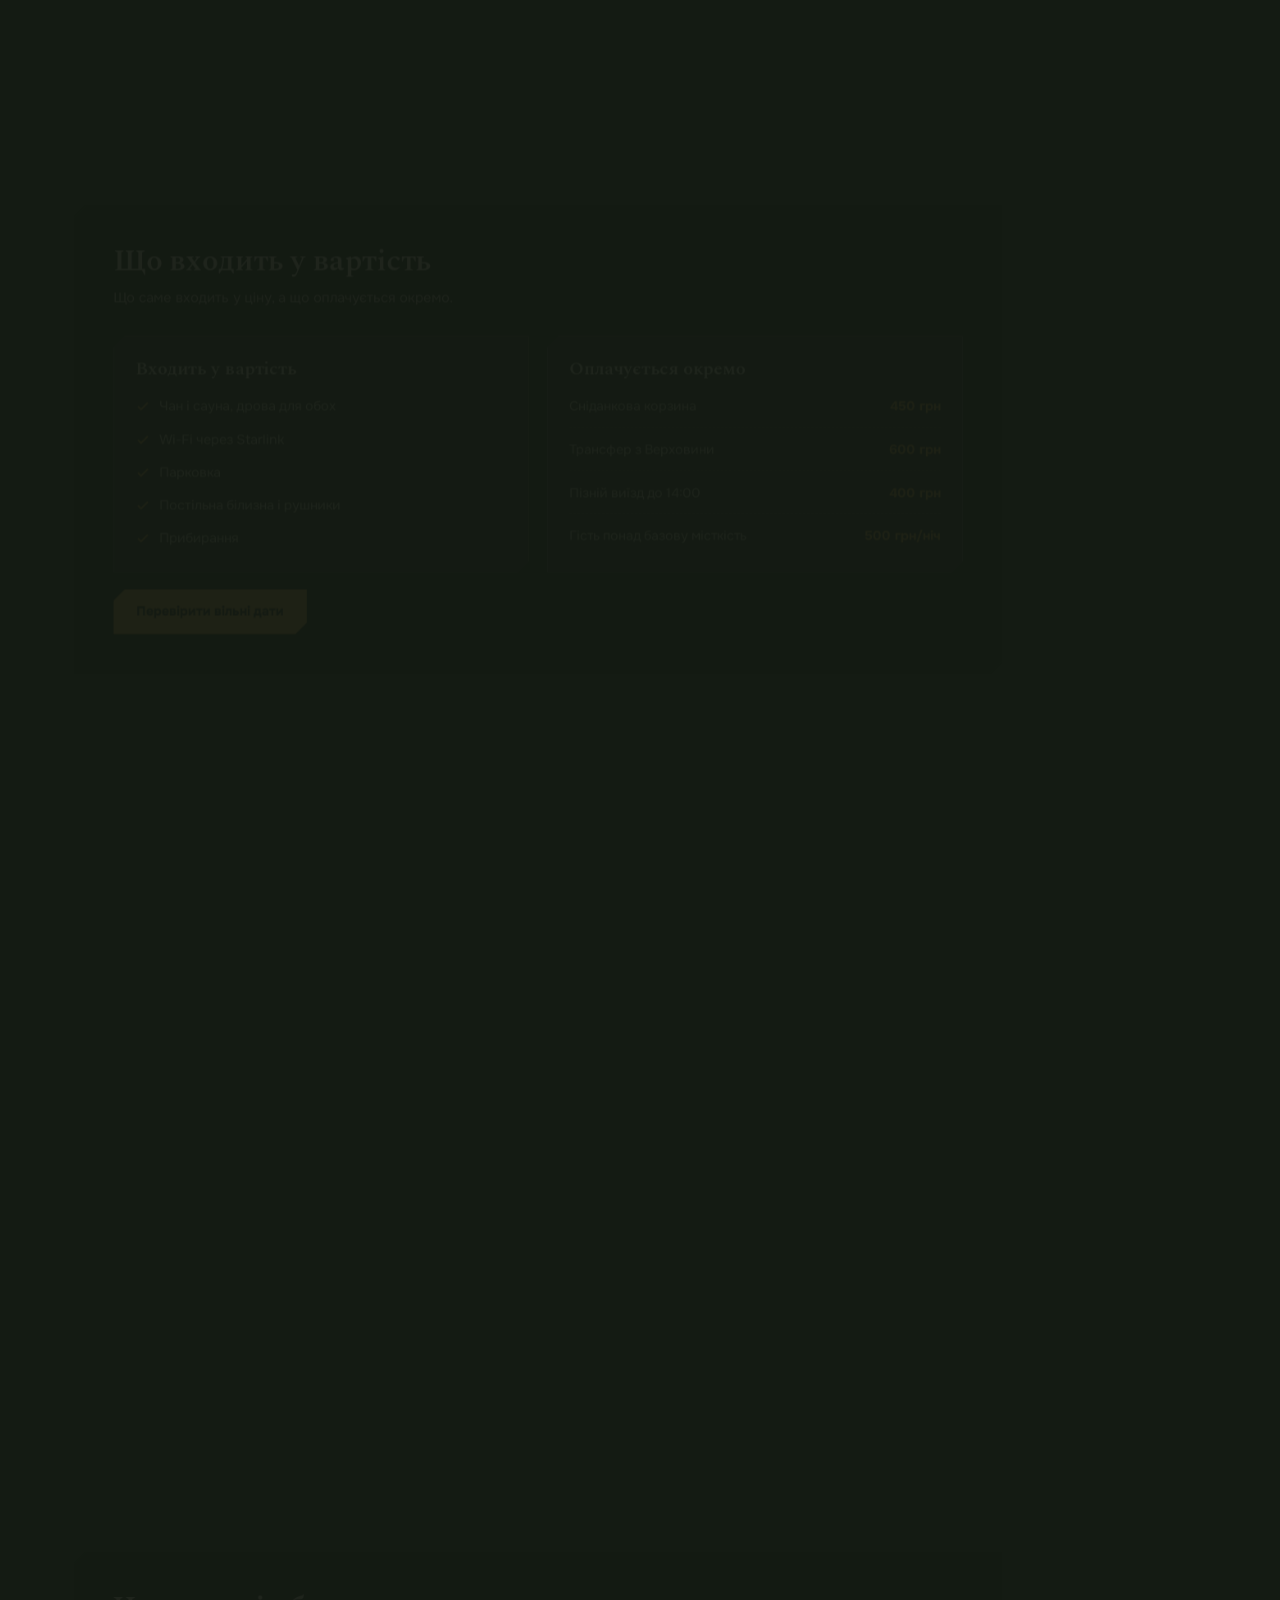
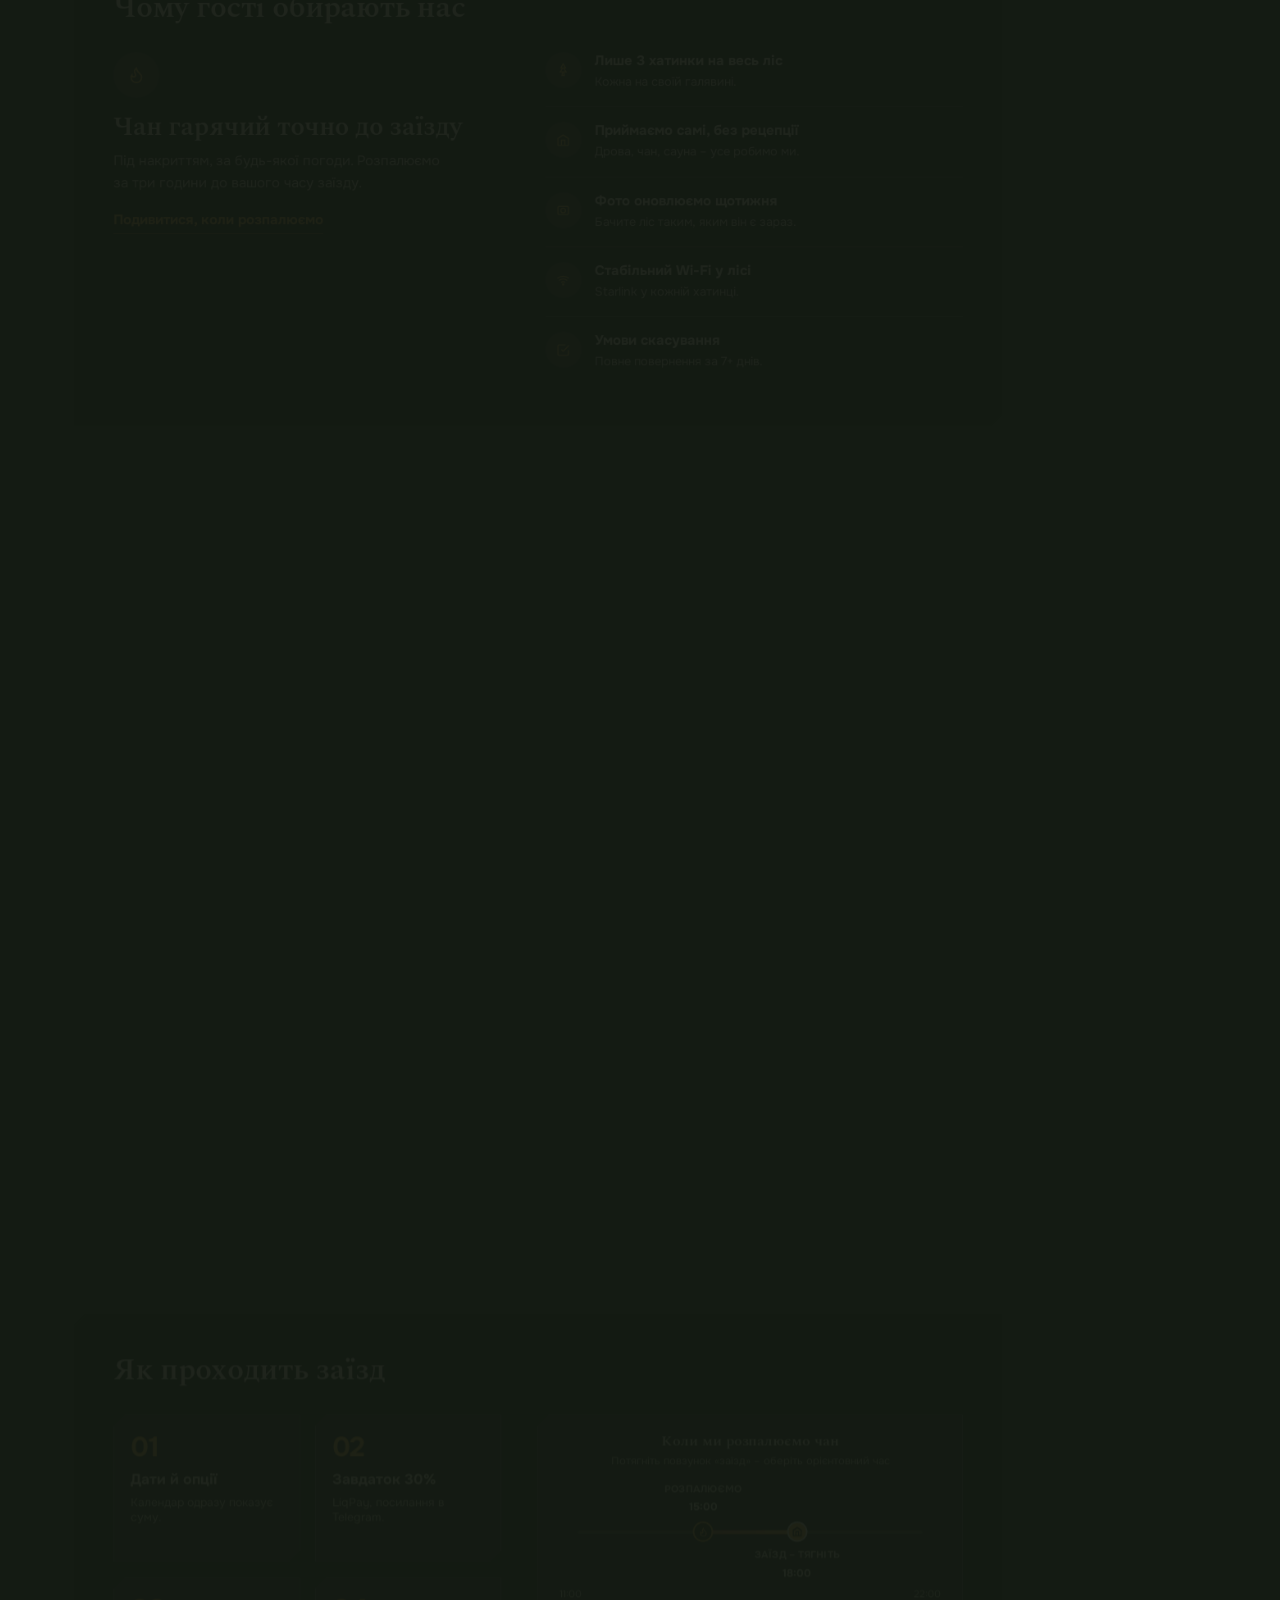
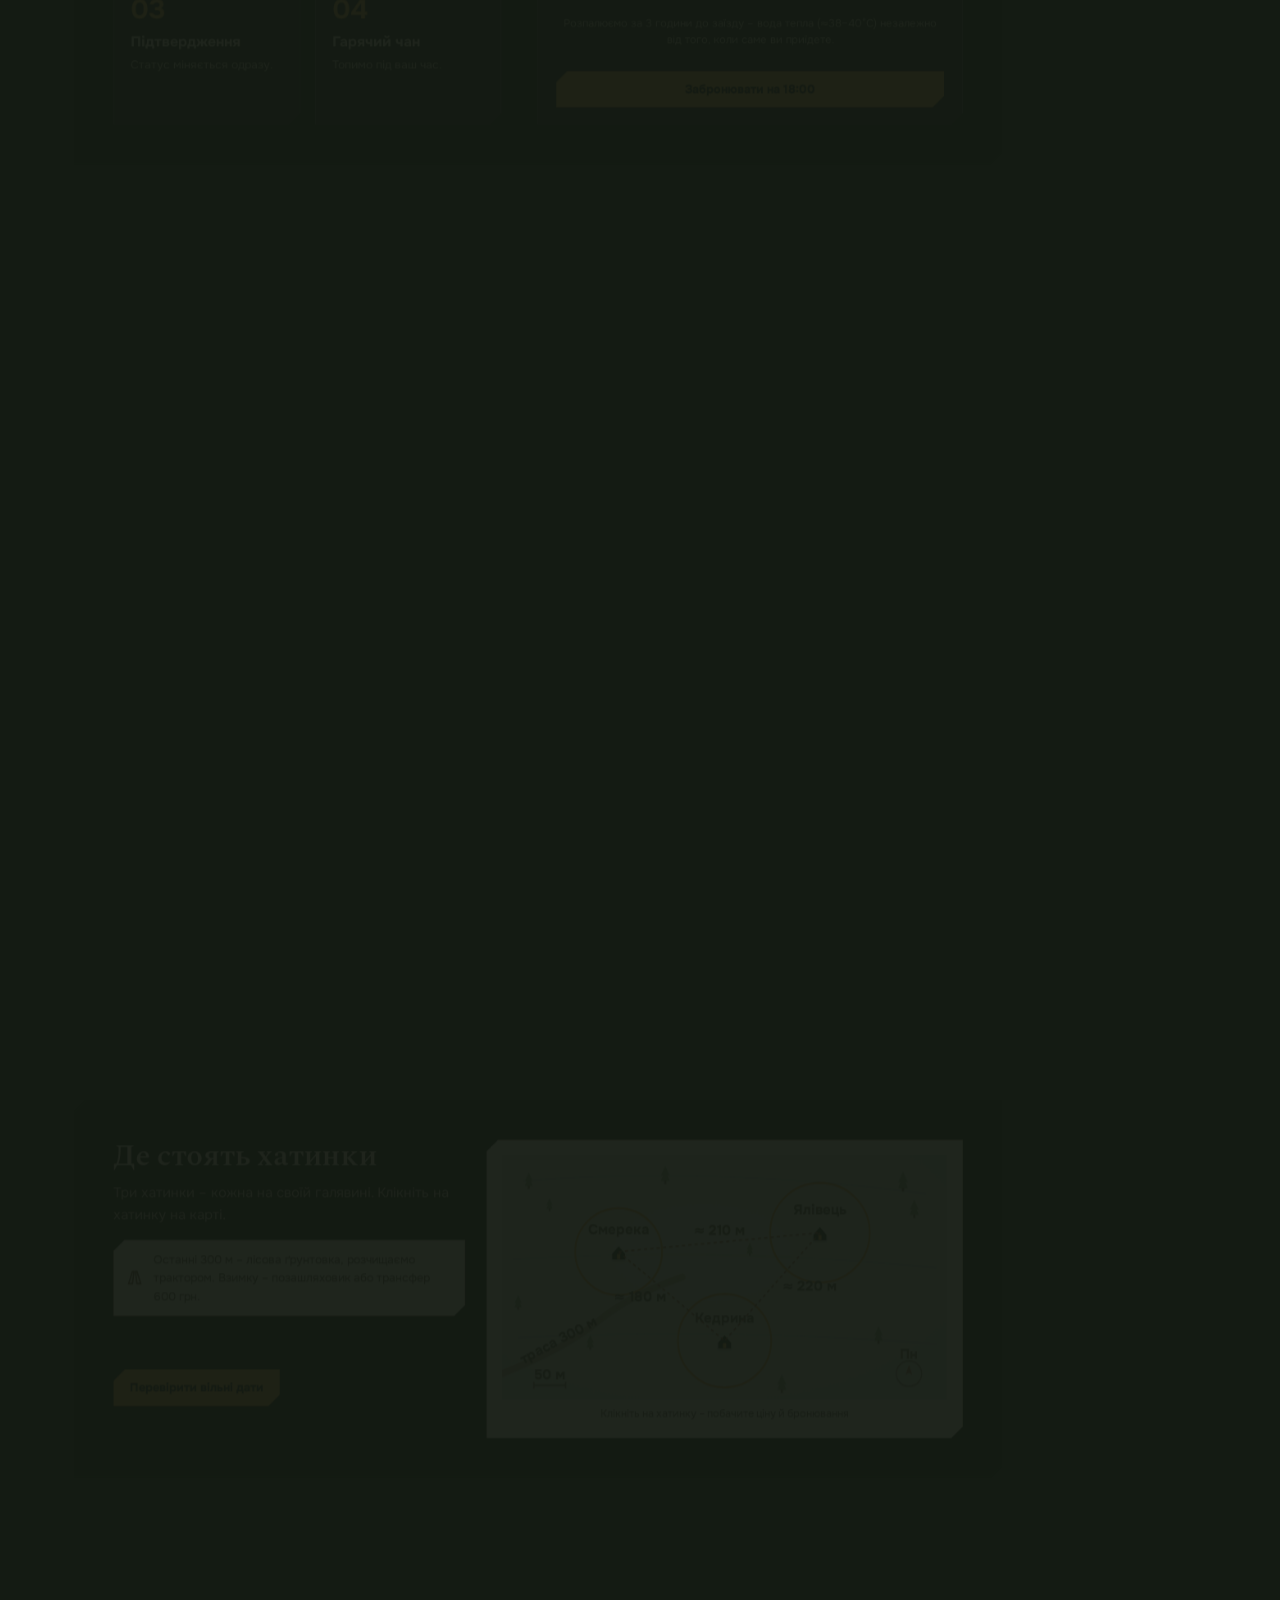
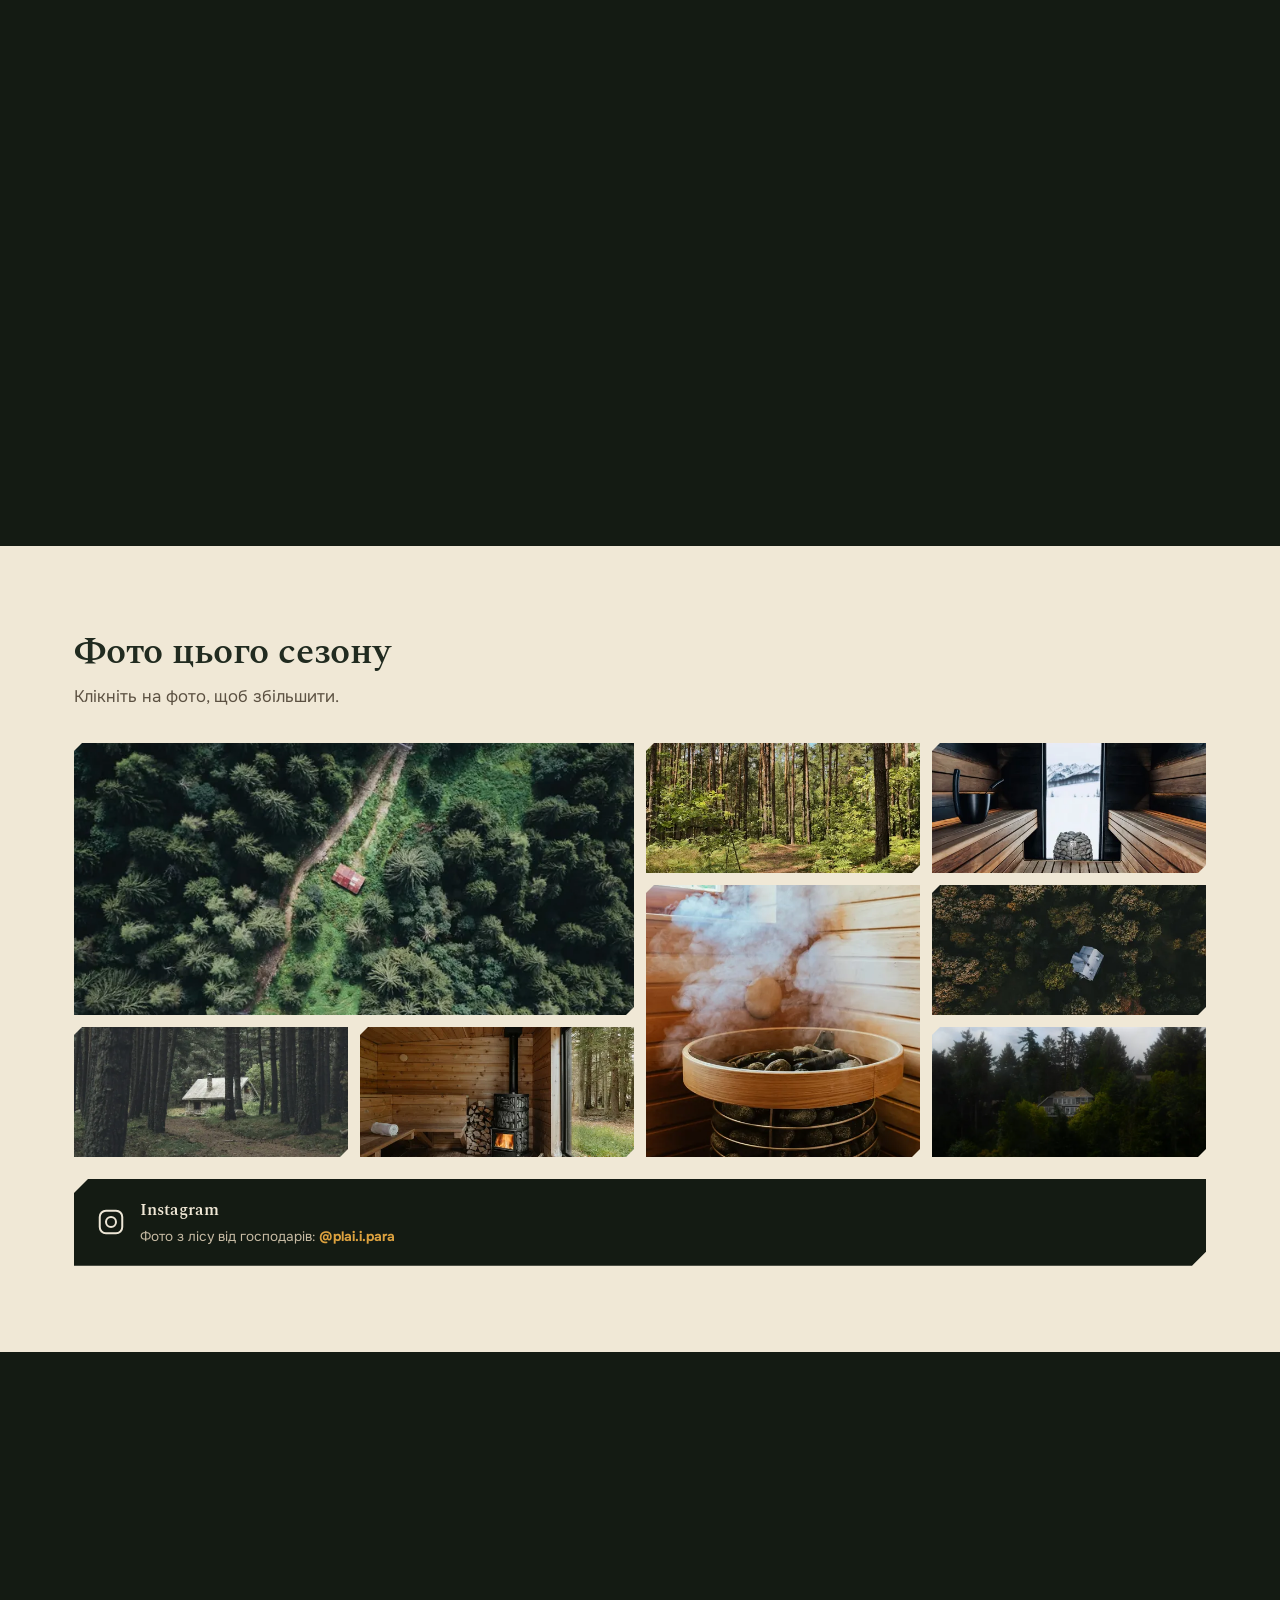
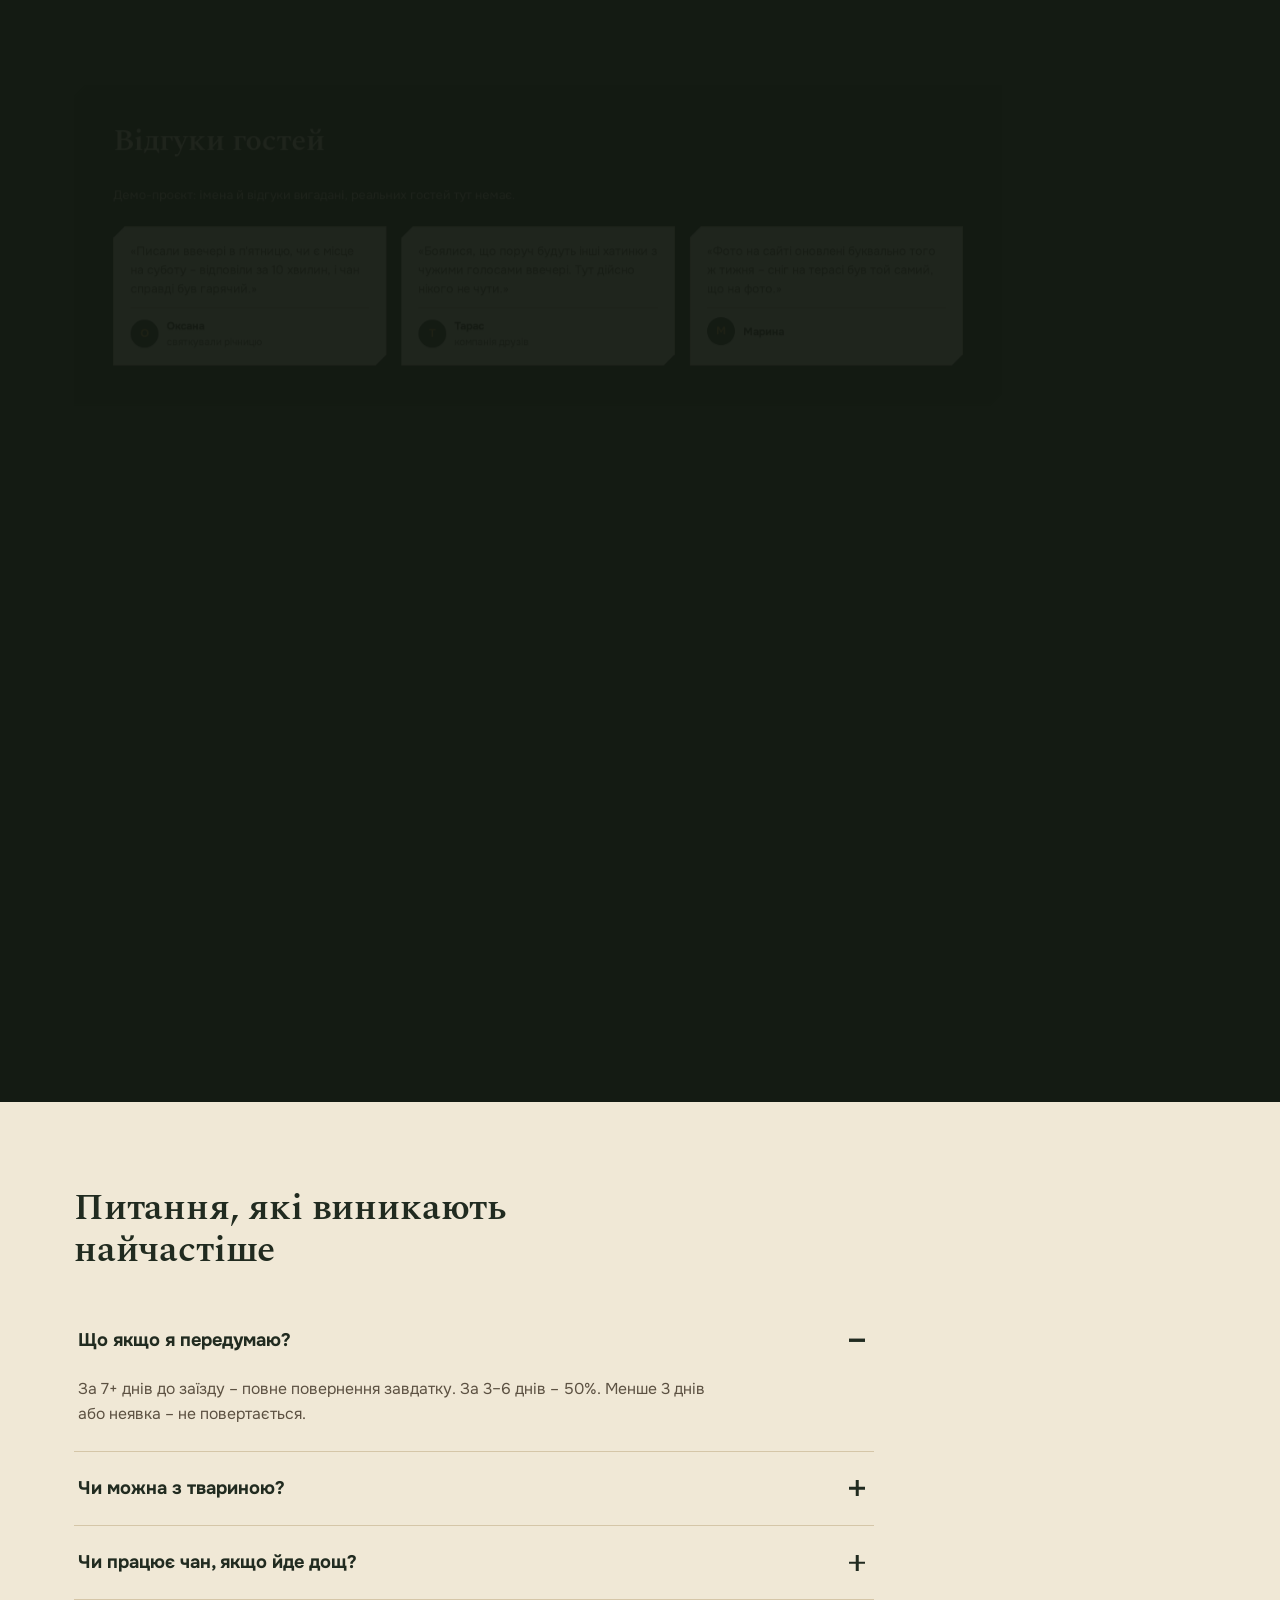
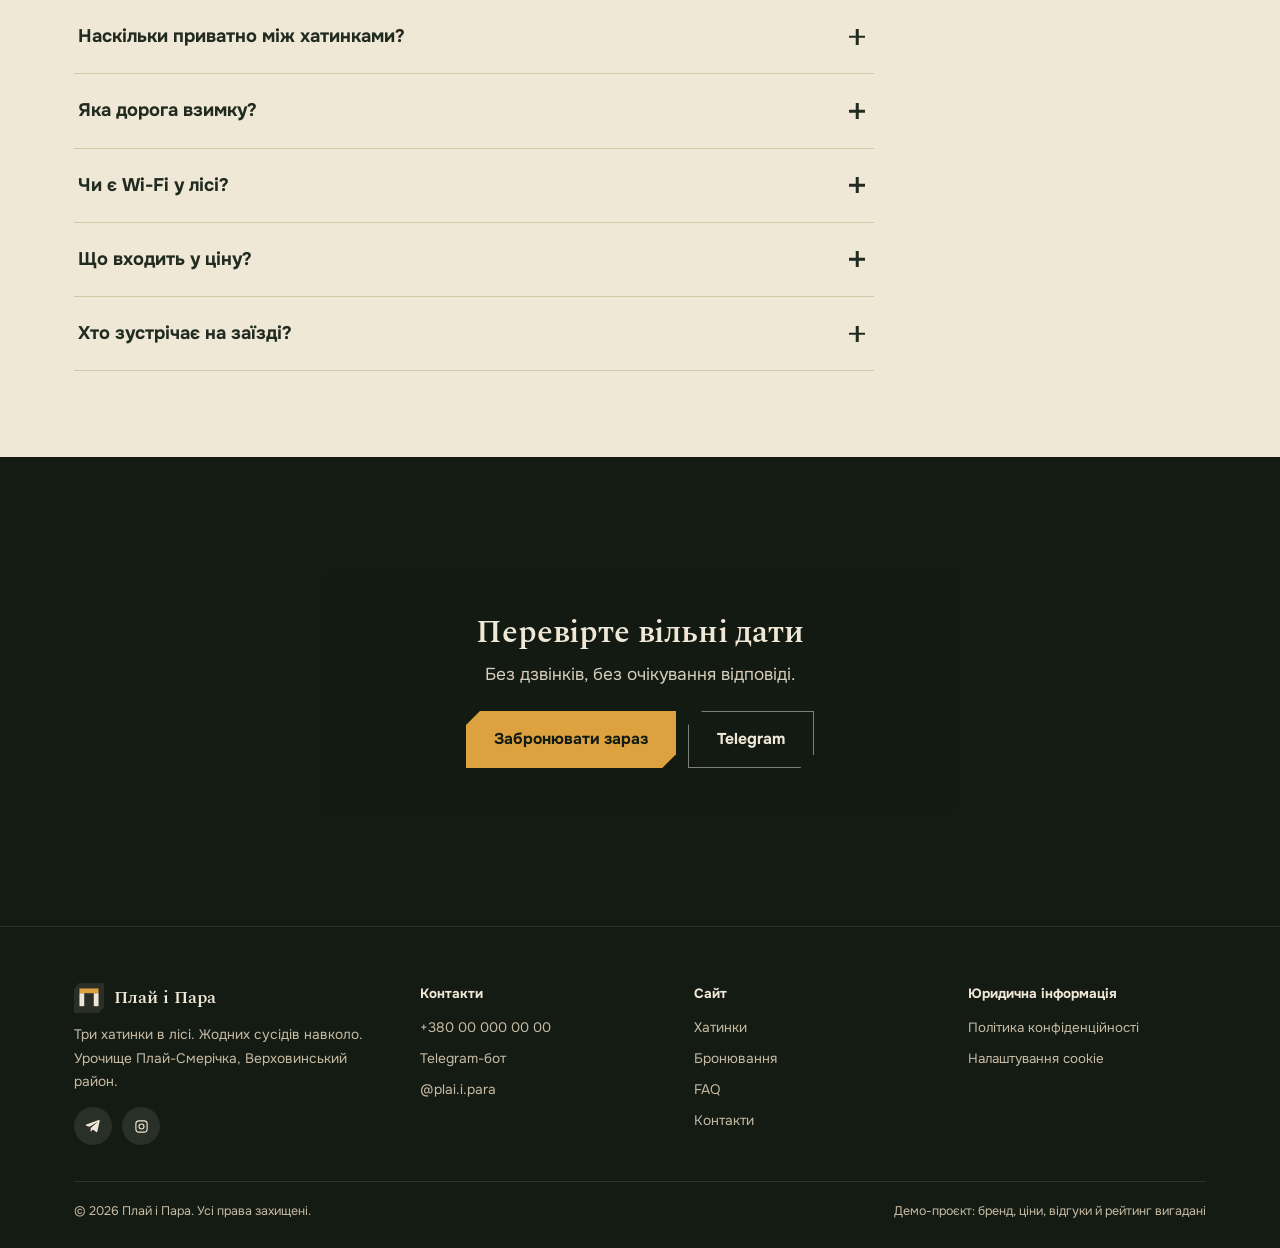
==== commit 4abcfbe9: "Raise all text below 12px to 12px; keep the heat timeline labels apart Every font-size under .75rem " ====
--- a/index.html
+++ b/index.html
@@ -58,7 +58,7 @@
 .logo{display:flex;align-items:center;gap:11px}
 .logo-text{display:flex;flex-direction:column;line-height:1}
 .logo-text strong{font-family:'Spectral',serif;font-size:1.25rem;color:var(--dusk);font-weight:600}
-.logo-text span{font-size:.68rem;color:var(--dusk)}
+.logo-text span{font-size:.75rem;color:var(--dusk)}
 nav.primary{display:flex;gap:26px}
 nav.primary a{font-size:.92rem;font-weight:600;color:var(--ink-soft);padding:6px 0;border-bottom:2px solid transparent}
 nav.primary a:hover{color:var(--dusk);border-color:var(--amber)}
@@ -149,7 +149,7 @@
 .cal-nav-btn:hover{background:var(--clay-light);color:var(--dusk-deep)}
 .cal-month-label{font-family:'Spectral',serif;font-weight:600;font-size:1.02rem;color:var(--dusk)}
 .cal-dow{display:grid;grid-template-columns:repeat(7,1fr);gap:2px;margin-bottom:4px}
-.cal-dow span{text-align:center;font-size:.68rem;font-weight:700;color:var(--ink-faint)}
+.cal-dow span{text-align:center;font-size:.75rem;font-weight:700;color:var(--ink-faint)}
 .cal-dow span.weekend{color:#8A5E10}
 .cal-grid{display:grid;grid-template-columns:repeat(7,1fr);gap:2px}
 .cal-day{aspect-ratio:1/1;border:1.5px solid transparent;background:var(--paper-deep);font-size:.84rem;font-weight:700;color:var(--ink);display:flex;align-items:center;justify-content:center;border-radius:50%;cursor:pointer;position:relative}
@@ -163,10 +163,10 @@
 .cal-day.sel-end{border-radius:0 50% 50% 0}
 .cal-legend{display:flex;gap:16px;margin-top:14px;flex-wrap:wrap;font-size:.78rem;color:var(--ink-faint)}
 .cal-legend span{display:flex;align-items:center;gap:7px}
-.cal-legend i.swatch{width:22px;height:22px;border-radius:50%;display:flex;align-items:center;justify-content:center;font-style:normal;font-size:.7rem;font-weight:700;color:var(--ink)}
+.cal-legend i.swatch{width:22px;height:22px;border-radius:50%;display:flex;align-items:center;justify-content:center;font-style:normal;font-size:.75rem;font-weight:700;color:var(--ink)}
 .cal-legend i.free{background:var(--paper-deep)}
 .cal-legend i.busy{color:#93412A;text-decoration:line-through;background:rgba(147,65,42,.14);font-weight:600}
-.cal-legend i.past{color:var(--paper-line);font-size:.62rem}
+.cal-legend i.past{color:var(--paper-line);font-size:.75rem}
 .cal-legend i.sel{background:var(--amber);color:var(--dusk-deep)}
 .cal-range-text{margin-top:auto;padding-top:14px;font-size:.88rem;font-weight:700;color:var(--dusk);border-top:1px dashed var(--paper-line)}
 
@@ -174,7 +174,7 @@
 .guest-field{display:flex;align-items:center;justify-content:space-between;margin-bottom:18px;padding-bottom:16px;border-bottom:1px solid rgba(237,230,214,.18)}
 .guest-field label{font-weight:700;font-size:.92rem;color:#D6CDBB}
 .arrival-link{font-family:'Onest',system-ui,sans-serif;font-weight:700;font-size:1.05rem;color:var(--amber);display:flex;align-items:center;gap:8px}
-.arrival-link span{font-family:'Onest',system-ui,sans-serif;font-weight:600;font-size:.74rem;color:#C7BBA4}
+.arrival-link span{font-family:'Onest',system-ui,sans-serif;font-weight:600;font-size:.75rem;color:#C7BBA4}
 .arrival-link:hover span{color:var(--amber)}
 .stepper{display:flex;align-items:center;gap:14px}
 .stepper button{width:32px;height:32px;border-radius:50%;background:rgba(237,230,214,.12);font-size:1.15rem;font-weight:700;color:var(--paper)}
@@ -210,7 +210,7 @@
 .cabin-body{padding:22px 20px 24px;display:flex;flex-direction:column;gap:9px;flex:1}
 .cabin-meta{font-size:.88rem;color:var(--ink-faint)}
 .cabin-price{font-family:'Onest',system-ui,sans-serif;font-size:1.4rem;font-weight:600;color:var(--dusk);margin-top:4px}
-.cabin-price small{font-family:'Onest',system-ui,sans-serif;font-size:.74rem;font-weight:700;color:var(--ink-faint);display:block}
+.cabin-price small{font-family:'Onest',system-ui,sans-serif;font-size:.75rem;font-weight:700;color:var(--ink-faint);display:block}
 .cabin-extra{font-size:.84rem;color:var(--ink-faint)}
 .cabin-body .btn{margin-top:auto}
 
@@ -273,22 +273,20 @@
 .wt-arrival{cursor:pointer}
 .wt-arrival:hover .ic,.wt-arrival:hover{filter:brightness(1.1)}
 .wt-label{position:absolute;bottom:150%;left:50%;transform:translateX(-50%);display:flex;flex-direction:column;align-items:center;gap:1px;white-space:nowrap}
-.wt-label b{font-family:'Onest',system-ui,sans-serif;font-size:.62rem;font-weight:700;color:#D6CDBB;text-transform:uppercase;letter-spacing:.02em}
+.wt-label b{font-family:'Onest',system-ui,sans-serif;font-size:.75rem;font-weight:700;color:#D6CDBB;text-transform:uppercase;letter-spacing:.02em}
 .wt-label span{font-family:'Onest',system-ui,sans-serif;font-size:.82rem;font-weight:700;color:var(--paper)}
 .wt-window{position:absolute;top:0;height:100%;background:linear-gradient(90deg,var(--clay),var(--amber));border-radius:4px;transition:left .3s ease,width .3s ease;pointer-events:none}
 .wt-marker{position:absolute;top:50%;left:0;transform:translate(-50%,-50%);width:25px;height:25px;border-radius:50%;background:var(--dusk-deep);border:2.5px solid var(--amber);display:flex;align-items:center;justify-content:center;color:var(--amber);transition:left .3s ease;pointer-events:none}
 .wt-arrival{background:var(--amber);border-color:var(--paper);color:var(--dusk-deep)}
-.wt-scale{display:flex;justify-content:space-between;font-size:.68rem;color:#D6CDBB;margin-top:20px;padding:0 4px}
+.wt-scale{display:flex;justify-content:space-between;font-size:.75rem;color:#D6CDBB;margin-top:20px;padding:0 4px}
 .dial-explain{font-size:.83rem;color:#D6CDBB;margin-bottom:14px;line-height:1.5}
 input[type=range]{-webkit-appearance:none;width:100%;height:6px;background:rgba(237,230,214,.2);outline:none}
 input[type=range]::-webkit-slider-thumb{-webkit-appearance:none;width:22px;height:22px;border-radius:50%;background:var(--amber);border:4px solid var(--dusk-deep);cursor:pointer}
 input[type=range]::-moz-range-thumb{width:22px;height:22px;border-radius:50%;background:var(--amber);border:4px solid var(--dusk-deep);cursor:pointer}
 .heat-cta{width:100%}
-/* На вузьких екранах підписи «розпалюємо» і «заїзд – тягніть» стоять на відстані 3 год, але вміщаються лише 60–70 px: накладались. Підпис заїзду переносимо під маркер */
-@media(max-width:760px){
-  .wt-arrival .wt-label{bottom:auto;top:calc(100% + 8px)}
-  .wt-scale{margin-top:64px}
-}
+/* Підписи «розпалюємо» і «заїзд – тягніть» стоять на відстані 3 год, але вміщаються лише 60–70 px: накладались. Підпис заїзду переносимо під маркер */
+.wt-arrival .wt-label{bottom:auto;top:calc(100% + 8px)}
+.wt-scale{margin-top:64px}
 
 /* ===== ЦІЛІ ДОТИКУ (≥44 px; вигляд не змінюється) ===== */
 .wt-input[type=range]{height:44px}
@@ -362,7 +360,7 @@
 .review-who span span{color:var(--ink-faint)}
 .review-who .avatar{width:34px;height:34px;border-radius:50%;flex-shrink:0;display:flex;align-items:center;justify-content:center;background:var(--dusk);color:var(--amber);font-weight:700;font-size:.85rem}
 .review-who b{font-size:.82rem;display:block}
-.review-who span{font-size:.74rem;color:#D6CDBB;display:block}
+.review-who span{font-size:.75rem;color:#D6CDBB;display:block}
 
 /* ===== FAQ ===== */
 .faq-list{display:flex;flex-direction:column;gap:0;max-width:800px}
